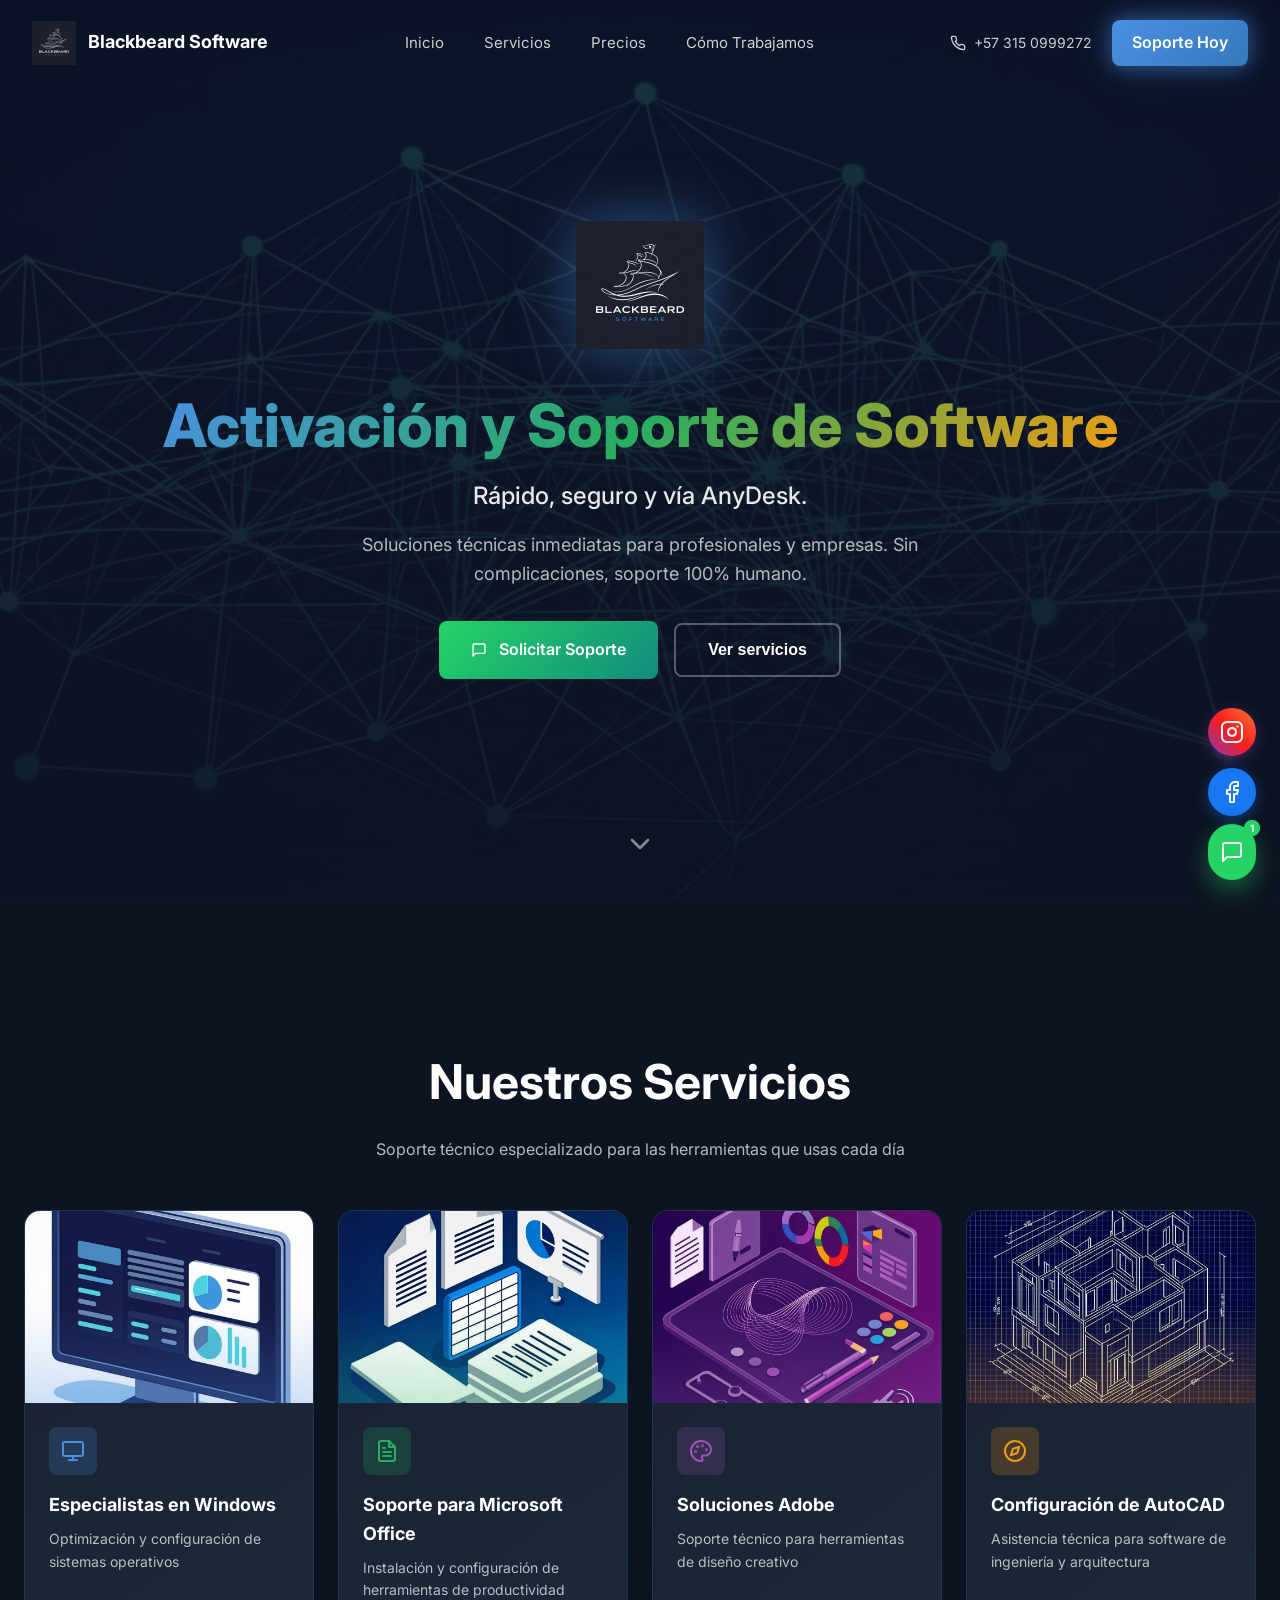
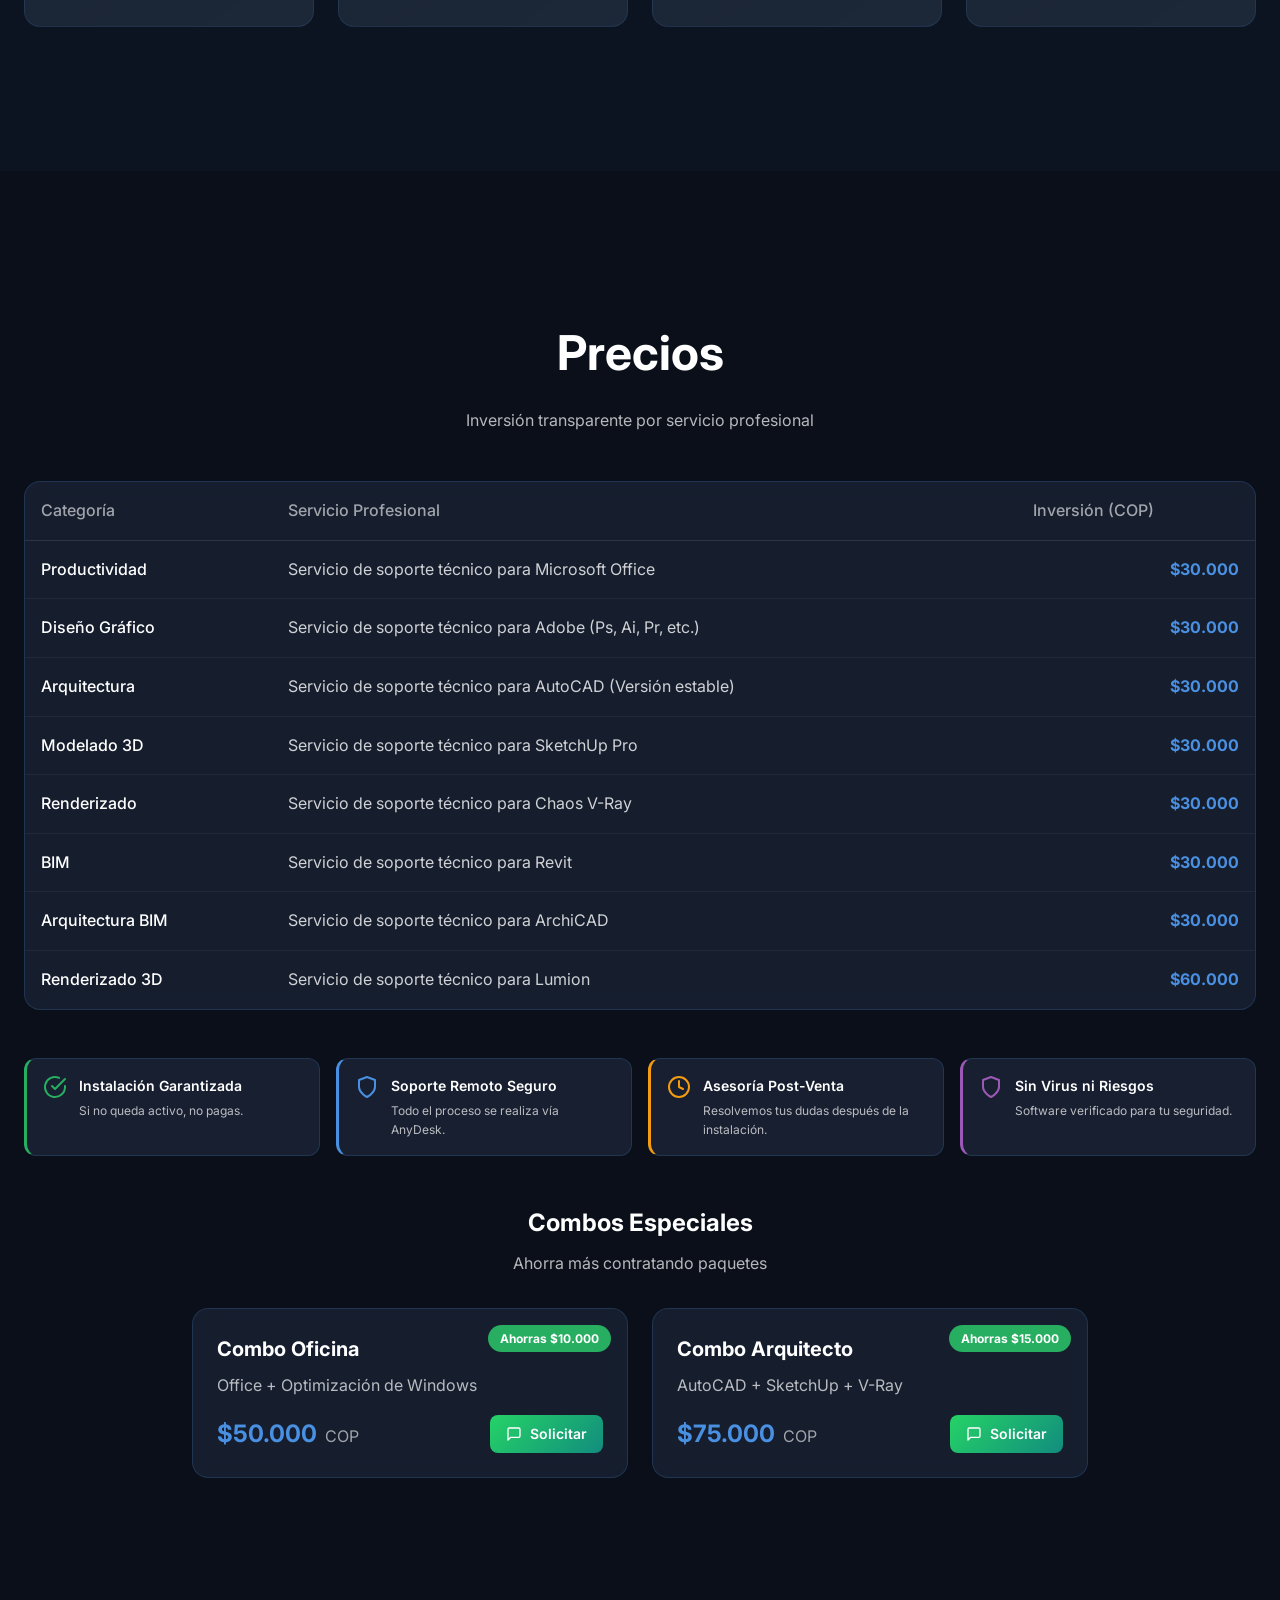
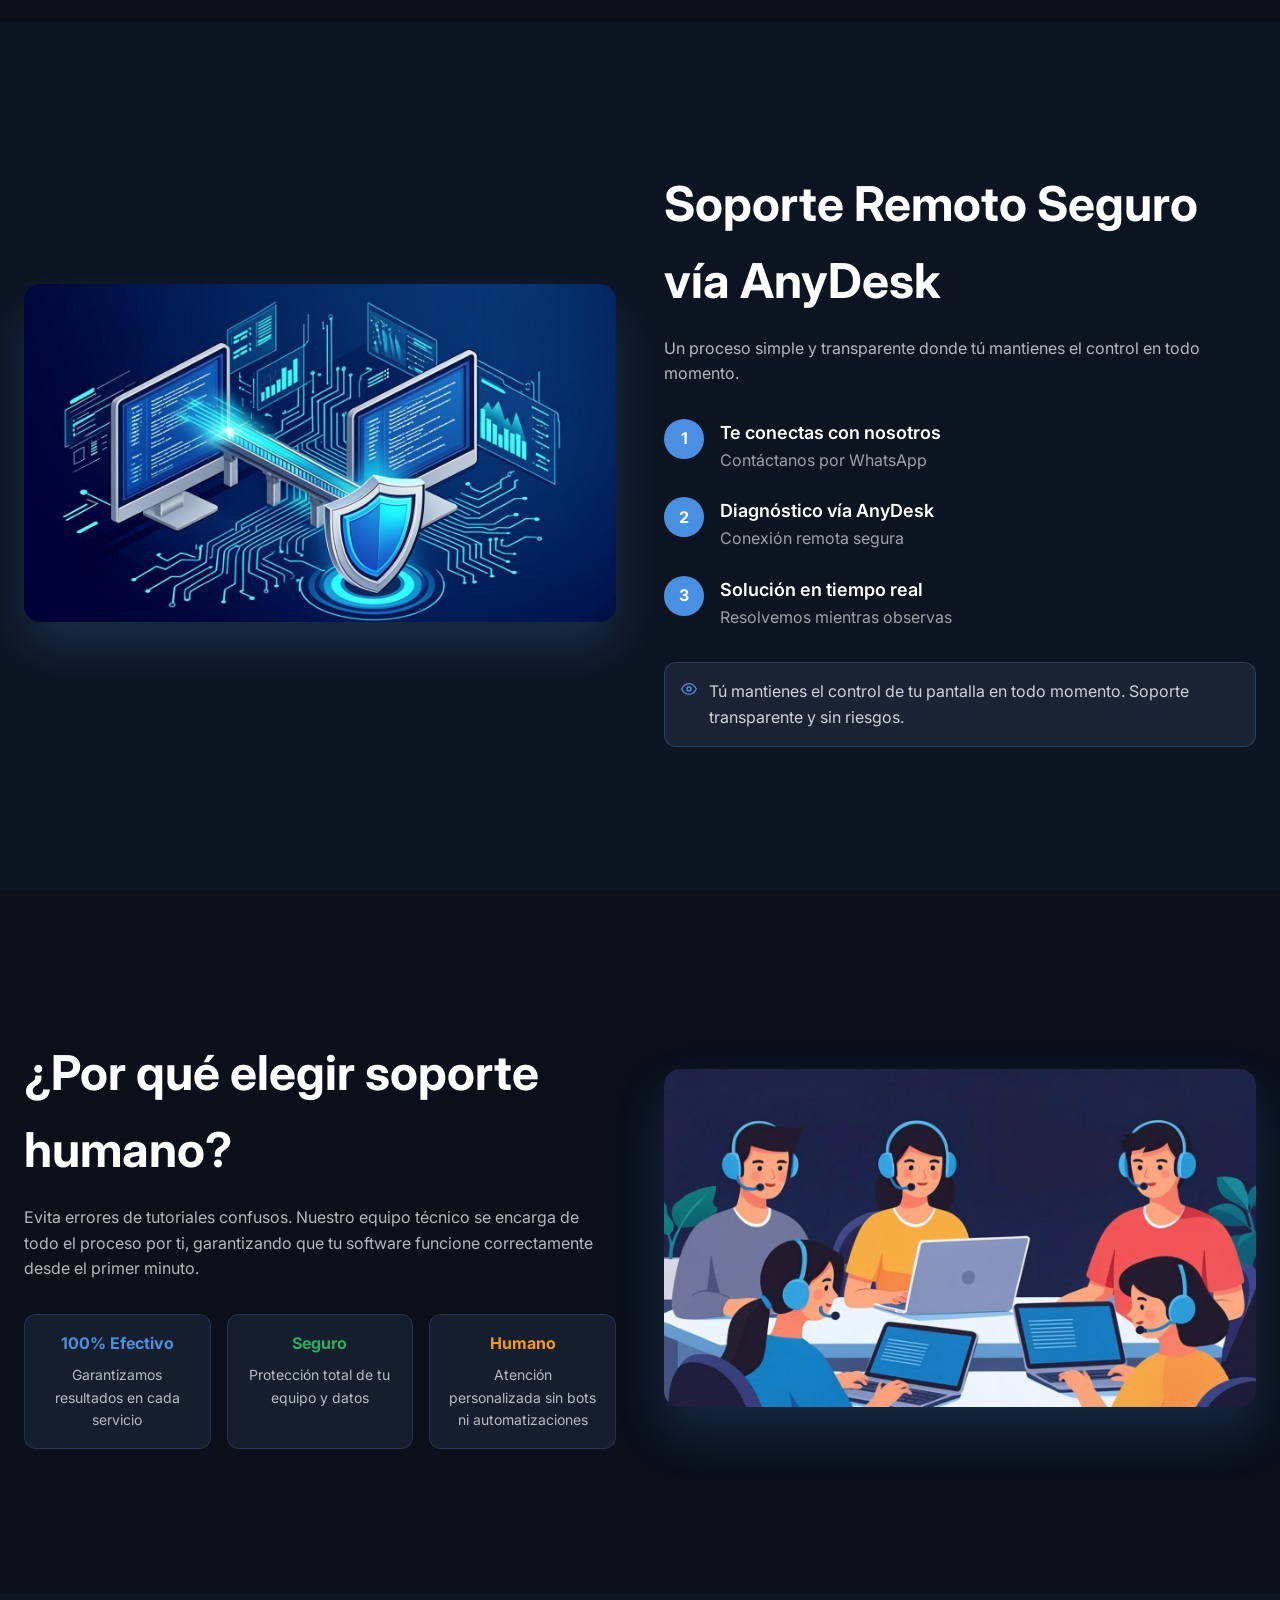
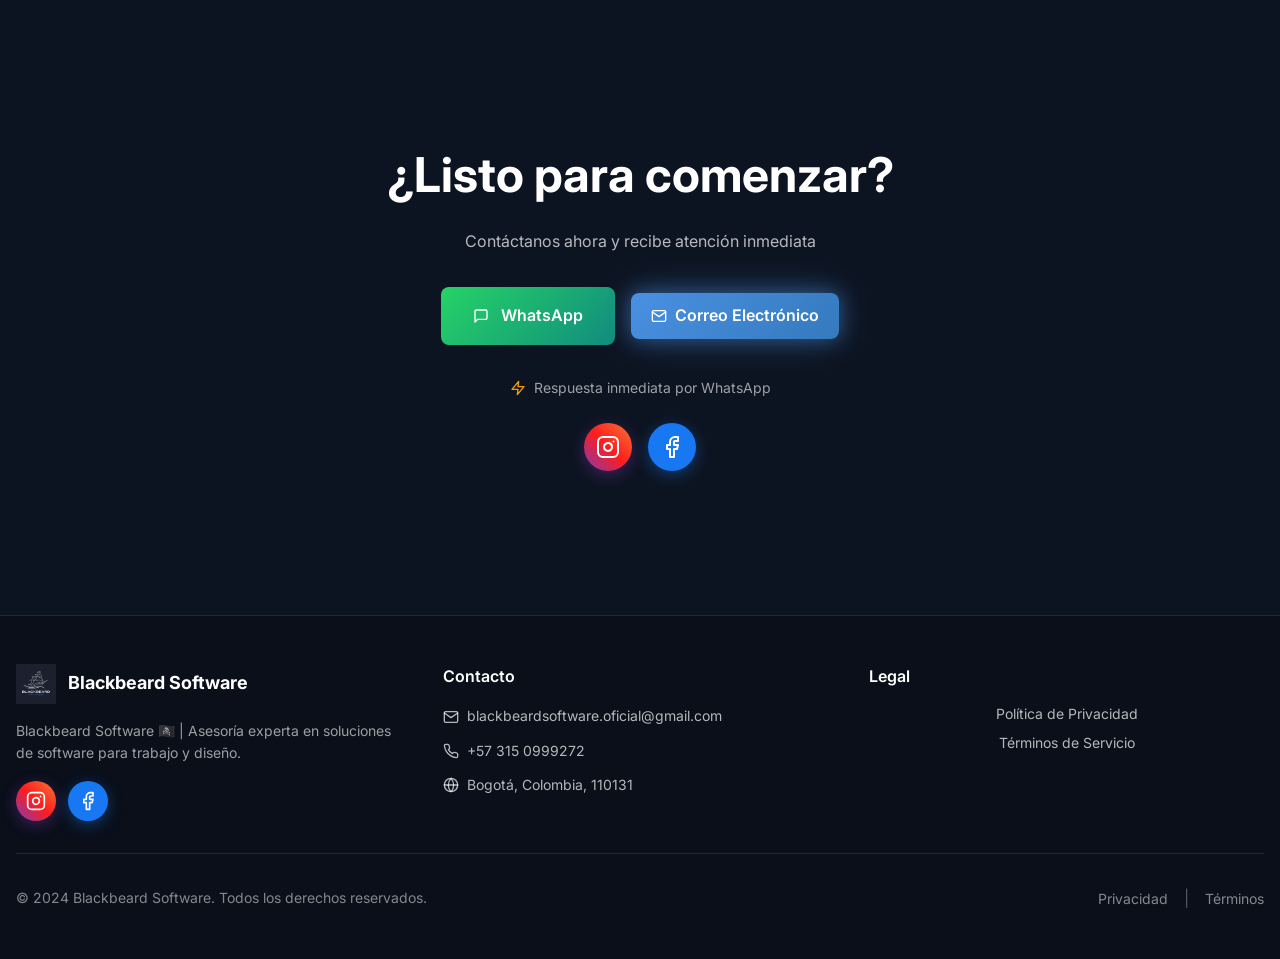
==== index.html @ e88dd01d "Add files via upload" ====
<!DOCTYPE html>
<html lang="es" style="color-scheme: dark">
<head>
<!-- Meta Pixel Code -->
<script>
!function(f,b,e,v,n,t,s)
{if(f.fbq)return;n=f.fbq=function(){n.callMethod?
n.callMethod.apply(n,arguments):n.queue.push(arguments)};
if(!f._fbq)f._fbq=n;n.push=n;n.loaded=!0;n.version='2.0';
n.queue=[];t=b.createElement(e);t.async=!0;
t.src=v;s=b.getElementsByTagName(e)[0];
s.parentNode.insertBefore(t,s)}(window, document,'script',
'https://connect.facebook.net/en_US/fbevents.js');
fbq('init', '1812271093062660');
fbq('track', 'PageView');
</script>
<noscript><img height="1" width="1" style="display:none"
src="https://www.facebook.com/tr?id=1812271093062660&ev=PageView&noscript=1"
/></noscript>
<!-- End Meta Pixel Code -->
  <meta charset="UTF-8">
  <meta name="viewport" content="width=device-width, initial-scale=1.0">
  <meta name="description" content="Soluciones técnicas inmediatas para profesionales y empresas. Activación y soporte de Windows, Microsoft Office, Adobe, AutoCAD. Soporte remoto vía AnyDesk. Sin complicaciones, soporte 100% humano.">
  <meta name="keywords" content="soporte técnico, activación software, Windows, Microsoft Office, Adobe, AutoCAD, AnyDesk, soporte remoto">
  <meta property="og:title" content="Blackbeard Software | Activación y Soporte de Software">
  <meta property="og:description" content="Soluciones técnicas inmediatas para profesionales y empresas. Soporte remoto vía AnyDesk.">
  <meta property="og:type" content="website">
  <meta property="og:image" content="logo-blackbeard.png">
  <meta name="twitter:card" content="summary_large_image">
  <meta name="twitter:title" content="Blackbeard Software | Activación y Soporte de Software">
  <meta name="twitter:description" content="Soluciones técnicas inmediatas para profesionales y empresas.">
  <title>Blackbeard Software | Activación y Soporte de Software</title>
  <link rel="preconnect" href="https://fonts.googleapis.com">
  <link rel="preconnect" href="https://fonts.gstatic.com" crossorigin>
  <link href="https://fonts.googleapis.com/css2?family=Inter:wght@400;500;600;700;800&display=swap" rel="stylesheet">
  <link rel="stylesheet" href="styles/main.css">
  <link rel="icon" href="logo-blackbeard.png">
</head>
<body>
  <!-- Header -->
  <header class="header" id="header">
    <div class="header-container">
      <div class="header-content">
        <!-- Logo -->
        <div class="logo-container">
          <img src="logo-blackbeard.png" alt="Blackbeard Software" class="logo">
          <span class="logo-text">Blackbeard Software</span>
        </div>

        <!-- Desktop Navigation -->
        <nav class="nav-desktop" id="nav-desktop">
          <button onclick="scrollToSection('inicio')" class="nav-link">Inicio</button>
          <button onclick="scrollToSection('servicios')" class="nav-link">Servicios</button>
          <button onclick="scrollToSection('precios')" class="nav-link">Precios</button>
          <button onclick="scrollToSection('como-trabajamos')" class="nav-link">Cómo Trabajamos</button>
        </nav>

        <!-- Desktop CTA & Phone -->
        <div class="header-actions" id="header-actions">
          <a href="tel:+573150999272" class="phone-link">
            <svg class="icon" viewBox="0 0 24 24" fill="none" stroke="currentColor" stroke-width="2" stroke-linecap="round" stroke-linejoin="round">
              <path d="M22 16.92v3a2 2 0 0 1-2.18 2 19.79 19.79 0 0 1-8.63-3.07 19.5 19.5 0 0 1-6-6 19.79 19.79 0 0 1-3.07-8.67A2 2 0 0 1 4.11 2h3a2 2 0 0 1 2 1.72 12.84 12.84 0 0 0 .7 2.81 2 2 0 0 1-.45 2.11L8.09 9.91a16 16 0 0 0 6 6l1.27-1.27a2 2 0 0 1 2.11-.45 12.84 12.84 0 0 0 2.81.7A2 2 0 0 1 22 16.92z"/>
            </svg>
            <span>+57 315 0999272</span>
          </a>
          <a href="https://wa.me/573150999272?text=Hola,%20necesito%20soporte%20técnico%20para%20mi%20software" target="_blank" rel="noopener noreferrer" class="btn-primary glow-blue">
            Soporte Hoy
          </a>
        </div>

        <!-- Mobile Menu Button -->
        <button class="menu-toggle" id="menu-toggle" onclick="toggleMenu()">
          <svg class="icon-menu" id="icon-menu" viewBox="0 0 24 24" fill="none" stroke="currentColor" stroke-width="2" stroke-linecap="round" stroke-linejoin="round">
            <line x1="3" y1="12" x2="21" y2="12"></line>
            <line x1="3" y1="6" x2="21" y2="6"></line>
            <line x1="3" y1="18" x2="21" y2="18"></line>
          </svg>
          <svg class="icon-close hidden" id="icon-close" viewBox="0 0 24 24" fill="none" stroke="currentColor" stroke-width="2" stroke-linecap="round" stroke-linejoin="round">
            <line x1="18" y1="6" x2="6" y2="18"></line>
            <line x1="6" y1="6" x2="18" y2="18"></line>
          </svg>
        </button>
      </div>

      <!-- Mobile Menu -->
      <nav class="nav-mobile hidden" id="nav-mobile">
        <button onclick="scrollToSection('inicio')" class="nav-link-mobile">Inicio</button>
        <button onclick="scrollToSection('servicios')" class="nav-link-mobile">Servicios</button>
        <button onclick="scrollToSection('precios')" class="nav-link-mobile">Precios</button>
        <button onclick="scrollToSection('como-trabajamos')" class="nav-link-mobile">Cómo Trabajamos</button>
        <a href="tel:+573150999272" class="phone-link-mobile">
          <svg class="icon" viewBox="0 0 24 24" fill="none" stroke="currentColor" stroke-width="2" stroke-linecap="round" stroke-linejoin="round">
            <path d="M22 16.92v3a2 2 0 0 1-2.18 2 19.79 19.79 0 0 1-8.63-3.07 19.5 19.5 0 0 1-6-6 19.79 19.79 0 0 1-3.07-8.67A2 2 0 0 1 4.11 2h3a2 2 0 0 1 2 1.72 12.84 12.84 0 0 0 .7 2.81 2 2 0 0 1-.45 2.11L8.09 9.91a16 16 0 0 0 6 6l1.27-1.27a2 2 0 0 1 2.11-.45 12.84 12.84 0 0 0 2.81.7A2 2 0 0 1 22 16.92z"/>
          </svg>
          <span>+57 315 0999272</span>
        </a>
        <a href="https://wa.me/573150999272?text=Hola,%20necesito%20soporte%20técnico%20para%20mi%20software" target="_blank" rel="noopener noreferrer" class="btn-primary-mobile">
          Soporte Hoy
        </a>
      </nav>
    </div>
  </header>

  <!-- Main Content -->
  <main class="main-content">
    <!-- Hero Section -->
    <section id="inicio" class="hero-section">
      <div class="hero-bg"></div>
      <div class="hero-overlay"></div>
      <div class="hero-content">
        <div class="logo-hero animate-float">
          <img src="logo-blackbeard.png" alt="Blackbeard Software" class="logo-hero-img">
        </div>
        <h1 class="hero-title">
          <span class="gradient-text">Activación y Soporte de Software</span>
        </h1>
        <p class="hero-subtitle">Rápido, seguro y vía AnyDesk.</p>
        <p class="hero-description">Soluciones técnicas inmediatas para profesionales y empresas. Sin complicaciones, soporte 100% humano.</p>
        <div class="hero-ctas">
          <a href="https://wa.me/573150999272?text=Hola,%20necesito%20soporte%20técnico%20para%20mi%20software" target="_blank" rel="noopener noreferrer" class="btn-whatsapp">
            <svg class="icon" viewBox="0 0 24 24" fill="none" stroke="currentColor" stroke-width="2" stroke-linecap="round" stroke-linejoin="round">
              <path d="M21 15a2 2 0 0 1-2 2H7l-4 4V5a2 2 0 0 1 2-2h14a2 2 0 0 1 2 2z"/>
            </svg>
            Solicitar Soporte
          </a>
          <button onclick="scrollToSection('servicios')" class="btn-outline">
            Ver servicios
          </button>
        </div>
      </div>
      <div class="scroll-indicator">
        <svg class="icon-chevron" viewBox="0 0 24 24" fill="none" stroke="currentColor" stroke-width="2" stroke-linecap="round" stroke-linejoin="round">
          <polyline points="6 9 12 15 18 9"></polyline>
        </svg>
      </div>
    </section>

    <!-- Services Section -->
    <section id="servicios" class="section">
      <div class="container">
        <div class="section-header">
          <h2 class="section-title">Nuestros Servicios</h2>
          <p class="section-description">Soporte técnico especializado para las herramientas que usas cada día</p>
        </div>
        <div class="services-grid">
          <!-- Windows -->
          <div class="service-card">
            <div class="service-image" style="--service-color: #4A90E2;">
              <img src="images/service-windows.png" alt="Windows">
            </div>
            <div class="service-content">
              <div class="service-icon" style="background: rgba(74, 144, 226, 0.2); color: #4A90E2;">
                <svg viewBox="0 0 24 24" fill="none" stroke="currentColor" stroke-width="2" stroke-linecap="round" stroke-linejoin="round">
                  <rect x="2" y="3" width="20" height="14" rx="2" ry="2"></rect>
                  <line x1="8" y1="21" x2="16" y2="21"></line>
                  <line x1="12" y1="17" x2="12" y2="21"></line>
                </svg>
              </div>
              <h3 class="service-title">Especialistas en Windows</h3>
              <p class="service-description">Optimización y configuración de sistemas operativos</p>
            </div>
          </div>
          <!-- Office -->
          <div class="service-card">
            <div class="service-image" style="--service-color: #27AE60;">
              <img src="images/service-office.png" alt="Office">
            </div>
            <div class="service-content">
              <div class="service-icon" style="background: rgba(39, 174, 96, 0.2); color: #27AE60;">
                <svg viewBox="0 0 24 24" fill="none" stroke="currentColor" stroke-width="2" stroke-linecap="round" stroke-linejoin="round">
                  <path d="M14 2H6a2 2 0 0 0-2 2v16a2 2 0 0 0 2 2h12a2 2 0 0 0 2-2V8z"></path>
                  <polyline points="14 2 14 8 20 8"></polyline>
                  <line x1="16" y1="13" x2="8" y2="13"></line>
                  <line x1="16" y1="17" x2="8" y2="17"></line>
                  <polyline points="10 9 9 9 8 9"></polyline>
                </svg>
              </div>
              <h3 class="service-title">Soporte para Microsoft Office</h3>
              <p class="service-description">Instalación y configuración de herramientas de productividad</p>
            </div>
          </div>
          <!-- Adobe -->
          <div class="service-card">
            <div class="service-image" style="--service-color: #9B59B6;">
              <img src="images/service-adobe.png" alt="Adobe">
            </div>
            <div class="service-content">
              <div class="service-icon" style="background: rgba(155, 89, 182, 0.2); color: #9B59B6;">
                <svg viewBox="0 0 24 24" fill="none" stroke="currentColor" stroke-width="2" stroke-linecap="round" stroke-linejoin="round">
                  <circle cx="13.5" cy="6.5" r="0.5"/>
                  <circle cx="17.5" cy="10.5" r="0.5"/>
                  <circle cx="8.5" cy="7.5" r="0.5"/>
                  <circle cx="6.5" cy="12.5" r="0.5"/>
                  <path d="M12 2C6.5 2 2 6.5 2 12s4.5 10 10 10c.926 0 1.648-.746 1.648-1.688 0-.437-.18-.835-.437-1.125-.29-.289-.438-.652-.438-1.125a1.64 1.64 0 0 1 1.668-1.668h1.996c3.051 0 5.555-2.503 5.555-5.555C21.965 6.012 17.461 2 12 2z"/>
                </svg>
              </div>
              <h3 class="service-title">Soluciones Adobe</h3>
              <p class="service-description">Soporte técnico para herramientas de diseño creativo</p>
            </div>
          </div>
          <!-- AutoCAD -->
          <div class="service-card">
            <div class="service-image" style="--service-color: #F39C12;">
              <img src="images/service-autocad.png" alt="AutoCAD">
            </div>
            <div class="service-content">
              <div class="service-icon" style="background: rgba(243, 156, 18, 0.2); color: #F39C12;">
                <svg viewBox="0 0 24 24" fill="none" stroke="currentColor" stroke-width="2" stroke-linecap="round" stroke-linejoin="round">
                  <circle cx="12" cy="12" r="10"/>
                  <polygon points="16.24 7.76 14.12 14.12 7.76 16.24 9.88 9.88 16.24 7.76"/>
                </svg>
              </div>
              <h3 class="service-title">Configuración de AutoCAD</h3>
              <p class="service-description">Asistencia técnica para software de ingeniería y arquitectura</p>
            </div>
          </div>
        </div>
      </div>
    </section>

    <!-- Pricing Section -->
    <section id="precios" class="section section-dark">
      <div class="container">
        <div class="section-header">
          <h2 class="section-title">Precios</h2>
          <p class="section-description">Inversión transparente por servicio profesional</p>
        </div>

        <!-- Pricing Table -->
        <div class="pricing-table">
          <table class="pricing-table-content">
            <thead>
              <tr>
                <th>Categoría</th>
                <th>Servicio Profesional</th>
                <th>Inversión (COP)</th>
              </tr>
            </thead>
            <tbody>
              <tr>
                <td class="category">Productividad</td>
                <td>Servicio de soporte técnico para Microsoft Office</td>
                <td class="price">$30.000</td>
              </tr>
              <tr>
                <td class="category">Diseño Gráfico</td>
                <td>Servicio de soporte técnico para Adobe (Ps, Ai, Pr, etc.)</td>
                <td class="price">$30.000</td>
              </tr>
              <tr>
                <td class="category">Arquitectura</td>
                <td>Servicio de soporte técnico para AutoCAD (Versión estable)</td>
                <td class="price">$30.000</td>
              </tr>
              <tr>
                <td class="category">Modelado 3D</td>
                <td>Servicio de soporte técnico para SketchUp Pro</td>
                <td class="price">$30.000</td>
              </tr>
              <tr>
                <td class="category">Renderizado</td>
                <td>Servicio de soporte técnico para Chaos V-Ray</td>
                <td class="price">$30.000</td>
              </tr>
              <tr>
                <td class="category">BIM</td>
                <td>Servicio de soporte técnico para Revit</td>
                <td class="price">$30.000</td>
              </tr>
              <tr>
                <td class="category">Arquitectura BIM</td>
                <td>Servicio de soporte técnico para ArchiCAD</td>
                <td class="price">$30.000</td>
              </tr>
              <tr>
                <td class="category">Renderizado 3D</td>
                <td>Servicio de soporte técnico para Lumion</td>
                <td class="price">$60.000</td>
              </tr>
            </tbody>
          </table>
        </div>

        <!-- Guarantees -->
        <div class="guarantees-grid">
          <div class="guarantee-badge" style="border-left-color: #27AE60;">
            <div class="guarantee-icon" style="color: #27AE60;">
              <svg viewBox="0 0 24 24" fill="none" stroke="currentColor" stroke-width="2" stroke-linecap="round" stroke-linejoin="round">
                <path d="M22 11.08V12a10 10 0 1 1-5.93-9.14"/>
                <polyline points="22 4 12 14.01 9 11.01"/>
              </svg>
            </div>
            <div>
              <h4 class="guarantee-title">Instalación Garantizada</h4>
              <p class="guarantee-description">Si no queda activo, no pagas.</p>
            </div>
          </div>
          <div class="guarantee-badge" style="border-left-color: #4A90E2;">
            <div class="guarantee-icon" style="color: #4A90E2;">
              <svg viewBox="0 0 24 24" fill="none" stroke="currentColor" stroke-width="2" stroke-linecap="round" stroke-linejoin="round">
                <path d="M12 22s8-4 8-10V5l-8-3-8 3v7c0 6 8 10 8 10z"/>
              </svg>
            </div>
            <div>
              <h4 class="guarantee-title">Soporte Remoto Seguro</h4>
              <p class="guarantee-description">Todo el proceso se realiza vía AnyDesk.</p>
            </div>
          </div>
          <div class="guarantee-badge" style="border-left-color: #F39C12;">
            <div class="guarantee-icon" style="color: #F39C12;">
              <svg viewBox="0 0 24 24" fill="none" stroke="currentColor" stroke-width="2" stroke-linecap="round" stroke-linejoin="round">
                <circle cx="12" cy="12" r="10"/>
                <polyline points="12 6 12 12 16 14"/>
              </svg>
            </div>
            <div>
              <h4 class="guarantee-title">Asesoría Post-Venta</h4>
              <p class="guarantee-description">Resolvemos tus dudas después de la instalación.</p>
            </div>
          </div>
          <div class="guarantee-badge" style="border-left-color: #9B59B6;">
            <div class="guarantee-icon" style="color: #9B59B6;">
              <svg viewBox="0 0 24 24" fill="none" stroke="currentColor" stroke-width="2" stroke-linecap="round" stroke-linejoin="round">
                <path d="M12 22s8-4 8-10V5l-8-3-8 3v7c0 6 8 10 8 10z"/>
              </svg>
            </div>
            <div>
              <h4 class="guarantee-title">Sin Virus ni Riesgos</h4>
              <p class="guarantee-description">Software verificado para tu seguridad.</p>
            </div>
          </div>
        </div>

        <!-- Combos -->
        <div class="combos-header">
          <h3 class="combos-title">Combos Especiales</h3>
          <p class="combos-description">Ahorra más contratando paquetes</p>
        </div>
        <div class="combos-grid">
          <div class="combo-card">
            <div class="combo-badge">Ahorras $10.000</div>
            <h4 class="combo-name">Combo Oficina</h4>
            <p class="combo-includes">Office + Optimización de Windows</p>
            <div class="combo-footer">
              <div class="combo-price">
                <span class="price-value">$50.000</span>
                <span class="price-currency">COP</span>
              </div>
              <a href="https://wa.me/573150999272?text=Hola,%20me%20interesa%20el%20Combo%20Oficina" target="_blank" rel="noopener noreferrer" class="btn-whatsapp-small">
                <svg class="icon" viewBox="0 0 24 24" fill="none" stroke="currentColor" stroke-width="2" stroke-linecap="round" stroke-linejoin="round">
                  <path d="M21 15a2 2 0 0 1-2 2H7l-4 4V5a2 2 0 0 1 2-2h14a2 2 0 0 1 2 2z"/>
                </svg>
                Solicitar
              </a>
            </div>
          </div>
          <div class="combo-card">
            <div class="combo-badge">Ahorras $15.000</div>
            <h4 class="combo-name">Combo Arquitecto</h4>
            <p class="combo-includes">AutoCAD + SketchUp + V-Ray</p>
            <div class="combo-footer">
              <div class="combo-price">
                <span class="price-value">$75.000</span>
                <span class="price-currency">COP</span>
              </div>
              <a href="https://wa.me/573150999272?text=Hola,%20me%20interesa%20el%20Combo%20Arquitecto" target="_blank" rel="noopener noreferrer" class="btn-whatsapp-small">
                <svg class="icon" viewBox="0 0 24 24" fill="none" stroke="currentColor" stroke-width="2" stroke-linecap="round" stroke-linejoin="round">
                  <path d="M21 15a2 2 0 0 1-2 2H7l-4 4V5a2 2 0 0 1 2-2h14a2 2 0 0 1 2 2z"/>
                </svg>
                Solicitar
              </a>
            </div>
          </div>
        </div>
      </div>
    </section>

    <!-- How We Work Section -->
    <section id="como-trabajamos" class="section">
      <div class="container">
        <div class="work-grid">
          <div class="work-image">
            <img src="images/remote-support.png" alt="Soporte Remoto">
          </div>
          <div class="work-content">
            <h2 class="work-title">Soporte Remoto Seguro vía AnyDesk</h2>
            <p class="work-description">Un proceso simple y transparente donde tú mantienes el control en todo momento.</p>
            <div class="steps">
              <div class="step">
                <div class="step-number">1</div>
                <div class="step-content">
                  <h4 class="step-title">Te conectas con nosotros</h4>
                  <p class="step-description">Contáctanos por WhatsApp</p>
                </div>
              </div>
              <div class="step">
                <div class="step-number">2</div>
                <div class="step-content">
                  <h4 class="step-title">Diagnóstico vía AnyDesk</h4>
                  <p class="step-description">Conexión remota segura</p>
                </div>
              </div>
              <div class="step">
                <div class="step-number">3</div>
                <div class="step-content">
                  <h4 class="step-title">Solución en tiempo real</h4>
                  <p class="step-description">Resolvemos mientras observas</p>
                </div>
              </div>
            </div>
            <div class="work-note">
              <svg class="icon" viewBox="0 0 24 24" fill="none" stroke="currentColor" stroke-width="2" stroke-linecap="round" stroke-linejoin="round">
                <path d="M1 12s4-8 11-8 11 8 11 8-4 8-11 8-11-8-11-8z"/>
                <circle cx="12" cy="12" r="3"/>
              </svg>
              <p>Tú mantienes el control de tu pantalla en todo momento. Soporte transparente y sin riesgos.</p>
            </div>
          </div>
        </div>
      </div>
    </section>

    <!-- Trust Section -->
    <section class="section section-dark">
      <div class="container">
        <div class="trust-grid">
          <div class="trust-content">
            <h2 class="trust-title">¿Por qué elegir soporte humano?</h2>
            <p class="trust-description">Evita errores de tutoriales confusos. Nuestro equipo técnico se encarga de todo el proceso por ti, garantizando que tu software funcione correctamente desde el primer minuto.</p>
            <div class="pillars-grid">
              <div class="pillar-card">
                <h4 class="pillar-title" style="color: #4A90E2;">100% Efectivo</h4>
                <p class="pillar-description">Garantizamos resultados en cada servicio</p>
              </div>
              <div class="pillar-card">
                <h4 class="pillar-title" style="color: #27AE60;">Seguro</h4>
                <p class="pillar-description">Protección total de tu equipo y datos</p>
              </div>
              <div class="pillar-card">
                <h4 class="pillar-title" style="color: #F39C12;">Humano</h4>
                <p class="pillar-description">Atención personalizada sin bots ni automatizaciones</p>
              </div>
            </div>
          </div>
          <div class="trust-image">
            <img src="images/trust-human.png" alt="Equipo de Soporte">
          </div>
        </div>
      </div>
    </section>

    <!-- Contact Section -->
    <section id="contacto" class="section">
      <div class="container container-narrow">
        <h2 class="contact-title">¿Listo para comenzar?</h2>
        <p class="contact-description">Contáctanos ahora y recibe atención inmediata</p>
        <div class="contact-buttons">
          <a href="https://wa.me/573150999272?text=Hola,%20necesito%20soporte%20técnico%20para%20mi%20software" target="_blank" rel="noopener noreferrer" class="btn-whatsapp">
            <svg class="icon" viewBox="0 0 24 24" fill="none" stroke="currentColor" stroke-width="2" stroke-linecap="round" stroke-linejoin="round">
              <path d="M21 15a2 2 0 0 1-2 2H7l-4 4V5a2 2 0 0 1 2-2h14a2 2 0 0 1 2 2z"/>
            </svg>
            WhatsApp
          </a>
          <a href="mailto:blackbeardsoftware.oficial@gmail.com" class="btn-primary glow-blue">
            <svg class="icon" viewBox="0 0 24 24" fill="none" stroke="currentColor" stroke-width="2" stroke-linecap="round" stroke-linejoin="round">
              <path d="M4 4h16c1.1 0 2 .9 2 2v12c0 1.1-.9 2-2 2H4c-1.1 0-2-.9-2-2V6c0-1.1.9-2 2-2z"/>
              <polyline points="22,6 12,13 2,6"/>
            </svg>
            Correo Electrónico
          </a>
        </div>
        <div class="contact-info">
          <svg class="icon" viewBox="0 0 24 24" fill="none" stroke="currentColor" stroke-width="2" stroke-linecap="round" stroke-linejoin="round">
            <polygon points="13 2 3 14 12 14 11 22 21 10 12 10 13 2"/>
          </svg>
          <span>Respuesta inmediata por WhatsApp</span>
        </div>
        <!-- Social Media Buttons -->
        <div class="social-buttons">
          <a href="https://www.instagram.com/blackbeard.oficial.co/" target="_blank" rel="noopener noreferrer" class="social-btn social-btn-instagram">
            <svg viewBox="0 0 24 24" fill="none" stroke="currentColor" stroke-width="2" stroke-linecap="round" stroke-linejoin="round">
              <rect x="2" y="2" width="20" height="20" rx="5" ry="5"/>
              <path d="M16 11.37A4 4 0 1 1 12.63 8 4 4 0 0 1 16 11.37z"/>
              <line x1="17.5" y1="6.5" x2="17.51" y2="6.5"/>
            </svg>
          </a>
          <a href="https://www.facebook.com/share/1Eoynq6n83/?mibextid=wwXIfr" target="_blank" rel="noopener noreferrer" class="social-btn social-btn-facebook">
            <svg viewBox="0 0 24 24" fill="none" stroke="currentColor" stroke-width="2" stroke-linecap="round" stroke-linejoin="round">
              <path d="M18 2h-3a5 5 0 0 0-5 5v3H7v4h3v8h4v-8h3l1-4h-4V7a1 1 0 0 1 1-1h3z"/>
            </svg>
          </a>
        </div>
      </div>
    </section>
  </main>

  <!-- Footer -->
  <footer class="footer">
    <div class="container">
      <div class="footer-grid">
        <div class="footer-brand">
          <div class="footer-logo">
            <img src="logo-blackbeard.png" alt="Blackbeard Software">
            <span>Blackbeard Software</span>
          </div>
          <p class="footer-tagline">Blackbeard Software 🏴‍☠️ | Asesoría experta en soluciones de software para trabajo y diseño.</p>
          <!-- Social Media -->
          <div class="footer-social">
            <a href="https://www.instagram.com/blackbeard.oficial.co/" target="_blank" rel="noopener noreferrer" class="social-btn social-btn-instagram">
              <svg viewBox="0 0 24 24" fill="none" stroke="currentColor" stroke-width="2" stroke-linecap="round" stroke-linejoin="round">
                <rect x="2" y="2" width="20" height="20" rx="5" ry="5"/>
                <path d="M16 11.37A4 4 0 1 1 12.63 8 4 4 0 0 1 16 11.37z"/>
                <line x1="17.5" y1="6.5" x2="17.51" y2="6.5"/>
              </svg>
            </a>
            <a href="https://www.facebook.com/share/1Eoynq6n83/?mibextid=wwXIfr" target="_blank" rel="noopener noreferrer" class="social-btn social-btn-facebook">
              <svg viewBox="0 0 24 24" fill="none" stroke="currentColor" stroke-width="2" stroke-linecap="round" stroke-linejoin="round">
                <path d="M18 2h-3a5 5 0 0 0-5 5v3H7v4h3v8h4v-8h3l1-4h-4V7a1 1 0 0 1 1-1h3z"/>
              </svg>
            </a>
          </div>
        </div>
        <div class="footer-contact">
          <h4 class="footer-heading">Contacto</h4>
          <div class="footer-links">
            <a href="mailto:blackbeardsoftware.oficial@gmail.com" class="footer-link">
              <svg class="icon" viewBox="0 0 24 24" fill="none" stroke="currentColor" stroke-width="2" stroke-linecap="round" stroke-linejoin="round">
                <path d="M4 4h16c1.1 0 2 .9 2 2v12c0 1.1-.9 2-2 2H4c-1.1 0-2-.9-2-2V6c0-1.1.9-2 2-2z"/>
                <polyline points="22,6 12,13 2,6"/>
              </svg>
              blackbeardsoftware.oficial@gmail.com
            </a>
            <a href="tel:+573150999272" class="footer-link">
              <svg class="icon" viewBox="0 0 24 24" fill="none" stroke="currentColor" stroke-width="2" stroke-linecap="round" stroke-linejoin="round">
                <path d="M22 16.92v3a2 2 0 0 1-2.18 2 19.79 19.79 0 0 1-8.63-3.07 19.5 19.5 0 0 1-6-6 19.79 19.79 0 0 1-3.07-8.67A2 2 0 0 1 4.11 2h3a2 2 0 0 1 2 1.72 12.84 12.84 0 0 0 .7 2.81 2 2 0 0 1-.45 2.11L8.09 9.91a16 16 0 0 0 6 6l1.27-1.27a2 2 0 0 1 2.11-.45 12.84 12.84 0 0 0 2.81.7A2 2 0 0 1 22 16.92z"/>
              </svg>
              +57 315 0999272
            </a>
            <p class="footer-link">
              <svg class="icon" viewBox="0 0 24 24" fill="none" stroke="currentColor" stroke-width="2" stroke-linecap="round" stroke-linejoin="round">
                <circle cx="12" cy="12" r="10"/>
                <line x1="2" y1="12" x2="22" y2="12"/>
                <path d="M12 2a15.3 15.3 0 0 1 4 10 15.3 15.3 0 0 1-4 10 15.3 15.3 0 0 1-4-10 15.3 15.3 0 0 1 4-10z"/>
              </svg>
              Bogotá, Colombia, 110131
            </p>
          </div>
        </div>
        <div class="footer-legal">
          <h4 class="footer-heading">Legal</h4>
          <div class="footer-links">
            <button onclick="openModal('privacy')" class="footer-link-btn">Política de Privacidad</button>
            <button onclick="openModal('terms')" class="footer-link-btn">Términos de Servicio</button>
          </div>
        </div>
      </div>
      <div class="footer-bottom">
        <p class="footer-copyright">© 2024 Blackbeard Software. Todos los derechos reservados.</p>
        <div class="footer-legal-links">
          <button onclick="openModal('privacy')" class="footer-legal-link">Privacidad</button>
          <span class="footer-divider">|</span>
          <button onclick="openModal('terms')" class="footer-legal-link">Términos</button>
        </div>
      </div>
    </div>
  </footer>

  <!-- Floating Social Buttons -->
  <div class="floating-buttons">
    <!-- Instagram -->
    <a href="https://www.instagram.com/blackbeard.oficial.co/" target="_blank" rel="noopener noreferrer" class="floating-btn floating-btn-instagram">
      <svg viewBox="0 0 24 24" fill="none" stroke="currentColor" stroke-width="2" stroke-linecap="round" stroke-linejoin="round">
        <rect x="2" y="2" width="20" height="20" rx="5" ry="5"/>
        <path d="M16 11.37A4 4 0 1 1 12.63 8 4 4 0 0 1 16 11.37z"/>
        <line x1="17.5" y1="6.5" x2="17.51" y2="6.5"/>
      </svg>
    </a>
    <!-- Facebook -->
    <a href="https://www.facebook.com/share/1Eoynq6n83/?mibextid=wwXIfr" target="_blank" rel="noopener noreferrer" class="floating-btn floating-btn-facebook">
      <svg viewBox="0 0 24 24" fill="none" stroke="currentColor" stroke-width="2" stroke-linecap="round" stroke-linejoin="round">
        <path d="M18 2h-3a5 5 0 0 0-5 5v3H7v4h3v8h4v-8h3l1-4h-4V7a1 1 0 0 1 1-1h3z"/>
      </svg>
    </a>
    <!-- WhatsApp -->
    <a href="https://wa.me/573150999272?text=Hola,%20necesito%20soporte%20técnico%20para%20mi%20software" target="_blank" rel="noopener noreferrer" class="floating-btn floating-btn-whatsapp" id="whatsapp-float">
      <div class="whatsapp-tooltip" id="whatsapp-tooltip">¿Necesitas ayuda?</div>
      <div class="whatsapp-button">
        <span class="whatsapp-badge">
          <span class="whatsapp-badge-ping"></span>
          <span class="whatsapp-badge-count">1</span>
        </span>
        <svg class="whatsapp-icon" viewBox="0 0 24 24" fill="none" stroke="currentColor" stroke-width="2" stroke-linecap="round" stroke-linejoin="round">
          <path d="M21 15a2 2 0 0 1-2 2H7l-4 4V5a2 2 0 0 1 2-2h14a2 2 0 0 1 2 2z"/>
        </svg>
      </div>
    </a>
  </div>

  <!-- Privacy Modal -->
  <div class="modal-overlay hidden" id="modal-privacy" onclick="closeModal('privacy')">
    <div class="modal-content" onclick="event.stopPropagation()">
      <div class="modal-header">
        <h3 class="modal-title">
          <svg class="icon" viewBox="0 0 24 24" fill="none" stroke="currentColor" stroke-width="2" stroke-linecap="round" stroke-linejoin="round" style="color: #4A90E2;">
            <path d="M12 22s8-4 8-10V5l-8-3-8 3v7c0 6 8 10 8 10z"/>
          </svg>
          Política de Privacidad - Blackbeard Software
        </h3>
        <button class="modal-close" onclick="closeModal('privacy')">
          <svg viewBox="0 0 24 24" fill="none" stroke="currentColor" stroke-width="2" stroke-linecap="round" stroke-linejoin="round">
            <line x1="18" y1="6" x2="6" y2="18"></line>
            <line x1="6" y1="6" x2="18" y2="18"></line>
          </svg>
        </button>
      </div>
      <div class="modal-body">
        <p class="modal-intro">En Blackbeard Software, valoramos tu privacidad. Esta política describe cómo manejamos tu información:</p>
        <div class="modal-section">
          <h4 class="modal-section-title" style="color: #4A90E2;">Recolección de Datos</h4>
          <p class="modal-section-text">Solo recopilamos los datos que nos proporcionas voluntariamente vía WhatsApp o formulario de contacto (Nombre, teléfono y tipo de software requerido).</p>
        </div>
        <div class="modal-section">
          <h4 class="modal-section-title" style="color: #27AE60;">Finalidad</h4>
          <p class="modal-section-text">Los datos se utilizan exclusivamente para brindar el soporte técnico solicitado y coordinar la sesión de asistencia remota.</p>
        </div>
        <div class="modal-section">
          <h4 class="modal-section-title" style="color: #F39C12;">Seguridad en Asistencia Remota</h4>
          <p class="modal-section-text">Las conexiones vía AnyDesk se realizan bajo la supervisión del cliente en tiempo real. No almacenamos credenciales de acceso ni información personal del disco duro del usuario.</p>
        </div>
        <div class="modal-section">
          <h4 class="modal-section-title" style="color: #9B59B6;">Derechos</h4>
          <p class="modal-section-text">Puedes solicitar la eliminación de tus datos de contacto en cualquier momento escribiendo a nuestro correo oficial: blackbeardsoftware.oficial@gmail.com</p>
        </div>
      </div>
    </div>
  </div>

  <!-- Terms Modal -->
  <div class="modal-overlay hidden" id="modal-terms" onclick="closeModal('terms')">
    <div class="modal-content" onclick="event.stopPropagation()">
      <div class="modal-header">
        <h3 class="modal-title">
          <svg class="icon" viewBox="0 0 24 24" fill="none" stroke="currentColor" stroke-width="2" stroke-linecap="round" stroke-linejoin="round" style="color: #4A90E2;">
            <path d="M14 2H6a2 2 0 0 0-2 2v16a2 2 0 0 0 2 2h12a2 2 0 0 0 2-2V8z"></path>
            <polyline points="14 2 14 8 20 8"></polyline>
            <line x1="16" y1="13" x2="8" y2="13"></line>
            <line x1="16" y1="17" x2="8" y2="17"></line>
          </svg>
          Términos del Servicio de Soporte Técnico
        </h3>
        <button class="modal-close" onclick="closeModal('terms')">
          <svg viewBox="0 0 24 24" fill="none" stroke="currentColor" stroke-width="2" stroke-linecap="round" stroke-linejoin="round">
            <line x1="18" y1="6" x2="6" y2="18"></line>
            <line x1="6" y1="6" x2="18" y2="18"></line>
          </svg>
        </button>
      </div>
      <div class="modal-body">
        <p class="modal-intro">Al contratar los servicios de Blackbeard Software, el usuario acepta las siguientes condiciones:</p>
        <div class="modal-section">
          <h4 class="modal-section-title" style="color: #4A90E2;">Naturaleza del Servicio</h4>
          <p class="modal-section-text">Proporcionamos asistencia técnica para la instalación, configuración y optimización de software de terceros.</p>
        </div>
        <div class="modal-section">
          <h4 class="modal-section-title" style="color: #27AE60;">Modalidad de Trabajo</h4>
          <p class="modal-section-text">El servicio se presta estrictamente de forma remota mediante la herramienta AnyDesk. El cliente debe garantizar una conexión a internet estable.</p>
        </div>
        <div class="modal-section">
          <h4 class="modal-section-title" style="color: #F39C12;">Garantía</h4>
          <p class="modal-section-text">Nuestra garantía cubre la correcta funcionalidad del software instalado en el momento de la entrega. No nos hacemos responsables por fallos futuros causados por virus, actualizaciones del sistema operativo o manipulación del usuario tras finalizar la sesión.</p>
        </div>
        <div class="modal-section">
          <h4 class="modal-section-title" style="color: #9B59B6;">Responsabilidad del Cliente</h4>
          <p class="modal-section-text">El usuario es responsable de contar con las licencias correspondientes para su software. Blackbeard Software actúa como un facilitador técnico para la puesta en marcha de las herramientas.</p>
        </div>
        <div class="modal-section">
          <h4 class="modal-section-title" style="color: #E74C3C;">Reembolsos</h4>
          <p class="modal-section-text">Una vez realizada la intervención técnica exitosa, no se realizarán reembolsos debido a la naturaleza intangible del servicio.</p>
        </div>
      </div>
    </div>
  </div>

  <script src="scripts/main.js"></script>
</body>
</html>
---- styles/main.css ----
/* ================================================
   Blackbeard Software - Main Styles
   ================================================ */

/* CSS Variables */
:root {
  --bg-primary: #0D1421;
  --bg-secondary: #1A2234;
  --bg-tertiary: #2C3E50;
  --blue-primary: #4A90E2;
  --green-success: #27AE60;
  --gold-orange: #F39C12;
  --red-alert: #E74C3C;
  --purple: #9B59B6;
  --white: #FFFFFF;
  --whatsapp: #25D366;
  --font-family: 'Inter', -apple-system, BlinkMacSystemFont, 'Segoe UI', Roboto, sans-serif;
}

/* Reset & Base */
*, *::before, *::after {
  box-sizing: border-box;
  margin: 0;
  padding: 0;
}

html {
  color-scheme: dark;
  scroll-behavior: smooth;
}

body {
  font-family: var(--font-family);
  background-color: var(--bg-primary);
  color: var(--white);
  line-height: 1.6;
  -webkit-font-smoothing: antialiased;
  -moz-osx-font-smoothing: grayscale;
}

/* Utility Classes */
.hidden {
  display: none !important;
}

/* ================================================
   Header Styles
   ================================================ */
.header {
  position: fixed;
  top: 0;
  left: 0;
  right: 0;
  z-index: 50;
  transition: all 0.3s ease;
  padding: 1.25rem 0;
}

.header.scrolled {
  background: rgba(26, 34, 52, 0.8);
  backdrop-filter: blur(10px);
  -webkit-backdrop-filter: blur(10px);
  border-bottom: 1px solid rgba(74, 144, 226, 0.2);
  padding: 0.75rem 0;
}

.header-container {
  max-width: 80rem;
  margin: 0 auto;
  padding: 0 1rem;
}

@media (min-width: 640px) {
  .header-container {
    padding: 0 1.5rem;
  }
}

@media (min-width: 1024px) {
  .header-container {
    padding: 0 2rem;
  }
}

.header-content {
  display: flex;
  align-items: center;
  justify-content: space-between;
}

.logo-container {
  display: flex;
  align-items: center;
  gap: 0.75rem;
}

.logo {
  height: 2.5rem;
  width: auto;
}

@media (min-width: 768px) {
  .logo {
    height: 2.75rem;
  }
}

.logo-text {
  font-size: 1.125rem;
  font-weight: 700;
  display: none;
}

@media (min-width: 1280px) {
  .logo-text {
    display: block;
  }
}

/* Navigation Desktop */
.nav-desktop {
  display: none;
  align-items: center;
  gap: 1rem;
}

@media (min-width: 768px) {
  .nav-desktop {
    display: flex;
    gap: 1rem;
  }
}

@media (min-width: 1024px) {
  .nav-desktop {
    gap: 2rem;
  }
}

@media (min-width: 1280px) {
  .nav-desktop {
    gap: 2.5rem;
  }
}

.nav-link {
  background: none;
  border: none;
  color: rgba(255, 255, 255, 0.8);
  font-size: 0.875rem;
  cursor: pointer;
  transition: color 0.2s;
  font-family: inherit;
}

@media (min-width: 1024px) {
  .nav-link {
    font-size: 0.9375rem;
  }
}

.nav-link:hover {
  color: var(--white);
}

/* Header Actions */
.header-actions {
  display: none;
  align-items: center;
  gap: 0.75rem;
}

@media (min-width: 768px) {
  .header-actions {
    display: flex;
    gap: 0.75rem;
  }
}

@media (min-width: 1024px) {
  .header-actions {
    gap: 1.25rem;
  }
}

.phone-link {
  display: flex;
  align-items: center;
  gap: 0.375rem;
  color: rgba(255, 255, 255, 0.8);
  text-decoration: none;
  font-size: 0.75rem;
  white-space: nowrap;
  transition: color 0.2s;
}

@media (min-width: 1024px) {
  .phone-link {
    gap: 0.5rem;
    font-size: 0.875rem;
  }
}

.phone-link:hover {
  color: var(--white);
}

.icon {
  width: 1rem;
  height: 1rem;
  flex-shrink: 0;
}

/* Buttons */
.btn-primary {
  display: inline-flex;
  align-items: center;
  gap: 0.5rem;
  background: linear-gradient(135deg, var(--blue-primary) 0%, #357ABD 100%);
  color: var(--white);
  font-weight: 600;
  padding: 0.5rem 0.75rem;
  border-radius: 0.5rem;
  text-decoration: none;
  border: none;
  cursor: pointer;
  font-size: 0.875rem;
  white-space: nowrap;
  transition: all 0.3s ease;
}

@media (min-width: 1024px) {
  .btn-primary {
    padding: 0.625rem 1.25rem;
    font-size: 1rem;
  }
}

.btn-primary:hover {
  transform: translateY(-2px);
}

.glow-blue {
  box-shadow: 0 0 20px rgba(74, 144, 226, 0.5), 0 0 40px rgba(74, 144, 226, 0.3);
}

.btn-whatsapp {
  display: inline-flex;
  align-items: center;
  gap: 0.75rem;
  background: linear-gradient(135deg, var(--whatsapp) 0%, #128C7E 100%);
  color: var(--white);
  font-weight: 600;
  padding: 1rem 2rem;
  border-radius: 0.5rem;
  text-decoration: none;
  transition: all 0.3s ease;
}

.btn-whatsapp:hover {
  box-shadow: 0 0 25px rgba(37, 211, 102, 0.5);
  transform: translateY(-2px);
}

.btn-whatsapp-small {
  display: inline-flex;
  align-items: center;
  gap: 0.5rem;
  background: linear-gradient(135deg, var(--whatsapp) 0%, #128C7E 100%);
  color: var(--white);
  font-weight: 600;
  padding: 0.5rem 1rem;
  border-radius: 0.5rem;
  text-decoration: none;
  font-size: 0.875rem;
  transition: all 0.3s ease;
}

.btn-whatsapp-small:hover {
  box-shadow: 0 0 25px rgba(37, 211, 102, 0.5);
}

.btn-outline {
  display: inline-flex;
  align-items: center;
  gap: 0.5rem;
  background: transparent;
  color: var(--white);
  font-weight: 600;
  padding: 1rem 2rem;
  border-radius: 0.5rem;
  border: 2px solid rgba(255, 255, 255, 0.3);
  cursor: pointer;
  font-size: 1rem;
  transition: all 0.3s ease;
}

.btn-outline:hover {
  border-color: rgba(255, 255, 255, 0.6);
  background: rgba(255, 255, 255, 0.1);
}

/* Mobile Menu Toggle */
.menu-toggle {
  display: block;
  padding: 0.5rem;
  background: none;
  border: none;
  color: var(--white);
  cursor: pointer;
}

@media (min-width: 768px) {
  .menu-toggle {
    display: none;
  }
}

.icon-menu, .icon-close {
  width: 1.5rem;
  height: 1.5rem;
}

/* Mobile Navigation */
.nav-mobile {
  margin-top: 1rem;
  padding-top: 1rem;
  padding-bottom: 1rem;
  border-top: 1px solid rgba(255, 255, 255, 0.1);
  display: flex;
  flex-direction: column;
  gap: 1rem;
}

.nav-link-mobile {
  background: none;
  border: none;
  color: rgba(255, 255, 255, 0.8);
  font-size: 1rem;
  cursor: pointer;
  text-align: left;
  font-family: inherit;
  padding: 0;
}

.nav-link-mobile:hover {
  color: var(--white);
}

.phone-link-mobile {
  display: flex;
  align-items: center;
  gap: 0.5rem;
  color: rgba(255, 255, 255, 0.8);
  text-decoration: none;
}

.btn-primary-mobile {
  display: inline-flex;
  align-items: center;
  justify-content: center;
  gap: 0.5rem;
  background: linear-gradient(135deg, var(--blue-primary) 0%, #357ABD 100%);
  color: var(--white);
  font-weight: 600;
  padding: 0.625rem 1.25rem;
  border-radius: 0.5rem;
  text-decoration: none;
  box-shadow: 0 0 20px rgba(74, 144, 226, 0.5);
}

/* ================================================
   Main Content
   ================================================ */
.main-content {
  flex: 1;
}

/* ================================================
   Hero Section
   ================================================ */
.hero-section {
  position: relative;
  min-height: 100vh;
  display: flex;
  align-items: center;
  justify-content: center;
  overflow: hidden;
}

.hero-bg {
  position: absolute;
  inset: 0;
  background-image: url('../images/hero-bg.png');
  background-size: cover;
  background-position: center;
  background-repeat: no-repeat;
}

.hero-overlay {
  position: absolute;
  inset: 0;
  background: linear-gradient(180deg, rgba(13, 20, 33, 0.85) 0%, rgba(13, 20, 33, 0.95) 100%);
}

.hero-content {
  position: relative;
  z-index: 10;
  text-align: center;
  padding: 8rem 1rem 6rem;
  max-width: 80rem;
  margin: 0 auto;
}

@media (min-width: 768px) {
  .hero-content {
    padding: 9rem 1.5rem;
  }
}

.logo-hero {
  margin-bottom: 2rem;
}

.logo-hero-img {
  height: 6rem;
  width: auto;
  margin: 0 auto;
  filter: drop-shadow(0 0 30px rgba(74, 144, 226, 0.5));
}

@media (min-width: 640px) {
  .logo-hero-img {
    height: 8rem;
  }
}

/* Animations */
@keyframes float {
  0%, 100% {
    transform: translateY(0px);
  }
  50% {
    transform: translateY(-10px);
  }
}

.animate-float {
  animation: float 3s ease-in-out infinite;
}

@keyframes bounce {
  0%, 100% {
    transform: translateY(0) rotate(90deg);
  }
  50% {
    transform: translateY(-10px) rotate(90deg);
  }
}

.hero-title {
  font-size: 2.25rem;
  font-weight: 800;
  margin-bottom: 1rem;
  line-height: 1.2;
}

@media (min-width: 640px) {
  .hero-title {
    font-size: 3rem;
  }
}

@media (min-width: 768px) {
  .hero-title {
    font-size: 3.75rem;
  }
}

.gradient-text {
  background: linear-gradient(135deg, var(--blue-primary) 0%, var(--green-success) 50%, var(--gold-orange) 100%);
  -webkit-background-clip: text;
  -webkit-text-fill-color: transparent;
  background-clip: text;
}

.hero-subtitle {
  font-size: 1.25rem;
  color: rgba(255, 255, 255, 0.9);
  margin-bottom: 1rem;
  font-weight: 500;
}

@media (min-width: 640px) {
  .hero-subtitle {
    font-size: 1.5rem;
  }
}

.hero-description {
  font-size: 1.125rem;
  color: rgba(255, 255, 255, 0.7);
  max-width: 42rem;
  margin: 0 auto 2rem;
}

.hero-ctas {
  display: flex;
  flex-direction: column;
  align-items: center;
  gap: 1rem;
}

@media (min-width: 640px) {
  .hero-ctas {
    flex-direction: row;
    justify-content: center;
  }
}

.scroll-indicator {
  position: absolute;
  bottom: 2rem;
  left: 50%;
  transform: translateX(-50%);
  animation: bounce 2s ease-in-out infinite;
}

.icon-chevron {
  width: 2rem;
  height: 2rem;
  color: rgba(255, 255, 255, 0.5);
}

/* ================================================
   Sections
   ================================================ */
.section {
  padding: 6rem 1rem;
}

@media (min-width: 768px) {
  .section {
    padding: 9rem 1.5rem;
  }
}

.section-dark {
  background-color: #0A0F1A;
}

.container {
  max-width: 80rem;
  margin: 0 auto;
}

.container-narrow {
  max-width: 56rem;
}

.section-header {
  text-align: center;
  margin-bottom: 3rem;
}

.section-title {
  font-size: 2.25rem;
  font-weight: 700;
  margin-bottom: 1rem;
}

@media (min-width: 640px) {
  .section-title {
    font-size: 2.5rem;
  }
}

@media (min-width: 768px) {
  .section-title {
    font-size: 3rem;
  }
}

.section-description {
  color: rgba(255, 255, 255, 0.7);
  max-width: 42rem;
  margin: 0 auto;
}

/* ================================================
   Services Grid
   ================================================ */
.services-grid {
  display: grid;
  grid-template-columns: 1fr;
  gap: 1.5rem;
}

@media (min-width: 640px) {
  .services-grid {
    grid-template-columns: repeat(2, 1fr);
  }
}

@media (min-width: 1024px) {
  .services-grid {
    grid-template-columns: repeat(4, 1fr);
  }
}

.service-card {
  background: linear-gradient(145deg, rgba(26, 34, 52, 0.9) 0%, rgba(44, 62, 80, 0.5) 100%);
  border: 1px solid rgba(74, 144, 226, 0.15);
  border-radius: 1rem;
  overflow: hidden;
  transition: all 0.3s ease;
}

.service-card:hover {
  transform: translateY(-5px);
  border-color: var(--blue-primary);
  box-shadow: 0 10px 40px rgba(74, 144, 226, 0.2);
}

.service-image {
  position: relative;
  height: 12rem;
  overflow: hidden;
}

.service-image::after {
  content: '';
  position: absolute;
  inset: 0;
  background: linear-gradient(to top, var(--service-color) 0%, transparent 50%);
  opacity: 0.25;
}

.service-image img {
  width: 100%;
  height: 100%;
  object-fit: cover;
  transition: transform 0.5s ease;
}

.service-card:hover .service-image img {
  transform: scale(1.1);
}

.service-content {
  padding: 1.5rem;
}

.service-icon {
  width: 3rem;
  height: 3rem;
  border-radius: 0.5rem;
  display: flex;
  align-items: center;
  justify-content: center;
  margin-bottom: 1rem;
}

.service-icon svg {
  width: 1.5rem;
  height: 1.5rem;
}

.service-title {
  font-size: 1.125rem;
  font-weight: 700;
  margin-bottom: 0.5rem;
}

.service-description {
  font-size: 0.875rem;
  color: rgba(255, 255, 255, 0.7);
}

/* ================================================
   Pricing Table
   ================================================ */
.pricing-table {
  background: rgba(26, 34, 52, 0.8);
  backdrop-filter: blur(10px);
  border: 1px solid rgba(74, 144, 226, 0.2);
  border-radius: 1rem;
  overflow: hidden;
  margin-bottom: 3rem;
}

.pricing-table-content {
  width: 100%;
  border-collapse: collapse;
}

.pricing-table-content th {
  text-align: left;
  padding: 1rem;
  color: rgba(255, 255, 255, 0.6);
  font-weight: 500;
  border-bottom: 1px solid rgba(255, 255, 255, 0.1);
}

.pricing-table-content td {
  padding: 1rem;
  border-bottom: 1px solid rgba(255, 255, 255, 0.05);
}

.pricing-table-content tr:last-child td {
  border-bottom: none;
}

.pricing-table-content tr:hover {
  background: rgba(74, 144, 226, 0.1);
}

.pricing-table-content .category {
  font-weight: 500;
}

.pricing-table-content td:not(.category):not(.price) {
  color: rgba(255, 255, 255, 0.8);
}

.price {
  text-align: right;
  font-weight: 700;
  color: var(--blue-primary);
}

/* ================================================
   Guarantees
   ================================================ */
.guarantees-grid {
  display: grid;
  grid-template-columns: 1fr;
  gap: 1rem;
  margin-bottom: 3rem;
}

@media (min-width: 640px) {
  .guarantees-grid {
    grid-template-columns: repeat(2, 1fr);
  }
}

@media (min-width: 1024px) {
  .guarantees-grid {
    grid-template-columns: repeat(4, 1fr);
  }
}

.guarantee-badge {
  background: rgba(26, 34, 52, 0.9);
  border: 1px solid rgba(74, 144, 226, 0.2);
  border-left-width: 3px;
  border-radius: 0.75rem;
  padding: 1rem;
  display: flex;
  align-items: flex-start;
  gap: 0.75rem;
  transition: all 0.3s ease;
}

.guarantee-badge:hover {
  transform: scale(1.02);
}

.guarantee-icon {
  flex-shrink: 0;
}

.guarantee-icon svg {
  width: 1.5rem;
  height: 1.5rem;
}

.guarantee-title {
  font-weight: 600;
  font-size: 0.875rem;
  margin-bottom: 0.25rem;
}

.guarantee-description {
  font-size: 0.75rem;
  color: rgba(255, 255, 255, 0.7);
}

/* ================================================
   Combos
   ================================================ */
.combos-header {
  text-align: center;
  margin-bottom: 2rem;
}

.combos-title {
  font-size: 1.5rem;
  font-weight: 700;
  margin-bottom: 0.5rem;
}

.combos-description {
  color: rgba(255, 255, 255, 0.7);
}

.combos-grid {
  display: grid;
  grid-template-columns: 1fr;
  gap: 1.5rem;
  max-width: 56rem;
  margin: 0 auto;
}

@media (min-width: 768px) {
  .combos-grid {
    grid-template-columns: repeat(2, 1fr);
  }
}

.combo-card {
  background: rgba(26, 34, 52, 0.8);
  backdrop-filter: blur(10px);
  border: 1px solid rgba(74, 144, 226, 0.2);
  border-radius: 1rem;
  padding: 1.5rem;
  position: relative;
  overflow: hidden;
}

.combo-badge {
  position: absolute;
  top: 1rem;
  right: 1rem;
  background: var(--green-success);
  color: var(--white);
  font-size: 0.75rem;
  font-weight: 700;
  padding: 0.25rem 0.75rem;
  border-radius: 9999px;
}

.combo-name {
  font-size: 1.25rem;
  font-weight: 700;
  margin-bottom: 0.5rem;
}

.combo-includes {
  color: rgba(255, 255, 255, 0.7);
  margin-bottom: 1rem;
}

.combo-footer {
  display: flex;
  align-items: flex-end;
  justify-content: space-between;
}

.combo-price {
  display: flex;
  align-items: baseline;
  gap: 0.5rem;
}

.price-value {
  font-size: 1.5rem;
  font-weight: 700;
  color: var(--blue-primary);
}

.price-currency {
  color: rgba(255, 255, 255, 0.6);
}

/* ================================================
   How We Work Section
   ================================================ */
.work-grid {
  display: grid;
  grid-template-columns: 1fr;
  gap: 3rem;
  align-items: center;
}

@media (min-width: 1024px) {
  .work-grid {
    grid-template-columns: repeat(2, 1fr);
  }
}

.work-image {
  order: 2;
}

@media (min-width: 1024px) {
  .work-image {
    order: 1;
  }
}

.work-image img {
  width: 100%;
  border-radius: 1rem;
  box-shadow: 0 25px 50px rgba(74, 144, 226, 0.2);
}

.work-content {
  order: 1;
}

@media (min-width: 1024px) {
  .work-content {
    order: 2;
  }
}

.work-title {
  font-size: 2.25rem;
  font-weight: 700;
  margin-bottom: 1rem;
}

@media (min-width: 768px) {
  .work-title {
    font-size: 3rem;
  }
}

.work-description {
  color: rgba(255, 255, 255, 0.7);
  margin-bottom: 2rem;
}

.steps {
  display: flex;
  flex-direction: column;
  gap: 1.5rem;
}

.step {
  display: flex;
  align-items: flex-start;
  gap: 1rem;
}

.step-number {
  width: 2.5rem;
  height: 2.5rem;
  border-radius: 9999px;
  background: var(--blue-primary);
  display: flex;
  align-items: center;
  justify-content: center;
  font-weight: 700;
  flex-shrink: 0;
}

.step-title {
  font-weight: 600;
  font-size: 1.125rem;
}

.step-description {
  color: rgba(255, 255, 255, 0.6);
}

.work-note {
  margin-top: 2rem;
  padding: 1rem;
  border-radius: 0.75rem;
  background: var(--bg-secondary);
  border: 1px solid rgba(74, 144, 226, 0.3);
  display: flex;
  align-items: flex-start;
  gap: 0.75rem;
}

.work-note p {
  color: rgba(255, 255, 255, 0.8);
}

.work-note .icon {
  color: var(--blue-primary);
  flex-shrink: 0;
  margin-top: 0.125rem;
}

/* ================================================
   Trust Section
   ================================================ */
.trust-grid {
  display: grid;
  grid-template-columns: 1fr;
  gap: 3rem;
  align-items: center;
}

@media (min-width: 1024px) {
  .trust-grid {
    grid-template-columns: repeat(2, 1fr);
  }
}

.trust-title {
  font-size: 2.25rem;
  font-weight: 700;
  margin-bottom: 1rem;
}

@media (min-width: 768px) {
  .trust-title {
    font-size: 3rem;
  }
}

.trust-description {
  color: rgba(255, 255, 255, 0.7);
  margin-bottom: 2rem;
}

.pillars-grid {
  display: grid;
  grid-template-columns: 1fr;
  gap: 1rem;
}

@media (min-width: 640px) {
  .pillars-grid {
    grid-template-columns: repeat(3, 1fr);
  }
}

.pillar-card {
  background: rgba(26, 34, 52, 0.8);
  backdrop-filter: blur(10px);
  border: 1px solid rgba(74, 144, 226, 0.2);
  border-radius: 0.75rem;
  padding: 1rem;
  text-align: center;
}

.pillar-title {
  font-weight: 700;
  margin-bottom: 0.5rem;
}

.pillar-description {
  font-size: 0.875rem;
  color: rgba(255, 255, 255, 0.7);
}

.trust-image img {
  width: 100%;
  border-radius: 1rem;
  box-shadow: 0 25px 50px rgba(74, 144, 226, 0.2);
}

/* ================================================
   Contact Section
   ================================================ */
.contact-title {
  font-size: 2.25rem;
  font-weight: 700;
  text-align: center;
  margin-bottom: 1rem;
}

@media (min-width: 768px) {
  .contact-title {
    font-size: 3rem;
  }
}

.contact-description {
  text-align: center;
  color: rgba(255, 255, 255, 0.7);
  margin-bottom: 2rem;
}

.contact-buttons {
  display: flex;
  flex-direction: column;
  align-items: center;
  gap: 1rem;
  margin-bottom: 2rem;
}

@media (min-width: 640px) {
  .contact-buttons {
    flex-direction: row;
    justify-content: center;
  }
}

.contact-info {
  display: flex;
  align-items: center;
  justify-content: center;
  gap: 0.5rem;
  color: rgba(255, 255, 255, 0.6);
  font-size: 0.875rem;
}

.contact-info .icon {
  color: var(--gold-orange);
}

/* ================================================
   Social Media Buttons
   ================================================ */
.social-buttons {
  display: flex;
  align-items: center;
  justify-content: center;
  gap: 1rem;
  margin-top: 1.5rem;
}

.social-btn {
  width: 3rem;
  height: 3rem;
  border-radius: 9999px;
  display: flex;
  align-items: center;
  justify-content: center;
  color: var(--white);
  transition: transform 0.3s ease, box-shadow 0.3s ease;
  text-decoration: none;
}

.social-btn:hover {
  transform: scale(1.1);
}

.social-btn svg {
  width: 1.5rem;
  height: 1.5rem;
}

.social-btn-instagram {
  background: linear-gradient(45deg, #833AB4 0%, #FD1D1D 50%, #F77737 100%);
  box-shadow: 0 4px 15px rgba(131, 58, 180, 0.4);
}

.social-btn-instagram:hover {
  box-shadow: 0 6px 20px rgba(131, 58, 180, 0.6);
}

.social-btn-facebook {
  background: #1877F2;
  box-shadow: 0 4px 15px rgba(24, 119, 242, 0.4);
}

.social-btn-facebook:hover {
  box-shadow: 0 6px 20px rgba(24, 119, 242, 0.6);
}

/* Footer Social */
.footer-social {
  display: flex;
  align-items: center;
  gap: 0.75rem;
  margin-top: 1rem;
}

.footer-social .social-btn {
  width: 2.5rem;
  height: 2.5rem;
}

.footer-social .social-btn svg {
  width: 1.25rem;
  height: 1.25rem;
}

/* ================================================
   Floating Social Buttons
   ================================================ */
.floating-buttons {
  position: fixed;
  bottom: 1.5rem;
  right: 1.5rem;
  z-index: 50;
  display: flex;
  flex-direction: column;
  gap: 0.75rem;
}

.floating-btn {
  width: 3rem;
  height: 3rem;
  border-radius: 9999px;
  display: flex;
  align-items: center;
  justify-content: center;
  color: var(--white);
  transition: transform 0.3s ease, box-shadow 0.3s ease;
  text-decoration: none;
}

.floating-btn:hover {
  transform: scale(1.1);
}

.floating-btn svg {
  width: 1.5rem;
  height: 1.5rem;
}

.floating-btn-instagram {
  background: linear-gradient(45deg, #833AB4 0%, #FD1D1D 50%, #F77737 100%);
  box-shadow: 0 4px 15px rgba(131, 58, 180, 0.4);
}

.floating-btn-instagram:hover {
  box-shadow: 0 6px 20px rgba(131, 58, 180, 0.6);
}

.floating-btn-facebook {
  background: #1877F2;
  box-shadow: 0 4px 15px rgba(24, 119, 242, 0.4);
}

.floating-btn-facebook:hover {
  box-shadow: 0 6px 20px rgba(24, 119, 242, 0.6);
}

.floating-btn-whatsapp {
  position: relative;
}

.floating-btn-whatsapp .whatsapp-button {
  width: 3.5rem;
  height: 3.5rem;
}

/* ================================================
   Footer
   ================================================ */
.footer {
  background: #0A0F1A;
  border-top: 1px solid rgba(255, 255, 255, 0.1);
  padding: 3rem 1rem;
  margin-top: auto;
}

.footer-grid {
  display: grid;
  grid-template-columns: 1fr;
  gap: 2rem;
  margin-bottom: 2rem;
}

@media (min-width: 768px) {
  .footer-grid {
    grid-template-columns: repeat(3, 1fr);
  }
}

.footer-logo {
  display: flex;
  align-items: center;
  gap: 0.75rem;
  margin-bottom: 1rem;
}

.footer-logo img {
  height: 2.5rem;
  width: auto;
}

.footer-logo span {
  font-size: 1.125rem;
  font-weight: 700;
}

.footer-tagline {
  color: rgba(255, 255, 255, 0.6);
  font-size: 0.875rem;
}

.footer-heading {
  font-weight: 600;
  margin-bottom: 1rem;
}

.footer-links {
  display: flex;
  flex-direction: column;
  gap: 0.75rem;
}

.footer-link {
  display: flex;
  align-items: center;
  gap: 0.5rem;
  color: rgba(255, 255, 255, 0.7);
  text-decoration: none;
  font-size: 0.875rem;
  transition: color 0.2s;
}

.footer-link:hover {
  color: var(--white);
}

.footer-link-btn {
  background: none;
  border: none;
  color: rgba(255, 255, 255, 0.7);
  font-size: 0.875rem;
  cursor: pointer;
  padding: 0;
  font-family: inherit;
  transition: color 0.2s;
}

.footer-link-btn:hover {
  color: var(--white);
}

.footer-bottom {
  border-top: 1px solid rgba(255, 255, 255, 0.1);
  padding-top: 2rem;
  display: flex;
  flex-direction: column;
  align-items: center;
  gap: 1rem;
}

@media (min-width: 640px) {
  .footer-bottom {
    flex-direction: row;
    justify-content: space-between;
  }
}

.footer-copyright {
  color: rgba(255, 255, 255, 0.5);
  font-size: 0.875rem;
}

.footer-legal-links {
  display: flex;
  align-items: center;
  gap: 1rem;
}

.footer-legal-link {
  background: none;
  border: none;
  color: rgba(255, 255, 255, 0.5);
  font-size: 0.875rem;
  cursor: pointer;
  font-family: inherit;
  transition: color 0.2s;
}

.footer-legal-link:hover {
  color: var(--white);
}

.footer-divider {
  color: rgba(255, 255, 255, 0.3);
}

/* ================================================
   WhatsApp Button Styles (used in floating buttons)
   ================================================ */
.whatsapp-tooltip {
  position: absolute;
  bottom: 100%;
  right: 0;
  margin-bottom: 0.5rem;
  white-space: nowrap;
  background: var(--white);
  color: var(--bg-primary);
  padding: 0.5rem 1rem;
  border-radius: 0.5rem;
  font-size: 0.875rem;
  font-weight: 500;
  box-shadow: 0 10px 25px rgba(0, 0, 0, 0.3);
  opacity: 0;
  visibility: hidden;
  transition: all 0.2s ease;
}

.floating-btn-whatsapp:hover .whatsapp-tooltip {
  opacity: 1;
  visibility: visible;
}

.whatsapp-button {
  position: relative;
  width: 3.5rem;
  height: 3.5rem;
  border-radius: 9999px;
  background: var(--whatsapp);
  display: flex;
  align-items: center;
  justify-content: center;
  box-shadow: 0 10px 25px rgba(37, 211, 102, 0.4);
}

@keyframes pulse-whatsapp {
  0% {
    transform: scale(1);
    box-shadow: 0 0 0 0 rgba(37, 211, 102, 0.7);
  }
  70% {
    transform: scale(1.05);
    box-shadow: 0 0 0 15px rgba(37, 211, 102, 0);
  }
  100% {
    transform: scale(1);
    box-shadow: 0 0 0 0 rgba(37, 211, 102, 0);
  }
}

.whatsapp-button {
  animation: pulse-whatsapp 2s ease-in-out infinite;
}

.whatsapp-icon {
  width: 1.75rem;
  height: 1.75rem;
  color: var(--white);
}

.whatsapp-badge {
  position: absolute;
  top: -0.25rem;
  right: -0.25rem;
  display: flex;
  width: 1rem;
  height: 1rem;
}

.whatsapp-badge-ping {
  position: absolute;
  display: inline-flex;
  width: 100%;
  height: 100%;
  border-radius: 9999px;
  background: var(--whatsapp);
  opacity: 0.75;
}

@keyframes ping {
  75%, 100% {
    transform: scale(2);
    opacity: 0;
  }
}

.whatsapp-badge-ping {
  animation: ping 1.5s cubic-bezier(0, 0, 0.2, 1) infinite;
}

.whatsapp-badge-count {
  position: relative;
  display: inline-flex;
  width: 1rem;
  height: 1rem;
  border-radius: 9999px;
  background: var(--whatsapp);
  color: var(--white);
  font-size: 0.625rem;
  font-weight: 700;
  align-items: center;
  justify-content: center;
}

/* ================================================
   Modals
   ================================================ */
.modal-overlay {
  position: fixed;
  inset: 0;
  z-index: 60;
  display: flex;
  align-items: center;
  justify-content: center;
  padding: 1rem;
  background: rgba(13, 20, 33, 0.9);
  backdrop-filter: blur(5px);
}

.modal-content {
  background: linear-gradient(145deg, var(--bg-secondary) 0%, var(--bg-primary) 100%);
  border: 1px solid rgba(74, 144, 226, 0.3);
  border-radius: 1rem;
  max-width: 42rem;
  width: 100%;
  max-height: 80vh;
  overflow: hidden;
}

.modal-header {
  display: flex;
  align-items: center;
  justify-content: space-between;
  padding: 1.5rem;
  border-bottom: 1px solid rgba(255, 255, 255, 0.1);
}

.modal-title {
  font-size: 1.125rem;
  font-weight: 700;
  display: flex;
  align-items: center;
  gap: 0.5rem;
}

.modal-title .icon {
  width: 1.25rem;
  height: 1.25rem;
}

.modal-close {
  padding: 0.5rem;
  background: none;
  border: none;
  color: var(--white);
  cursor: pointer;
  border-radius: 0.5rem;
  transition: background 0.2s;
}

.modal-close:hover {
  background: rgba(255, 255, 255, 0.1);
}

.modal-close svg {
  width: 1.25rem;
  height: 1.25rem;
}

.modal-body {
  padding: 1.5rem;
  overflow-y: auto;
  max-height: 60vh;
}

.modal-intro {
  color: rgba(255, 255, 255, 0.8);
  margin-bottom: 1.5rem;
}

.modal-section {
  background: rgba(255, 255, 255, 0.05);
  border-radius: 0.5rem;
  padding: 1rem;
  margin-bottom: 1rem;
}

.modal-section:last-child {
  margin-bottom: 0;
}

.modal-section-title {
  font-weight: 600;
  margin-bottom: 0.5rem;
}

.modal-section-text {
  font-size: 0.875rem;
  color: rgba(255, 255, 255, 0.7);
}

/* ================================================
   Scrollbar
   ================================================ */
::-webkit-scrollbar {
  width: 8px;
  height: 8px;
}

::-webkit-scrollbar-track {
  background: var(--bg-secondary);
  border-radius: 4px;
}

::-webkit-scrollbar-thumb {
  background: var(--bg-tertiary);
  border-radius: 4px;
}

::-webkit-scrollbar-thumb:hover {
  background: var(--blue-primary);
}
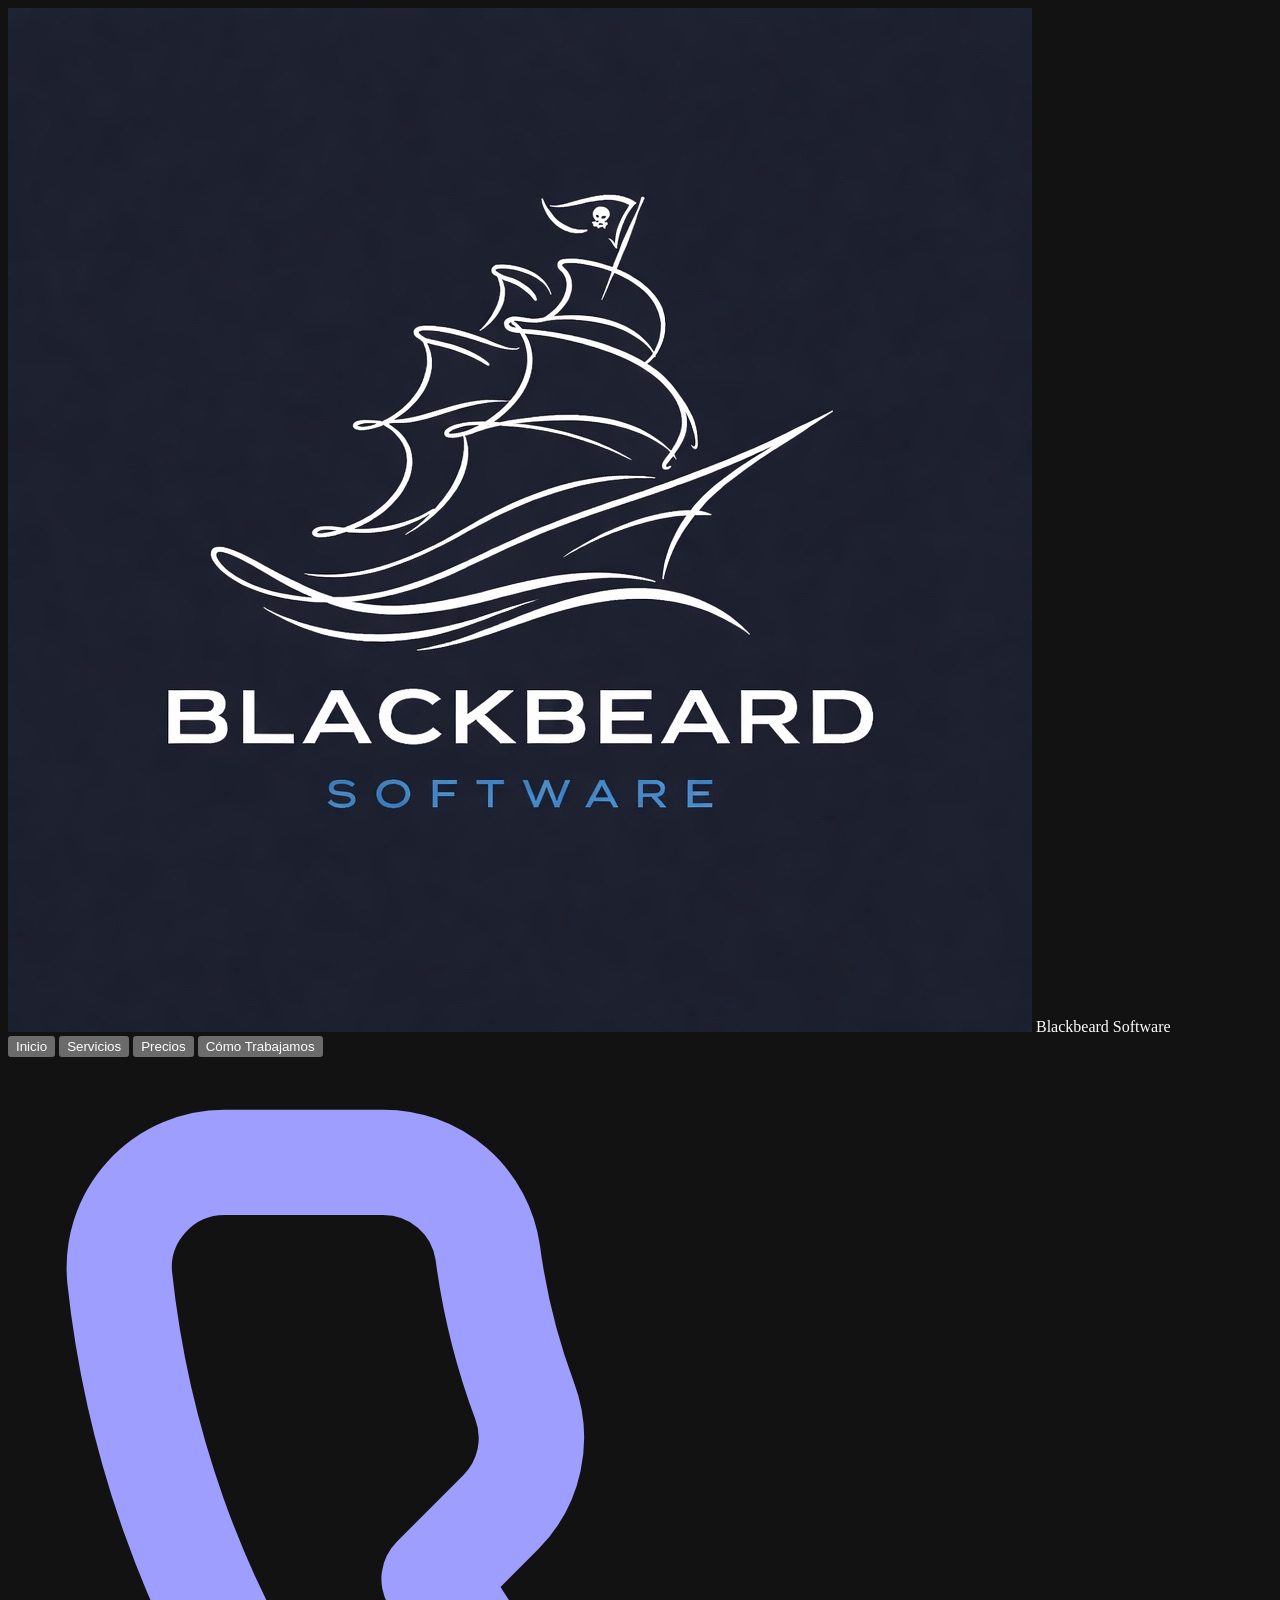
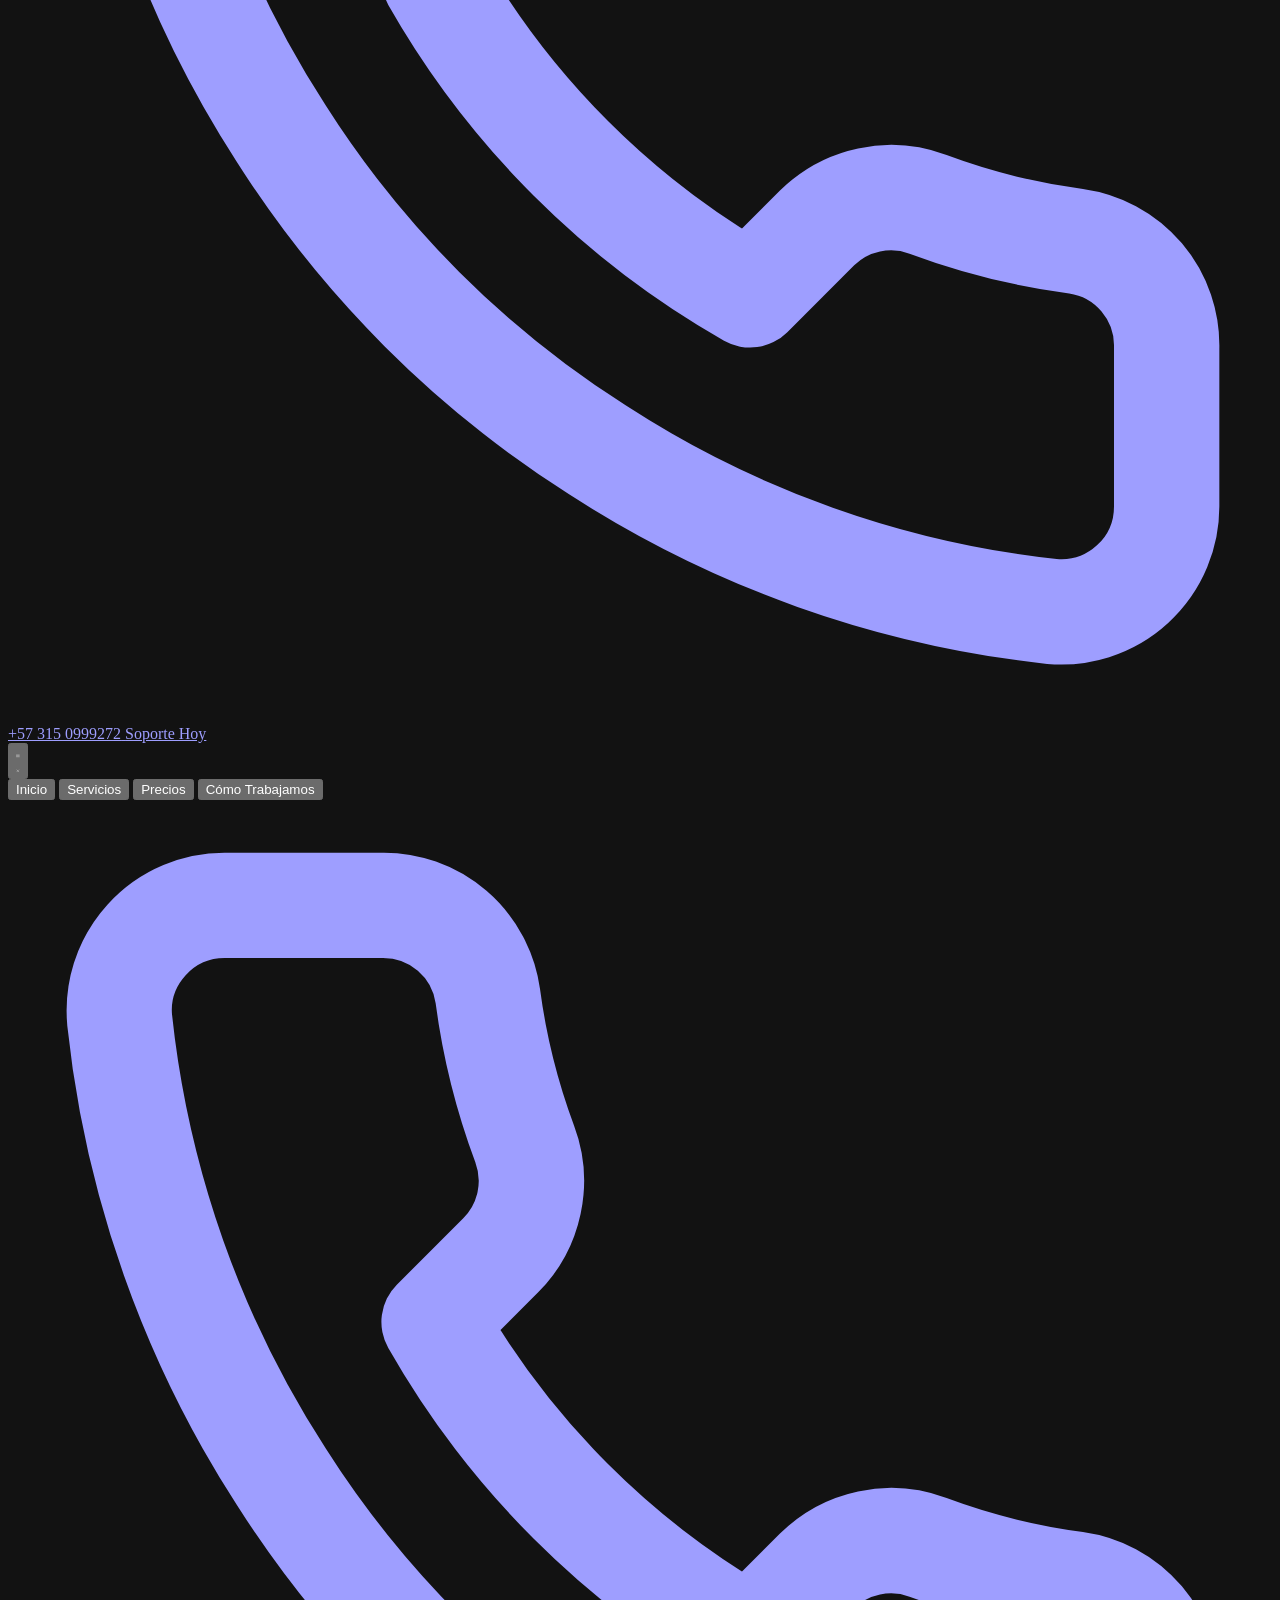
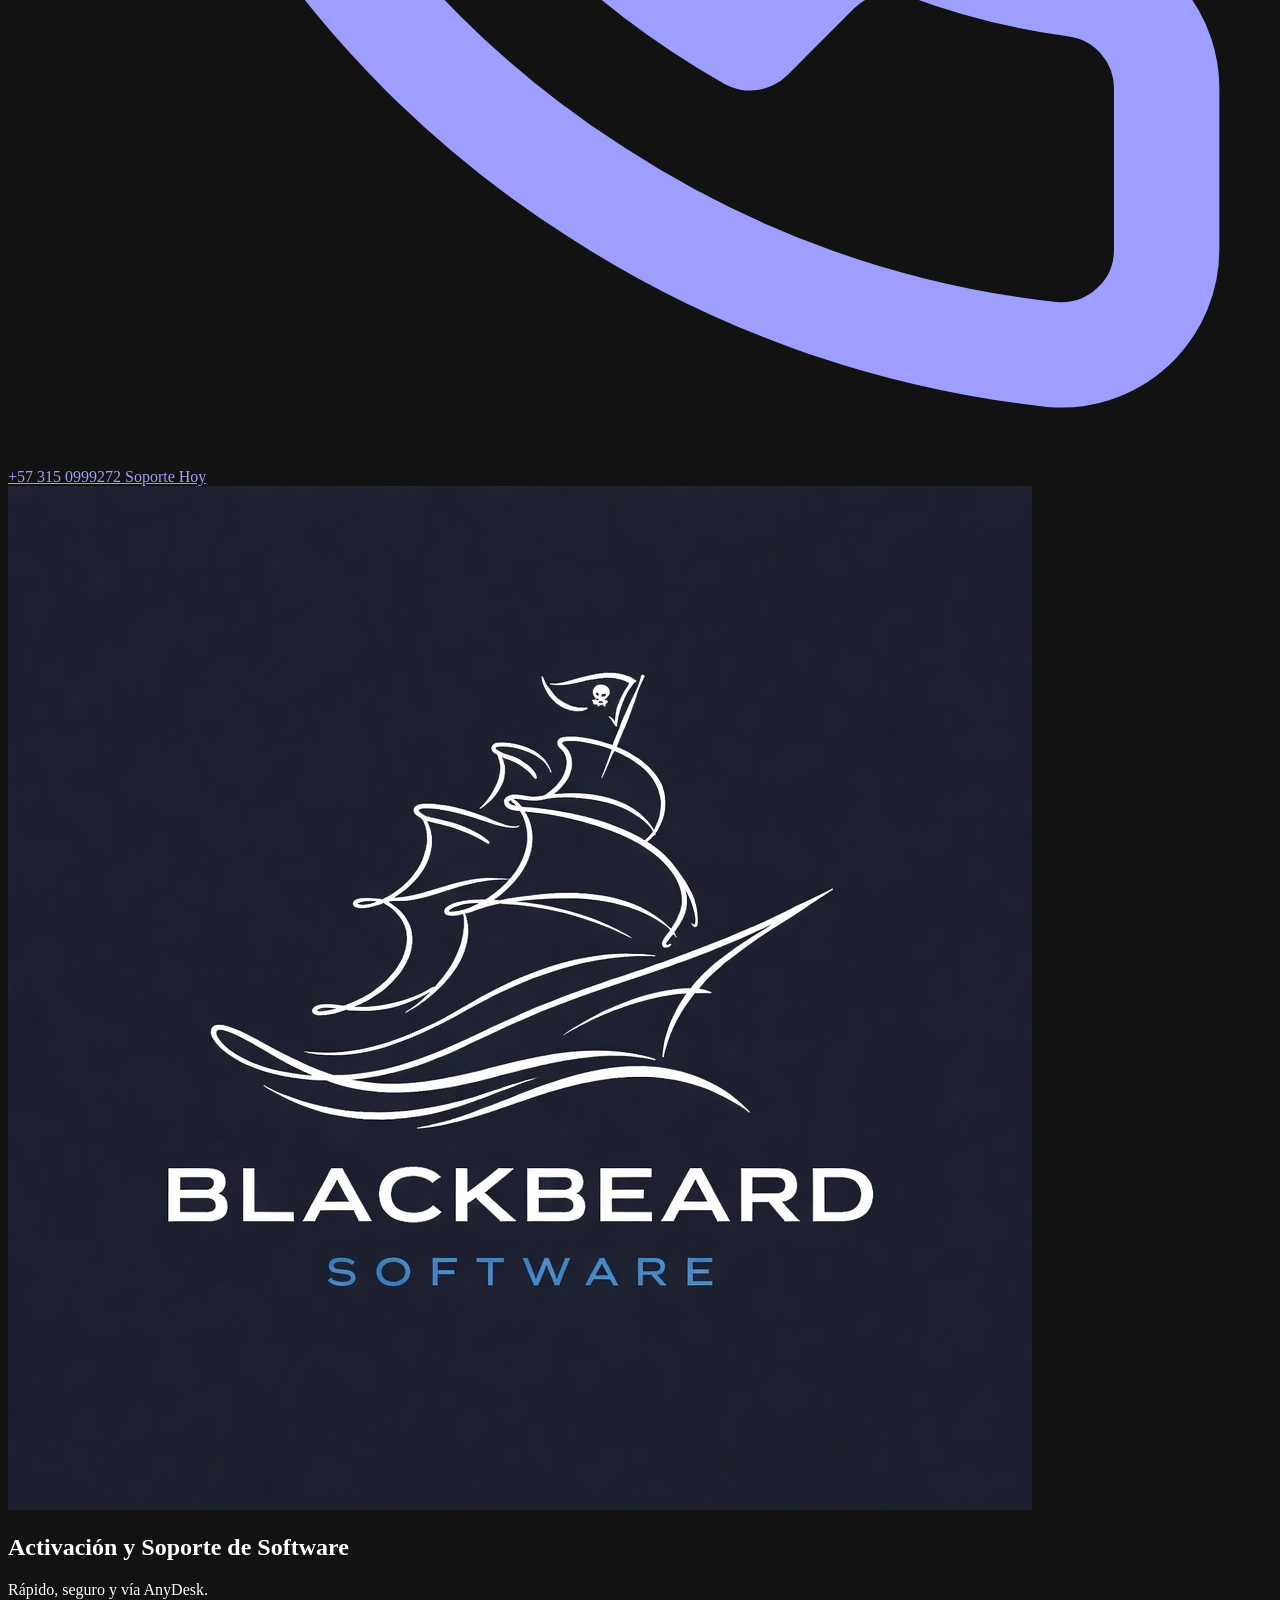
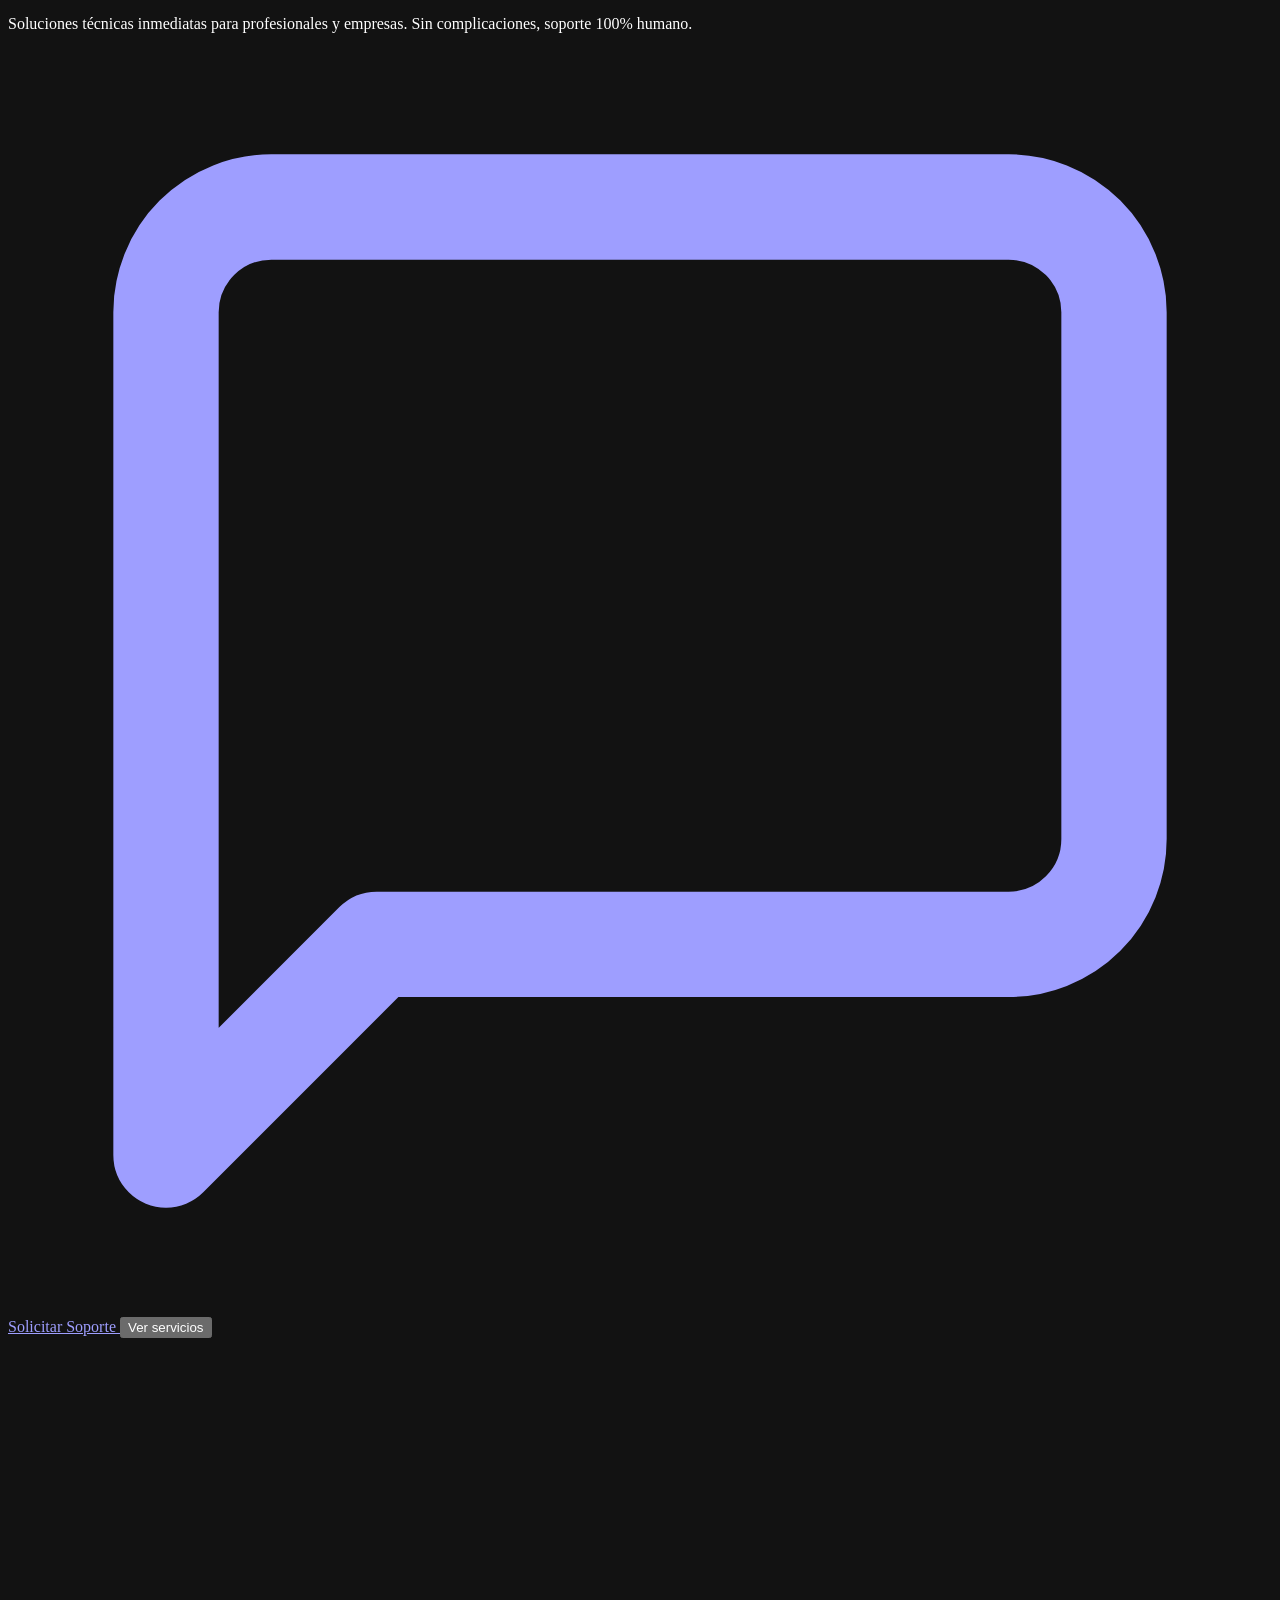
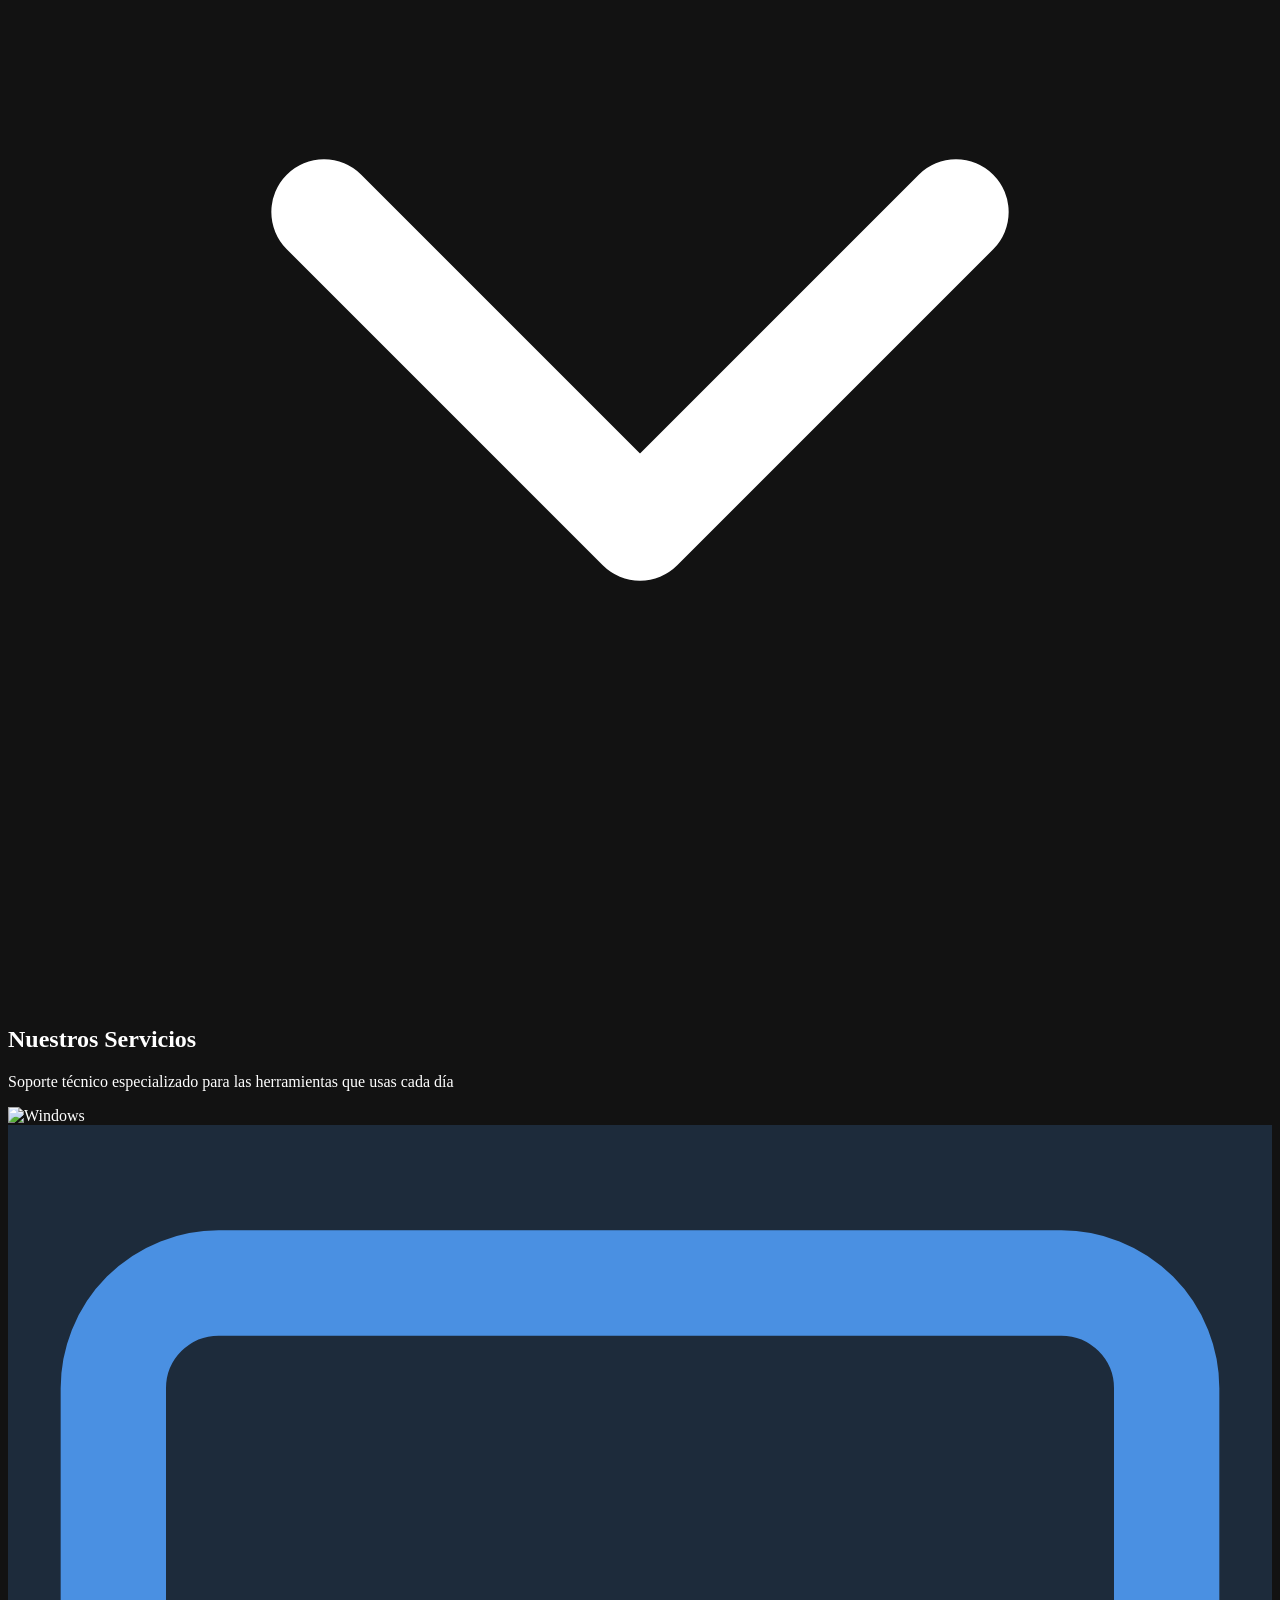
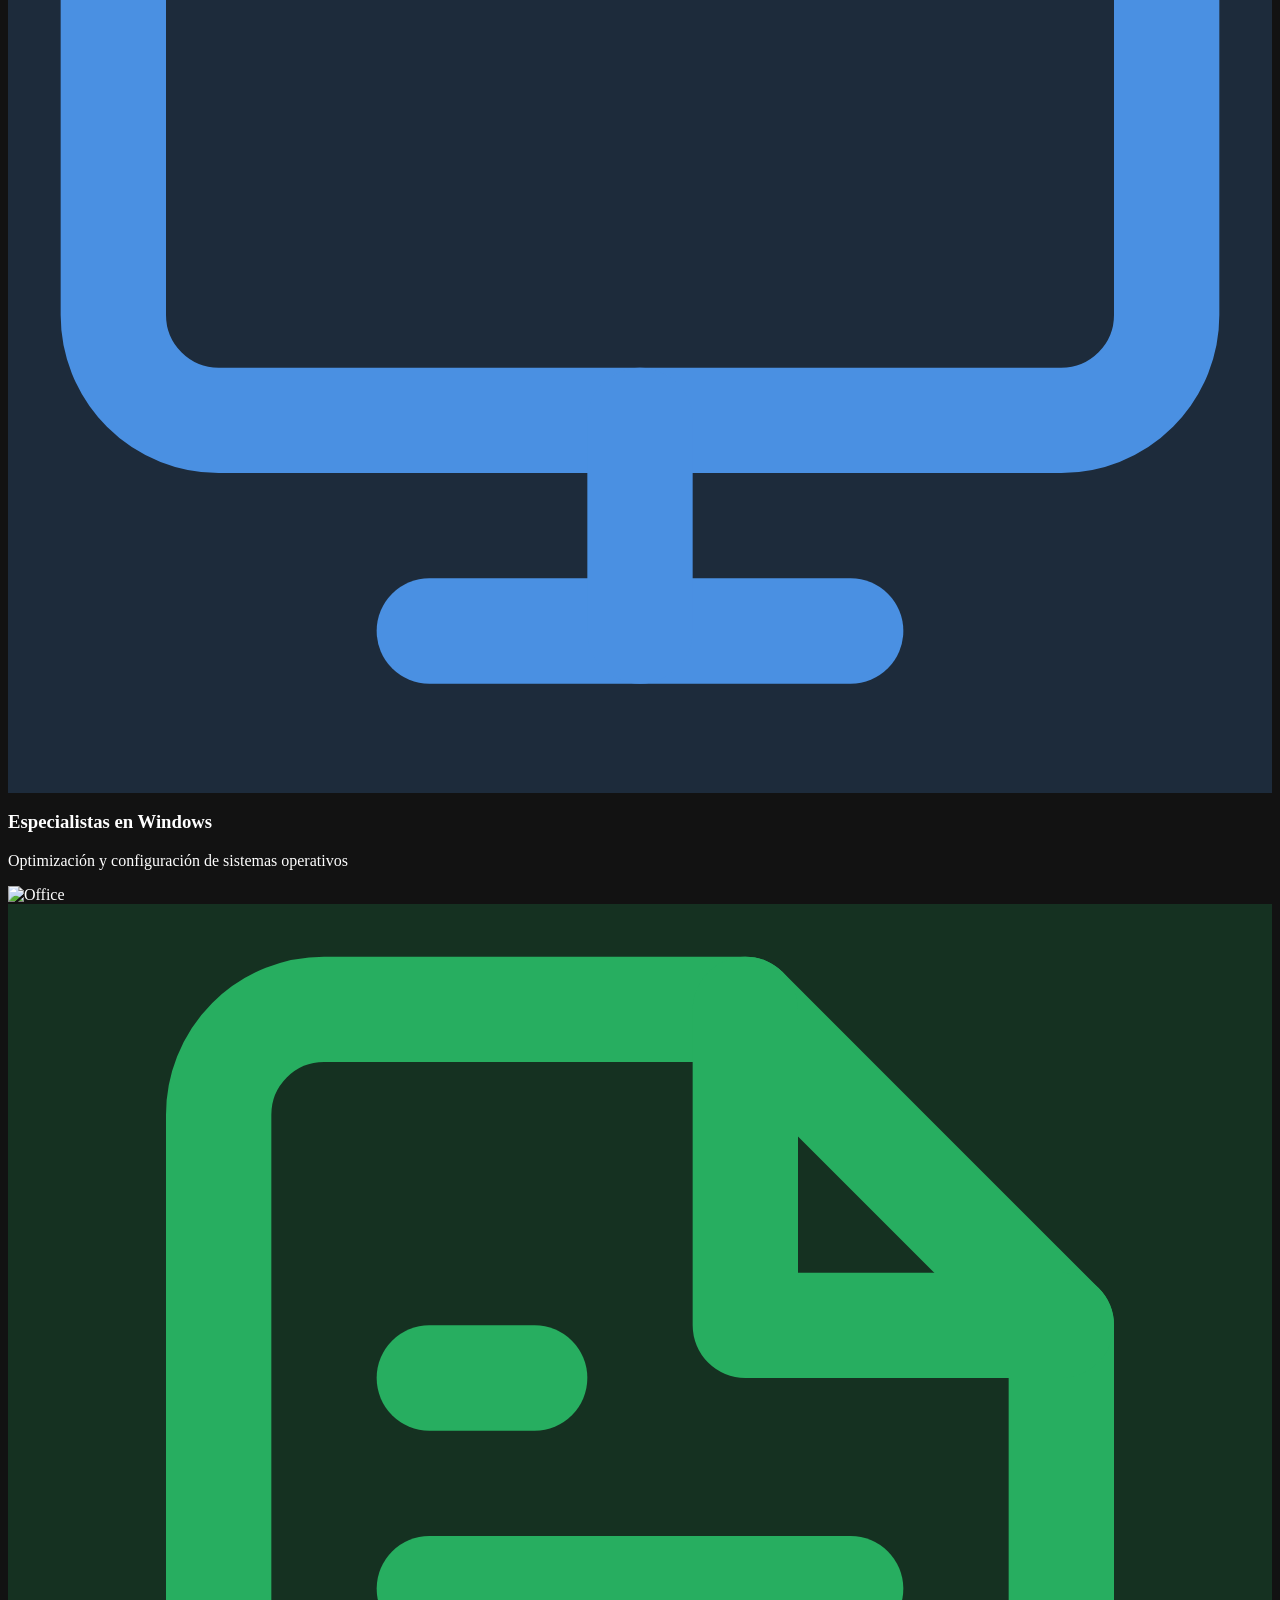
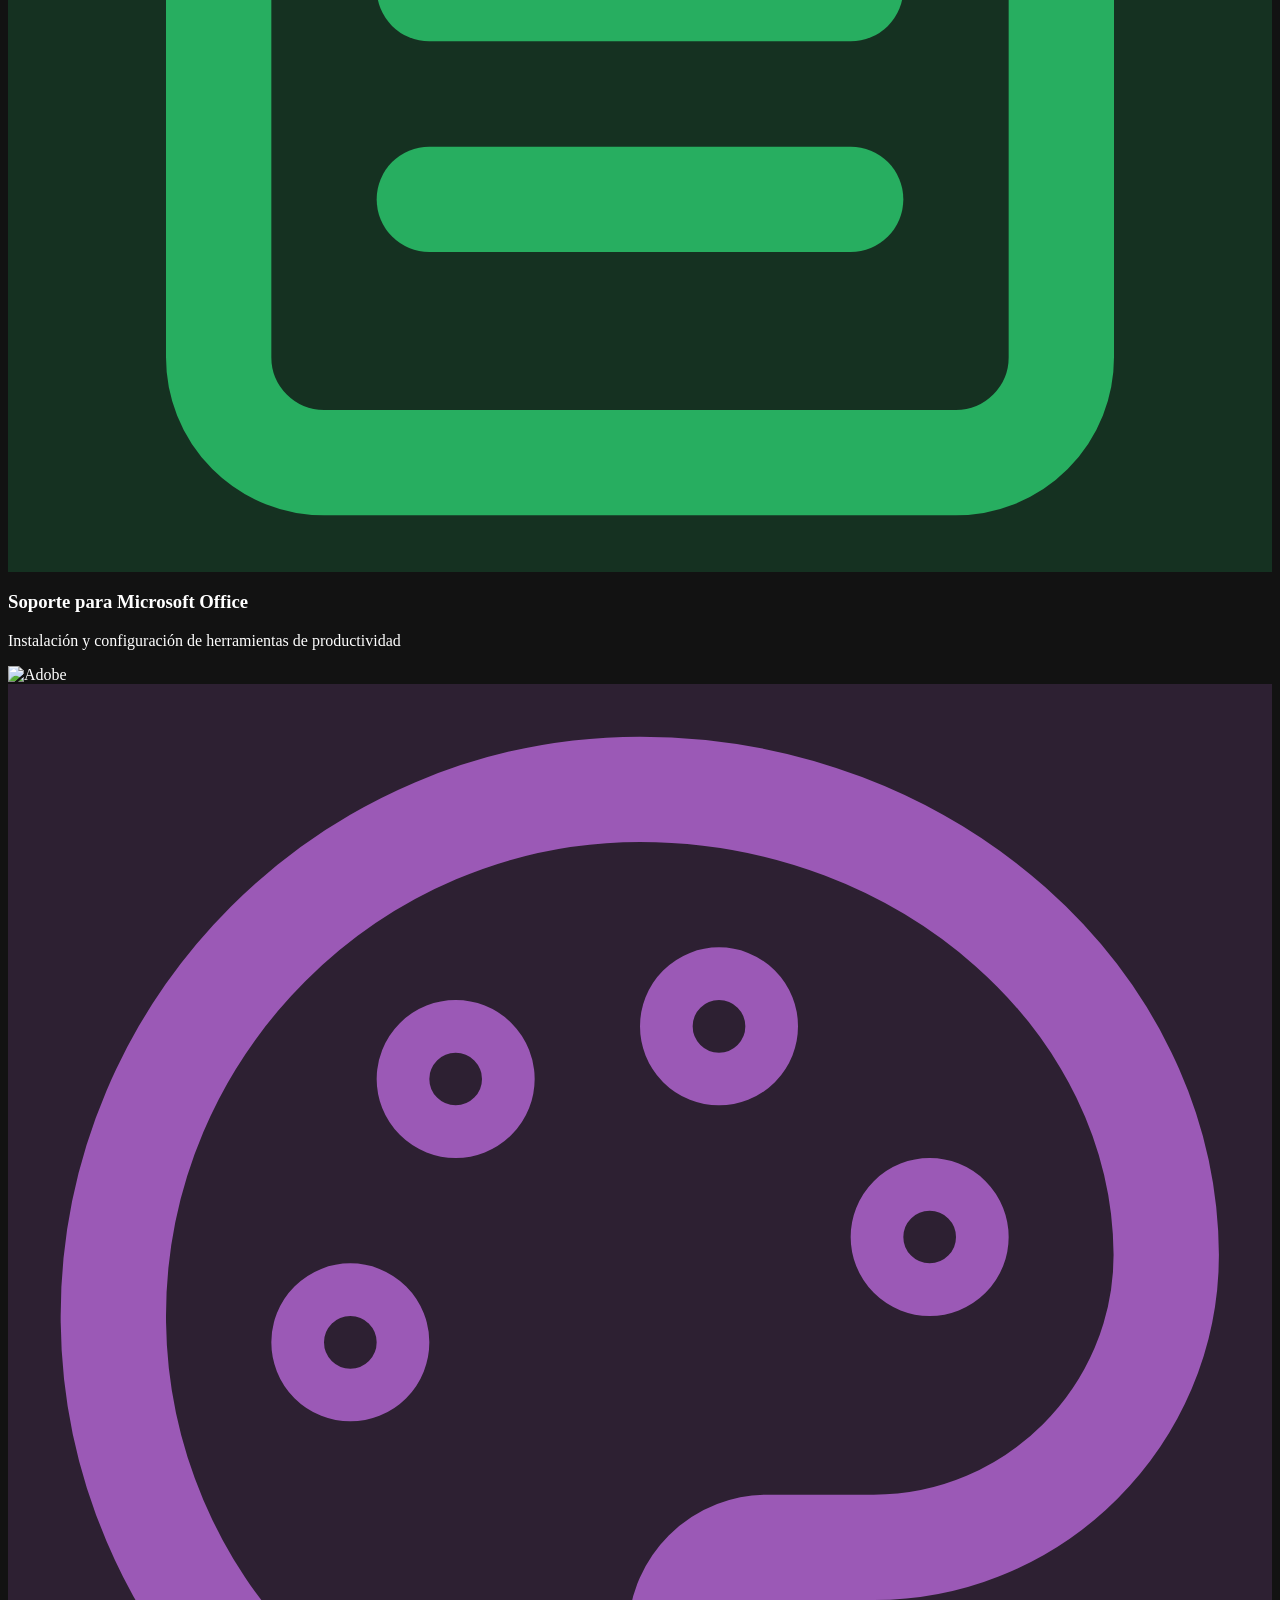
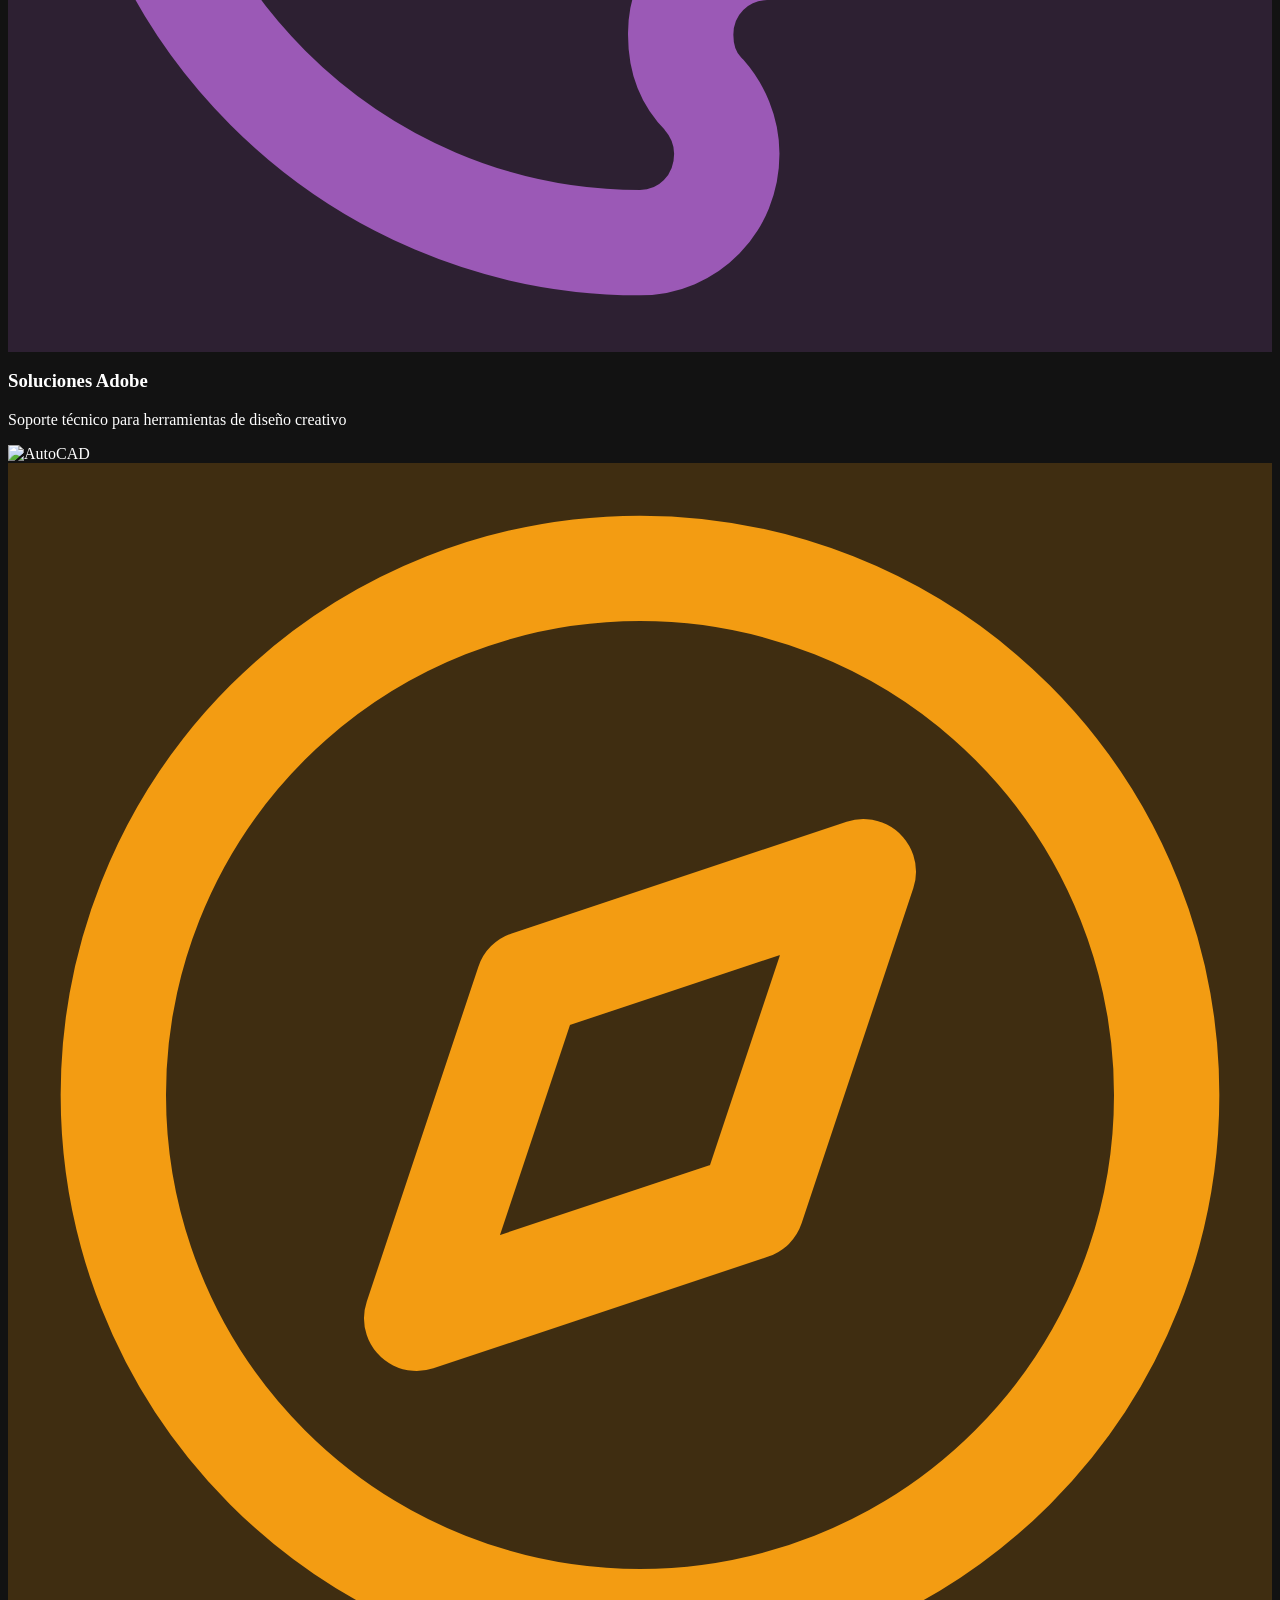
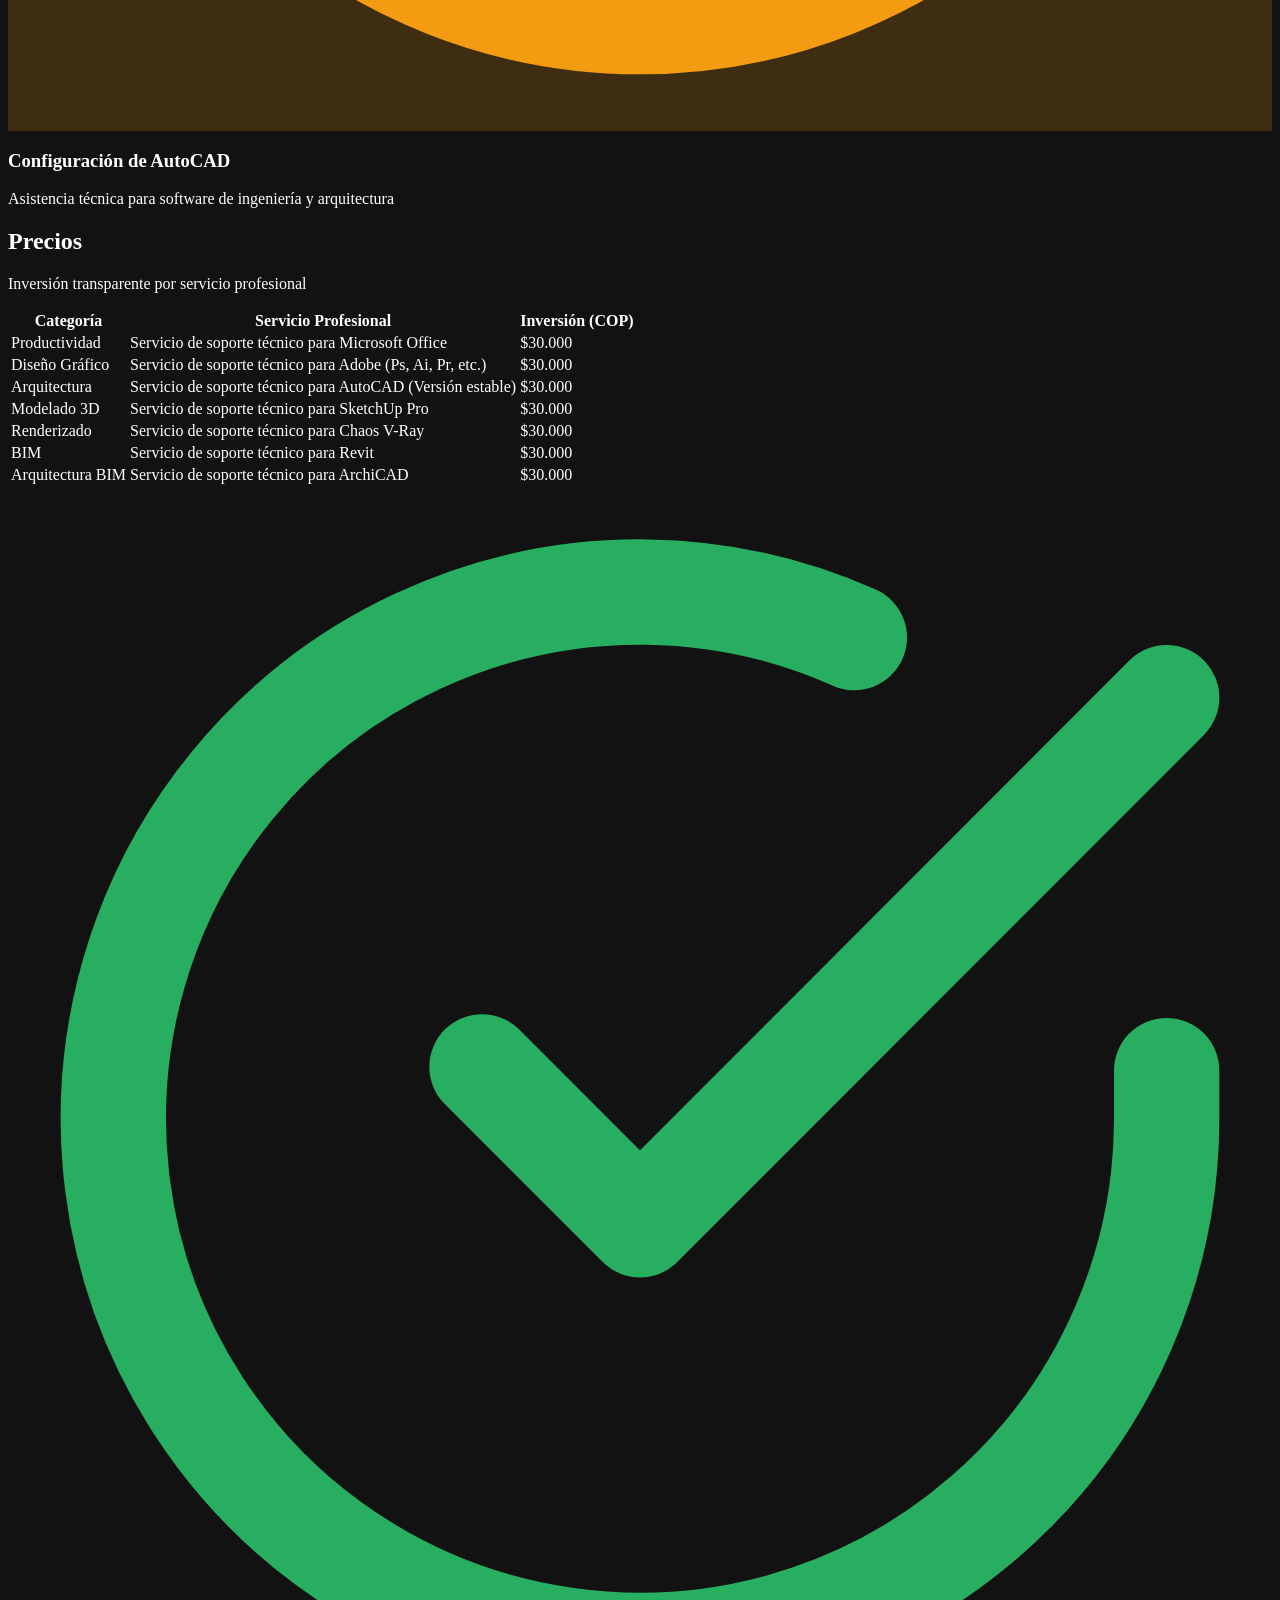
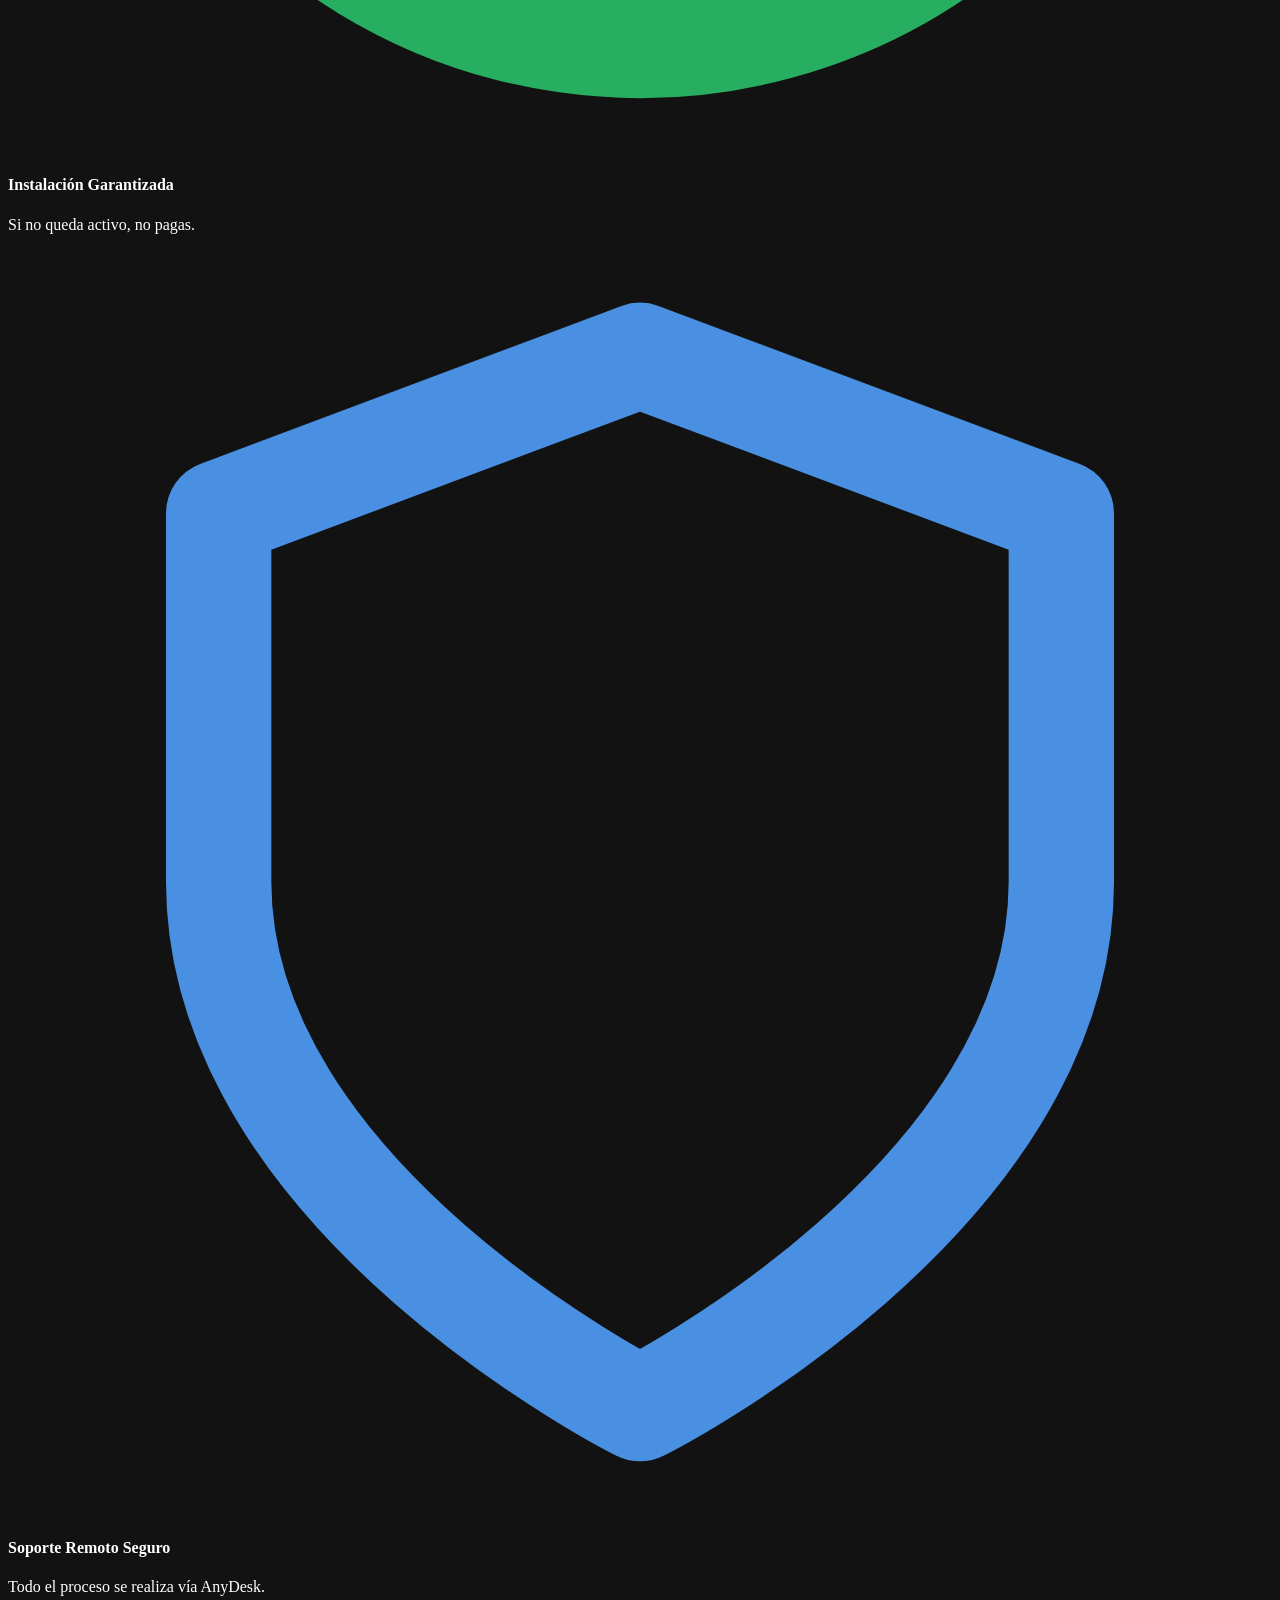
==== commit 2626ac4d: "Add files via upload" ====
--- a/index.html
+++ b/index.html
@@ -1,23 +1,6 @@
 <!DOCTYPE html>
 <html lang="es" style="color-scheme: dark">
 <head>
-<!-- Meta Pixel Code -->
-<script>
-!function(f,b,e,v,n,t,s)
-{if(f.fbq)return;n=f.fbq=function(){n.callMethod?
-n.callMethod.apply(n,arguments):n.queue.push(arguments)};
-if(!f._fbq)f._fbq=n;n.push=n;n.loaded=!0;n.version='2.0';
-n.queue=[];t=b.createElement(e);t.async=!0;
-t.src=v;s=b.getElementsByTagName(e)[0];
-s.parentNode.insertBefore(t,s)}(window, document,'script',
-'https://connect.facebook.net/en_US/fbevents.js');
-fbq('init', '1812271093062660');
-fbq('track', 'PageView');
-</script>
-<noscript><img height="1" width="1" style="display:none"
-src="https://www.facebook.com/tr?id=1812271093062660&ev=PageView&noscript=1"
-/></noscript>
-<!-- End Meta Pixel Code -->
   <meta charset="UTF-8">
   <meta name="viewport" content="width=device-width, initial-scale=1.0">
   <meta name="description" content="Soluciones técnicas inmediatas para profesionales y empresas. Activación y soporte de Windows, Microsoft Office, Adobe, AutoCAD. Soporte remoto vía AnyDesk. Sin complicaciones, soporte 100% humano.">
@@ -272,11 +255,6 @@
                 <td>Servicio de soporte técnico para ArchiCAD</td>
                 <td class="price">$30.000</td>
               </tr>
-              <tr>
-                <td class="category">Renderizado 3D</td>
-                <td>Servicio de soporte técnico para Lumion</td>
-                <td class="price">$60.000</td>
-              </tr>
             </tbody>
           </table>
         </div>
@@ -331,47 +309,7 @@
           </div>
         </div>
 
-        <!-- Combos -->
-        <div class="combos-header">
-          <h3 class="combos-title">Combos Especiales</h3>
-          <p class="combos-description">Ahorra más contratando paquetes</p>
-        </div>
-        <div class="combos-grid">
-          <div class="combo-card">
-            <div class="combo-badge">Ahorras $10.000</div>
-            <h4 class="combo-name">Combo Oficina</h4>
-            <p class="combo-includes">Office + Optimización de Windows</p>
-            <div class="combo-footer">
-              <div class="combo-price">
-                <span class="price-value">$50.000</span>
-                <span class="price-currency">COP</span>
-              </div>
-              <a href="https://wa.me/573150999272?text=Hola,%20me%20interesa%20el%20Combo%20Oficina" target="_blank" rel="noopener noreferrer" class="btn-whatsapp-small">
-                <svg class="icon" viewBox="0 0 24 24" fill="none" stroke="currentColor" stroke-width="2" stroke-linecap="round" stroke-linejoin="round">
-                  <path d="M21 15a2 2 0 0 1-2 2H7l-4 4V5a2 2 0 0 1 2-2h14a2 2 0 0 1 2 2z"/>
-                </svg>
-                Solicitar
-              </a>
-            </div>
-          </div>
-          <div class="combo-card">
-            <div class="combo-badge">Ahorras $15.000</div>
-            <h4 class="combo-name">Combo Arquitecto</h4>
-            <p class="combo-includes">AutoCAD + SketchUp + V-Ray</p>
-            <div class="combo-footer">
-              <div class="combo-price">
-                <span class="price-value">$75.000</span>
-                <span class="price-currency">COP</span>
-              </div>
-              <a href="https://wa.me/573150999272?text=Hola,%20me%20interesa%20el%20Combo%20Arquitecto" target="_blank" rel="noopener noreferrer" class="btn-whatsapp-small">
-                <svg class="icon" viewBox="0 0 24 24" fill="none" stroke="currentColor" stroke-width="2" stroke-linecap="round" stroke-linejoin="round">
-                  <path d="M21 15a2 2 0 0 1-2 2H7l-4 4V5a2 2 0 0 1 2-2h14a2 2 0 0 1 2 2z"/>
-                </svg>
-                Solicitar
-              </a>
-            </div>
-          </div>
-        </div>
+
       </div>
     </section>
 
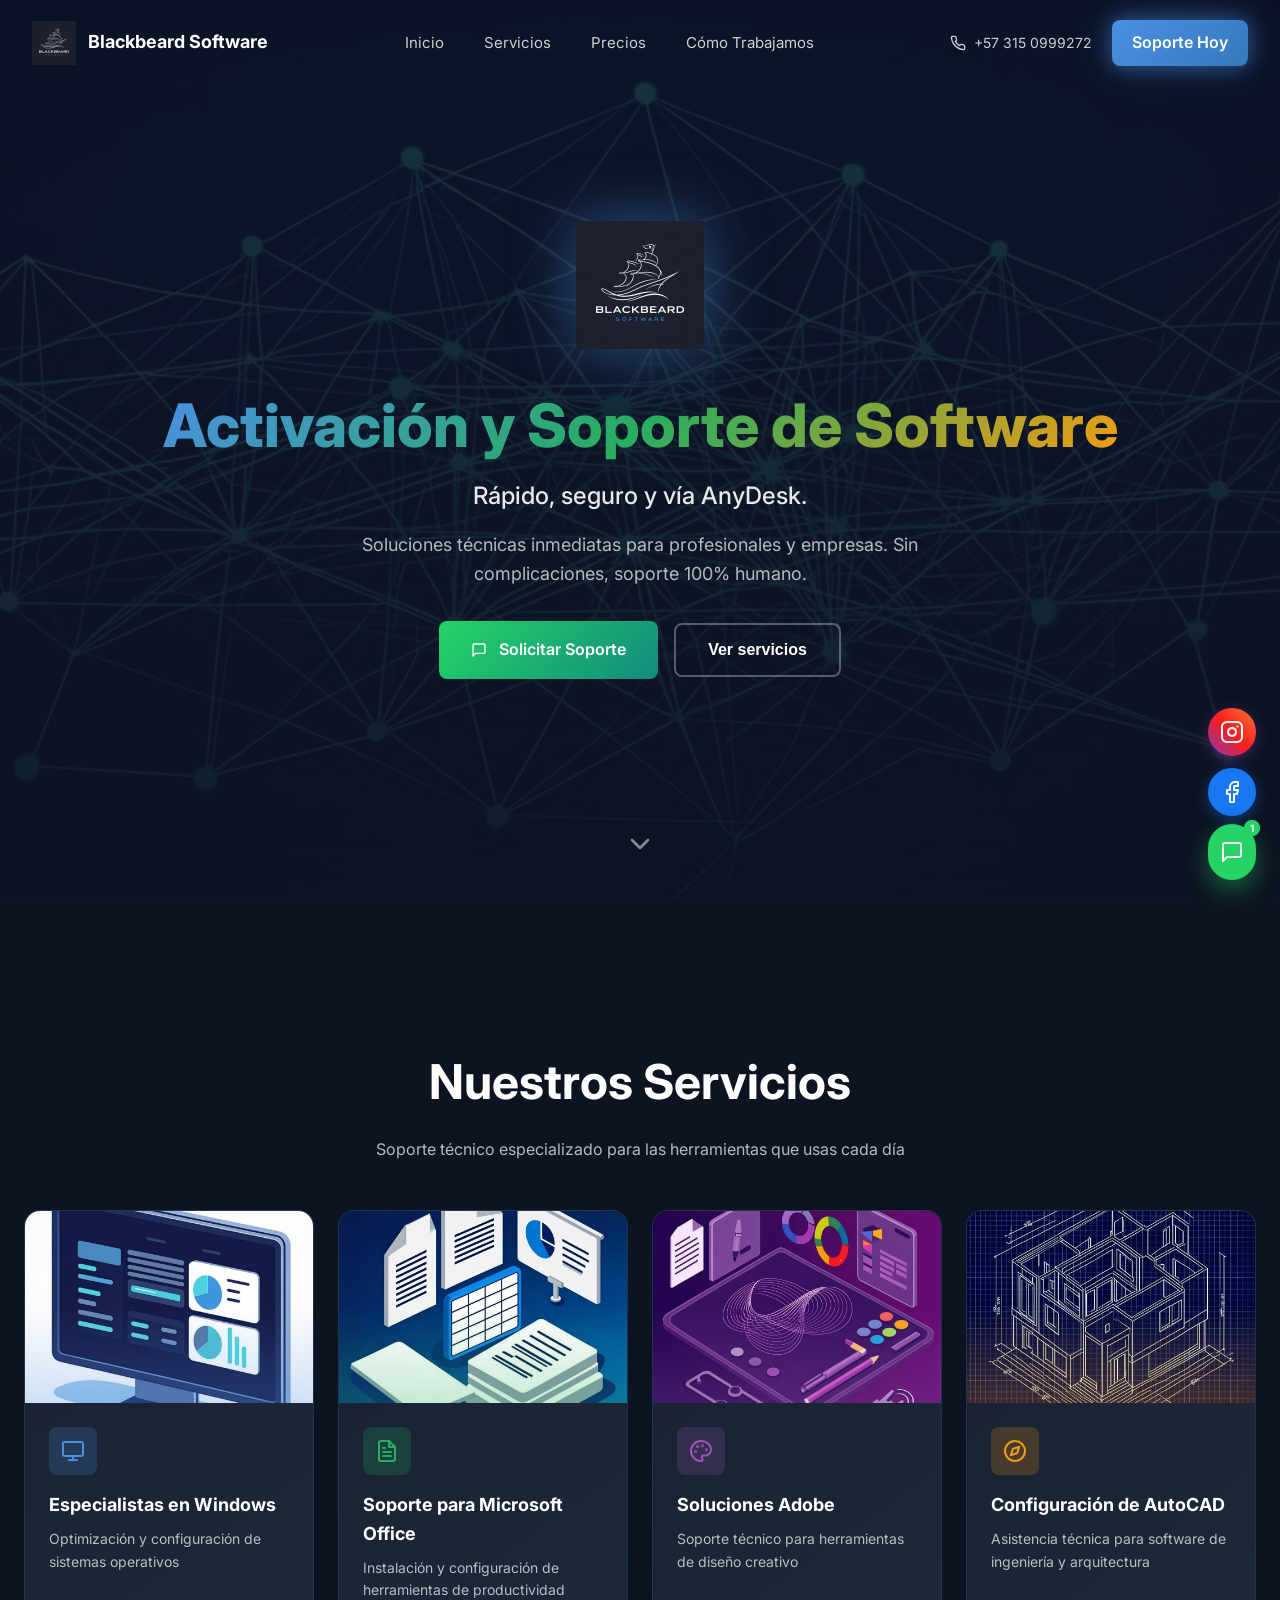
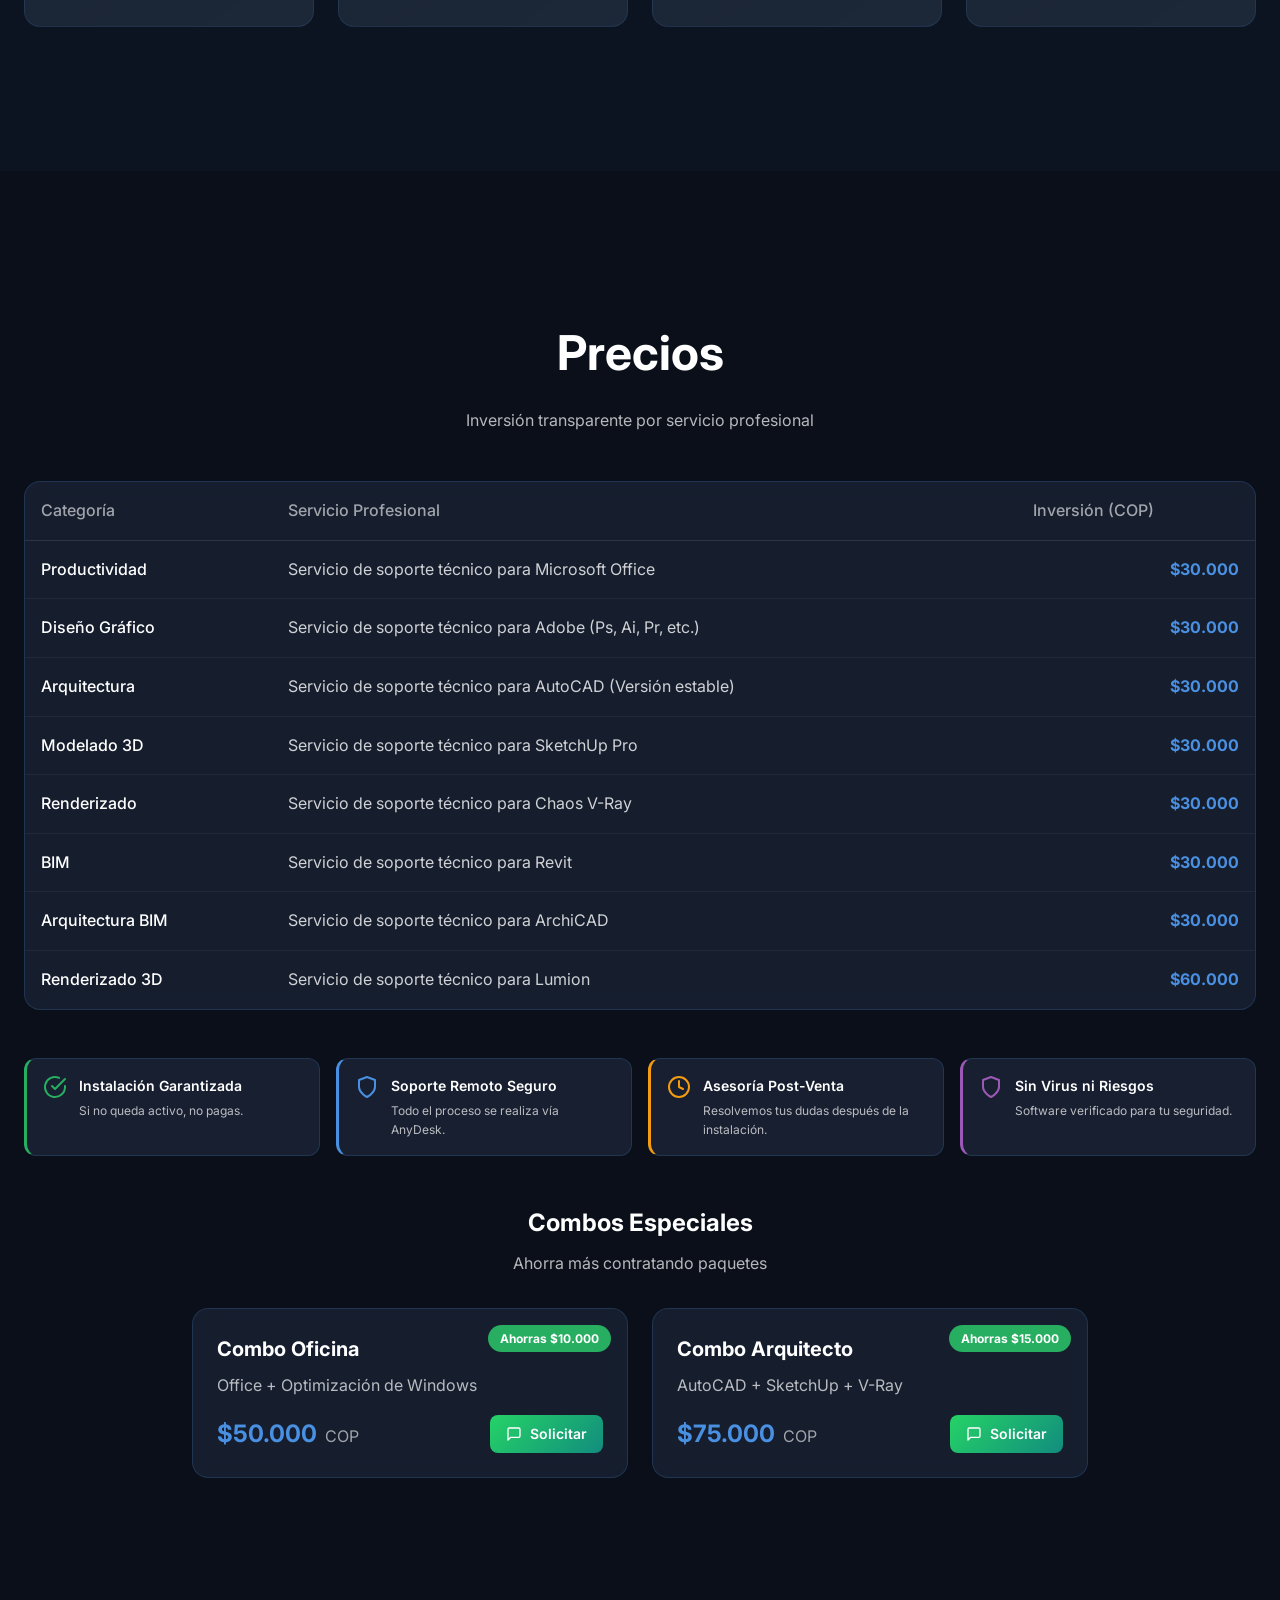
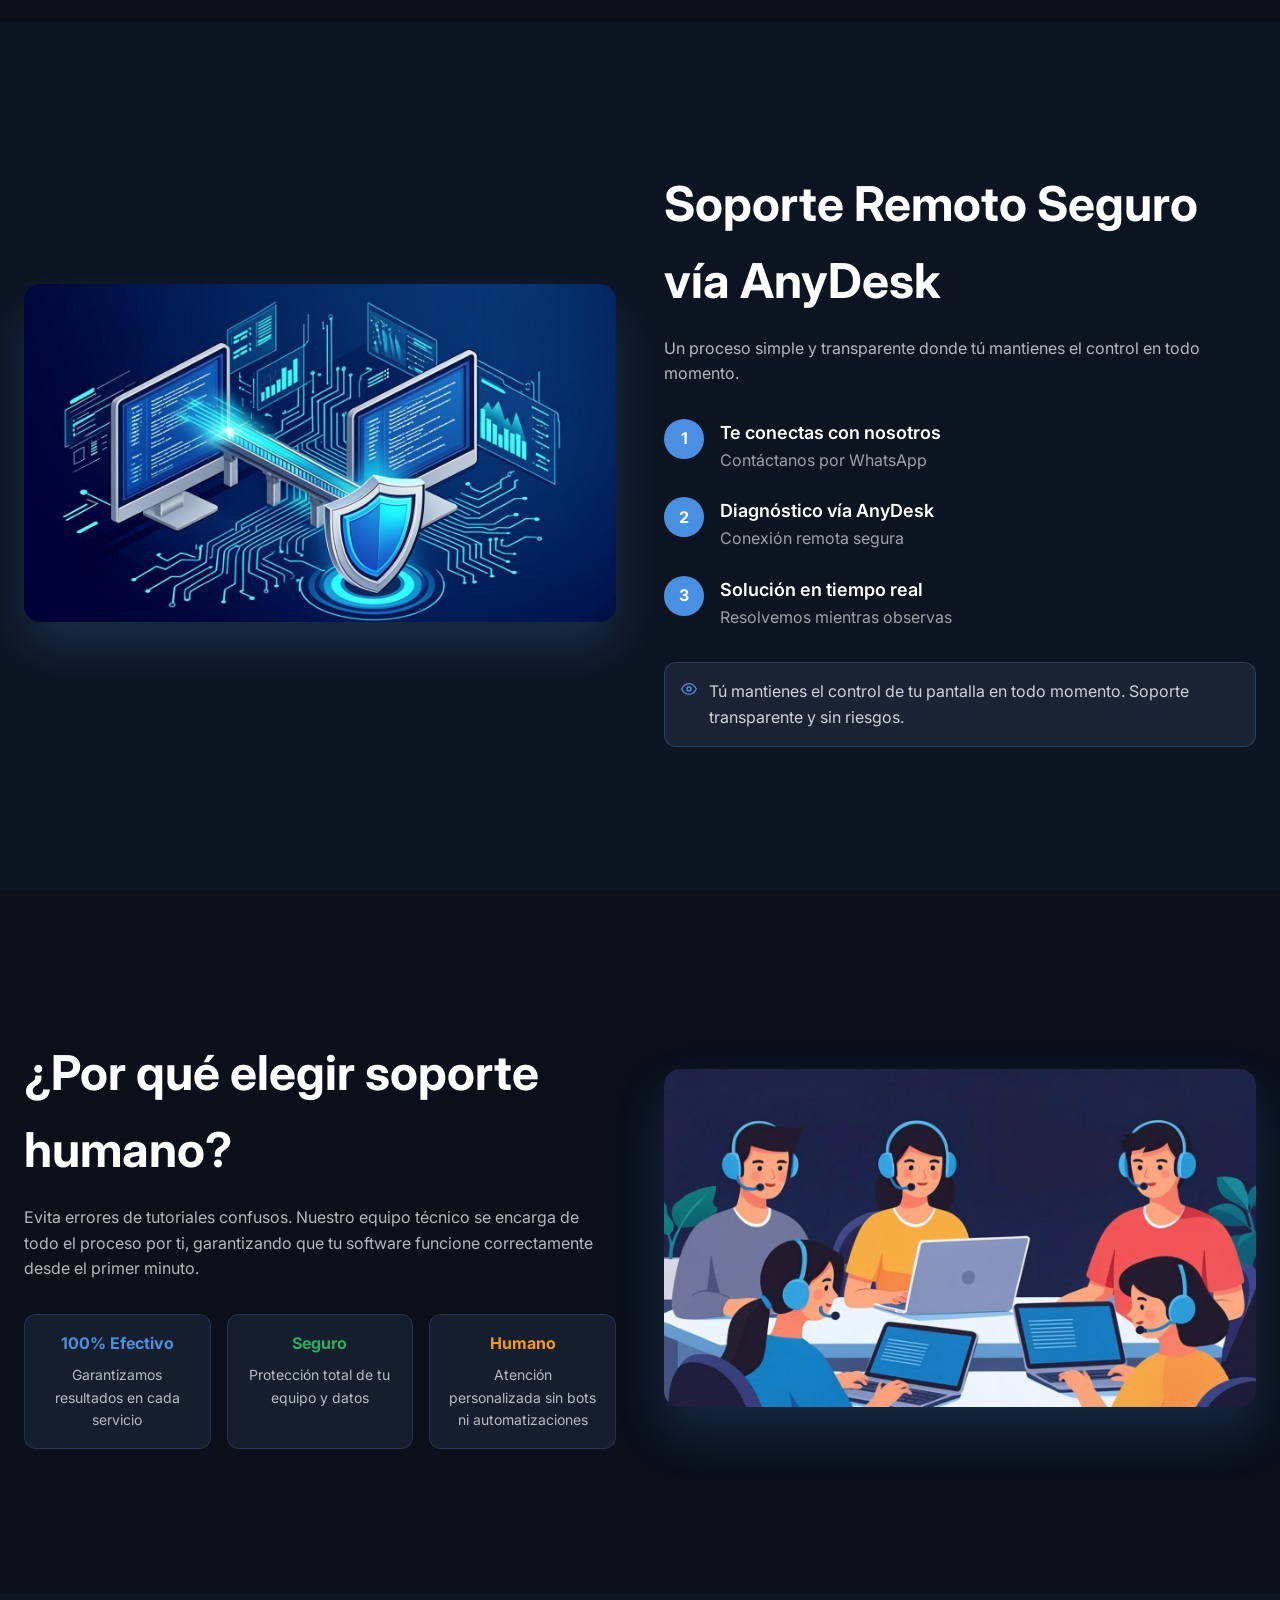
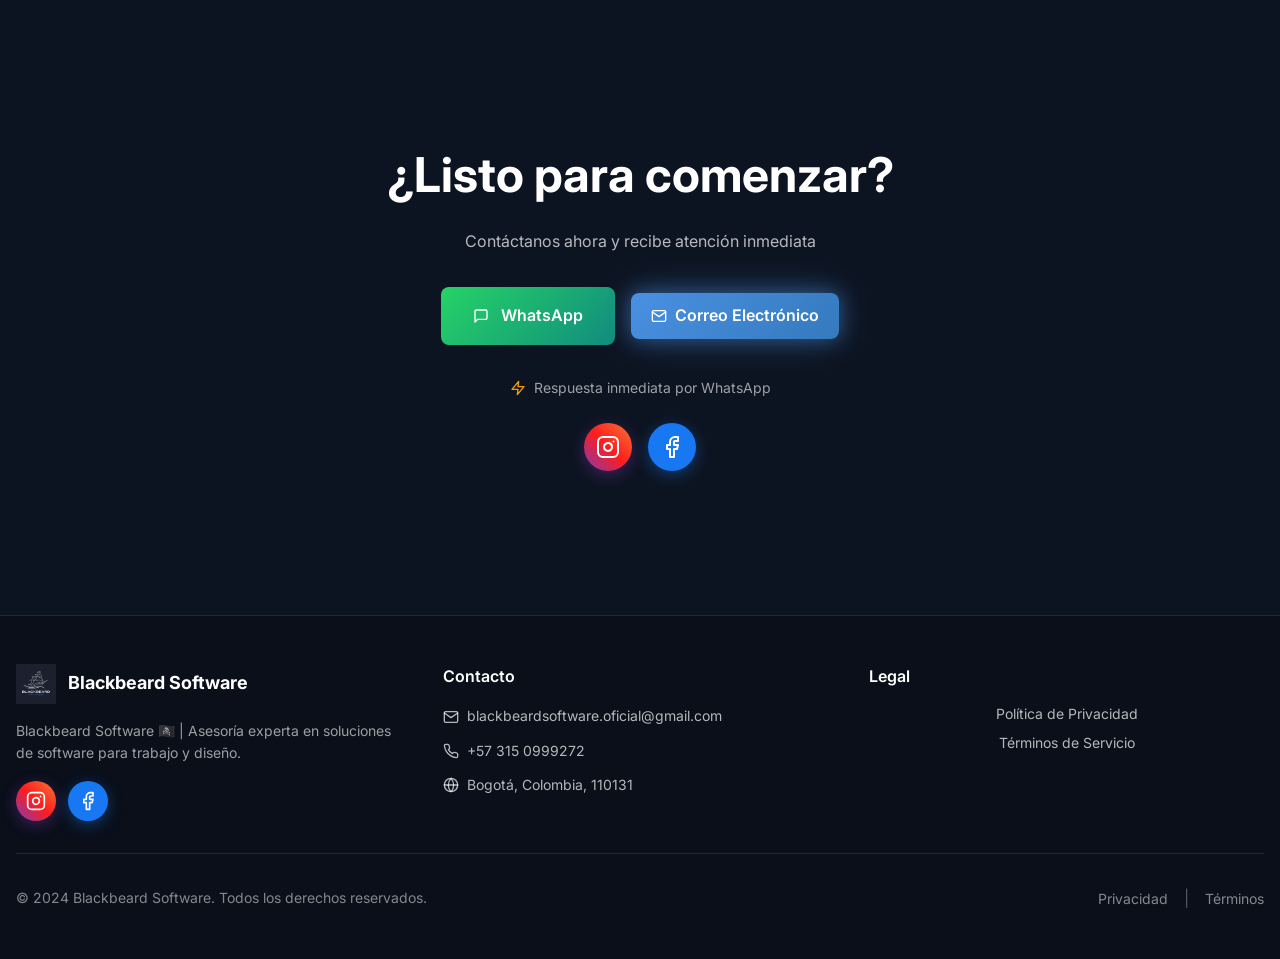
==== commit db6e5f53: "Add files via upload" ====
--- a/index.html
+++ b/index.html
@@ -1,6 +1,23 @@
 <!DOCTYPE html>
 <html lang="es" style="color-scheme: dark">
 <head>
+<!-- Meta Pixel Code -->
+<script>
+!function(f,b,e,v,n,t,s)
+{if(f.fbq)return;n=f.fbq=function(){n.callMethod?
+n.callMethod.apply(n,arguments):n.queue.push(arguments)};
+if(!f._fbq)f._fbq=n;n.push=n;n.loaded=!0;n.version='2.0';
+n.queue=[];t=b.createElement(e);t.async=!0;
+t.src=v;s=b.getElementsByTagName(e)[0];
+s.parentNode.insertBefore(t,s)}(window, document,'script',
+'https://connect.facebook.net/en_US/fbevents.js');
+fbq('init', '1812271093062660');
+fbq('track', 'PageView');
+</script>
+<noscript><img height="1" width="1" style="display:none"
+src="https://www.facebook.com/tr?id=1812271093062660&ev=PageView&noscript=1"
+/></noscript>
+<!-- End Meta Pixel Code -->
   <meta charset="UTF-8">
   <meta name="viewport" content="width=device-width, initial-scale=1.0">
   <meta name="description" content="Soluciones técnicas inmediatas para profesionales y empresas. Activación y soporte de Windows, Microsoft Office, Adobe, AutoCAD. Soporte remoto vía AnyDesk. Sin complicaciones, soporte 100% humano.">
@@ -255,6 +272,11 @@
                 <td>Servicio de soporte técnico para ArchiCAD</td>
                 <td class="price">$30.000</td>
               </tr>
+              <tr>
+                <td class="category">Renderizado 3D</td>
+                <td>Servicio de soporte técnico para Lumion</td>
+                <td class="price">$60.000</td>
+              </tr>
             </tbody>
           </table>
         </div>
@@ -309,7 +331,47 @@
           </div>
         </div>
 
-
+        <!-- Combos -->
+        <div class="combos-header">
+          <h3 class="combos-title">Combos Especiales</h3>
+          <p class="combos-description">Ahorra más contratando paquetes</p>
+        </div>
+        <div class="combos-grid">
+          <div class="combo-card">
+            <div class="combo-badge">Ahorras $10.000</div>
+            <h4 class="combo-name">Combo Oficina</h4>
+            <p class="combo-includes">Office + Optimización de Windows</p>
+            <div class="combo-footer">
+              <div class="combo-price">
+                <span class="price-value">$50.000</span>
+                <span class="price-currency">COP</span>
+              </div>
+              <a href="https://wa.me/573150999272?text=Hola,%20me%20interesa%20el%20Combo%20Oficina" target="_blank" rel="noopener noreferrer" class="btn-whatsapp-small">
+                <svg class="icon" viewBox="0 0 24 24" fill="none" stroke="currentColor" stroke-width="2" stroke-linecap="round" stroke-linejoin="round">
+                  <path d="M21 15a2 2 0 0 1-2 2H7l-4 4V5a2 2 0 0 1 2-2h14a2 2 0 0 1 2 2z"/>
+                </svg>
+                Solicitar
+              </a>
+            </div>
+          </div>
+          <div class="combo-card">
+            <div class="combo-badge">Ahorras $15.000</div>
+            <h4 class="combo-name">Combo Arquitecto</h4>
+            <p class="combo-includes">AutoCAD + SketchUp + V-Ray</p>
+            <div class="combo-footer">
+              <div class="combo-price">
+                <span class="price-value">$75.000</span>
+                <span class="price-currency">COP</span>
+              </div>
+              <a href="https://wa.me/573150999272?text=Hola,%20me%20interesa%20el%20Combo%20Arquitecto" target="_blank" rel="noopener noreferrer" class="btn-whatsapp-small">
+                <svg class="icon" viewBox="0 0 24 24" fill="none" stroke="currentColor" stroke-width="2" stroke-linecap="round" stroke-linejoin="round">
+                  <path d="M21 15a2 2 0 0 1-2 2H7l-4 4V5a2 2 0 0 1 2-2h14a2 2 0 0 1 2 2z"/>
+                </svg>
+                Solicitar
+              </a>
+            </div>
+          </div>
+        </div>
       </div>
     </section>
 
--- a/styles/main.css
+++ b/styles/main.css
@@ -0,0 +1,1593 @@
+/* ================================================
+   Blackbeard Software - Main Styles
+   ================================================ */
+
+/* CSS Variables */
+:root {
+  --bg-primary: #0D1421;
+  --bg-secondary: #1A2234;
+  --bg-tertiary: #2C3E50;
+  --blue-primary: #4A90E2;
+  --green-success: #27AE60;
+  --gold-orange: #F39C12;
+  --red-alert: #E74C3C;
+  --purple: #9B59B6;
+  --white: #FFFFFF;
+  --whatsapp: #25D366;
+  --font-family: 'Inter', -apple-system, BlinkMacSystemFont, 'Segoe UI', Roboto, sans-serif;
+}
+
+/* Reset & Base */
+*, *::before, *::after {
+  box-sizing: border-box;
+  margin: 0;
+  padding: 0;
+}
+
+html {
+  color-scheme: dark;
+  scroll-behavior: smooth;
+}
+
+body {
+  font-family: var(--font-family);
+  background-color: var(--bg-primary);
+  color: var(--white);
+  line-height: 1.6;
+  -webkit-font-smoothing: antialiased;
+  -moz-osx-font-smoothing: grayscale;
+}
+
+/* Utility Classes */
+.hidden {
+  display: none !important;
+}
+
+/* ================================================
+   Header Styles
+   ================================================ */
+.header {
+  position: fixed;
+  top: 0;
+  left: 0;
+  right: 0;
+  z-index: 50;
+  transition: all 0.3s ease;
+  padding: 1.25rem 0;
+}
+
+.header.scrolled {
+  background: rgba(26, 34, 52, 0.8);
+  backdrop-filter: blur(10px);
+  -webkit-backdrop-filter: blur(10px);
+  border-bottom: 1px solid rgba(74, 144, 226, 0.2);
+  padding: 0.75rem 0;
+}
+
+.header-container {
+  max-width: 80rem;
+  margin: 0 auto;
+  padding: 0 1rem;
+}
+
+@media (min-width: 640px) {
+  .header-container {
+    padding: 0 1.5rem;
+  }
+}
+
+@media (min-width: 1024px) {
+  .header-container {
+    padding: 0 2rem;
+  }
+}
+
+.header-content {
+  display: flex;
+  align-items: center;
+  justify-content: space-between;
+}
+
+.logo-container {
+  display: flex;
+  align-items: center;
+  gap: 0.75rem;
+}
+
+.logo {
+  height: 2.5rem;
+  width: auto;
+}
+
+@media (min-width: 768px) {
+  .logo {
+    height: 2.75rem;
+  }
+}
+
+.logo-text {
+  font-size: 1.125rem;
+  font-weight: 700;
+  display: none;
+}
+
+@media (min-width: 1280px) {
+  .logo-text {
+    display: block;
+  }
+}
+
+/* Navigation Desktop */
+.nav-desktop {
+  display: none;
+  align-items: center;
+  gap: 1rem;
+}
+
+@media (min-width: 768px) {
+  .nav-desktop {
+    display: flex;
+    gap: 1rem;
+  }
+}
+
+@media (min-width: 1024px) {
+  .nav-desktop {
+    gap: 2rem;
+  }
+}
+
+@media (min-width: 1280px) {
+  .nav-desktop {
+    gap: 2.5rem;
+  }
+}
+
+.nav-link {
+  background: none;
+  border: none;
+  color: rgba(255, 255, 255, 0.8);
+  font-size: 0.875rem;
+  cursor: pointer;
+  transition: color 0.2s;
+  font-family: inherit;
+}
+
+@media (min-width: 1024px) {
+  .nav-link {
+    font-size: 0.9375rem;
+  }
+}
+
+.nav-link:hover {
+  color: var(--white);
+}
+
+/* Header Actions */
+.header-actions {
+  display: none;
+  align-items: center;
+  gap: 0.75rem;
+}
+
+@media (min-width: 768px) {
+  .header-actions {
+    display: flex;
+    gap: 0.75rem;
+  }
+}
+
+@media (min-width: 1024px) {
+  .header-actions {
+    gap: 1.25rem;
+  }
+}
+
+.phone-link {
+  display: flex;
+  align-items: center;
+  gap: 0.375rem;
+  color: rgba(255, 255, 255, 0.8);
+  text-decoration: none;
+  font-size: 0.75rem;
+  white-space: nowrap;
+  transition: color 0.2s;
+}
+
+@media (min-width: 1024px) {
+  .phone-link {
+    gap: 0.5rem;
+    font-size: 0.875rem;
+  }
+}
+
+.phone-link:hover {
+  color: var(--white);
+}
+
+.icon {
+  width: 1rem;
+  height: 1rem;
+  flex-shrink: 0;
+}
+
+/* Buttons */
+.btn-primary {
+  display: inline-flex;
+  align-items: center;
+  gap: 0.5rem;
+  background: linear-gradient(135deg, var(--blue-primary) 0%, #357ABD 100%);
+  color: var(--white);
+  font-weight: 600;
+  padding: 0.5rem 0.75rem;
+  border-radius: 0.5rem;
+  text-decoration: none;
+  border: none;
+  cursor: pointer;
+  font-size: 0.875rem;
+  white-space: nowrap;
+  transition: all 0.3s ease;
+}
+
+@media (min-width: 1024px) {
+  .btn-primary {
+    padding: 0.625rem 1.25rem;
+    font-size: 1rem;
+  }
+}
+
+.btn-primary:hover {
+  transform: translateY(-2px);
+}
+
+.glow-blue {
+  box-shadow: 0 0 20px rgba(74, 144, 226, 0.5), 0 0 40px rgba(74, 144, 226, 0.3);
+}
+
+.btn-whatsapp {
+  display: inline-flex;
+  align-items: center;
+  gap: 0.75rem;
+  background: linear-gradient(135deg, var(--whatsapp) 0%, #128C7E 100%);
+  color: var(--white);
+  font-weight: 600;
+  padding: 1rem 2rem;
+  border-radius: 0.5rem;
+  text-decoration: none;
+  transition: all 0.3s ease;
+}
+
+.btn-whatsapp:hover {
+  box-shadow: 0 0 25px rgba(37, 211, 102, 0.5);
+  transform: translateY(-2px);
+}
+
+.btn-whatsapp-small {
+  display: inline-flex;
+  align-items: center;
+  gap: 0.5rem;
+  background: linear-gradient(135deg, var(--whatsapp) 0%, #128C7E 100%);
+  color: var(--white);
+  font-weight: 600;
+  padding: 0.5rem 1rem;
+  border-radius: 0.5rem;
+  text-decoration: none;
+  font-size: 0.875rem;
+  transition: all 0.3s ease;
+}
+
+.btn-whatsapp-small:hover {
+  box-shadow: 0 0 25px rgba(37, 211, 102, 0.5);
+}
+
+.btn-outline {
+  display: inline-flex;
+  align-items: center;
+  gap: 0.5rem;
+  background: transparent;
+  color: var(--white);
+  font-weight: 600;
+  padding: 1rem 2rem;
+  border-radius: 0.5rem;
+  border: 2px solid rgba(255, 255, 255, 0.3);
+  cursor: pointer;
+  font-size: 1rem;
+  transition: all 0.3s ease;
+}
+
+.btn-outline:hover {
+  border-color: rgba(255, 255, 255, 0.6);
+  background: rgba(255, 255, 255, 0.1);
+}
+
+/* Mobile Menu Toggle */
+.menu-toggle {
+  display: block;
+  padding: 0.5rem;
+  background: none;
+  border: none;
+  color: var(--white);
+  cursor: pointer;
+}
+
+@media (min-width: 768px) {
+  .menu-toggle {
+    display: none;
+  }
+}
+
+.icon-menu, .icon-close {
+  width: 1.5rem;
+  height: 1.5rem;
+}
+
+/* Mobile Navigation */
+.nav-mobile {
+  margin-top: 1rem;
+  padding-top: 1rem;
+  padding-bottom: 1rem;
+  border-top: 1px solid rgba(255, 255, 255, 0.1);
+  display: flex;
+  flex-direction: column;
+  gap: 1rem;
+}
+
+.nav-link-mobile {
+  background: none;
+  border: none;
+  color: rgba(255, 255, 255, 0.8);
+  font-size: 1rem;
+  cursor: pointer;
+  text-align: left;
+  font-family: inherit;
+  padding: 0;
+}
+
+.nav-link-mobile:hover {
+  color: var(--white);
+}
+
+.phone-link-mobile {
+  display: flex;
+  align-items: center;
+  gap: 0.5rem;
+  color: rgba(255, 255, 255, 0.8);
+  text-decoration: none;
+}
+
+.btn-primary-mobile {
+  display: inline-flex;
+  align-items: center;
+  justify-content: center;
+  gap: 0.5rem;
+  background: linear-gradient(135deg, var(--blue-primary) 0%, #357ABD 100%);
+  color: var(--white);
+  font-weight: 600;
+  padding: 0.625rem 1.25rem;
+  border-radius: 0.5rem;
+  text-decoration: none;
+  box-shadow: 0 0 20px rgba(74, 144, 226, 0.5);
+}
+
+/* ================================================
+   Main Content
+   ================================================ */
+.main-content {
+  flex: 1;
+}
+
+/* ================================================
+   Hero Section
+   ================================================ */
+.hero-section {
+  position: relative;
+  min-height: 100vh;
+  display: flex;
+  align-items: center;
+  justify-content: center;
+  overflow: hidden;
+}
+
+.hero-bg {
+  position: absolute;
+  inset: 0;
+  background-image: url('../images/hero-bg.png');
+  background-size: cover;
+  background-position: center;
+  background-repeat: no-repeat;
+}
+
+.hero-overlay {
+  position: absolute;
+  inset: 0;
+  background: linear-gradient(180deg, rgba(13, 20, 33, 0.85) 0%, rgba(13, 20, 33, 0.95) 100%);
+}
+
+.hero-content {
+  position: relative;
+  z-index: 10;
+  text-align: center;
+  padding: 8rem 1rem 6rem;
+  max-width: 80rem;
+  margin: 0 auto;
+}
+
+@media (min-width: 768px) {
+  .hero-content {
+    padding: 9rem 1.5rem;
+  }
+}
+
+.logo-hero {
+  margin-bottom: 2rem;
+}
+
+.logo-hero-img {
+  height: 6rem;
+  width: auto;
+  margin: 0 auto;
+  filter: drop-shadow(0 0 30px rgba(74, 144, 226, 0.5));
+}
+
+@media (min-width: 640px) {
+  .logo-hero-img {
+    height: 8rem;
+  }
+}
+
+/* Animations */
+@keyframes float {
+  0%, 100% {
+    transform: translateY(0px);
+  }
+  50% {
+    transform: translateY(-10px);
+  }
+}
+
+.animate-float {
+  animation: float 3s ease-in-out infinite;
+}
+
+@keyframes bounce {
+  0%, 100% {
+    transform: translateY(0) rotate(90deg);
+  }
+  50% {
+    transform: translateY(-10px) rotate(90deg);
+  }
+}
+
+.hero-title {
+  font-size: 2.25rem;
+  font-weight: 800;
+  margin-bottom: 1rem;
+  line-height: 1.2;
+}
+
+@media (min-width: 640px) {
+  .hero-title {
+    font-size: 3rem;
+  }
+}
+
+@media (min-width: 768px) {
+  .hero-title {
+    font-size: 3.75rem;
+  }
+}
+
+.gradient-text {
+  background: linear-gradient(135deg, var(--blue-primary) 0%, var(--green-success) 50%, var(--gold-orange) 100%);
+  -webkit-background-clip: text;
+  -webkit-text-fill-color: transparent;
+  background-clip: text;
+}
+
+.hero-subtitle {
+  font-size: 1.25rem;
+  color: rgba(255, 255, 255, 0.9);
+  margin-bottom: 1rem;
+  font-weight: 500;
+}
+
+@media (min-width: 640px) {
+  .hero-subtitle {
+    font-size: 1.5rem;
+  }
+}
+
+.hero-description {
+  font-size: 1.125rem;
+  color: rgba(255, 255, 255, 0.7);
+  max-width: 42rem;
+  margin: 0 auto 2rem;
+}
+
+.hero-ctas {
+  display: flex;
+  flex-direction: column;
+  align-items: center;
+  gap: 1rem;
+}
+
+@media (min-width: 640px) {
+  .hero-ctas {
+    flex-direction: row;
+    justify-content: center;
+  }
+}
+
+.scroll-indicator {
+  position: absolute;
+  bottom: 2rem;
+  left: 50%;
+  transform: translateX(-50%);
+  animation: bounce 2s ease-in-out infinite;
+}
+
+.icon-chevron {
+  width: 2rem;
+  height: 2rem;
+  color: rgba(255, 255, 255, 0.5);
+}
+
+/* ================================================
+   Sections
+   ================================================ */
+.section {
+  padding: 6rem 1rem;
+}
+
+@media (min-width: 768px) {
+  .section {
+    padding: 9rem 1.5rem;
+  }
+}
+
+.section-dark {
+  background-color: #0A0F1A;
+}
+
+.container {
+  max-width: 80rem;
+  margin: 0 auto;
+}
+
+.container-narrow {
+  max-width: 56rem;
+}
+
+.section-header {
+  text-align: center;
+  margin-bottom: 3rem;
+}
+
+.section-title {
+  font-size: 2.25rem;
+  font-weight: 700;
+  margin-bottom: 1rem;
+}
+
+@media (min-width: 640px) {
+  .section-title {
+    font-size: 2.5rem;
+  }
+}
+
+@media (min-width: 768px) {
+  .section-title {
+    font-size: 3rem;
+  }
+}
+
+.section-description {
+  color: rgba(255, 255, 255, 0.7);
+  max-width: 42rem;
+  margin: 0 auto;
+}
+
+/* ================================================
+   Services Grid
+   ================================================ */
+.services-grid {
+  display: grid;
+  grid-template-columns: 1fr;
+  gap: 1.5rem;
+}
+
+@media (min-width: 640px) {
+  .services-grid {
+    grid-template-columns: repeat(2, 1fr);
+  }
+}
+
+@media (min-width: 1024px) {
+  .services-grid {
+    grid-template-columns: repeat(4, 1fr);
+  }
+}
+
+.service-card {
+  background: linear-gradient(145deg, rgba(26, 34, 52, 0.9) 0%, rgba(44, 62, 80, 0.5) 100%);
+  border: 1px solid rgba(74, 144, 226, 0.15);
+  border-radius: 1rem;
+  overflow: hidden;
+  transition: all 0.3s ease;
+}
+
+.service-card:hover {
+  transform: translateY(-5px);
+  border-color: var(--blue-primary);
+  box-shadow: 0 10px 40px rgba(74, 144, 226, 0.2);
+}
+
+.service-image {
+  position: relative;
+  height: 12rem;
+  overflow: hidden;
+}
+
+.service-image::after {
+  content: '';
+  position: absolute;
+  inset: 0;
+  background: linear-gradient(to top, var(--service-color) 0%, transparent 50%);
+  opacity: 0.25;
+}
+
+.service-image img {
+  width: 100%;
+  height: 100%;
+  object-fit: cover;
+  transition: transform 0.5s ease;
+}
+
+.service-card:hover .service-image img {
+  transform: scale(1.1);
+}
+
+.service-content {
+  padding: 1.5rem;
+}
+
+.service-icon {
+  width: 3rem;
+  height: 3rem;
+  border-radius: 0.5rem;
+  display: flex;
+  align-items: center;
+  justify-content: center;
+  margin-bottom: 1rem;
+}
+
+.service-icon svg {
+  width: 1.5rem;
+  height: 1.5rem;
+}
+
+.service-title {
+  font-size: 1.125rem;
+  font-weight: 700;
+  margin-bottom: 0.5rem;
+}
+
+.service-description {
+  font-size: 0.875rem;
+  color: rgba(255, 255, 255, 0.7);
+}
+
+/* ================================================
+   Pricing Table
+   ================================================ */
+.pricing-table {
+  background: rgba(26, 34, 52, 0.8);
+  backdrop-filter: blur(10px);
+  border: 1px solid rgba(74, 144, 226, 0.2);
+  border-radius: 1rem;
+  overflow: hidden;
+  margin-bottom: 3rem;
+}
+
+.pricing-table-content {
+  width: 100%;
+  border-collapse: collapse;
+}
+
+.pricing-table-content th {
+  text-align: left;
+  padding: 1rem;
+  color: rgba(255, 255, 255, 0.6);
+  font-weight: 500;
+  border-bottom: 1px solid rgba(255, 255, 255, 0.1);
+}
+
+.pricing-table-content td {
+  padding: 1rem;
+  border-bottom: 1px solid rgba(255, 255, 255, 0.05);
+}
+
+.pricing-table-content tr:last-child td {
+  border-bottom: none;
+}
+
+.pricing-table-content tr:hover {
+  background: rgba(74, 144, 226, 0.1);
+}
+
+.pricing-table-content .category {
+  font-weight: 500;
+}
+
+.pricing-table-content td:not(.category):not(.price) {
+  color: rgba(255, 255, 255, 0.8);
+}
+
+.price {
+  text-align: right;
+  font-weight: 700;
+  color: var(--blue-primary);
+}
+
+/* ================================================
+   Guarantees
+   ================================================ */
+.guarantees-grid {
+  display: grid;
+  grid-template-columns: 1fr;
+  gap: 1rem;
+  margin-bottom: 3rem;
+}
+
+@media (min-width: 640px) {
+  .guarantees-grid {
+    grid-template-columns: repeat(2, 1fr);
+  }
+}
+
+@media (min-width: 1024px) {
+  .guarantees-grid {
+    grid-template-columns: repeat(4, 1fr);
+  }
+}
+
+.guarantee-badge {
+  background: rgba(26, 34, 52, 0.9);
+  border: 1px solid rgba(74, 144, 226, 0.2);
+  border-left-width: 3px;
+  border-radius: 0.75rem;
+  padding: 1rem;
+  display: flex;
+  align-items: flex-start;
+  gap: 0.75rem;
+  transition: all 0.3s ease;
+}
+
+.guarantee-badge:hover {
+  transform: scale(1.02);
+}
+
+.guarantee-icon {
+  flex-shrink: 0;
+}
+
+.guarantee-icon svg {
+  width: 1.5rem;
+  height: 1.5rem;
+}
+
+.guarantee-title {
+  font-weight: 600;
+  font-size: 0.875rem;
+  margin-bottom: 0.25rem;
+}
+
+.guarantee-description {
+  font-size: 0.75rem;
+  color: rgba(255, 255, 255, 0.7);
+}
+
+/* ================================================
+   Combos
+   ================================================ */
+.combos-header {
+  text-align: center;
+  margin-bottom: 2rem;
+}
+
+.combos-title {
+  font-size: 1.5rem;
+  font-weight: 700;
+  margin-bottom: 0.5rem;
+}
+
+.combos-description {
+  color: rgba(255, 255, 255, 0.7);
+}
+
+.combos-grid {
+  display: grid;
+  grid-template-columns: 1fr;
+  gap: 1.5rem;
+  max-width: 56rem;
+  margin: 0 auto;
+}
+
+@media (min-width: 768px) {
+  .combos-grid {
+    grid-template-columns: repeat(2, 1fr);
+  }
+}
+
+.combo-card {
+  background: rgba(26, 34, 52, 0.8);
+  backdrop-filter: blur(10px);
+  border: 1px solid rgba(74, 144, 226, 0.2);
+  border-radius: 1rem;
+  padding: 1.5rem;
+  position: relative;
+  overflow: hidden;
+}
+
+.combo-badge {
+  position: absolute;
+  top: 1rem;
+  right: 1rem;
+  background: var(--green-success);
+  color: var(--white);
+  font-size: 0.75rem;
+  font-weight: 700;
+  padding: 0.25rem 0.75rem;
+  border-radius: 9999px;
+}
+
+.combo-name {
+  font-size: 1.25rem;
+  font-weight: 700;
+  margin-bottom: 0.5rem;
+}
+
+.combo-includes {
+  color: rgba(255, 255, 255, 0.7);
+  margin-bottom: 1rem;
+}
+
+.combo-footer {
+  display: flex;
+  align-items: flex-end;
+  justify-content: space-between;
+}
+
+.combo-price {
+  display: flex;
+  align-items: baseline;
+  gap: 0.5rem;
+}
+
+.price-value {
+  font-size: 1.5rem;
+  font-weight: 700;
+  color: var(--blue-primary);
+}
+
+.price-currency {
+  color: rgba(255, 255, 255, 0.6);
+}
+
+/* ================================================
+   How We Work Section
+   ================================================ */
+.work-grid {
+  display: grid;
+  grid-template-columns: 1fr;
+  gap: 3rem;
+  align-items: center;
+}
+
+@media (min-width: 1024px) {
+  .work-grid {
+    grid-template-columns: repeat(2, 1fr);
+  }
+}
+
+.work-image {
+  order: 2;
+}
+
+@media (min-width: 1024px) {
+  .work-image {
+    order: 1;
+  }
+}
+
+.work-image img {
+  width: 100%;
+  border-radius: 1rem;
+  box-shadow: 0 25px 50px rgba(74, 144, 226, 0.2);
+}
+
+.work-content {
+  order: 1;
+}
+
+@media (min-width: 1024px) {
+  .work-content {
+    order: 2;
+  }
+}
+
+.work-title {
+  font-size: 2.25rem;
+  font-weight: 700;
+  margin-bottom: 1rem;
+}
+
+@media (min-width: 768px) {
+  .work-title {
+    font-size: 3rem;
+  }
+}
+
+.work-description {
+  color: rgba(255, 255, 255, 0.7);
+  margin-bottom: 2rem;
+}
+
+.steps {
+  display: flex;
+  flex-direction: column;
+  gap: 1.5rem;
+}
+
+.step {
+  display: flex;
+  align-items: flex-start;
+  gap: 1rem;
+}
+
+.step-number {
+  width: 2.5rem;
+  height: 2.5rem;
+  border-radius: 9999px;
+  background: var(--blue-primary);
+  display: flex;
+  align-items: center;
+  justify-content: center;
+  font-weight: 700;
+  flex-shrink: 0;
+}
+
+.step-title {
+  font-weight: 600;
+  font-size: 1.125rem;
+}
+
+.step-description {
+  color: rgba(255, 255, 255, 0.6);
+}
+
+.work-note {
+  margin-top: 2rem;
+  padding: 1rem;
+  border-radius: 0.75rem;
+  background: var(--bg-secondary);
+  border: 1px solid rgba(74, 144, 226, 0.3);
+  display: flex;
+  align-items: flex-start;
+  gap: 0.75rem;
+}
+
+.work-note p {
+  color: rgba(255, 255, 255, 0.8);
+}
+
+.work-note .icon {
+  color: var(--blue-primary);
+  flex-shrink: 0;
+  margin-top: 0.125rem;
+}
+
+/* ================================================
+   Trust Section
+   ================================================ */
+.trust-grid {
+  display: grid;
+  grid-template-columns: 1fr;
+  gap: 3rem;
+  align-items: center;
+}
+
+@media (min-width: 1024px) {
+  .trust-grid {
+    grid-template-columns: repeat(2, 1fr);
+  }
+}
+
+.trust-title {
+  font-size: 2.25rem;
+  font-weight: 700;
+  margin-bottom: 1rem;
+}
+
+@media (min-width: 768px) {
+  .trust-title {
+    font-size: 3rem;
+  }
+}
+
+.trust-description {
+  color: rgba(255, 255, 255, 0.7);
+  margin-bottom: 2rem;
+}
+
+.pillars-grid {
+  display: grid;
+  grid-template-columns: 1fr;
+  gap: 1rem;
+}
+
+@media (min-width: 640px) {
+  .pillars-grid {
+    grid-template-columns: repeat(3, 1fr);
+  }
+}
+
+.pillar-card {
+  background: rgba(26, 34, 52, 0.8);
+  backdrop-filter: blur(10px);
+  border: 1px solid rgba(74, 144, 226, 0.2);
+  border-radius: 0.75rem;
+  padding: 1rem;
+  text-align: center;
+}
+
+.pillar-title {
+  font-weight: 700;
+  margin-bottom: 0.5rem;
+}
+
+.pillar-description {
+  font-size: 0.875rem;
+  color: rgba(255, 255, 255, 0.7);
+}
+
+.trust-image img {
+  width: 100%;
+  border-radius: 1rem;
+  box-shadow: 0 25px 50px rgba(74, 144, 226, 0.2);
+}
+
+/* ================================================
+   Contact Section
+   ================================================ */
+.contact-title {
+  font-size: 2.25rem;
+  font-weight: 700;
+  text-align: center;
+  margin-bottom: 1rem;
+}
+
+@media (min-width: 768px) {
+  .contact-title {
+    font-size: 3rem;
+  }
+}
+
+.contact-description {
+  text-align: center;
+  color: rgba(255, 255, 255, 0.7);
+  margin-bottom: 2rem;
+}
+
+.contact-buttons {
+  display: flex;
+  flex-direction: column;
+  align-items: center;
+  gap: 1rem;
+  margin-bottom: 2rem;
+}
+
+@media (min-width: 640px) {
+  .contact-buttons {
+    flex-direction: row;
+    justify-content: center;
+  }
+}
+
+.contact-info {
+  display: flex;
+  align-items: center;
+  justify-content: center;
+  gap: 0.5rem;
+  color: rgba(255, 255, 255, 0.6);
+  font-size: 0.875rem;
+}
+
+.contact-info .icon {
+  color: var(--gold-orange);
+}
+
+/* ================================================
+   Social Media Buttons
+   ================================================ */
+.social-buttons {
+  display: flex;
+  align-items: center;
+  justify-content: center;
+  gap: 1rem;
+  margin-top: 1.5rem;
+}
+
+.social-btn {
+  width: 3rem;
+  height: 3rem;
+  border-radius: 9999px;
+  display: flex;
+  align-items: center;
+  justify-content: center;
+  color: var(--white);
+  transition: transform 0.3s ease, box-shadow 0.3s ease;
+  text-decoration: none;
+}
+
+.social-btn:hover {
+  transform: scale(1.1);
+}
+
+.social-btn svg {
+  width: 1.5rem;
+  height: 1.5rem;
+}
+
+.social-btn-instagram {
+  background: linear-gradient(45deg, #833AB4 0%, #FD1D1D 50%, #F77737 100%);
+  box-shadow: 0 4px 15px rgba(131, 58, 180, 0.4);
+}
+
+.social-btn-instagram:hover {
+  box-shadow: 0 6px 20px rgba(131, 58, 180, 0.6);
+}
+
+.social-btn-facebook {
+  background: #1877F2;
+  box-shadow: 0 4px 15px rgba(24, 119, 242, 0.4);
+}
+
+.social-btn-facebook:hover {
+  box-shadow: 0 6px 20px rgba(24, 119, 242, 0.6);
+}
+
+/* Footer Social */
+.footer-social {
+  display: flex;
+  align-items: center;
+  gap: 0.75rem;
+  margin-top: 1rem;
+}
+
+.footer-social .social-btn {
+  width: 2.5rem;
+  height: 2.5rem;
+}
+
+.footer-social .social-btn svg {
+  width: 1.25rem;
+  height: 1.25rem;
+}
+
+/* ================================================
+   Floating Social Buttons
+   ================================================ */
+.floating-buttons {
+  position: fixed;
+  bottom: 1.5rem;
+  right: 1.5rem;
+  z-index: 50;
+  display: flex;
+  flex-direction: column;
+  gap: 0.75rem;
+}
+
+.floating-btn {
+  width: 3rem;
+  height: 3rem;
+  border-radius: 9999px;
+  display: flex;
+  align-items: center;
+  justify-content: center;
+  color: var(--white);
+  transition: transform 0.3s ease, box-shadow 0.3s ease;
+  text-decoration: none;
+}
+
+.floating-btn:hover {
+  transform: scale(1.1);
+}
+
+.floating-btn svg {
+  width: 1.5rem;
+  height: 1.5rem;
+}
+
+.floating-btn-instagram {
+  background: linear-gradient(45deg, #833AB4 0%, #FD1D1D 50%, #F77737 100%);
+  box-shadow: 0 4px 15px rgba(131, 58, 180, 0.4);
+}
+
+.floating-btn-instagram:hover {
+  box-shadow: 0 6px 20px rgba(131, 58, 180, 0.6);
+}
+
+.floating-btn-facebook {
+  background: #1877F2;
+  box-shadow: 0 4px 15px rgba(24, 119, 242, 0.4);
+}
+
+.floating-btn-facebook:hover {
+  box-shadow: 0 6px 20px rgba(24, 119, 242, 0.6);
+}
+
+.floating-btn-whatsapp {
+  position: relative;
+}
+
+.floating-btn-whatsapp .whatsapp-button {
+  width: 3.5rem;
+  height: 3.5rem;
+}
+
+/* ================================================
+   Footer
+   ================================================ */
+.footer {
+  background: #0A0F1A;
+  border-top: 1px solid rgba(255, 255, 255, 0.1);
+  padding: 3rem 1rem;
+  margin-top: auto;
+}
+
+.footer-grid {
+  display: grid;
+  grid-template-columns: 1fr;
+  gap: 2rem;
+  margin-bottom: 2rem;
+}
+
+@media (min-width: 768px) {
+  .footer-grid {
+    grid-template-columns: repeat(3, 1fr);
+  }
+}
+
+.footer-logo {
+  display: flex;
+  align-items: center;
+  gap: 0.75rem;
+  margin-bottom: 1rem;
+}
+
+.footer-logo img {
+  height: 2.5rem;
+  width: auto;
+}
+
+.footer-logo span {
+  font-size: 1.125rem;
+  font-weight: 700;
+}
+
+.footer-tagline {
+  color: rgba(255, 255, 255, 0.6);
+  font-size: 0.875rem;
+}
+
+.footer-heading {
+  font-weight: 600;
+  margin-bottom: 1rem;
+}
+
+.footer-links {
+  display: flex;
+  flex-direction: column;
+  gap: 0.75rem;
+}
+
+.footer-link {
+  display: flex;
+  align-items: center;
+  gap: 0.5rem;
+  color: rgba(255, 255, 255, 0.7);
+  text-decoration: none;
+  font-size: 0.875rem;
+  transition: color 0.2s;
+}
+
+.footer-link:hover {
+  color: var(--white);
+}
+
+.footer-link-btn {
+  background: none;
+  border: none;
+  color: rgba(255, 255, 255, 0.7);
+  font-size: 0.875rem;
+  cursor: pointer;
+  padding: 0;
+  font-family: inherit;
+  transition: color 0.2s;
+}
+
+.footer-link-btn:hover {
+  color: var(--white);
+}
+
+.footer-bottom {
+  border-top: 1px solid rgba(255, 255, 255, 0.1);
+  padding-top: 2rem;
+  display: flex;
+  flex-direction: column;
+  align-items: center;
+  gap: 1rem;
+}
+
+@media (min-width: 640px) {
+  .footer-bottom {
+    flex-direction: row;
+    justify-content: space-between;
+  }
+}
+
+.footer-copyright {
+  color: rgba(255, 255, 255, 0.5);
+  font-size: 0.875rem;
+}
+
+.footer-legal-links {
+  display: flex;
+  align-items: center;
+  gap: 1rem;
+}
+
+.footer-legal-link {
+  background: none;
+  border: none;
+  color: rgba(255, 255, 255, 0.5);
+  font-size: 0.875rem;
+  cursor: pointer;
+  font-family: inherit;
+  transition: color 0.2s;
+}
+
+.footer-legal-link:hover {
+  color: var(--white);
+}
+
+.footer-divider {
+  color: rgba(255, 255, 255, 0.3);
+}
+
+/* ================================================
+   WhatsApp Button Styles (used in floating buttons)
+   ================================================ */
+.whatsapp-tooltip {
+  position: absolute;
+  bottom: 100%;
+  right: 0;
+  margin-bottom: 0.5rem;
+  white-space: nowrap;
+  background: var(--white);
+  color: var(--bg-primary);
+  padding: 0.5rem 1rem;
+  border-radius: 0.5rem;
+  font-size: 0.875rem;
+  font-weight: 500;
+  box-shadow: 0 10px 25px rgba(0, 0, 0, 0.3);
+  opacity: 0;
+  visibility: hidden;
+  transition: all 0.2s ease;
+}
+
+.floating-btn-whatsapp:hover .whatsapp-tooltip {
+  opacity: 1;
+  visibility: visible;
+}
+
+.whatsapp-button {
+  position: relative;
+  width: 3.5rem;
+  height: 3.5rem;
+  border-radius: 9999px;
+  background: var(--whatsapp);
+  display: flex;
+  align-items: center;
+  justify-content: center;
+  box-shadow: 0 10px 25px rgba(37, 211, 102, 0.4);
+}
+
+@keyframes pulse-whatsapp {
+  0% {
+    transform: scale(1);
+    box-shadow: 0 0 0 0 rgba(37, 211, 102, 0.7);
+  }
+  70% {
+    transform: scale(1.05);
+    box-shadow: 0 0 0 15px rgba(37, 211, 102, 0);
+  }
+  100% {
+    transform: scale(1);
+    box-shadow: 0 0 0 0 rgba(37, 211, 102, 0);
+  }
+}
+
+.whatsapp-button {
+  animation: pulse-whatsapp 2s ease-in-out infinite;
+}
+
+.whatsapp-icon {
+  width: 1.75rem;
+  height: 1.75rem;
+  color: var(--white);
+}
+
+.whatsapp-badge {
+  position: absolute;
+  top: -0.25rem;
+  right: -0.25rem;
+  display: flex;
+  width: 1rem;
+  height: 1rem;
+}
+
+.whatsapp-badge-ping {
+  position: absolute;
+  display: inline-flex;
+  width: 100%;
+  height: 100%;
+  border-radius: 9999px;
+  background: var(--whatsapp);
+  opacity: 0.75;
+}
+
+@keyframes ping {
+  75%, 100% {
+    transform: scale(2);
+    opacity: 0;
+  }
+}
+
+.whatsapp-badge-ping {
+  animation: ping 1.5s cubic-bezier(0, 0, 0.2, 1) infinite;
+}
+
+.whatsapp-badge-count {
+  position: relative;
+  display: inline-flex;
+  width: 1rem;
+  height: 1rem;
+  border-radius: 9999px;
+  background: var(--whatsapp);
+  color: var(--white);
+  font-size: 0.625rem;
+  font-weight: 700;
+  align-items: center;
+  justify-content: center;
+}
+
+/* ================================================
+   Modals
+   ================================================ */
+.modal-overlay {
+  position: fixed;
+  inset: 0;
+  z-index: 60;
+  display: flex;
+  align-items: center;
+  justify-content: center;
+  padding: 1rem;
+  background: rgba(13, 20, 33, 0.9);
+  backdrop-filter: blur(5px);
+}
+
+.modal-content {
+  background: linear-gradient(145deg, var(--bg-secondary) 0%, var(--bg-primary) 100%);
+  border: 1px solid rgba(74, 144, 226, 0.3);
+  border-radius: 1rem;
+  max-width: 42rem;
+  width: 100%;
+  max-height: 80vh;
+  overflow: hidden;
+}
+
+.modal-header {
+  display: flex;
+  align-items: center;
+  justify-content: space-between;
+  padding: 1.5rem;
+  border-bottom: 1px solid rgba(255, 255, 255, 0.1);
+}
+
+.modal-title {
+  font-size: 1.125rem;
+  font-weight: 700;
+  display: flex;
+  align-items: center;
+  gap: 0.5rem;
+}
+
+.modal-title .icon {
+  width: 1.25rem;
+  height: 1.25rem;
+}
+
+.modal-close {
+  padding: 0.5rem;
+  background: none;
+  border: none;
+  color: var(--white);
+  cursor: pointer;
+  border-radius: 0.5rem;
+  transition: background 0.2s;
+}
+
+.modal-close:hover {
+  background: rgba(255, 255, 255, 0.1);
+}
+
+.modal-close svg {
+  width: 1.25rem;
+  height: 1.25rem;
+}
+
+.modal-body {
+  padding: 1.5rem;
+  overflow-y: auto;
+  max-height: 60vh;
+}
+
+.modal-intro {
+  color: rgba(255, 255, 255, 0.8);
+  margin-bottom: 1.5rem;
+}
+
+.modal-section {
+  background: rgba(255, 255, 255, 0.05);
+  border-radius: 0.5rem;
+  padding: 1rem;
+  margin-bottom: 1rem;
+}
+
+.modal-section:last-child {
+  margin-bottom: 0;
+}
+
+.modal-section-title {
+  font-weight: 600;
+  margin-bottom: 0.5rem;
+}
+
+.modal-section-text {
+  font-size: 0.875rem;
+  color: rgba(255, 255, 255, 0.7);
+}
+
+/* ================================================
+   Scrollbar
+   ================================================ */
+::-webkit-scrollbar {
+  width: 8px;
+  height: 8px;
+}
+
+::-webkit-scrollbar-track {
+  background: var(--bg-secondary);
+  border-radius: 4px;
+}
+
+::-webkit-scrollbar-thumb {
+  background: var(--bg-tertiary);
+  border-radius: 4px;
+}
+
+::-webkit-scrollbar-thumb:hover {
+  background: var(--blue-primary);
+}
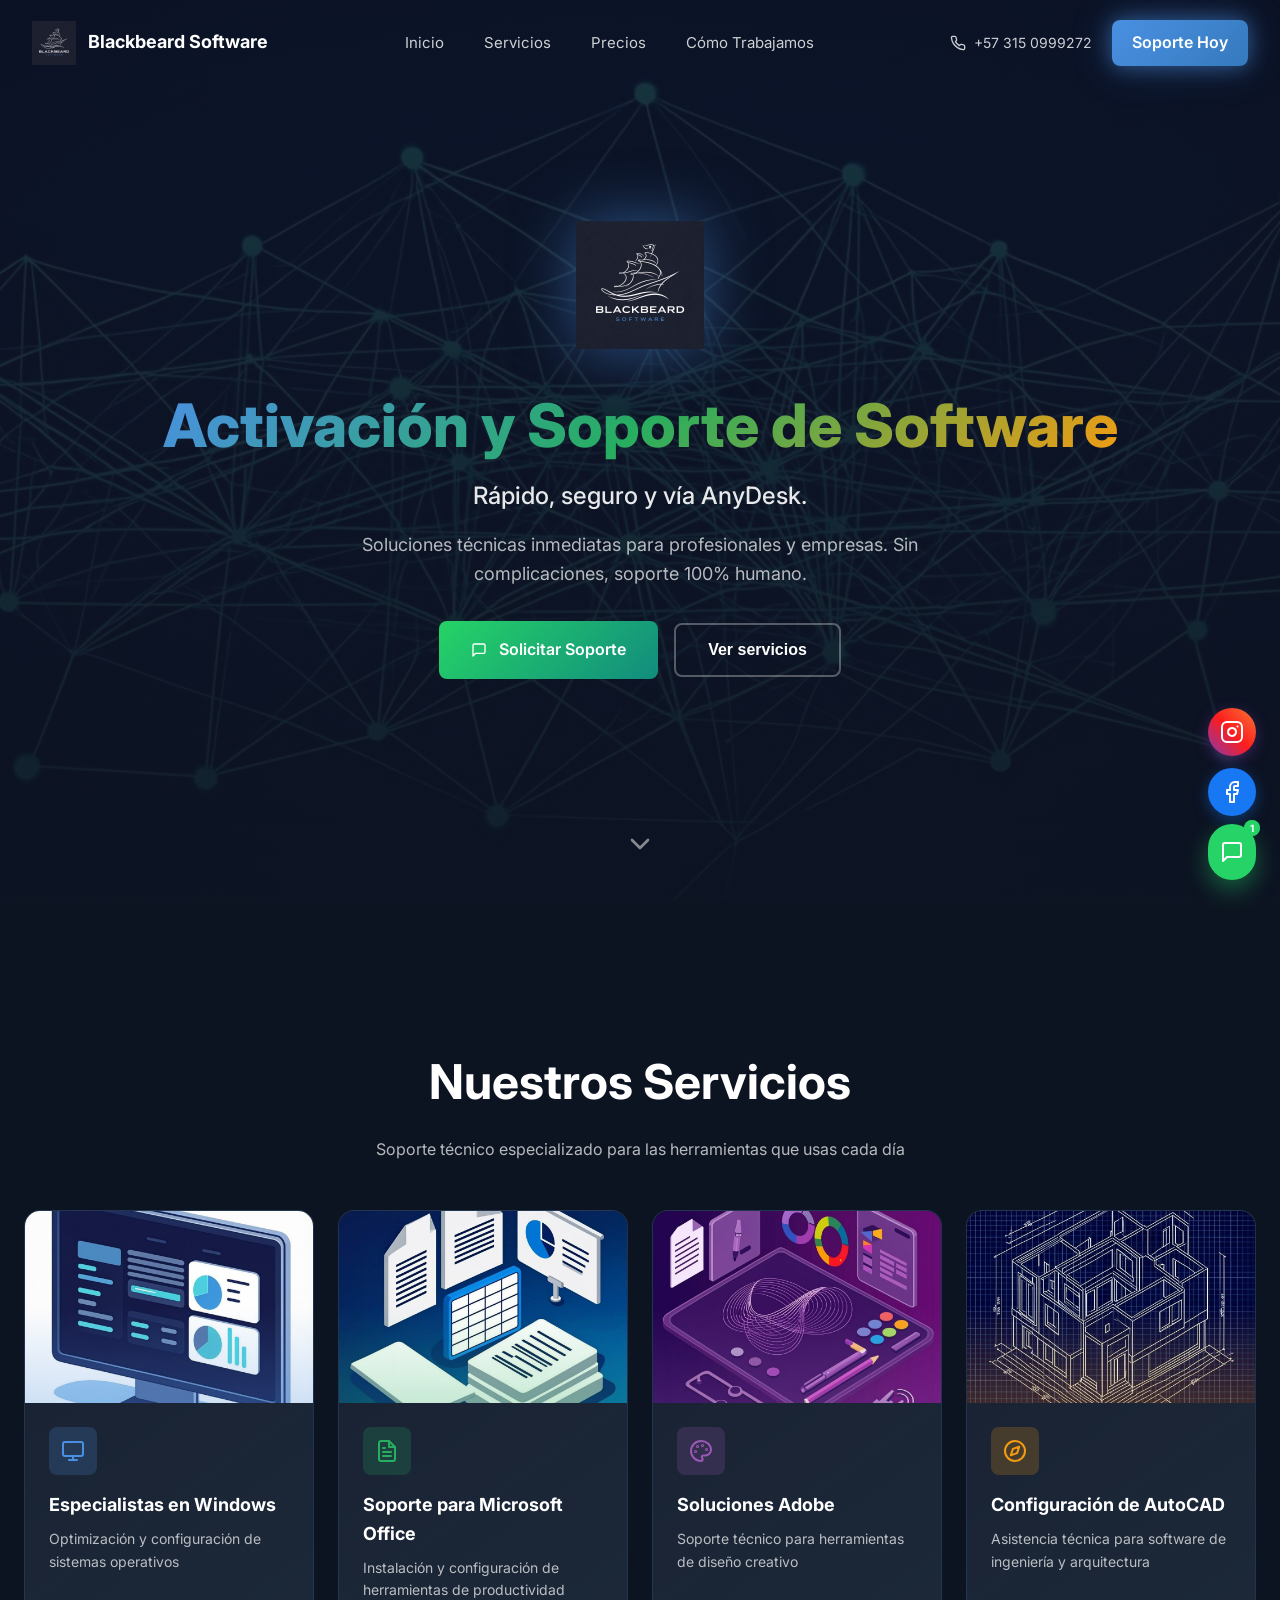
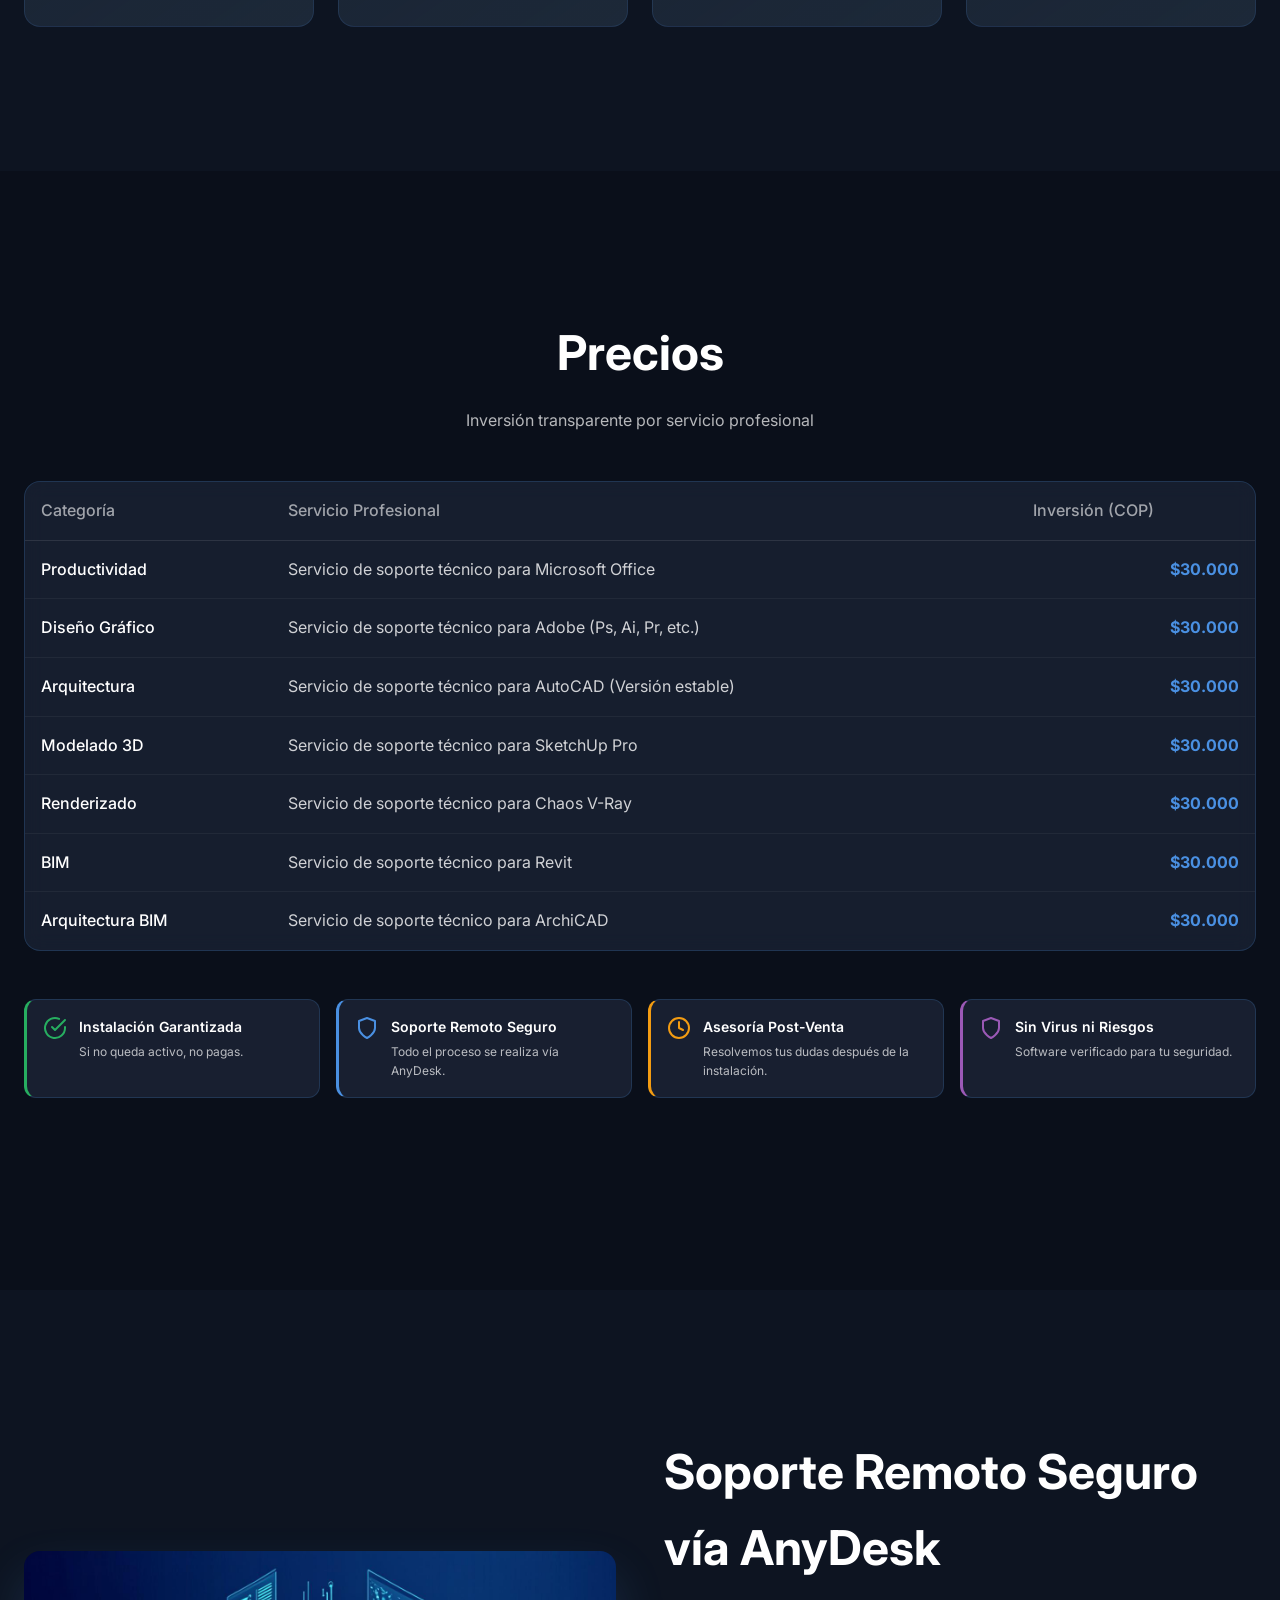
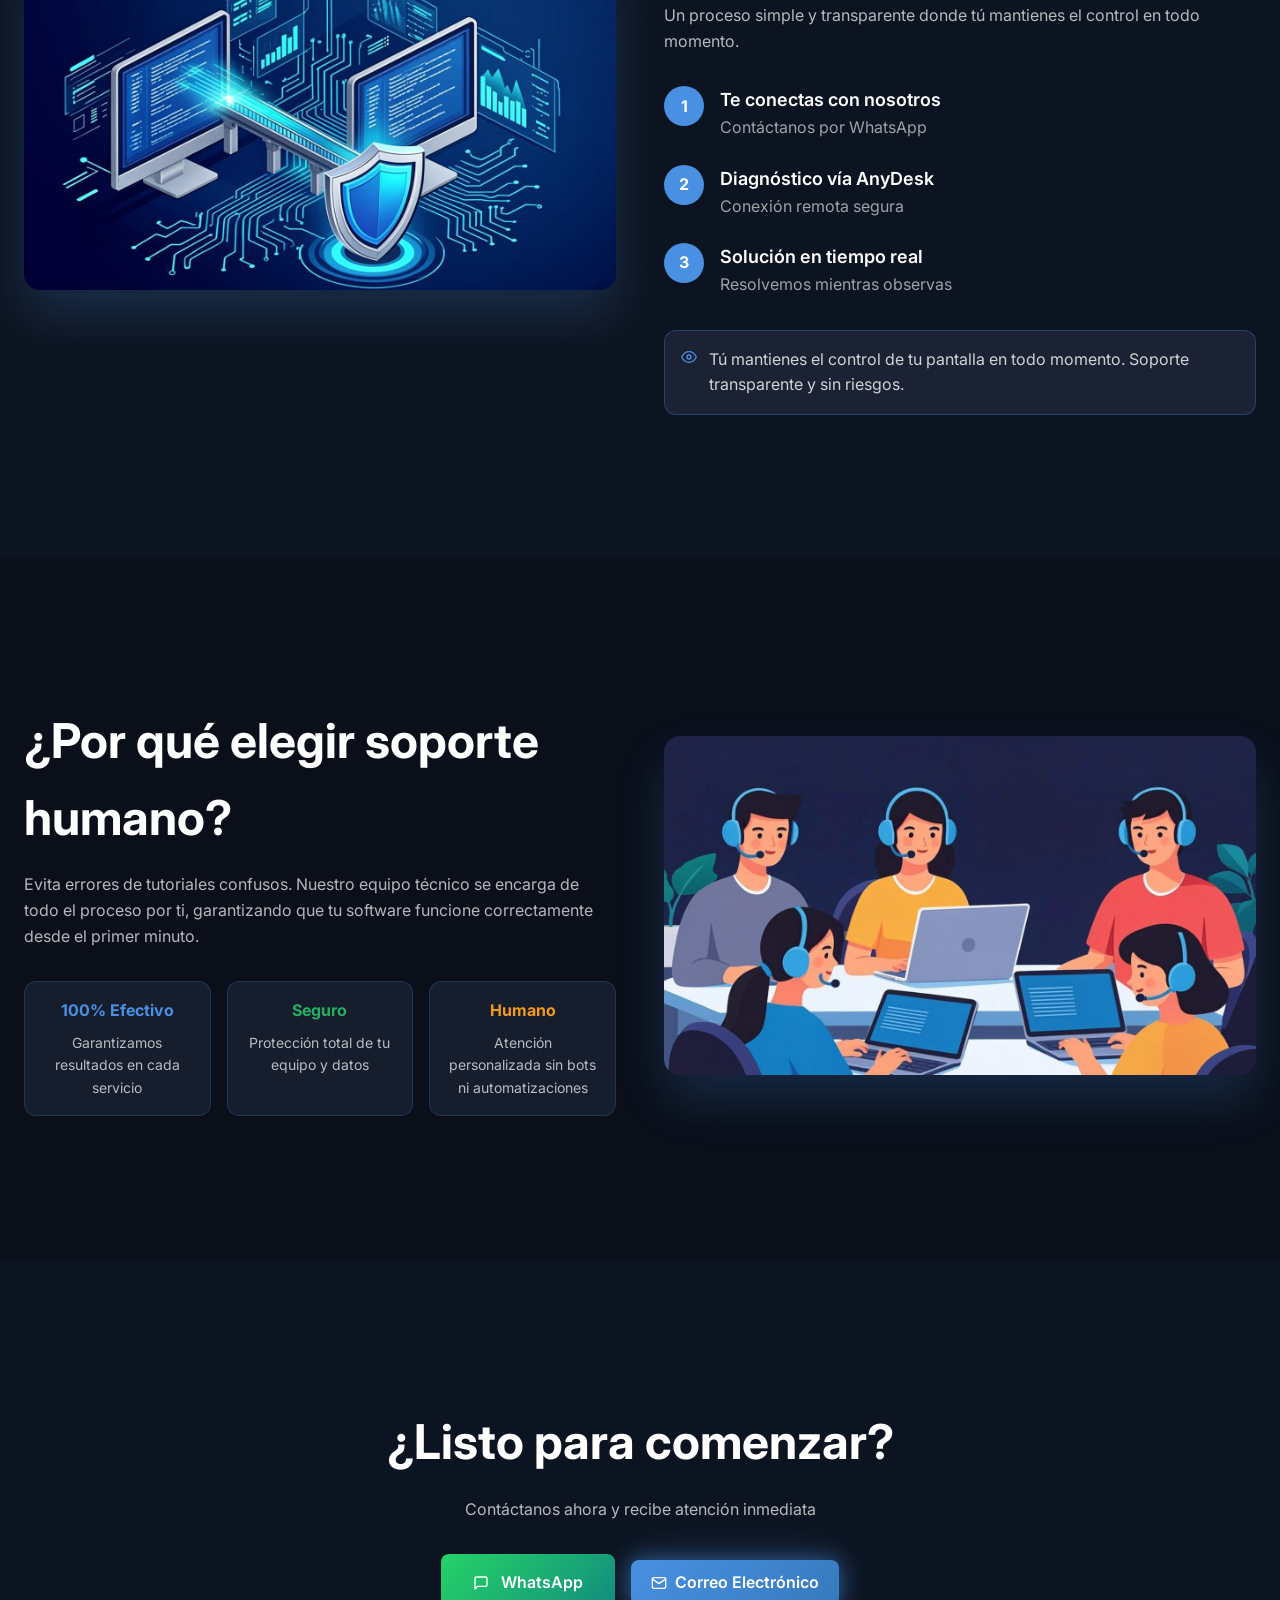
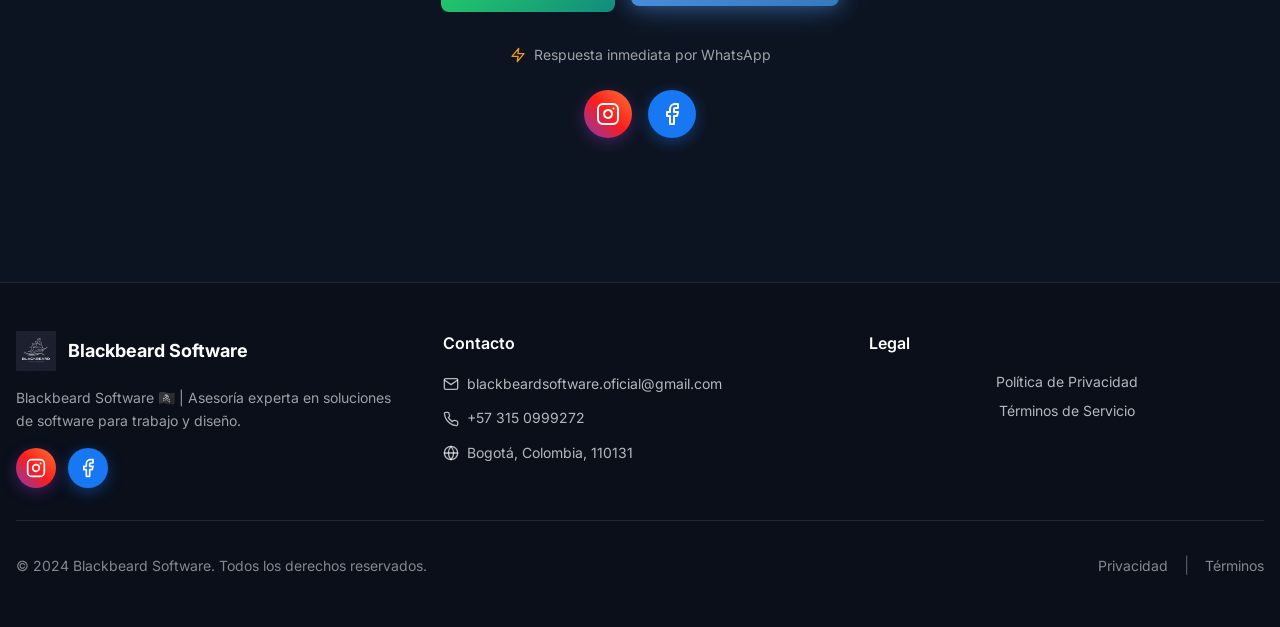
==== commit 64b4b18d: "Add files via upload" ====
--- a/index.html
+++ b/index.html
@@ -1,23 +1,6 @@
 <!DOCTYPE html>
 <html lang="es" style="color-scheme: dark">
 <head>
-<!-- Meta Pixel Code -->
-<script>
-!function(f,b,e,v,n,t,s)
-{if(f.fbq)return;n=f.fbq=function(){n.callMethod?
-n.callMethod.apply(n,arguments):n.queue.push(arguments)};
-if(!f._fbq)f._fbq=n;n.push=n;n.loaded=!0;n.version='2.0';
-n.queue=[];t=b.createElement(e);t.async=!0;
-t.src=v;s=b.getElementsByTagName(e)[0];
-s.parentNode.insertBefore(t,s)}(window, document,'script',
-'https://connect.facebook.net/en_US/fbevents.js');
-fbq('init', '1812271093062660');
-fbq('track', 'PageView');
-</script>
-<noscript><img height="1" width="1" style="display:none"
-src="https://www.facebook.com/tr?id=1812271093062660&ev=PageView&noscript=1"
-/></noscript>
-<!-- End Meta Pixel Code -->
   <meta charset="UTF-8">
   <meta name="viewport" content="width=device-width, initial-scale=1.0">
   <meta name="description" content="Soluciones técnicas inmediatas para profesionales y empresas. Activación y soporte de Windows, Microsoft Office, Adobe, AutoCAD. Soporte remoto vía AnyDesk. Sin complicaciones, soporte 100% humano.">
@@ -272,11 +255,6 @@
                 <td>Servicio de soporte técnico para ArchiCAD</td>
                 <td class="price">$30.000</td>
               </tr>
-              <tr>
-                <td class="category">Renderizado 3D</td>
-                <td>Servicio de soporte técnico para Lumion</td>
-                <td class="price">$60.000</td>
-              </tr>
             </tbody>
           </table>
         </div>
@@ -331,47 +309,7 @@
           </div>
         </div>
 
-        <!-- Combos -->
-        <div class="combos-header">
-          <h3 class="combos-title">Combos Especiales</h3>
-          <p class="combos-description">Ahorra más contratando paquetes</p>
-        </div>
-        <div class="combos-grid">
-          <div class="combo-card">
-            <div class="combo-badge">Ahorras $10.000</div>
-            <h4 class="combo-name">Combo Oficina</h4>
-            <p class="combo-includes">Office + Optimización de Windows</p>
-            <div class="combo-footer">
-              <div class="combo-price">
-                <span class="price-value">$50.000</span>
-                <span class="price-currency">COP</span>
-              </div>
-              <a href="https://wa.me/573150999272?text=Hola,%20me%20interesa%20el%20Combo%20Oficina" target="_blank" rel="noopener noreferrer" class="btn-whatsapp-small">
-                <svg class="icon" viewBox="0 0 24 24" fill="none" stroke="currentColor" stroke-width="2" stroke-linecap="round" stroke-linejoin="round">
-                  <path d="M21 15a2 2 0 0 1-2 2H7l-4 4V5a2 2 0 0 1 2-2h14a2 2 0 0 1 2 2z"/>
-                </svg>
-                Solicitar
-              </a>
-            </div>
-          </div>
-          <div class="combo-card">
-            <div class="combo-badge">Ahorras $15.000</div>
-            <h4 class="combo-name">Combo Arquitecto</h4>
-            <p class="combo-includes">AutoCAD + SketchUp + V-Ray</p>
-            <div class="combo-footer">
-              <div class="combo-price">
-                <span class="price-value">$75.000</span>
-                <span class="price-currency">COP</span>
-              </div>
-              <a href="https://wa.me/573150999272?text=Hola,%20me%20interesa%20el%20Combo%20Arquitecto" target="_blank" rel="noopener noreferrer" class="btn-whatsapp-small">
-                <svg class="icon" viewBox="0 0 24 24" fill="none" stroke="currentColor" stroke-width="2" stroke-linecap="round" stroke-linejoin="round">
-                  <path d="M21 15a2 2 0 0 1-2 2H7l-4 4V5a2 2 0 0 1 2-2h14a2 2 0 0 1 2 2z"/>
-                </svg>
-                Solicitar
-              </a>
-            </div>
-          </div>
-        </div>
+
       </div>
     </section>
 
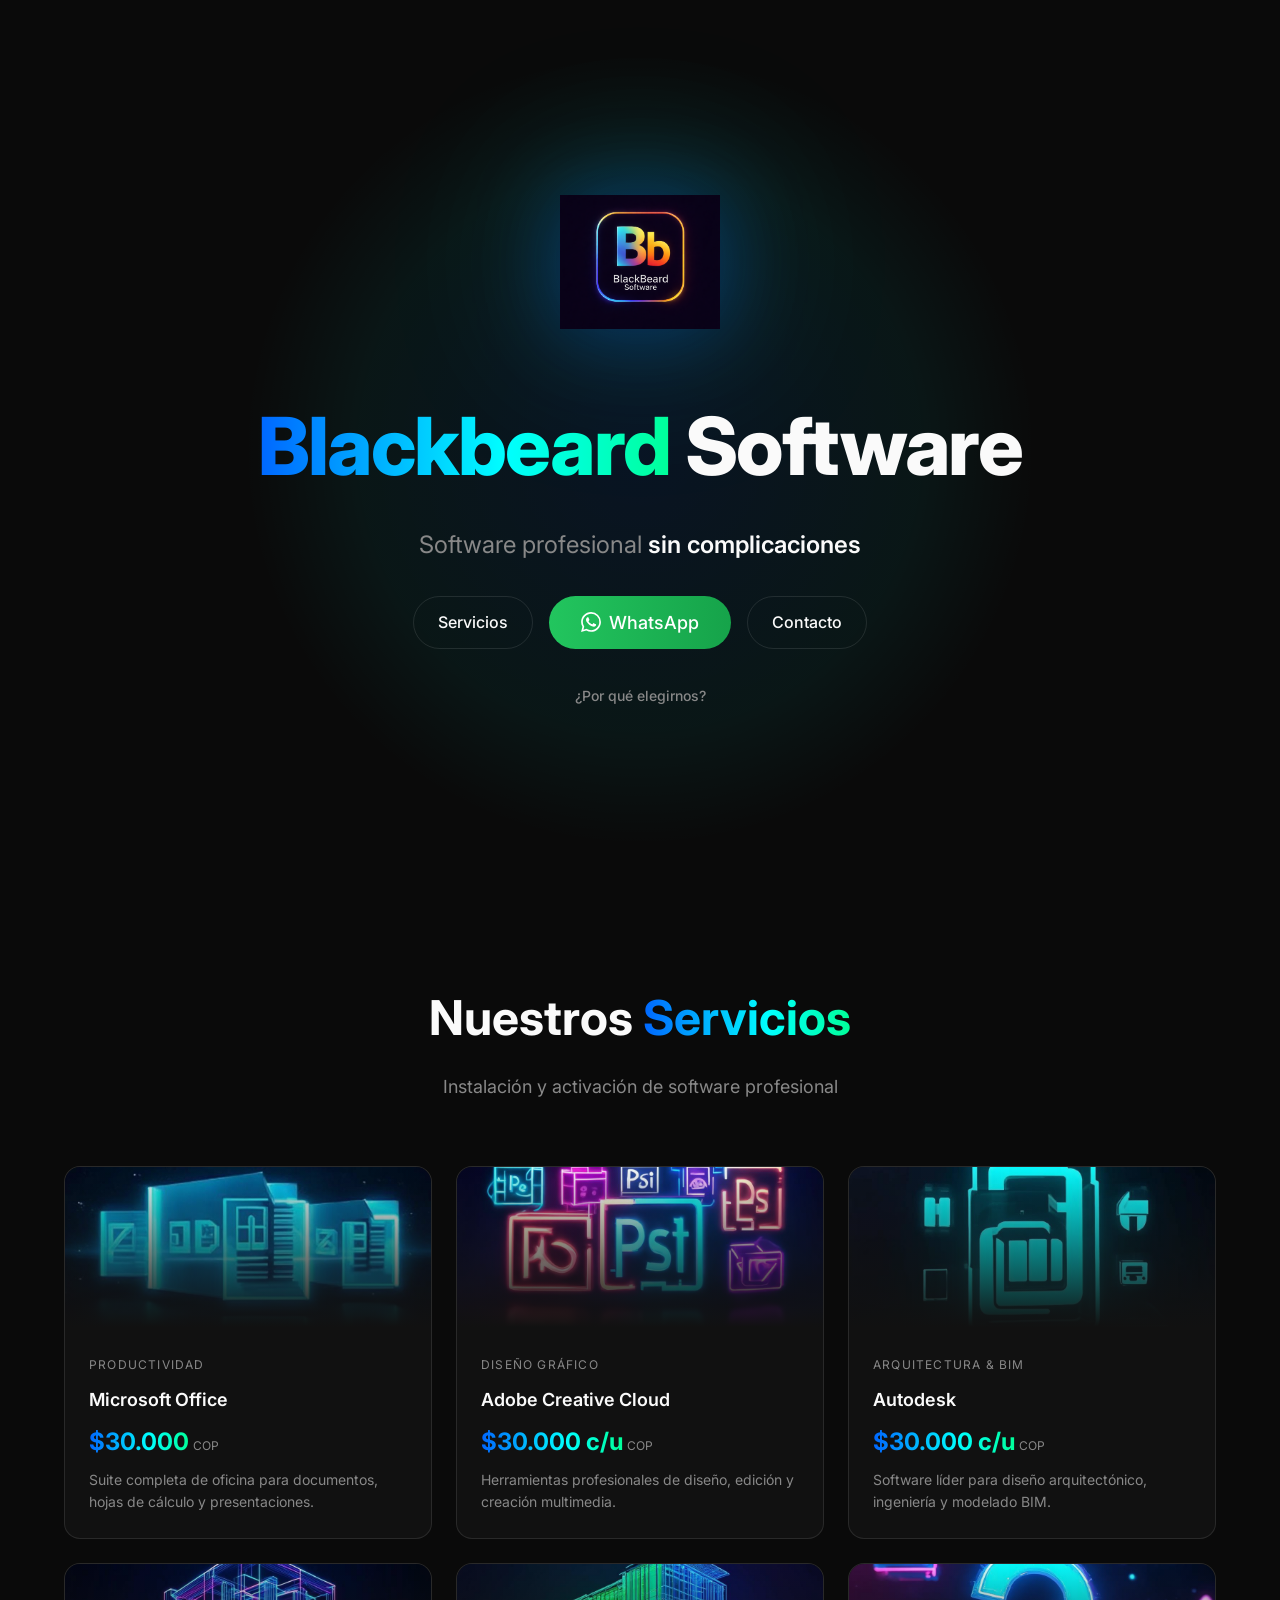
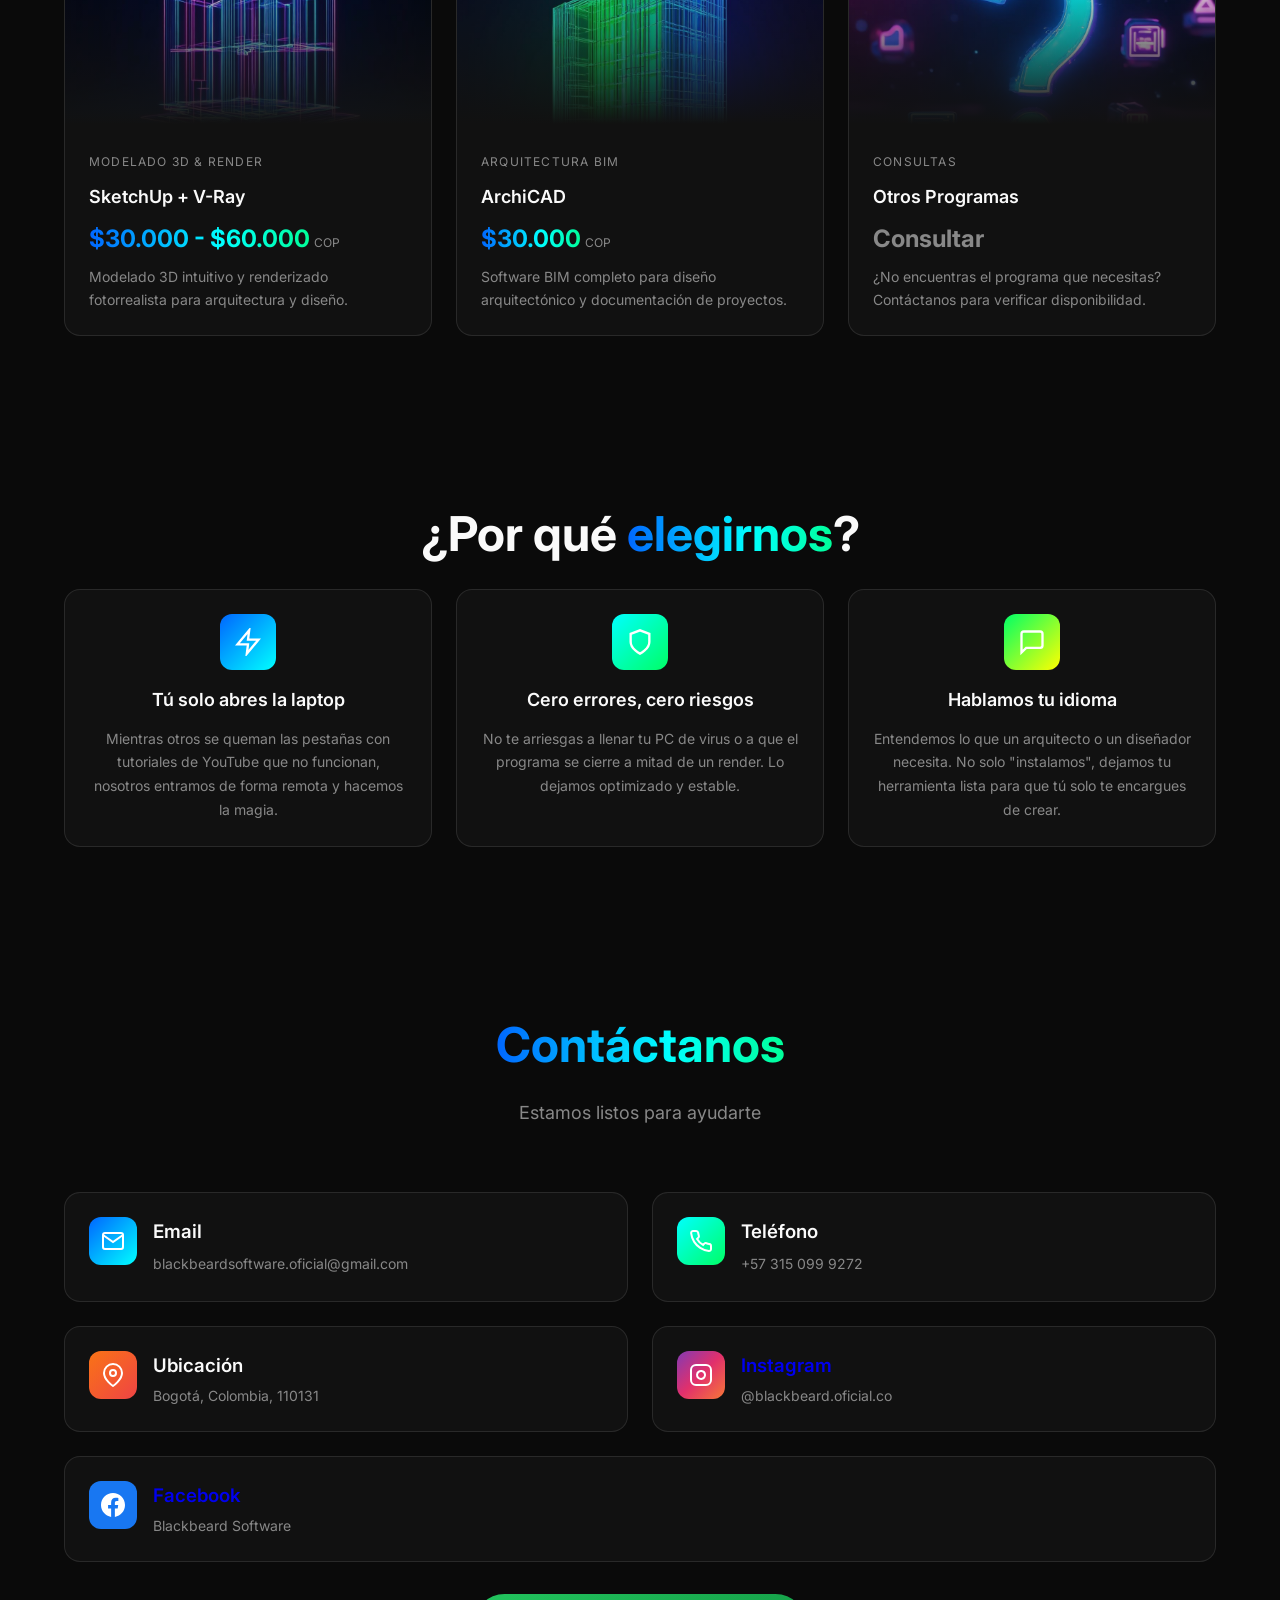
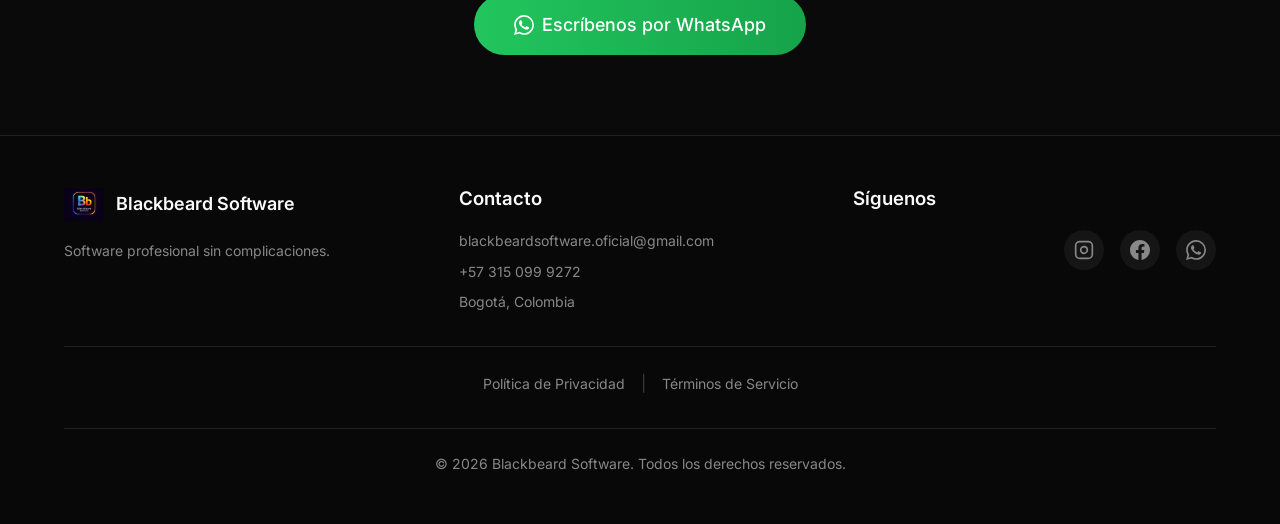
==== commit 65997159: "Add files via upload" ====
--- a/index.html
+++ b/index.html
@@ -1,436 +1,299 @@
 <!DOCTYPE html>
-<html lang="es" style="color-scheme: dark">
+<html lang="es">
 <head>
   <meta charset="UTF-8">
   <meta name="viewport" content="width=device-width, initial-scale=1.0">
-  <meta name="description" content="Soluciones técnicas inmediatas para profesionales y empresas. Activación y soporte de Windows, Microsoft Office, Adobe, AutoCAD. Soporte remoto vía AnyDesk. Sin complicaciones, soporte 100% humano.">
-  <meta name="keywords" content="soporte técnico, activación software, Windows, Microsoft Office, Adobe, AutoCAD, AnyDesk, soporte remoto">
-  <meta property="og:title" content="Blackbeard Software | Activación y Soporte de Software">
-  <meta property="og:description" content="Soluciones técnicas inmediatas para profesionales y empresas. Soporte remoto vía AnyDesk.">
-  <meta property="og:type" content="website">
-  <meta property="og:image" content="logo-blackbeard.png">
-  <meta name="twitter:card" content="summary_large_image">
-  <meta name="twitter:title" content="Blackbeard Software | Activación y Soporte de Software">
-  <meta name="twitter:description" content="Soluciones técnicas inmediatas para profesionales y empresas.">
-  <title>Blackbeard Software | Activación y Soporte de Software</title>
+  <title>Blackbeard Software | Software Profesional Sin Complicaciones</title>
+  <meta name="description" content="Instalación y activación de software profesional en Bogotá, Colombia. Microsoft Office, Adobe, Autodesk, SketchUp y más.">
+  <meta name="keywords" content="Blackbeard Software, instalación software, Adobe, Autodesk, Microsoft Office, Bogotá, Colombia">
+  <meta name="author" content="Blackbeard Software">
+  <link rel="icon" href="logo-blackbeard.png">
+  <link rel="stylesheet" href="styles/main.css">
   <link rel="preconnect" href="https://fonts.googleapis.com">
   <link rel="preconnect" href="https://fonts.gstatic.com" crossorigin>
   <link href="https://fonts.googleapis.com/css2?family=Inter:wght@400;500;600;700;800&display=swap" rel="stylesheet">
-  <link rel="stylesheet" href="styles/main.css">
-  <link rel="icon" href="logo-blackbeard.png">
+  
+  <!-- Open Graph -->
+  <meta property="og:title" content="Blackbeard Software">
+  <meta property="og:description" content="Software profesional sin complicaciones">
+  <meta property="og:image" content="logo-blackbeard.png">
+  <meta property="og:type" content="website">
 </head>
 <body>
-  <!-- Header -->
-  <header class="header" id="header">
-    <div class="header-container">
-      <div class="header-content">
-        <!-- Logo -->
-        <div class="logo-container">
-          <img src="logo-blackbeard.png" alt="Blackbeard Software" class="logo">
-          <span class="logo-text">Blackbeard Software</span>
-        </div>
-
-        <!-- Desktop Navigation -->
-        <nav class="nav-desktop" id="nav-desktop">
-          <button onclick="scrollToSection('inicio')" class="nav-link">Inicio</button>
-          <button onclick="scrollToSection('servicios')" class="nav-link">Servicios</button>
-          <button onclick="scrollToSection('precios')" class="nav-link">Precios</button>
-          <button onclick="scrollToSection('como-trabajamos')" class="nav-link">Cómo Trabajamos</button>
-        </nav>
-
-        <!-- Desktop CTA & Phone -->
-        <div class="header-actions" id="header-actions">
-          <a href="tel:+573150999272" class="phone-link">
-            <svg class="icon" viewBox="0 0 24 24" fill="none" stroke="currentColor" stroke-width="2" stroke-linecap="round" stroke-linejoin="round">
-              <path d="M22 16.92v3a2 2 0 0 1-2.18 2 19.79 19.79 0 0 1-8.63-3.07 19.5 19.5 0 0 1-6-6 19.79 19.79 0 0 1-3.07-8.67A2 2 0 0 1 4.11 2h3a2 2 0 0 1 2 1.72 12.84 12.84 0 0 0 .7 2.81 2 2 0 0 1-.45 2.11L8.09 9.91a16 16 0 0 0 6 6l1.27-1.27a2 2 0 0 1 2.11-.45 12.84 12.84 0 0 0 2.81.7A2 2 0 0 1 22 16.92z"/>
-            </svg>
-            <span>+57 315 0999272</span>
-          </a>
-          <a href="https://wa.me/573150999272?text=Hola,%20necesito%20soporte%20técnico%20para%20mi%20software" target="_blank" rel="noopener noreferrer" class="btn-primary glow-blue">
-            Soporte Hoy
-          </a>
-        </div>
-
-        <!-- Mobile Menu Button -->
-        <button class="menu-toggle" id="menu-toggle" onclick="toggleMenu()">
-          <svg class="icon-menu" id="icon-menu" viewBox="0 0 24 24" fill="none" stroke="currentColor" stroke-width="2" stroke-linecap="round" stroke-linejoin="round">
-            <line x1="3" y1="12" x2="21" y2="12"></line>
-            <line x1="3" y1="6" x2="21" y2="6"></line>
-            <line x1="3" y1="18" x2="21" y2="18"></line>
-          </svg>
-          <svg class="icon-close hidden" id="icon-close" viewBox="0 0 24 24" fill="none" stroke="currentColor" stroke-width="2" stroke-linecap="round" stroke-linejoin="round">
-            <line x1="18" y1="6" x2="6" y2="18"></line>
-            <line x1="6" y1="6" x2="18" y2="18"></line>
-          </svg>
-        </button>
-      </div>
-
-      <!-- Mobile Menu -->
-      <nav class="nav-mobile hidden" id="nav-mobile">
-        <button onclick="scrollToSection('inicio')" class="nav-link-mobile">Inicio</button>
-        <button onclick="scrollToSection('servicios')" class="nav-link-mobile">Servicios</button>
-        <button onclick="scrollToSection('precios')" class="nav-link-mobile">Precios</button>
-        <button onclick="scrollToSection('como-trabajamos')" class="nav-link-mobile">Cómo Trabajamos</button>
-        <a href="tel:+573150999272" class="phone-link-mobile">
-          <svg class="icon" viewBox="0 0 24 24" fill="none" stroke="currentColor" stroke-width="2" stroke-linecap="round" stroke-linejoin="round">
-            <path d="M22 16.92v3a2 2 0 0 1-2.18 2 19.79 19.79 0 0 1-8.63-3.07 19.5 19.5 0 0 1-6-6 19.79 19.79 0 0 1-3.07-8.67A2 2 0 0 1 4.11 2h3a2 2 0 0 1 2 1.72 12.84 12.84 0 0 0 .7 2.81 2 2 0 0 1-.45 2.11L8.09 9.91a16 16 0 0 0 6 6l1.27-1.27a2 2 0 0 1 2.11-.45 12.84 12.84 0 0 0 2.81.7A2 2 0 0 1 22 16.92z"/>
-          </svg>
-          <span>+57 315 0999272</span>
+  <!-- Hero Section -->
+  <section class="hero">
+    <div class="hero-bg"></div>
+    
+    <div class="logo-container float-animation">
+      <img src="logo-blackbeard.png" alt="Blackbeard Software Logo" class="logo">
+    </div>
+    
+    <h1 class="title">
+      <span class="gradient-text">Blackbeard</span>
+      <span class="text-white"> Software</span>
+    </h1>
+    
+    <p class="tagline">
+      Software profesional <span class="text-bold">sin complicaciones</span>
+    </p>
+    
+    <div class="cta-buttons">
+      <div class="main-buttons">
+        <button class="btn btn-outline" onclick="scrollToSection('services')">Servicios</button>
+        <a href="https://wa.me/573150999272" target="_blank" rel="noopener noreferrer">
+          <button class="btn btn-whatsapp">
+            <svg class="whatsapp-icon" viewBox="0 0 24 24" fill="currentColor">
+              <path d="M17.472 14.382c-.297-.149-1.758-.867-2.03-.967-.273-.099-.471-.148-.67.15-.197.297-.767.966-.94 1.164-.173.199-.347.223-.644.075-.297-.15-1.255-.463-2.39-1.475-.883-.788-1.48-1.761-1.653-2.059-.173-.297-.018-.458.13-.606.134-.133.298-.347.446-.52.149-.174.198-.298.298-.497.099-.198.05-.371-.025-.52-.075-.149-.669-1.612-.916-2.207-.242-.579-.487-.5-.669-.51-.173-.008-.371-.01-.57-.01-.198 0-.52.074-.792.372-.272.297-1.04 1.016-1.04 2.479 0 1.462 1.065 2.875 1.213 3.074.149.198 2.096 3.2 5.077 4.487.709.306 1.262.489 1.694.625.712.227 1.36.195 1.871.118.571-.085 1.758-.719 2.006-1.413.248-.694.248-1.289.173-1.413-.074-.124-.272-.198-.57-.347m-5.421 7.403h-.004a9.87 9.87 0 01-5.031-1.378l-.361-.214-3.741.982.998-3.648-.235-.374a9.86 9.86 0 01-1.51-5.26c.001-5.45 4.436-9.884 9.888-9.884 2.64 0 5.122 1.03 6.988 2.898a9.825 9.825 0 012.893 6.994c-.003 5.45-4.437 9.884-9.885 9.884m8.413-18.297A11.815 11.815 0 0012.05 0C5.495 0 .16 5.335.157 11.892c0 2.096.547 4.142 1.588 5.945L.057 24l6.305-1.654a11.882 11.882 0 005.683 1.448h.005c6.554 0 11.89-5.335 11.893-11.893a11.821 11.821 0 00-3.48-8.413z"/>
+            </svg>
+            WhatsApp
+          </button>
         </a>
-        <a href="https://wa.me/573150999272?text=Hola,%20necesito%20soporte%20técnico%20para%20mi%20software" target="_blank" rel="noopener noreferrer" class="btn-primary-mobile">
-          Soporte Hoy
+        <button class="btn btn-outline" onclick="scrollToSection('contact')">Contacto</button>
+      </div>
+      <div class="secondary-buttons">
+        <button class="btn btn-ghost" onclick="scrollToSection('why-us')">¿Por qué elegirnos?</button>
+      </div>
+    </div>
+  </section>
+
+  <!-- Services Section -->
+  <section id="services" class="services">
+    <div class="container">
+      <h2 class="section-title">Nuestros <span class="gradient-text">Servicios</span></h2>
+      <p class="section-subtitle">Instalación y activación de software profesional</p>
+      
+      <div class="services-grid">
+        <!-- Microsoft Office -->
+        <div class="service-card" onclick="openServiceModal('office')">
+          <div class="service-image">
+            <img src="images/services/office.png" alt="Microsoft Office">
+            <div class="service-overlay"></div>
+          </div>
+          <div class="service-content">
+            <span class="service-category">Productividad</span>
+            <h3 class="service-name">Microsoft Office</h3>
+            <div class="service-price">
+              <span class="price gradient-text">$30.000</span>
+              <span class="currency">COP</span>
+            </div>
+            <p class="service-desc">Suite completa de oficina para documentos, hojas de cálculo y presentaciones.</p>
+          </div>
+        </div>
+
+        <!-- Adobe Creative Cloud -->
+        <div class="service-card" onclick="openServiceModal('adobe')">
+          <div class="service-image">
+            <img src="images/services/adobe.png" alt="Adobe Creative Cloud">
+            <div class="service-overlay"></div>
+          </div>
+          <div class="service-content">
+            <span class="service-category">Diseño Gráfico</span>
+            <h3 class="service-name">Adobe Creative Cloud</h3>
+            <div class="service-price">
+              <span class="price gradient-text">$30.000 c/u</span>
+              <span class="currency">COP</span>
+            </div>
+            <p class="service-desc">Herramientas profesionales de diseño, edición y creación multimedia.</p>
+          </div>
+        </div>
+
+        <!-- Autodesk -->
+        <div class="service-card" onclick="openServiceModal('autodesk')">
+          <div class="service-image">
+            <img src="images/services/autodesk.png" alt="Autodesk">
+            <div class="service-overlay"></div>
+          </div>
+          <div class="service-content">
+            <span class="service-category">Arquitectura & BIM</span>
+            <h3 class="service-name">Autodesk</h3>
+            <div class="service-price">
+              <span class="price gradient-text">$30.000 c/u</span>
+              <span class="currency">COP</span>
+            </div>
+            <p class="service-desc">Software líder para diseño arquitectónico, ingeniería y modelado BIM.</p>
+          </div>
+        </div>
+
+        <!-- SketchUp + V-Ray -->
+        <div class="service-card" onclick="openServiceModal('sketchup')">
+          <div class="service-image">
+            <img src="images/services/sketchup.png" alt="SketchUp + V-Ray">
+            <div class="service-overlay"></div>
+          </div>
+          <div class="service-content">
+            <span class="service-category">Modelado 3D & Render</span>
+            <h3 class="service-name">SketchUp + V-Ray</h3>
+            <div class="service-price">
+              <span class="price gradient-text">$30.000 - $60.000</span>
+              <span class="currency">COP</span>
+            </div>
+            <p class="service-desc">Modelado 3D intuitivo y renderizado fotorrealista para arquitectura y diseño.</p>
+          </div>
+        </div>
+
+        <!-- ArchiCAD -->
+        <div class="service-card" onclick="openServiceModal('archicad')">
+          <div class="service-image">
+            <img src="images/services/archicad.png" alt="ArchiCAD">
+            <div class="service-overlay"></div>
+          </div>
+          <div class="service-content">
+            <span class="service-category">Arquitectura BIM</span>
+            <h3 class="service-name">ArchiCAD</h3>
+            <div class="service-price">
+              <span class="price gradient-text">$30.000</span>
+              <span class="currency">COP</span>
+            </div>
+            <p class="service-desc">Software BIM completo para diseño arquitectónico y documentación de proyectos.</p>
+          </div>
+        </div>
+
+        <!-- Otros Programas -->
+        <div class="service-card" onclick="openServiceModal('otros')">
+          <div class="service-image">
+            <img src="images/services/otros.png" alt="Otros Programas">
+            <div class="service-overlay"></div>
+          </div>
+          <div class="service-content">
+            <span class="service-category">Consultas</span>
+            <h3 class="service-name">Otros Programas</h3>
+            <div class="service-price">
+              <span class="price text-muted">Consultar</span>
+            </div>
+            <p class="service-desc">¿No encuentras el programa que necesitas? Contáctanos para verificar disponibilidad.</p>
+          </div>
+        </div>
+      </div>
+    </div>
+  </section>
+
+  <!-- Why Choose Us Section -->
+  <section id="why-us" class="why-us">
+    <div class="container">
+      <h2 class="section-title">¿Por qué <span class="gradient-text">elegirnos</span>?</h2>
+      
+      <div class="why-grid">
+        <div class="why-card">
+          <div class="why-icon gradient-blue">
+            <svg viewBox="0 0 24 24" fill="none" stroke="currentColor" stroke-width="2">
+              <polygon points="13 2 3 14 12 14 11 22 21 10 12 10 13 2"></polygon>
+            </svg>
+          </div>
+          <h3 class="why-title">Tú solo abres la laptop</h3>
+          <p class="why-desc">Mientras otros se queman las pestañas con tutoriales de YouTube que no funcionan, nosotros entramos de forma remota y hacemos la magia.</p>
+        </div>
+
+        <div class="why-card">
+          <div class="why-icon gradient-cyan">
+            <svg viewBox="0 0 24 24" fill="none" stroke="currentColor" stroke-width="2">
+              <path d="M12 22s8-4 8-10V5l-8-3-8 3v7c0 6 8 10 8 10z"></path>
+            </svg>
+          </div>
+          <h3 class="why-title">Cero errores, cero riesgos</h3>
+          <p class="why-desc">No te arriesgas a llenar tu PC de virus o a que el programa se cierre a mitad de un render. Lo dejamos optimizado y estable.</p>
+        </div>
+
+        <div class="why-card">
+          <div class="why-icon gradient-green">
+            <svg viewBox="0 0 24 24" fill="none" stroke="currentColor" stroke-width="2">
+              <path d="M21 15a2 2 0 0 1-2 2H7l-4 4V5a2 2 0 0 1 2-2h14a2 2 0 0 1 2 2z"></path>
+            </svg>
+          </div>
+          <h3 class="why-title">Hablamos tu idioma</h3>
+          <p class="why-desc">Entendemos lo que un arquitecto o un diseñador necesita. No solo "instalamos", dejamos tu herramienta lista para que tú solo te encargues de crear.</p>
+        </div>
+      </div>
+    </div>
+  </section>
+
+  <!-- Contact Section -->
+  <section id="contact" class="contact">
+    <div class="container">
+      <h2 class="section-title"><span class="gradient-text">Contáctanos</span></h2>
+      <p class="section-subtitle">Estamos listos para ayudarte</p>
+      
+      <div class="contact-grid">
+        <div class="contact-card">
+          <div class="contact-icon gradient-blue">
+            <svg viewBox="0 0 24 24" fill="none" stroke="currentColor" stroke-width="2">
+              <path d="M4 4h16c1.1 0 2 .9 2 2v12c0 1.1-.9 2-2 2H4c-1.1 0-2-.9-2-2V6c0-1.1.9-2 2-2z"></path>
+              <polyline points="22,6 12,13 2,6"></polyline>
+            </svg>
+          </div>
+          <div class="contact-info">
+            <h3 class="contact-title">Email</h3>
+            <a href="mailto:blackbeardsoftware.oficial@gmail.com" class="contact-link">blackbeardsoftware.oficial@gmail.com</a>
+          </div>
+        </div>
+
+        <div class="contact-card">
+          <div class="contact-icon gradient-cyan">
+            <svg viewBox="0 0 24 24" fill="none" stroke="currentColor" stroke-width="2">
+              <path d="M22 16.92v3a2 2 0 0 1-2.18 2 19.79 19.79 0 0 1-8.63-3.07 19.5 19.5 0 0 1-6-6 19.79 19.79 0 0 1-3.07-8.67A2 2 0 0 1 4.11 2h3a2 2 0 0 1 2 1.72 12.84 12.84 0 0 0 .7 2.81 2 2 0 0 1-.45 2.11L8.09 9.91a16 16 0 0 0 6 6l1.27-1.27a2 2 0 0 1 2.11-.45 12.84 12.84 0 0 0 2.81.7A2 2 0 0 1 22 16.92z"></path>
+            </svg>
+          </div>
+          <div class="contact-info">
+            <h3 class="contact-title">Teléfono</h3>
+            <a href="tel:+573150999272" class="contact-link">+57 315 099 9272</a>
+          </div>
+        </div>
+
+        <div class="contact-card">
+          <div class="contact-icon gradient-orange">
+            <svg viewBox="0 0 24 24" fill="none" stroke="currentColor" stroke-width="2">
+              <path d="M21 10c0 7-9 13-9 13s-9-6-9-13a9 9 0 0 1 18 0z"></path>
+              <circle cx="12" cy="10" r="3"></circle>
+            </svg>
+          </div>
+          <div class="contact-info">
+            <h3 class="contact-title">Ubicación</h3>
+            <p class="contact-text">Bogotá, Colombia, 110131</p>
+          </div>
+        </div>
+
+        <a href="https://www.instagram.com/blackbeard.oficial.co/" target="_blank" rel="noopener noreferrer" class="contact-card-link">
+          <div class="contact-card">
+            <div class="contact-icon gradient-instagram">
+              <svg viewBox="0 0 24 24" fill="none" stroke="currentColor" stroke-width="2">
+                <rect x="2" y="2" width="20" height="20" rx="5" ry="5"></rect>
+                <path d="M16 11.37A4 4 0 1 1 12.63 8 4 4 0 0 1 16 11.37z"></path>
+                <line x1="17.5" y1="6.5" x2="17.51" y2="6.5"></line>
+              </svg>
+            </div>
+            <div class="contact-info">
+              <h3 class="contact-title">Instagram</h3>
+              <p class="contact-text">@blackbeard.oficial.co</p>
+            </div>
+          </div>
         </a>
-      </nav>
-    </div>
-  </header>
-
-  <!-- Main Content -->
-  <main class="main-content">
-    <!-- Hero Section -->
-    <section id="inicio" class="hero-section">
-      <div class="hero-bg"></div>
-      <div class="hero-overlay"></div>
-      <div class="hero-content">
-        <div class="logo-hero animate-float">
-          <img src="logo-blackbeard.png" alt="Blackbeard Software" class="logo-hero-img">
-        </div>
-        <h1 class="hero-title">
-          <span class="gradient-text">Activación y Soporte de Software</span>
-        </h1>
-        <p class="hero-subtitle">Rápido, seguro y vía AnyDesk.</p>
-        <p class="hero-description">Soluciones técnicas inmediatas para profesionales y empresas. Sin complicaciones, soporte 100% humano.</p>
-        <div class="hero-ctas">
-          <a href="https://wa.me/573150999272?text=Hola,%20necesito%20soporte%20técnico%20para%20mi%20software" target="_blank" rel="noopener noreferrer" class="btn-whatsapp">
-            <svg class="icon" viewBox="0 0 24 24" fill="none" stroke="currentColor" stroke-width="2" stroke-linecap="round" stroke-linejoin="round">
-              <path d="M21 15a2 2 0 0 1-2 2H7l-4 4V5a2 2 0 0 1 2-2h14a2 2 0 0 1 2 2z"/>
-            </svg>
-            Solicitar Soporte
-          </a>
-          <button onclick="scrollToSection('servicios')" class="btn-outline">
-            Ver servicios
+
+        <a href="https://www.facebook.com/share/1Eoynq6n83/?mibextid=wwXIfr" target="_blank" rel="noopener noreferrer" class="contact-card-link contact-card-wide">
+          <div class="contact-card">
+            <div class="contact-icon gradient-facebook">
+              <svg viewBox="0 0 24 24" fill="currentColor">
+                <path d="M24 12.073c0-6.627-5.373-12-12-12s-12 5.373-12 12c0 5.99 4.388 10.954 10.125 11.854v-8.385H7.078v-3.47h3.047V9.43c0-3.007 1.792-4.669 4.533-4.669 1.312 0 2.686.235 2.686.235v2.953H15.83c-1.491 0-1.956.925-1.956 1.874v2.25h3.328l-.532 3.47h-2.796v8.385C19.612 23.027 24 18.062 24 12.073z"/>
+              </svg>
+            </div>
+            <div class="contact-info">
+              <h3 class="contact-title">Facebook</h3>
+              <p class="contact-text">Blackbeard Software</p>
+            </div>
+          </div>
+        </a>
+      </div>
+
+      <div class="contact-cta">
+        <a href="https://wa.me/573150999272" target="_blank" rel="noopener noreferrer">
+          <button class="btn btn-whatsapp btn-large">
+            <svg class="whatsapp-icon" viewBox="0 0 24 24" fill="currentColor">
+              <path d="M17.472 14.382c-.297-.149-1.758-.867-2.03-.967-.273-.099-.471-.148-.67.15-.197.297-.767.966-.94 1.164-.173.199-.347.223-.644.075-.297-.15-1.255-.463-2.39-1.475-.883-.788-1.48-1.761-1.653-2.059-.173-.297-.018-.458.13-.606.134-.133.298-.347.446-.52.149-.174.198-.298.298-.497.099-.198.05-.371-.025-.52-.075-.149-.669-1.612-.916-2.207-.242-.579-.487-.5-.669-.51-.173-.008-.371-.01-.57-.01-.198 0-.52.074-.792.372-.272.297-1.04 1.016-1.04 2.479 0 1.462 1.065 2.875 1.213 3.074.149.198 2.096 3.2 5.077 4.487.709.306 1.262.489 1.694.625.712.227 1.36.195 1.871.118.571-.085 1.758-.719 2.006-1.413.248-.694.248-1.289.173-1.413-.074-.124-.272-.198-.57-.347m-5.421 7.403h-.004a9.87 9.87 0 01-5.031-1.378l-.361-.214-3.741.982.998-3.648-.235-.374a9.86 9.86 0 01-1.51-5.26c.001-5.45 4.436-9.884 9.888-9.884 2.64 0 5.122 1.03 6.988 2.898a9.825 9.825 0 012.893 6.994c-.003 5.45-4.437 9.884-9.885 9.884m8.413-18.297A11.815 11.815 0 0012.05 0C5.495 0 .16 5.335.157 11.892c0 2.096.547 4.142 1.588 5.945L.057 24l6.305-1.654a11.882 11.882 0 005.683 1.448h.005c6.554 0 11.89-5.335 11.893-11.893a11.821 11.821 0 00-3.48-8.413z"/>
+            </svg>
+            Escríbenos por WhatsApp
           </button>
-        </div>
-      </div>
-      <div class="scroll-indicator">
-        <svg class="icon-chevron" viewBox="0 0 24 24" fill="none" stroke="currentColor" stroke-width="2" stroke-linecap="round" stroke-linejoin="round">
-          <polyline points="6 9 12 15 18 9"></polyline>
-        </svg>
-      </div>
-    </section>
-
-    <!-- Services Section -->
-    <section id="servicios" class="section">
-      <div class="container">
-        <div class="section-header">
-          <h2 class="section-title">Nuestros Servicios</h2>
-          <p class="section-description">Soporte técnico especializado para las herramientas que usas cada día</p>
-        </div>
-        <div class="services-grid">
-          <!-- Windows -->
-          <div class="service-card">
-            <div class="service-image" style="--service-color: #4A90E2;">
-              <img src="images/service-windows.png" alt="Windows">
-            </div>
-            <div class="service-content">
-              <div class="service-icon" style="background: rgba(74, 144, 226, 0.2); color: #4A90E2;">
-                <svg viewBox="0 0 24 24" fill="none" stroke="currentColor" stroke-width="2" stroke-linecap="round" stroke-linejoin="round">
-                  <rect x="2" y="3" width="20" height="14" rx="2" ry="2"></rect>
-                  <line x1="8" y1="21" x2="16" y2="21"></line>
-                  <line x1="12" y1="17" x2="12" y2="21"></line>
-                </svg>
-              </div>
-              <h3 class="service-title">Especialistas en Windows</h3>
-              <p class="service-description">Optimización y configuración de sistemas operativos</p>
-            </div>
-          </div>
-          <!-- Office -->
-          <div class="service-card">
-            <div class="service-image" style="--service-color: #27AE60;">
-              <img src="images/service-office.png" alt="Office">
-            </div>
-            <div class="service-content">
-              <div class="service-icon" style="background: rgba(39, 174, 96, 0.2); color: #27AE60;">
-                <svg viewBox="0 0 24 24" fill="none" stroke="currentColor" stroke-width="2" stroke-linecap="round" stroke-linejoin="round">
-                  <path d="M14 2H6a2 2 0 0 0-2 2v16a2 2 0 0 0 2 2h12a2 2 0 0 0 2-2V8z"></path>
-                  <polyline points="14 2 14 8 20 8"></polyline>
-                  <line x1="16" y1="13" x2="8" y2="13"></line>
-                  <line x1="16" y1="17" x2="8" y2="17"></line>
-                  <polyline points="10 9 9 9 8 9"></polyline>
-                </svg>
-              </div>
-              <h3 class="service-title">Soporte para Microsoft Office</h3>
-              <p class="service-description">Instalación y configuración de herramientas de productividad</p>
-            </div>
-          </div>
-          <!-- Adobe -->
-          <div class="service-card">
-            <div class="service-image" style="--service-color: #9B59B6;">
-              <img src="images/service-adobe.png" alt="Adobe">
-            </div>
-            <div class="service-content">
-              <div class="service-icon" style="background: rgba(155, 89, 182, 0.2); color: #9B59B6;">
-                <svg viewBox="0 0 24 24" fill="none" stroke="currentColor" stroke-width="2" stroke-linecap="round" stroke-linejoin="round">
-                  <circle cx="13.5" cy="6.5" r="0.5"/>
-                  <circle cx="17.5" cy="10.5" r="0.5"/>
-                  <circle cx="8.5" cy="7.5" r="0.5"/>
-                  <circle cx="6.5" cy="12.5" r="0.5"/>
-                  <path d="M12 2C6.5 2 2 6.5 2 12s4.5 10 10 10c.926 0 1.648-.746 1.648-1.688 0-.437-.18-.835-.437-1.125-.29-.289-.438-.652-.438-1.125a1.64 1.64 0 0 1 1.668-1.668h1.996c3.051 0 5.555-2.503 5.555-5.555C21.965 6.012 17.461 2 12 2z"/>
-                </svg>
-              </div>
-              <h3 class="service-title">Soluciones Adobe</h3>
-              <p class="service-description">Soporte técnico para herramientas de diseño creativo</p>
-            </div>
-          </div>
-          <!-- AutoCAD -->
-          <div class="service-card">
-            <div class="service-image" style="--service-color: #F39C12;">
-              <img src="images/service-autocad.png" alt="AutoCAD">
-            </div>
-            <div class="service-content">
-              <div class="service-icon" style="background: rgba(243, 156, 18, 0.2); color: #F39C12;">
-                <svg viewBox="0 0 24 24" fill="none" stroke="currentColor" stroke-width="2" stroke-linecap="round" stroke-linejoin="round">
-                  <circle cx="12" cy="12" r="10"/>
-                  <polygon points="16.24 7.76 14.12 14.12 7.76 16.24 9.88 9.88 16.24 7.76"/>
-                </svg>
-              </div>
-              <h3 class="service-title">Configuración de AutoCAD</h3>
-              <p class="service-description">Asistencia técnica para software de ingeniería y arquitectura</p>
-            </div>
-          </div>
-        </div>
-      </div>
-    </section>
-
-    <!-- Pricing Section -->
-    <section id="precios" class="section section-dark">
-      <div class="container">
-        <div class="section-header">
-          <h2 class="section-title">Precios</h2>
-          <p class="section-description">Inversión transparente por servicio profesional</p>
-        </div>
-
-        <!-- Pricing Table -->
-        <div class="pricing-table">
-          <table class="pricing-table-content">
-            <thead>
-              <tr>
-                <th>Categoría</th>
-                <th>Servicio Profesional</th>
-                <th>Inversión (COP)</th>
-              </tr>
-            </thead>
-            <tbody>
-              <tr>
-                <td class="category">Productividad</td>
-                <td>Servicio de soporte técnico para Microsoft Office</td>
-                <td class="price">$30.000</td>
-              </tr>
-              <tr>
-                <td class="category">Diseño Gráfico</td>
-                <td>Servicio de soporte técnico para Adobe (Ps, Ai, Pr, etc.)</td>
-                <td class="price">$30.000</td>
-              </tr>
-              <tr>
-                <td class="category">Arquitectura</td>
-                <td>Servicio de soporte técnico para AutoCAD (Versión estable)</td>
-                <td class="price">$30.000</td>
-              </tr>
-              <tr>
-                <td class="category">Modelado 3D</td>
-                <td>Servicio de soporte técnico para SketchUp Pro</td>
-                <td class="price">$30.000</td>
-              </tr>
-              <tr>
-                <td class="category">Renderizado</td>
-                <td>Servicio de soporte técnico para Chaos V-Ray</td>
-                <td class="price">$30.000</td>
-              </tr>
-              <tr>
-                <td class="category">BIM</td>
-                <td>Servicio de soporte técnico para Revit</td>
-                <td class="price">$30.000</td>
-              </tr>
-              <tr>
-                <td class="category">Arquitectura BIM</td>
-                <td>Servicio de soporte técnico para ArchiCAD</td>
-                <td class="price">$30.000</td>
-              </tr>
-            </tbody>
-          </table>
-        </div>
-
-        <!-- Guarantees -->
-        <div class="guarantees-grid">
-          <div class="guarantee-badge" style="border-left-color: #27AE60;">
-            <div class="guarantee-icon" style="color: #27AE60;">
-              <svg viewBox="0 0 24 24" fill="none" stroke="currentColor" stroke-width="2" stroke-linecap="round" stroke-linejoin="round">
-                <path d="M22 11.08V12a10 10 0 1 1-5.93-9.14"/>
-                <polyline points="22 4 12 14.01 9 11.01"/>
-              </svg>
-            </div>
-            <div>
-              <h4 class="guarantee-title">Instalación Garantizada</h4>
-              <p class="guarantee-description">Si no queda activo, no pagas.</p>
-            </div>
-          </div>
-          <div class="guarantee-badge" style="border-left-color: #4A90E2;">
-            <div class="guarantee-icon" style="color: #4A90E2;">
-              <svg viewBox="0 0 24 24" fill="none" stroke="currentColor" stroke-width="2" stroke-linecap="round" stroke-linejoin="round">
-                <path d="M12 22s8-4 8-10V5l-8-3-8 3v7c0 6 8 10 8 10z"/>
-              </svg>
-            </div>
-            <div>
-              <h4 class="guarantee-title">Soporte Remoto Seguro</h4>
-              <p class="guarantee-description">Todo el proceso se realiza vía AnyDesk.</p>
-            </div>
-          </div>
-          <div class="guarantee-badge" style="border-left-color: #F39C12;">
-            <div class="guarantee-icon" style="color: #F39C12;">
-              <svg viewBox="0 0 24 24" fill="none" stroke="currentColor" stroke-width="2" stroke-linecap="round" stroke-linejoin="round">
-                <circle cx="12" cy="12" r="10"/>
-                <polyline points="12 6 12 12 16 14"/>
-              </svg>
-            </div>
-            <div>
-              <h4 class="guarantee-title">Asesoría Post-Venta</h4>
-              <p class="guarantee-description">Resolvemos tus dudas después de la instalación.</p>
-            </div>
-          </div>
-          <div class="guarantee-badge" style="border-left-color: #9B59B6;">
-            <div class="guarantee-icon" style="color: #9B59B6;">
-              <svg viewBox="0 0 24 24" fill="none" stroke="currentColor" stroke-width="2" stroke-linecap="round" stroke-linejoin="round">
-                <path d="M12 22s8-4 8-10V5l-8-3-8 3v7c0 6 8 10 8 10z"/>
-              </svg>
-            </div>
-            <div>
-              <h4 class="guarantee-title">Sin Virus ni Riesgos</h4>
-              <p class="guarantee-description">Software verificado para tu seguridad.</p>
-            </div>
-          </div>
-        </div>
-
-
-      </div>
-    </section>
-
-    <!-- How We Work Section -->
-    <section id="como-trabajamos" class="section">
-      <div class="container">
-        <div class="work-grid">
-          <div class="work-image">
-            <img src="images/remote-support.png" alt="Soporte Remoto">
-          </div>
-          <div class="work-content">
-            <h2 class="work-title">Soporte Remoto Seguro vía AnyDesk</h2>
-            <p class="work-description">Un proceso simple y transparente donde tú mantienes el control en todo momento.</p>
-            <div class="steps">
-              <div class="step">
-                <div class="step-number">1</div>
-                <div class="step-content">
-                  <h4 class="step-title">Te conectas con nosotros</h4>
-                  <p class="step-description">Contáctanos por WhatsApp</p>
-                </div>
-              </div>
-              <div class="step">
-                <div class="step-number">2</div>
-                <div class="step-content">
-                  <h4 class="step-title">Diagnóstico vía AnyDesk</h4>
-                  <p class="step-description">Conexión remota segura</p>
-                </div>
-              </div>
-              <div class="step">
-                <div class="step-number">3</div>
-                <div class="step-content">
-                  <h4 class="step-title">Solución en tiempo real</h4>
-                  <p class="step-description">Resolvemos mientras observas</p>
-                </div>
-              </div>
-            </div>
-            <div class="work-note">
-              <svg class="icon" viewBox="0 0 24 24" fill="none" stroke="currentColor" stroke-width="2" stroke-linecap="round" stroke-linejoin="round">
-                <path d="M1 12s4-8 11-8 11 8 11 8-4 8-11 8-11-8-11-8z"/>
-                <circle cx="12" cy="12" r="3"/>
-              </svg>
-              <p>Tú mantienes el control de tu pantalla en todo momento. Soporte transparente y sin riesgos.</p>
-            </div>
-          </div>
-        </div>
-      </div>
-    </section>
-
-    <!-- Trust Section -->
-    <section class="section section-dark">
-      <div class="container">
-        <div class="trust-grid">
-          <div class="trust-content">
-            <h2 class="trust-title">¿Por qué elegir soporte humano?</h2>
-            <p class="trust-description">Evita errores de tutoriales confusos. Nuestro equipo técnico se encarga de todo el proceso por ti, garantizando que tu software funcione correctamente desde el primer minuto.</p>
-            <div class="pillars-grid">
-              <div class="pillar-card">
-                <h4 class="pillar-title" style="color: #4A90E2;">100% Efectivo</h4>
-                <p class="pillar-description">Garantizamos resultados en cada servicio</p>
-              </div>
-              <div class="pillar-card">
-                <h4 class="pillar-title" style="color: #27AE60;">Seguro</h4>
-                <p class="pillar-description">Protección total de tu equipo y datos</p>
-              </div>
-              <div class="pillar-card">
-                <h4 class="pillar-title" style="color: #F39C12;">Humano</h4>
-                <p class="pillar-description">Atención personalizada sin bots ni automatizaciones</p>
-              </div>
-            </div>
-          </div>
-          <div class="trust-image">
-            <img src="images/trust-human.png" alt="Equipo de Soporte">
-          </div>
-        </div>
-      </div>
-    </section>
-
-    <!-- Contact Section -->
-    <section id="contacto" class="section">
-      <div class="container container-narrow">
-        <h2 class="contact-title">¿Listo para comenzar?</h2>
-        <p class="contact-description">Contáctanos ahora y recibe atención inmediata</p>
-        <div class="contact-buttons">
-          <a href="https://wa.me/573150999272?text=Hola,%20necesito%20soporte%20técnico%20para%20mi%20software" target="_blank" rel="noopener noreferrer" class="btn-whatsapp">
-            <svg class="icon" viewBox="0 0 24 24" fill="none" stroke="currentColor" stroke-width="2" stroke-linecap="round" stroke-linejoin="round">
-              <path d="M21 15a2 2 0 0 1-2 2H7l-4 4V5a2 2 0 0 1 2-2h14a2 2 0 0 1 2 2z"/>
-            </svg>
-            WhatsApp
-          </a>
-          <a href="mailto:blackbeardsoftware.oficial@gmail.com" class="btn-primary glow-blue">
-            <svg class="icon" viewBox="0 0 24 24" fill="none" stroke="currentColor" stroke-width="2" stroke-linecap="round" stroke-linejoin="round">
-              <path d="M4 4h16c1.1 0 2 .9 2 2v12c0 1.1-.9 2-2 2H4c-1.1 0-2-.9-2-2V6c0-1.1.9-2 2-2z"/>
-              <polyline points="22,6 12,13 2,6"/>
-            </svg>
-            Correo Electrónico
-          </a>
-        </div>
-        <div class="contact-info">
-          <svg class="icon" viewBox="0 0 24 24" fill="none" stroke="currentColor" stroke-width="2" stroke-linecap="round" stroke-linejoin="round">
-            <polygon points="13 2 3 14 12 14 11 22 21 10 12 10 13 2"/>
-          </svg>
-          <span>Respuesta inmediata por WhatsApp</span>
-        </div>
-        <!-- Social Media Buttons -->
-        <div class="social-buttons">
-          <a href="https://www.instagram.com/blackbeard.oficial.co/" target="_blank" rel="noopener noreferrer" class="social-btn social-btn-instagram">
-            <svg viewBox="0 0 24 24" fill="none" stroke="currentColor" stroke-width="2" stroke-linecap="round" stroke-linejoin="round">
-              <rect x="2" y="2" width="20" height="20" rx="5" ry="5"/>
-              <path d="M16 11.37A4 4 0 1 1 12.63 8 4 4 0 0 1 16 11.37z"/>
-              <line x1="17.5" y1="6.5" x2="17.51" y2="6.5"/>
-            </svg>
-          </a>
-          <a href="https://www.facebook.com/share/1Eoynq6n83/?mibextid=wwXIfr" target="_blank" rel="noopener noreferrer" class="social-btn social-btn-facebook">
-            <svg viewBox="0 0 24 24" fill="none" stroke="currentColor" stroke-width="2" stroke-linecap="round" stroke-linejoin="round">
-              <path d="M18 2h-3a5 5 0 0 0-5 5v3H7v4h3v8h4v-8h3l1-4h-4V7a1 1 0 0 1 1-1h3z"/>
-            </svg>
-          </a>
-        </div>
-      </div>
-    </section>
-  </main>
+        </a>
+      </div>
+    </div>
+  </section>
 
   <!-- Footer -->
   <footer class="footer">
@@ -438,183 +301,217 @@
       <div class="footer-grid">
         <div class="footer-brand">
           <div class="footer-logo">
-            <img src="logo-blackbeard.png" alt="Blackbeard Software">
+            <img src="logo-blackbeard.png" alt="Blackbeard Software Logo">
             <span>Blackbeard Software</span>
           </div>
-          <p class="footer-tagline">Blackbeard Software 🏴‍☠️ | Asesoría experta en soluciones de software para trabajo y diseño.</p>
-          <!-- Social Media -->
-          <div class="footer-social">
-            <a href="https://www.instagram.com/blackbeard.oficial.co/" target="_blank" rel="noopener noreferrer" class="social-btn social-btn-instagram">
-              <svg viewBox="0 0 24 24" fill="none" stroke="currentColor" stroke-width="2" stroke-linecap="round" stroke-linejoin="round">
-                <rect x="2" y="2" width="20" height="20" rx="5" ry="5"/>
-                <path d="M16 11.37A4 4 0 1 1 12.63 8 4 4 0 0 1 16 11.37z"/>
-                <line x1="17.5" y1="6.5" x2="17.51" y2="6.5"/>
+          <p class="footer-desc">Software profesional sin complicaciones.</p>
+        </div>
+
+        <div class="footer-contact">
+          <h3 class="footer-title">Contacto</h3>
+          <div class="footer-links">
+            <a href="mailto:blackbeardsoftware.oficial@gmail.com">blackbeardsoftware.oficial@gmail.com</a>
+            <a href="tel:+573150999272">+57 315 099 9272</a>
+            <span>Bogotá, Colombia</span>
+          </div>
+        </div>
+
+        <div class="footer-social">
+          <h3 class="footer-title">Síguenos</h3>
+          <div class="social-links">
+            <a href="https://www.instagram.com/blackbeard.oficial.co/" target="_blank" rel="noopener noreferrer" class="social-link">
+              <svg viewBox="0 0 24 24" fill="none" stroke="currentColor" stroke-width="2">
+                <rect x="2" y="2" width="20" height="20" rx="5" ry="5"></rect>
+                <path d="M16 11.37A4 4 0 1 1 12.63 8 4 4 0 0 1 16 11.37z"></path>
+                <line x1="17.5" y1="6.5" x2="17.51" y2="6.5"></line>
               </svg>
             </a>
-            <a href="https://www.facebook.com/share/1Eoynq6n83/?mibextid=wwXIfr" target="_blank" rel="noopener noreferrer" class="social-btn social-btn-facebook">
-              <svg viewBox="0 0 24 24" fill="none" stroke="currentColor" stroke-width="2" stroke-linecap="round" stroke-linejoin="round">
-                <path d="M18 2h-3a5 5 0 0 0-5 5v3H7v4h3v8h4v-8h3l1-4h-4V7a1 1 0 0 1 1-1h3z"/>
+            <a href="https://www.facebook.com/share/1Eoynq6n83/?mibextid=wwXIfr" target="_blank" rel="noopener noreferrer" class="social-link">
+              <svg viewBox="0 0 24 24" fill="currentColor">
+                <path d="M24 12.073c0-6.627-5.373-12-12-12s-12 5.373-12 12c0 5.99 4.388 10.954 10.125 11.854v-8.385H7.078v-3.47h3.047V9.43c0-3.007 1.792-4.669 4.533-4.669 1.312 0 2.686.235 2.686.235v2.953H15.83c-1.491 0-1.956.925-1.956 1.874v2.25h3.328l-.532 3.47h-2.796v8.385C19.612 23.027 24 18.062 24 12.073z"/>
               </svg>
             </a>
-          </div>
-        </div>
-        <div class="footer-contact">
-          <h4 class="footer-heading">Contacto</h4>
-          <div class="footer-links">
-            <a href="mailto:blackbeardsoftware.oficial@gmail.com" class="footer-link">
-              <svg class="icon" viewBox="0 0 24 24" fill="none" stroke="currentColor" stroke-width="2" stroke-linecap="round" stroke-linejoin="round">
-                <path d="M4 4h16c1.1 0 2 .9 2 2v12c0 1.1-.9 2-2 2H4c-1.1 0-2-.9-2-2V6c0-1.1.9-2 2-2z"/>
-                <polyline points="22,6 12,13 2,6"/>
+            <a href="https://wa.me/573150999272" target="_blank" rel="noopener noreferrer" class="social-link">
+              <svg viewBox="0 0 24 24" fill="currentColor">
+                <path d="M17.472 14.382c-.297-.149-1.758-.867-2.03-.967-.273-.099-.471-.148-.67.15-.197.297-.767.966-.94 1.164-.173.199-.347.223-.644.075-.297-.15-1.255-.463-2.39-1.475-.883-.788-1.48-1.761-1.653-2.059-.173-.297-.018-.458.13-.606.134-.133.298-.347.446-.52.149-.174.198-.298.298-.497.099-.198.05-.371-.025-.52-.075-.149-.669-1.612-.916-2.207-.242-.579-.487-.5-.669-.51-.173-.008-.371-.01-.57-.01-.198 0-.52.074-.792.372-.272.297-1.04 1.016-1.04 2.479 0 1.462 1.065 2.875 1.213 3.074.149.198 2.096 3.2 5.077 4.487.709.306 1.262.489 1.694.625.712.227 1.36.195 1.871.118.571-.085 1.758-.719 2.006-1.413.248-.694.248-1.289.173-1.413-.074-.124-.272-.198-.57-.347m-5.421 7.403h-.004a9.87 9.87 0 01-5.031-1.378l-.361-.214-3.741.982.998-3.648-.235-.374a9.86 9.86 0 01-1.51-5.26c.001-5.45 4.436-9.884 9.888-9.884 2.64 0 5.122 1.03 6.988 2.898a9.825 9.825 0 012.893 6.994c-.003 5.45-4.437 9.884-9.885 9.884m8.413-18.297A11.815 11.815 0 0012.05 0C5.495 0 .16 5.335.157 11.892c0 2.096.547 4.142 1.588 5.945L.057 24l6.305-1.654a11.882 11.882 0 005.683 1.448h.005c6.554 0 11.89-5.335 11.893-11.893a11.821 11.821 0 00-3.48-8.413z"/>
               </svg>
-              blackbeardsoftware.oficial@gmail.com
             </a>
-            <a href="tel:+573150999272" class="footer-link">
-              <svg class="icon" viewBox="0 0 24 24" fill="none" stroke="currentColor" stroke-width="2" stroke-linecap="round" stroke-linejoin="round">
-                <path d="M22 16.92v3a2 2 0 0 1-2.18 2 19.79 19.79 0 0 1-8.63-3.07 19.5 19.5 0 0 1-6-6 19.79 19.79 0 0 1-3.07-8.67A2 2 0 0 1 4.11 2h3a2 2 0 0 1 2 1.72 12.84 12.84 0 0 0 .7 2.81 2 2 0 0 1-.45 2.11L8.09 9.91a16 16 0 0 0 6 6l1.27-1.27a2 2 0 0 1 2.11-.45 12.84 12.84 0 0 0 2.81.7A2 2 0 0 1 22 16.92z"/>
-              </svg>
-              +57 315 0999272
-            </a>
-            <p class="footer-link">
-              <svg class="icon" viewBox="0 0 24 24" fill="none" stroke="currentColor" stroke-width="2" stroke-linecap="round" stroke-linejoin="round">
-                <circle cx="12" cy="12" r="10"/>
-                <line x1="2" y1="12" x2="22" y2="12"/>
-                <path d="M12 2a15.3 15.3 0 0 1 4 10 15.3 15.3 0 0 1-4 10 15.3 15.3 0 0 1-4-10 15.3 15.3 0 0 1 4-10z"/>
-              </svg>
-              Bogotá, Colombia, 110131
-            </p>
-          </div>
-        </div>
-        <div class="footer-legal">
-          <h4 class="footer-heading">Legal</h4>
-          <div class="footer-links">
-            <button onclick="openModal('privacy')" class="footer-link-btn">Política de Privacidad</button>
-            <button onclick="openModal('terms')" class="footer-link-btn">Términos de Servicio</button>
-          </div>
-        </div>
-      </div>
-      <div class="footer-bottom">
-        <p class="footer-copyright">© 2024 Blackbeard Software. Todos los derechos reservados.</p>
-        <div class="footer-legal-links">
-          <button onclick="openModal('privacy')" class="footer-legal-link">Privacidad</button>
-          <span class="footer-divider">|</span>
-          <button onclick="openModal('terms')" class="footer-legal-link">Términos</button>
-        </div>
+          </div>
+        </div>
+      </div>
+
+      <div class="footer-legal">
+        <button class="legal-link" onclick="openModal('privacy')">Política de Privacidad</button>
+        <span class="legal-divider">|</span>
+        <button class="legal-link" onclick="openModal('terms')">Términos de Servicio</button>
+      </div>
+
+      <div class="footer-copyright">
+        <p>&copy; <span id="year"></span> Blackbeard Software. Todos los derechos reservados.</p>
       </div>
     </div>
   </footer>
 
-  <!-- Floating Social Buttons -->
-  <div class="floating-buttons">
-    <!-- Instagram -->
-    <a href="https://www.instagram.com/blackbeard.oficial.co/" target="_blank" rel="noopener noreferrer" class="floating-btn floating-btn-instagram">
-      <svg viewBox="0 0 24 24" fill="none" stroke="currentColor" stroke-width="2" stroke-linecap="round" stroke-linejoin="round">
-        <rect x="2" y="2" width="20" height="20" rx="5" ry="5"/>
-        <path d="M16 11.37A4 4 0 1 1 12.63 8 4 4 0 0 1 16 11.37z"/>
-        <line x1="17.5" y1="6.5" x2="17.51" y2="6.5"/>
-      </svg>
-    </a>
-    <!-- Facebook -->
-    <a href="https://www.facebook.com/share/1Eoynq6n83/?mibextid=wwXIfr" target="_blank" rel="noopener noreferrer" class="floating-btn floating-btn-facebook">
-      <svg viewBox="0 0 24 24" fill="none" stroke="currentColor" stroke-width="2" stroke-linecap="round" stroke-linejoin="round">
-        <path d="M18 2h-3a5 5 0 0 0-5 5v3H7v4h3v8h4v-8h3l1-4h-4V7a1 1 0 0 1 1-1h3z"/>
-      </svg>
-    </a>
-    <!-- WhatsApp -->
-    <a href="https://wa.me/573150999272?text=Hola,%20necesito%20soporte%20técnico%20para%20mi%20software" target="_blank" rel="noopener noreferrer" class="floating-btn floating-btn-whatsapp" id="whatsapp-float">
-      <div class="whatsapp-tooltip" id="whatsapp-tooltip">¿Necesitas ayuda?</div>
-      <div class="whatsapp-button">
-        <span class="whatsapp-badge">
-          <span class="whatsapp-badge-ping"></span>
-          <span class="whatsapp-badge-count">1</span>
-        </span>
-        <svg class="whatsapp-icon" viewBox="0 0 24 24" fill="none" stroke="currentColor" stroke-width="2" stroke-linecap="round" stroke-linejoin="round">
-          <path d="M21 15a2 2 0 0 1-2 2H7l-4 4V5a2 2 0 0 1 2-2h14a2 2 0 0 1 2 2z"/>
+  <!-- Service Modal -->
+  <div id="serviceModal" class="modal">
+    <div class="modal-content">
+      <button class="modal-close" onclick="closeModal('service')">&times;</button>
+      <div class="modal-image">
+        <img id="modalImage" src="" alt="">
+      </div>
+      <h2 id="modalTitle" class="modal-title gradient-text"></h2>
+      <span id="modalCategory" class="modal-category"></span>
+      <p id="modalDescription" class="modal-description"></p>
+      <div id="modalPrograms" class="modal-programs"></div>
+      <div class="modal-price-box">
+        <div class="modal-price-row">
+          <span>Precio:</span>
+          <span id="modalPrice" class="modal-price gradient-text"></span>
+        </div>
+        <p id="modalNote" class="modal-note"></p>
+      </div>
+      <a id="modalWhatsapp" href="" target="_blank" rel="noopener noreferrer">
+        <button class="btn btn-whatsapp btn-full">
+          <svg class="whatsapp-icon" viewBox="0 0 24 24" fill="currentColor">
+            <path d="M17.472 14.382c-.297-.149-1.758-.867-2.03-.967-.273-.099-.471-.148-.67.15-.197.297-.767.966-.94 1.164-.173.199-.347.223-.644.075-.297-.15-1.255-.463-2.39-1.475-.883-.788-1.48-1.761-1.653-2.059-.173-.297-.018-.458.13-.606.134-.133.298-.347.446-.52.149-.174.198-.298.298-.497.099-.198.05-.371-.025-.52-.075-.149-.669-1.612-.916-2.207-.242-.579-.487-.5-.669-.51-.173-.008-.371-.01-.57-.01-.198 0-.52.074-.792.372-.272.297-1.04 1.016-1.04 2.479 0 1.462 1.065 2.875 1.213 3.074.149.198 2.096 3.2 5.077 4.487.709.306 1.262.489 1.694.625.712.227 1.36.195 1.871.118.571-.085 1.758-.719 2.006-1.413.248-.694.248-1.289.173-1.413-.074-.124-.272-.198-.57-.347m-5.421 7.403h-.004a9.87 9.87 0 01-5.031-1.378l-.361-.214-3.741.982.998-3.648-.235-.374a9.86 9.86 0 01-1.51-5.26c.001-5.45 4.436-9.884 9.888-9.884 2.64 0 5.122 1.03 6.988 2.898a9.825 9.825 0 012.893 6.994c-.003 5.45-4.437 9.884-9.885 9.884m8.413-18.297A11.815 11.815 0 0012.05 0C5.495 0 .16 5.335.157 11.892c0 2.096.547 4.142 1.588 5.945L.057 24l6.305-1.654a11.882 11.882 0 005.683 1.448h.005c6.554 0 11.89-5.335 11.893-11.893a11.821 11.821 0 00-3.48-8.413z"/>
+          </svg>
+          <span id="modalBtnText"></span>
+        </button>
+      </a>
+    </div>
+  </div>
+
+  <!-- Privacy Policy Modal -->
+  <div id="privacyModal" class="modal">
+    <div class="modal-content modal-content-large">
+      <button class="modal-close" onclick="closeModal('privacy')">&times;</button>
+      <h2 class="modal-title gradient-text">
+        <svg class="modal-icon" viewBox="0 0 24 24" fill="none" stroke="currentColor" stroke-width="2">
+          <rect x="3" y="11" width="18" height="11" rx="2" ry="2"></rect>
+          <path d="M7 11V7a5 5 0 0 1 10 0v4"></path>
         </svg>
-      </div>
-    </a>
-  </div>
-
-  <!-- Privacy Modal -->
-  <div class="modal-overlay hidden" id="modal-privacy" onclick="closeModal('privacy')">
-    <div class="modal-content" onclick="event.stopPropagation()">
-      <div class="modal-header">
-        <h3 class="modal-title">
-          <svg class="icon" viewBox="0 0 24 24" fill="none" stroke="currentColor" stroke-width="2" stroke-linecap="round" stroke-linejoin="round" style="color: #4A90E2;">
-            <path d="M12 22s8-4 8-10V5l-8-3-8 3v7c0 6 8 10 8 10z"/>
-          </svg>
-          Política de Privacidad - Blackbeard Software
-        </h3>
-        <button class="modal-close" onclick="closeModal('privacy')">
-          <svg viewBox="0 0 24 24" fill="none" stroke="currentColor" stroke-width="2" stroke-linecap="round" stroke-linejoin="round">
-            <line x1="18" y1="6" x2="6" y2="18"></line>
-            <line x1="6" y1="6" x2="18" y2="18"></line>
-          </svg>
-        </button>
-      </div>
-      <div class="modal-body">
-        <p class="modal-intro">En Blackbeard Software, valoramos tu privacidad. Esta política describe cómo manejamos tu información:</p>
-        <div class="modal-section">
-          <h4 class="modal-section-title" style="color: #4A90E2;">Recolección de Datos</h4>
-          <p class="modal-section-text">Solo recopilamos los datos que nos proporcionas voluntariamente vía WhatsApp o formulario de contacto (Nombre, teléfono y tipo de software requerido).</p>
-        </div>
-        <div class="modal-section">
-          <h4 class="modal-section-title" style="color: #27AE60;">Finalidad</h4>
-          <p class="modal-section-text">Los datos se utilizan exclusivamente para brindar el soporte técnico solicitado y coordinar la sesión de asistencia remota.</p>
-        </div>
-        <div class="modal-section">
-          <h4 class="modal-section-title" style="color: #F39C12;">Seguridad en Asistencia Remota</h4>
-          <p class="modal-section-text">Las conexiones vía AnyDesk se realizan bajo la supervisión del cliente en tiempo real. No almacenamos credenciales de acceso ni información personal del disco duro del usuario.</p>
-        </div>
-        <div class="modal-section">
-          <h4 class="modal-section-title" style="color: #9B59B6;">Derechos</h4>
-          <p class="modal-section-text">Puedes solicitar la eliminación de tus datos de contacto en cualquier momento escribiendo a nuestro correo oficial: blackbeardsoftware.oficial@gmail.com</p>
-        </div>
-      </div>
-    </div>
-  </div>
-
-  <!-- Terms Modal -->
-  <div class="modal-overlay hidden" id="modal-terms" onclick="closeModal('terms')">
-    <div class="modal-content" onclick="event.stopPropagation()">
-      <div class="modal-header">
-        <h3 class="modal-title">
-          <svg class="icon" viewBox="0 0 24 24" fill="none" stroke="currentColor" stroke-width="2" stroke-linecap="round" stroke-linejoin="round" style="color: #4A90E2;">
+        Política de Privacidad
+      </h2>
+      
+      <div class="policy-section">
+        <h3 class="policy-title">
+          <svg class="policy-icon" viewBox="0 0 24 24" fill="none" stroke="currentColor" stroke-width="2">
+            <ellipse cx="12" cy="5" rx="9" ry="3"></ellipse>
+            <path d="M21 12c0 1.66-4 3-9 3s-9-1.34-9-3"></path>
+            <path d="M3 5v14c0 1.66 4 3 9 3s9-1.34 9-3V5"></path>
+          </svg>
+          Recolección de Datos
+        </h3>
+        <p>Recopilamos nombres, números de WhatsApp y, ocasionalmente, correos electrónicos. <strong>Importante:</strong> No almacenamos contraseñas de AnyDesk ni grabamos sesiones remotas sin aviso previo.</p>
+      </div>
+
+      <div class="policy-section">
+        <h3 class="policy-title">
+          <svg class="policy-icon" viewBox="0 0 24 24" fill="none" stroke="currentColor" stroke-width="2">
             <path d="M14 2H6a2 2 0 0 0-2 2v16a2 2 0 0 0 2 2h12a2 2 0 0 0 2-2V8z"></path>
             <polyline points="14 2 14 8 20 8"></polyline>
             <line x1="16" y1="13" x2="8" y2="13"></line>
             <line x1="16" y1="17" x2="8" y2="17"></line>
-          </svg>
-          Términos del Servicio de Soporte Técnico
-        </h3>
-        <button class="modal-close" onclick="closeModal('terms')">
-          <svg viewBox="0 0 24 24" fill="none" stroke="currentColor" stroke-width="2" stroke-linecap="round" stroke-linejoin="round">
-            <line x1="18" y1="6" x2="6" y2="18"></line>
-            <line x1="6" y1="6" x2="18" y2="18"></line>
-          </svg>
-        </button>
-      </div>
-      <div class="modal-body">
-        <p class="modal-intro">Al contratar los servicios de Blackbeard Software, el usuario acepta las siguientes condiciones:</p>
-        <div class="modal-section">
-          <h4 class="modal-section-title" style="color: #4A90E2;">Naturaleza del Servicio</h4>
-          <p class="modal-section-text">Proporcionamos asistencia técnica para la instalación, configuración y optimización de software de terceros.</p>
-        </div>
-        <div class="modal-section">
-          <h4 class="modal-section-title" style="color: #27AE60;">Modalidad de Trabajo</h4>
-          <p class="modal-section-text">El servicio se presta estrictamente de forma remota mediante la herramienta AnyDesk. El cliente debe garantizar una conexión a internet estable.</p>
-        </div>
-        <div class="modal-section">
-          <h4 class="modal-section-title" style="color: #F39C12;">Garantía</h4>
-          <p class="modal-section-text">Nuestra garantía cubre la correcta funcionalidad del software instalado en el momento de la entrega. No nos hacemos responsables por fallos futuros causados por virus, actualizaciones del sistema operativo o manipulación del usuario tras finalizar la sesión.</p>
-        </div>
-        <div class="modal-section">
-          <h4 class="modal-section-title" style="color: #9B59B6;">Responsabilidad del Cliente</h4>
-          <p class="modal-section-text">El usuario es responsable de contar con las licencias correspondientes para su software. Blackbeard Software actúa como un facilitador técnico para la puesta en marcha de las herramientas.</p>
-        </div>
-        <div class="modal-section">
-          <h4 class="modal-section-title" style="color: #E74C3C;">Reembolsos</h4>
-          <p class="modal-section-text">Una vez realizada la intervención técnica exitosa, no se realizarán reembolsos debido a la naturaleza intangible del servicio.</p>
-        </div>
+            <polyline points="10 9 9 9 8 9"></polyline>
+          </svg>
+          Finalidad
+        </h3>
+        <p>Los datos se usan exclusivamente para la prestación del soporte técnico solicitado y el envío de comprobantes de pago.</p>
+      </div>
+
+      <div class="policy-section">
+        <h3 class="policy-title">
+          <svg class="policy-icon" viewBox="0 0 24 24" fill="none" stroke="currentColor" stroke-width="2">
+            <path d="M12 22s8-4 8-10V5l-8-3-8 3v7c0 6 8 10 8 10z"></path>
+          </svg>
+          Seguridad
+        </h3>
+        <p>Utilizamos conexiones encriptadas de AnyDesk. Una vez terminada la sesión, el acceso se cierra y no podemos volver a ingresar sin un nuevo ID generado por el cliente.</p>
+      </div>
+
+      <div class="policy-section">
+        <h3 class="policy-title">
+          <svg class="policy-icon" viewBox="0 0 24 24" fill="none" stroke="currentColor" stroke-width="2">
+            <path d="M10.29 3.86L1.82 18a2 2 0 0 0 1.71 3h16.94a2 2 0 0 0 1.71-3L13.71 3.86a2 2 0 0 0-3.42 0z"></path>
+            <line x1="12" y1="9" x2="12" y2="13"></line>
+            <line x1="12" y1="17" x2="12.01" y2="17"></line>
+          </svg>
+          Derechos
+        </h3>
+        <p>El cliente puede solicitar en cualquier momento la eliminación de sus datos de contacto de nuestra base de datos (<strong>Ley 1581 de 2012 - Habeas Data</strong>).</p>
+      </div>
+    </div>
+  </div>
+
+  <!-- Terms Modal -->
+  <div id="termsModal" class="modal">
+    <div class="modal-content modal-content-large">
+      <button class="modal-close" onclick="closeModal('terms')">&times;</button>
+      <h2 class="modal-title gradient-text">
+        <svg class="modal-icon" viewBox="0 0 24 24" fill="none" stroke="currentColor" stroke-width="2">
+          <path d="M14 2H6a2 2 0 0 0-2 2v16a2 2 0 0 0 2 2h12a2 2 0 0 0 2-2V8z"></path>
+          <polyline points="14 2 14 8 20 8"></polyline>
+          <line x1="16" y1="13" x2="8" y2="13"></line>
+          <line x1="16" y1="17" x2="8" y2="17"></line>
+          <polyline points="10 9 9 9 8 9"></polyline>
+        </svg>
+        Términos de Servicio
+      </h2>
+      
+      <div class="policy-section">
+        <h3 class="policy-title">
+          <svg class="policy-icon" viewBox="0 0 24 24" fill="none" stroke="currentColor" stroke-width="2">
+            <rect x="2" y="2" width="20" height="8" rx="2" ry="2"></rect>
+            <rect x="2" y="14" width="20" height="8" rx="2" ry="2"></rect>
+            <line x1="6" y1="6" x2="6.01" y2="6"></line>
+            <line x1="6" y1="18" x2="6.01" y2="18"></line>
+          </svg>
+          Naturaleza del Servicio
+        </h3>
+        <p>Blackbeard Software presta servicios de soporte técnico, instalación y configuración de software comercial.</p>
+      </div>
+
+      <div class="policy-section">
+        <h3 class="policy-title">
+          <svg class="policy-icon" viewBox="0 0 24 24" fill="none" stroke="currentColor" stroke-width="2">
+            <polygon points="13 2 3 14 12 14 11 22 21 10 12 10 13 2"></polygon>
+          </svg>
+          Modalidad
+        </h3>
+        <p>El servicio es 100% remoto mediante herramientas de control compartido. El cliente debe estar presente frente a su equipo durante la intervención.</p>
+      </div>
+
+      <div class="policy-section">
+        <h3 class="policy-title">
+          <svg class="policy-icon" viewBox="0 0 24 24" fill="none" stroke="currentColor" stroke-width="2">
+            <path d="M12 22s8-4 8-10V5l-8-3-8 3v7c0 6 8 10 8 10z"></path>
+          </svg>
+          Garantía
+        </h3>
+        <p>Ofrecemos una garantía de <strong>30 días</strong> sobre la instalación realizada. Si el software presenta errores técnicos derivados de la instalación, lo corregimos sin costo adicional.</p>
+      </div>
+
+      <div class="policy-section">
+        <h3 class="policy-title">
+          <svg class="policy-icon" viewBox="0 0 24 24" fill="none" stroke="currentColor" stroke-width="2">
+            <path d="M10.29 3.86L1.82 18a2 2 0 0 0 1.71 3h16.94a2 2 0 0 0 1.71-3L13.71 3.86a2 2 0 0 0-3.42 0z"></path>
+            <line x1="12" y1="9" x2="12" y2="13"></line>
+            <line x1="12" y1="17" x2="12.01" y2="17"></line>
+          </svg>
+          Responsabilidad
+        </h3>
+        <p>No nos hacemos responsables por la pérdida de datos previa a la intervención. Se recomienda al cliente realizar una copia de seguridad antes del soporte.</p>
+      </div>
+
+      <div class="policy-section">
+        <h3 class="policy-title">
+          <svg class="policy-icon" viewBox="0 0 24 24" fill="none" stroke="currentColor" stroke-width="2">
+            <polyline points="23 4 23 10 17 10"></polyline>
+            <path d="M20.49 15a9 9 0 1 1-2.12-9.36L23 10"></path>
+          </svg>
+          Reembolsos
+        </h3>
+        <p>Una vez iniciada la intervención técnica y lograda la ejecución del software, no se realizan reembolsos de dinero. Si por razones técnicas del equipo el software no se puede instalar, se devuelve el <strong>100% del pago</strong>.</p>
       </div>
     </div>
   </div>
--- a/styles/main.css
+++ b/styles/main.css
@@ -1,595 +1,247 @@
-/* ================================================
-   Blackbeard Software - Main Styles
-   ================================================ */
-
-/* CSS Variables */
-:root {
-  --bg-primary: #0D1421;
-  --bg-secondary: #1A2234;
-  --bg-tertiary: #2C3E50;
-  --blue-primary: #4A90E2;
-  --green-success: #27AE60;
-  --gold-orange: #F39C12;
-  --red-alert: #E74C3C;
-  --purple: #9B59B6;
-  --white: #FFFFFF;
-  --whatsapp: #25D366;
-  --font-family: 'Inter', -apple-system, BlinkMacSystemFont, 'Segoe UI', Roboto, sans-serif;
-}
-
-/* Reset & Base */
-*, *::before, *::after {
-  box-sizing: border-box;
+/* ===== RESET & BASE ===== */
+* {
   margin: 0;
   padding: 0;
+  box-sizing: border-box;
+}
+
+:root {
+  --bg-primary: #0A0A0A;
+  --bg-secondary: #111111;
+  --bg-tertiary: #080808;
+  --text-primary: #FAFAFA;
+  --text-secondary: #888888;
+  --border-color: rgba(255, 255, 255, 0.1);
+  --gradient-start: #0066FF;
+  --gradient-mid: #00FFFF;
+  --gradient-end: #00FF66;
+  --green-whatsapp: #22C55E;
+  --green-whatsapp-hover: #16A34A;
 }
 
 html {
-  color-scheme: dark;
   scroll-behavior: smooth;
 }
 
 body {
-  font-family: var(--font-family);
+  font-family: 'Inter', -apple-system, BlinkMacSystemFont, 'Segoe UI', Roboto, sans-serif;
   background-color: var(--bg-primary);
-  color: var(--white);
+  color: var(--text-primary);
   line-height: 1.6;
-  -webkit-font-smoothing: antialiased;
-  -moz-osx-font-smoothing: grayscale;
-}
-
-/* Utility Classes */
-.hidden {
-  display: none !important;
-}
-
-/* ================================================
-   Header Styles
-   ================================================ */
-.header {
-  position: fixed;
-  top: 0;
-  left: 0;
-  right: 0;
-  z-index: 50;
-  transition: all 0.3s ease;
-  padding: 1.25rem 0;
-}
-
-.header.scrolled {
-  background: rgba(26, 34, 52, 0.8);
-  backdrop-filter: blur(10px);
-  -webkit-backdrop-filter: blur(10px);
-  border-bottom: 1px solid rgba(74, 144, 226, 0.2);
-  padding: 0.75rem 0;
-}
-
-.header-container {
-  max-width: 80rem;
+  min-height: 100vh;
+  display: flex;
+  flex-direction: column;
+}
+
+/* ===== GRADIENT TEXT ===== */
+.gradient-text {
+  background: linear-gradient(90deg, #0066FF, #00FFFF, #00FF66, #FFFF00, #FF9900, #FF0000);
+  background-size: 300% 100%;
+  -webkit-background-clip: text;
+  background-clip: text;
+  -webkit-text-fill-color: transparent;
+  animation: gradient-shift 6s ease infinite;
+}
+
+@keyframes gradient-shift {
+  0%, 100% { background-position: 0% 50%; }
+  50% { background-position: 100% 50%; }
+}
+
+/* ===== CONTAINER ===== */
+.container {
+  max-width: 1200px;
   margin: 0 auto;
-  padding: 0 1rem;
-}
-
-@media (min-width: 640px) {
-  .header-container {
-    padding: 0 1.5rem;
-  }
-}
-
-@media (min-width: 1024px) {
-  .header-container {
-    padding: 0 2rem;
-  }
-}
-
-.header-content {
-  display: flex;
-  align-items: center;
-  justify-content: space-between;
-}
-
-.logo-container {
-  display: flex;
-  align-items: center;
-  gap: 0.75rem;
-}
-
-.logo {
-  height: 2.5rem;
-  width: auto;
-}
-
-@media (min-width: 768px) {
-  .logo {
-    height: 2.75rem;
-  }
-}
-
-.logo-text {
-  font-size: 1.125rem;
-  font-weight: 700;
-  display: none;
-}
-
-@media (min-width: 1280px) {
-  .logo-text {
-    display: block;
-  }
-}
-
-/* Navigation Desktop */
-.nav-desktop {
-  display: none;
-  align-items: center;
-  gap: 1rem;
-}
-
-@media (min-width: 768px) {
-  .nav-desktop {
-    display: flex;
-    gap: 1rem;
-  }
-}
-
-@media (min-width: 1024px) {
-  .nav-desktop {
-    gap: 2rem;
-  }
-}
-
-@media (min-width: 1280px) {
-  .nav-desktop {
-    gap: 2.5rem;
-  }
-}
-
-.nav-link {
-  background: none;
-  border: none;
-  color: rgba(255, 255, 255, 0.8);
-  font-size: 0.875rem;
-  cursor: pointer;
-  transition: color 0.2s;
-  font-family: inherit;
-}
-
-@media (min-width: 1024px) {
-  .nav-link {
-    font-size: 0.9375rem;
-  }
-}
-
-.nav-link:hover {
-  color: var(--white);
-}
-
-/* Header Actions */
-.header-actions {
-  display: none;
-  align-items: center;
-  gap: 0.75rem;
-}
-
-@media (min-width: 768px) {
-  .header-actions {
-    display: flex;
-    gap: 0.75rem;
-  }
-}
-
-@media (min-width: 1024px) {
-  .header-actions {
-    gap: 1.25rem;
-  }
-}
-
-.phone-link {
-  display: flex;
-  align-items: center;
-  gap: 0.375rem;
-  color: rgba(255, 255, 255, 0.8);
-  text-decoration: none;
-  font-size: 0.75rem;
-  white-space: nowrap;
-  transition: color 0.2s;
-}
-
-@media (min-width: 1024px) {
-  .phone-link {
-    gap: 0.5rem;
-    font-size: 0.875rem;
-  }
-}
-
-.phone-link:hover {
-  color: var(--white);
-}
-
-.icon {
-  width: 1rem;
-  height: 1rem;
-  flex-shrink: 0;
-}
-
-/* Buttons */
-.btn-primary {
+  padding: 0 1.5rem;
+}
+
+/* ===== BUTTONS ===== */
+.btn {
   display: inline-flex;
   align-items: center;
+  justify-content: center;
   gap: 0.5rem;
-  background: linear-gradient(135deg, var(--blue-primary) 0%, #357ABD 100%);
-  color: var(--white);
-  font-weight: 600;
-  padding: 0.5rem 0.75rem;
-  border-radius: 0.5rem;
-  text-decoration: none;
+  padding: 0.875rem 1.5rem;
+  font-size: 1rem;
+  font-weight: 500;
+  border-radius: 9999px;
   border: none;
   cursor: pointer;
-  font-size: 0.875rem;
-  white-space: nowrap;
   transition: all 0.3s ease;
-}
-
-@media (min-width: 1024px) {
-  .btn-primary {
-    padding: 0.625rem 1.25rem;
-    font-size: 1rem;
-  }
-}
-
-.btn-primary:hover {
-  transform: translateY(-2px);
-}
-
-.glow-blue {
-  box-shadow: 0 0 20px rgba(74, 144, 226, 0.5), 0 0 40px rgba(74, 144, 226, 0.3);
+  text-decoration: none;
+  font-family: inherit;
+}
+
+.btn:hover {
+  transform: scale(1.05);
+}
+
+.btn-outline {
+  background: transparent;
+  border: 1px solid var(--border-color);
+  color: var(--text-primary);
+}
+
+.btn-outline:hover {
+  background: rgba(255, 255, 255, 0.05);
 }
 
 .btn-whatsapp {
-  display: inline-flex;
-  align-items: center;
-  gap: 0.75rem;
-  background: linear-gradient(135deg, var(--whatsapp) 0%, #128C7E 100%);
-  color: var(--white);
+  background: linear-gradient(to right, var(--green-whatsapp), var(--green-whatsapp-hover));
+  color: white;
+  font-size: 1.125rem;
+  padding: 1rem 2rem;
+}
+
+.btn-whatsapp:hover {
+  background: linear-gradient(to right, var(--green-whatsapp-hover), #15803D);
+}
+
+.btn-ghost {
+  background: transparent;
+  color: var(--text-secondary);
+  font-size: 0.875rem;
+}
+
+.btn-ghost:hover {
+  color: var(--text-primary);
+  background: rgba(255, 255, 255, 0.05);
+}
+
+.btn-large {
+  padding: 1.25rem 2.5rem;
+  font-size: 1.125rem;
+}
+
+.btn-full {
+  width: 100%;
+  padding: 1rem;
+}
+
+.whatsapp-icon {
+  width: 1.25rem;
+  height: 1.25rem;
+}
+
+/* ===== HERO SECTION ===== */
+.hero {
+  position: relative;
+  min-height: 100vh;
+  display: flex;
+  flex-direction: column;
+  align-items: center;
+  justify-content: center;
+  padding: 5rem 1.5rem;
+  overflow: hidden;
+}
+
+.hero-bg {
+  position: absolute;
+  top: 50%;
+  left: 50%;
+  transform: translate(-50%, -50%);
+  width: 800px;
+  height: 800px;
+  background: radial-gradient(circle, rgba(0, 102, 255, 0.1) 0%, rgba(0, 255, 255, 0.05) 50%, transparent 70%);
+  pointer-events: none;
+}
+
+.logo-container {
+  position: relative;
+  z-index: 10;
+  margin-bottom: 2rem;
+}
+
+.logo {
+  width: 160px;
+  height: 160px;
+  object-fit: contain;
+  filter: drop-shadow(0 0 40px rgba(0, 102, 255, 0.3)) drop-shadow(0 0 80px rgba(0, 255, 255, 0.2));
+}
+
+.float-animation {
+  animation: float 4s ease-in-out infinite;
+}
+
+@keyframes float {
+  0%, 100% { transform: translateY(0) scale(1); }
+  25% { transform: translateY(-15px) scale(1.02); }
+  50% { transform: translateY(-25px) scale(1.03); }
+  75% { transform: translateY(-12px) scale(1.01); }
+}
+
+.title {
+  position: relative;
+  z-index: 10;
+  font-size: clamp(2.5rem, 8vw, 5rem);
+  font-weight: 800;
+  text-align: center;
+  margin-bottom: 1rem;
+  letter-spacing: -0.02em;
+}
+
+.text-white {
+  color: var(--text-primary);
+}
+
+.tagline {
+  position: relative;
+  z-index: 10;
+  font-size: clamp(1.125rem, 3vw, 1.5rem);
+  color: var(--text-secondary);
+  text-align: center;
+  margin-bottom: 2rem;
+}
+
+.text-bold {
   font-weight: 600;
-  padding: 1rem 2rem;
-  border-radius: 0.5rem;
-  text-decoration: none;
-  transition: all 0.3s ease;
-}
-
-.btn-whatsapp:hover {
-  box-shadow: 0 0 25px rgba(37, 211, 102, 0.5);
-  transform: translateY(-2px);
-}
-
-.btn-whatsapp-small {
-  display: inline-flex;
-  align-items: center;
-  gap: 0.5rem;
-  background: linear-gradient(135deg, var(--whatsapp) 0%, #128C7E 100%);
-  color: var(--white);
-  font-weight: 600;
-  padding: 0.5rem 1rem;
-  border-radius: 0.5rem;
-  text-decoration: none;
-  font-size: 0.875rem;
-  transition: all 0.3s ease;
-}
-
-.btn-whatsapp-small:hover {
-  box-shadow: 0 0 25px rgba(37, 211, 102, 0.5);
-}
-
-.btn-outline {
-  display: inline-flex;
-  align-items: center;
-  gap: 0.5rem;
-  background: transparent;
-  color: var(--white);
-  font-weight: 600;
-  padding: 1rem 2rem;
-  border-radius: 0.5rem;
-  border: 2px solid rgba(255, 255, 255, 0.3);
-  cursor: pointer;
-  font-size: 1rem;
-  transition: all 0.3s ease;
-}
-
-.btn-outline:hover {
-  border-color: rgba(255, 255, 255, 0.6);
-  background: rgba(255, 255, 255, 0.1);
-}
-
-/* Mobile Menu Toggle */
-.menu-toggle {
-  display: block;
-  padding: 0.5rem;
-  background: none;
-  border: none;
-  color: var(--white);
-  cursor: pointer;
-}
-
-@media (min-width: 768px) {
-  .menu-toggle {
-    display: none;
-  }
-}
-
-.icon-menu, .icon-close {
-  width: 1.5rem;
-  height: 1.5rem;
-}
-
-/* Mobile Navigation */
-.nav-mobile {
-  margin-top: 1rem;
-  padding-top: 1rem;
-  padding-bottom: 1rem;
-  border-top: 1px solid rgba(255, 255, 255, 0.1);
+  color: var(--text-primary);
+}
+
+.cta-buttons {
+  position: relative;
+  z-index: 10;
+  display: flex;
+  flex-direction: column;
+  align-items: center;
+  gap: 1rem;
+}
+
+.main-buttons {
   display: flex;
   flex-direction: column;
   gap: 1rem;
 }
 
-.nav-link-mobile {
-  background: none;
-  border: none;
-  color: rgba(255, 255, 255, 0.8);
-  font-size: 1rem;
-  cursor: pointer;
-  text-align: left;
-  font-family: inherit;
-  padding: 0;
-}
-
-.nav-link-mobile:hover {
-  color: var(--white);
-}
-
-.phone-link-mobile {
-  display: flex;
-  align-items: center;
-  gap: 0.5rem;
-  color: rgba(255, 255, 255, 0.8);
-  text-decoration: none;
-}
-
-.btn-primary-mobile {
-  display: inline-flex;
-  align-items: center;
-  justify-content: center;
-  gap: 0.5rem;
-  background: linear-gradient(135deg, var(--blue-primary) 0%, #357ABD 100%);
-  color: var(--white);
-  font-weight: 600;
-  padding: 0.625rem 1.25rem;
-  border-radius: 0.5rem;
-  text-decoration: none;
-  box-shadow: 0 0 20px rgba(74, 144, 226, 0.5);
-}
-
-/* ================================================
-   Main Content
-   ================================================ */
-.main-content {
-  flex: 1;
-}
-
-/* ================================================
-   Hero Section
-   ================================================ */
-.hero-section {
-  position: relative;
-  min-height: 100vh;
-  display: flex;
-  align-items: center;
-  justify-content: center;
-  overflow: hidden;
-}
-
-.hero-bg {
-  position: absolute;
-  inset: 0;
-  background-image: url('../images/hero-bg.png');
-  background-size: cover;
-  background-position: center;
-  background-repeat: no-repeat;
-}
-
-.hero-overlay {
-  position: absolute;
-  inset: 0;
-  background: linear-gradient(180deg, rgba(13, 20, 33, 0.85) 0%, rgba(13, 20, 33, 0.95) 100%);
-}
-
-.hero-content {
-  position: relative;
-  z-index: 10;
+@media (min-width: 640px) {
+  .main-buttons {
+    flex-direction: row;
+  }
+}
+
+.secondary-buttons {
+  margin-top: 0.5rem;
+}
+
+/* ===== SERVICES SECTION ===== */
+.services {
+  padding: 5rem 0;
+}
+
+.section-title {
+  font-size: clamp(2rem, 5vw, 3rem);
+  font-weight: 700;
   text-align: center;
-  padding: 8rem 1rem 6rem;
-  max-width: 80rem;
-  margin: 0 auto;
-}
-
-@media (min-width: 768px) {
-  .hero-content {
-    padding: 9rem 1.5rem;
-  }
-}
-
-.logo-hero {
-  margin-bottom: 2rem;
-}
-
-.logo-hero-img {
-  height: 6rem;
-  width: auto;
-  margin: 0 auto;
-  filter: drop-shadow(0 0 30px rgba(74, 144, 226, 0.5));
-}
-
-@media (min-width: 640px) {
-  .logo-hero-img {
-    height: 8rem;
-  }
-}
-
-/* Animations */
-@keyframes float {
-  0%, 100% {
-    transform: translateY(0px);
-  }
-  50% {
-    transform: translateY(-10px);
-  }
-}
-
-.animate-float {
-  animation: float 3s ease-in-out infinite;
-}
-
-@keyframes bounce {
-  0%, 100% {
-    transform: translateY(0) rotate(90deg);
-  }
-  50% {
-    transform: translateY(-10px) rotate(90deg);
-  }
-}
-
-.hero-title {
-  font-size: 2.25rem;
-  font-weight: 800;
   margin-bottom: 1rem;
-  line-height: 1.2;
-}
-
-@media (min-width: 640px) {
-  .hero-title {
-    font-size: 3rem;
-  }
-}
-
-@media (min-width: 768px) {
-  .hero-title {
-    font-size: 3.75rem;
-  }
-}
-
-.gradient-text {
-  background: linear-gradient(135deg, var(--blue-primary) 0%, var(--green-success) 50%, var(--gold-orange) 100%);
-  -webkit-background-clip: text;
-  -webkit-text-fill-color: transparent;
-  background-clip: text;
-}
-
-.hero-subtitle {
-  font-size: 1.25rem;
-  color: rgba(255, 255, 255, 0.9);
-  margin-bottom: 1rem;
-  font-weight: 500;
-}
-
-@media (min-width: 640px) {
-  .hero-subtitle {
-    font-size: 1.5rem;
-  }
-}
-
-.hero-description {
+}
+
+.section-subtitle {
   font-size: 1.125rem;
-  color: rgba(255, 255, 255, 0.7);
-  max-width: 42rem;
-  margin: 0 auto 2rem;
-}
-
-.hero-ctas {
-  display: flex;
-  flex-direction: column;
-  align-items: center;
-  gap: 1rem;
-}
-
-@media (min-width: 640px) {
-  .hero-ctas {
-    flex-direction: row;
-    justify-content: center;
-  }
-}
-
-.scroll-indicator {
-  position: absolute;
-  bottom: 2rem;
-  left: 50%;
-  transform: translateX(-50%);
-  animation: bounce 2s ease-in-out infinite;
-}
-
-.icon-chevron {
-  width: 2rem;
-  height: 2rem;
-  color: rgba(255, 255, 255, 0.5);
-}
-
-/* ================================================
-   Sections
-   ================================================ */
-.section {
-  padding: 6rem 1rem;
-}
-
-@media (min-width: 768px) {
-  .section {
-    padding: 9rem 1.5rem;
-  }
-}
-
-.section-dark {
-  background-color: #0A0F1A;
-}
-
-.container {
-  max-width: 80rem;
-  margin: 0 auto;
-}
-
-.container-narrow {
-  max-width: 56rem;
-}
-
-.section-header {
+  color: var(--text-secondary);
   text-align: center;
-  margin-bottom: 3rem;
-}
-
-.section-title {
-  font-size: 2.25rem;
-  font-weight: 700;
-  margin-bottom: 1rem;
-}
-
-@media (min-width: 640px) {
-  .section-title {
-    font-size: 2.5rem;
-  }
-}
-
-@media (min-width: 768px) {
-  .section-title {
-    font-size: 3rem;
-  }
-}
-
-.section-description {
-  color: rgba(255, 255, 255, 0.7);
-  max-width: 42rem;
-  margin: 0 auto;
-}
-
-/* ================================================
-   Services Grid
-   ================================================ */
+  margin-bottom: 4rem;
+}
+
 .services-grid {
   display: grid;
   grid-template-columns: 1fr;
@@ -604,36 +256,28 @@
 
 @media (min-width: 1024px) {
   .services-grid {
-    grid-template-columns: repeat(4, 1fr);
+    grid-template-columns: repeat(3, 1fr);
   }
 }
 
 .service-card {
-  background: linear-gradient(145deg, rgba(26, 34, 52, 0.9) 0%, rgba(44, 62, 80, 0.5) 100%);
-  border: 1px solid rgba(74, 144, 226, 0.15);
+  background: var(--bg-secondary);
+  border: 1px solid var(--border-color);
   border-radius: 1rem;
   overflow: hidden;
+  cursor: pointer;
   transition: all 0.3s ease;
 }
 
 .service-card:hover {
-  transform: translateY(-5px);
-  border-color: var(--blue-primary);
-  box-shadow: 0 10px 40px rgba(74, 144, 226, 0.2);
+  transform: translateY(-4px);
+  box-shadow: 0 20px 40px rgba(0, 0, 0, 0.4);
 }
 
 .service-image {
   position: relative;
-  height: 12rem;
+  height: 160px;
   overflow: hidden;
-}
-
-.service-image::after {
-  content: '';
-  position: absolute;
-  inset: 0;
-  background: linear-gradient(to top, var(--service-color) 0%, transparent 50%);
-  opacity: 0.25;
 }
 
 .service-image img {
@@ -647,602 +291,231 @@
   transform: scale(1.1);
 }
 
+.service-overlay {
+  position: absolute;
+  inset: 0;
+  background: linear-gradient(to top, var(--bg-secondary) 0%, transparent 100%);
+}
+
 .service-content {
   padding: 1.5rem;
 }
 
-.service-icon {
-  width: 3rem;
-  height: 3rem;
-  border-radius: 0.5rem;
-  display: flex;
-  align-items: center;
-  justify-content: center;
-  margin-bottom: 1rem;
-}
-
-.service-icon svg {
-  width: 1.5rem;
-  height: 1.5rem;
-}
-
-.service-title {
+.service-category {
+  display: inline-block;
+  font-size: 0.75rem;
+  color: var(--text-secondary);
+  text-transform: uppercase;
+  letter-spacing: 0.1em;
+  margin-bottom: 0.75rem;
+}
+
+.service-name {
   font-size: 1.125rem;
-  font-weight: 700;
+  font-weight: 600;
   margin-bottom: 0.5rem;
 }
 
-.service-description {
-  font-size: 0.875rem;
-  color: rgba(255, 255, 255, 0.7);
-}
-
-/* ================================================
-   Pricing Table
-   ================================================ */
-.pricing-table {
-  background: rgba(26, 34, 52, 0.8);
-  backdrop-filter: blur(10px);
-  border: 1px solid rgba(74, 144, 226, 0.2);
-  border-radius: 1rem;
-  overflow: hidden;
-  margin-bottom: 3rem;
-}
-
-.pricing-table-content {
-  width: 100%;
-  border-collapse: collapse;
-}
-
-.pricing-table-content th {
-  text-align: left;
-  padding: 1rem;
-  color: rgba(255, 255, 255, 0.6);
-  font-weight: 500;
-  border-bottom: 1px solid rgba(255, 255, 255, 0.1);
-}
-
-.pricing-table-content td {
-  padding: 1rem;
-  border-bottom: 1px solid rgba(255, 255, 255, 0.05);
-}
-
-.pricing-table-content tr:last-child td {
-  border-bottom: none;
-}
-
-.pricing-table-content tr:hover {
-  background: rgba(74, 144, 226, 0.1);
-}
-
-.pricing-table-content .category {
-  font-weight: 500;
-}
-
-.pricing-table-content td:not(.category):not(.price) {
-  color: rgba(255, 255, 255, 0.8);
+.service-price {
+  display: flex;
+  align-items: baseline;
+  gap: 0.25rem;
+  margin-bottom: 0.5rem;
 }
 
 .price {
-  text-align: right;
-  font-weight: 700;
-  color: var(--blue-primary);
-}
-
-/* ================================================
-   Guarantees
-   ================================================ */
-.guarantees-grid {
-  display: grid;
-  grid-template-columns: 1fr;
-  gap: 1rem;
-  margin-bottom: 3rem;
-}
-
-@media (min-width: 640px) {
-  .guarantees-grid {
-    grid-template-columns: repeat(2, 1fr);
-  }
-}
-
-@media (min-width: 1024px) {
-  .guarantees-grid {
-    grid-template-columns: repeat(4, 1fr);
-  }
-}
-
-.guarantee-badge {
-  background: rgba(26, 34, 52, 0.9);
-  border: 1px solid rgba(74, 144, 226, 0.2);
-  border-left-width: 3px;
-  border-radius: 0.75rem;
-  padding: 1rem;
-  display: flex;
-  align-items: flex-start;
-  gap: 0.75rem;
-  transition: all 0.3s ease;
-}
-
-.guarantee-badge:hover {
-  transform: scale(1.02);
-}
-
-.guarantee-icon {
-  flex-shrink: 0;
-}
-
-.guarantee-icon svg {
-  width: 1.5rem;
-  height: 1.5rem;
-}
-
-.guarantee-title {
-  font-weight: 600;
-  font-size: 0.875rem;
-  margin-bottom: 0.25rem;
-}
-
-.guarantee-description {
-  font-size: 0.75rem;
-  color: rgba(255, 255, 255, 0.7);
-}
-
-/* ================================================
-   Combos
-   ================================================ */
-.combos-header {
-  text-align: center;
-  margin-bottom: 2rem;
-}
-
-.combos-title {
   font-size: 1.5rem;
   font-weight: 700;
-  margin-bottom: 0.5rem;
-}
-
-.combos-description {
-  color: rgba(255, 255, 255, 0.7);
-}
-
-.combos-grid {
+}
+
+.text-muted {
+  color: var(--text-secondary);
+}
+
+.currency {
+  font-size: 0.75rem;
+  color: var(--text-secondary);
+}
+
+.service-desc {
+  font-size: 0.875rem;
+  color: var(--text-secondary);
+  display: -webkit-box;
+  -webkit-line-clamp: 2;
+  -webkit-box-orient: vertical;
+  overflow: hidden;
+}
+
+/* ===== WHY US SECTION ===== */
+.why-us {
+  padding: 5rem 0;
+}
+
+.why-grid {
   display: grid;
   grid-template-columns: 1fr;
   gap: 1.5rem;
-  max-width: 56rem;
-  margin: 0 auto;
 }
 
 @media (min-width: 768px) {
-  .combos-grid {
-    grid-template-columns: repeat(2, 1fr);
-  }
-}
-
-.combo-card {
-  background: rgba(26, 34, 52, 0.8);
-  backdrop-filter: blur(10px);
-  border: 1px solid rgba(74, 144, 226, 0.2);
+  .why-grid {
+    grid-template-columns: repeat(3, 1fr);
+  }
+}
+
+.why-card {
+  background: var(--bg-secondary);
+  border: 1px solid var(--border-color);
   border-radius: 1rem;
   padding: 1.5rem;
+  text-align: center;
+}
+
+.why-icon {
+  width: 56px;
+  height: 56px;
+  border-radius: 12px;
+  display: flex;
+  align-items: center;
+  justify-content: center;
+  margin: 0 auto 1rem;
   position: relative;
-  overflow: hidden;
-}
-
-.combo-badge {
-  position: absolute;
-  top: 1rem;
-  right: 1rem;
-  background: var(--green-success);
-  color: var(--white);
-  font-size: 0.75rem;
-  font-weight: 700;
-  padding: 0.25rem 0.75rem;
-  border-radius: 9999px;
-}
-
-.combo-name {
-  font-size: 1.25rem;
-  font-weight: 700;
-  margin-bottom: 0.5rem;
-}
-
-.combo-includes {
-  color: rgba(255, 255, 255, 0.7);
-  margin-bottom: 1rem;
-}
-
-.combo-footer {
-  display: flex;
-  align-items: flex-end;
-  justify-content: space-between;
-}
-
-.combo-price {
-  display: flex;
-  align-items: baseline;
-  gap: 0.5rem;
-}
-
-.price-value {
-  font-size: 1.5rem;
-  font-weight: 700;
-  color: var(--blue-primary);
-}
-
-.price-currency {
-  color: rgba(255, 255, 255, 0.6);
-}
-
-/* ================================================
-   How We Work Section
-   ================================================ */
-.work-grid {
+}
+
+.why-icon svg {
+  width: 28px;
+  height: 28px;
+  color: white;
+}
+
+.gradient-blue {
+  background: linear-gradient(135deg, #0066FF, #00FFFF);
+}
+
+.gradient-cyan {
+  background: linear-gradient(135deg, #00FFFF, #00FF66);
+}
+
+.gradient-green {
+  background: linear-gradient(135deg, #00FF66, #FFFF00);
+}
+
+.why-title {
+  font-size: 1.125rem;
+  font-weight: 600;
+  margin-bottom: 0.75rem;
+}
+
+.why-desc {
+  font-size: 0.875rem;
+  color: var(--text-secondary);
+  line-height: 1.7;
+}
+
+/* ===== CONTACT SECTION ===== */
+.contact {
+  padding: 5rem 0;
+}
+
+.contact-grid {
   display: grid;
   grid-template-columns: 1fr;
-  gap: 3rem;
-  align-items: center;
-}
-
-@media (min-width: 1024px) {
-  .work-grid {
+  gap: 1.5rem;
+}
+
+@media (min-width: 768px) {
+  .contact-grid {
     grid-template-columns: repeat(2, 1fr);
   }
 }
 
-.work-image {
-  order: 2;
-}
-
-@media (min-width: 1024px) {
-  .work-image {
-    order: 1;
-  }
-}
-
-.work-image img {
-  width: 100%;
+.contact-card {
+  background: var(--bg-secondary);
+  border: 1px solid var(--border-color);
   border-radius: 1rem;
-  box-shadow: 0 25px 50px rgba(74, 144, 226, 0.2);
-}
-
-.work-content {
-  order: 1;
-}
-
-@media (min-width: 1024px) {
-  .work-content {
-    order: 2;
-  }
-}
-
-.work-title {
-  font-size: 2.25rem;
-  font-weight: 700;
-  margin-bottom: 1rem;
-}
-
-@media (min-width: 768px) {
-  .work-title {
-    font-size: 3rem;
-  }
-}
-
-.work-description {
-  color: rgba(255, 255, 255, 0.7);
-  margin-bottom: 2rem;
-}
-
-.steps {
-  display: flex;
-  flex-direction: column;
-  gap: 1.5rem;
-}
-
-.step {
+  padding: 1.5rem;
   display: flex;
   align-items: flex-start;
   gap: 1rem;
-}
-
-.step-number {
-  width: 2.5rem;
-  height: 2.5rem;
-  border-radius: 9999px;
-  background: var(--blue-primary);
+  transition: all 0.3s ease;
+}
+
+.contact-card:hover {
+  transform: translateY(-2px);
+  box-shadow: 0 10px 30px rgba(0, 0, 0, 0.3);
+}
+
+.contact-card-link {
+  text-decoration: none;
+}
+
+.contact-card-wide {
+  grid-column: 1 / -1;
+}
+
+.contact-icon {
+  width: 48px;
+  height: 48px;
+  border-radius: 12px;
   display: flex;
   align-items: center;
   justify-content: center;
-  font-weight: 700;
   flex-shrink: 0;
 }
 
-.step-title {
+.contact-icon svg {
+  width: 24px;
+  height: 24px;
+  color: white;
+}
+
+.gradient-instagram {
+  background: linear-gradient(135deg, #833AB4, #E1306C, #F77737);
+}
+
+.gradient-facebook {
+  background: linear-gradient(135deg, #1877F2, #1877F2);
+}
+
+.gradient-orange {
+  background: linear-gradient(135deg, #F97316, #EF4444);
+}
+
+.contact-info {
+  flex: 1;
+}
+
+.contact-title {
   font-weight: 600;
-  font-size: 1.125rem;
-}
-
-.step-description {
-  color: rgba(255, 255, 255, 0.6);
-}
-
-.work-note {
+  margin-bottom: 0.25rem;
+}
+
+.contact-link {
+  font-size: 0.875rem;
+  color: var(--text-secondary);
+  text-decoration: none;
+  transition: color 0.3s ease;
+}
+
+.contact-link:hover {
+  color: var(--text-primary);
+}
+
+.contact-text {
+  font-size: 0.875rem;
+  color: var(--text-secondary);
+}
+
+.contact-cta {
+  text-align: center;
   margin-top: 2rem;
-  padding: 1rem;
-  border-radius: 0.75rem;
-  background: var(--bg-secondary);
-  border: 1px solid rgba(74, 144, 226, 0.3);
-  display: flex;
-  align-items: flex-start;
-  gap: 0.75rem;
-}
-
-.work-note p {
-  color: rgba(255, 255, 255, 0.8);
-}
-
-.work-note .icon {
-  color: var(--blue-primary);
-  flex-shrink: 0;
-  margin-top: 0.125rem;
-}
-
-/* ================================================
-   Trust Section
-   ================================================ */
-.trust-grid {
-  display: grid;
-  grid-template-columns: 1fr;
-  gap: 3rem;
-  align-items: center;
-}
-
-@media (min-width: 1024px) {
-  .trust-grid {
-    grid-template-columns: repeat(2, 1fr);
-  }
-}
-
-.trust-title {
-  font-size: 2.25rem;
-  font-weight: 700;
-  margin-bottom: 1rem;
-}
-
-@media (min-width: 768px) {
-  .trust-title {
-    font-size: 3rem;
-  }
-}
-
-.trust-description {
-  color: rgba(255, 255, 255, 0.7);
-  margin-bottom: 2rem;
-}
-
-.pillars-grid {
-  display: grid;
-  grid-template-columns: 1fr;
-  gap: 1rem;
-}
-
-@media (min-width: 640px) {
-  .pillars-grid {
-    grid-template-columns: repeat(3, 1fr);
-  }
-}
-
-.pillar-card {
-  background: rgba(26, 34, 52, 0.8);
-  backdrop-filter: blur(10px);
-  border: 1px solid rgba(74, 144, 226, 0.2);
-  border-radius: 0.75rem;
-  padding: 1rem;
-  text-align: center;
-}
-
-.pillar-title {
-  font-weight: 700;
-  margin-bottom: 0.5rem;
-}
-
-.pillar-description {
-  font-size: 0.875rem;
-  color: rgba(255, 255, 255, 0.7);
-}
-
-.trust-image img {
-  width: 100%;
-  border-radius: 1rem;
-  box-shadow: 0 25px 50px rgba(74, 144, 226, 0.2);
-}
-
-/* ================================================
-   Contact Section
-   ================================================ */
-.contact-title {
-  font-size: 2.25rem;
-  font-weight: 700;
-  text-align: center;
-  margin-bottom: 1rem;
-}
-
-@media (min-width: 768px) {
-  .contact-title {
-    font-size: 3rem;
-  }
-}
-
-.contact-description {
-  text-align: center;
-  color: rgba(255, 255, 255, 0.7);
-  margin-bottom: 2rem;
-}
-
-.contact-buttons {
-  display: flex;
-  flex-direction: column;
-  align-items: center;
-  gap: 1rem;
-  margin-bottom: 2rem;
-}
-
-@media (min-width: 640px) {
-  .contact-buttons {
-    flex-direction: row;
-    justify-content: center;
-  }
-}
-
-.contact-info {
-  display: flex;
-  align-items: center;
-  justify-content: center;
-  gap: 0.5rem;
-  color: rgba(255, 255, 255, 0.6);
-  font-size: 0.875rem;
-}
-
-.contact-info .icon {
-  color: var(--gold-orange);
-}
-
-/* ================================================
-   Social Media Buttons
-   ================================================ */
-.social-buttons {
-  display: flex;
-  align-items: center;
-  justify-content: center;
-  gap: 1rem;
-  margin-top: 1.5rem;
-}
-
-.social-btn {
-  width: 3rem;
-  height: 3rem;
-  border-radius: 9999px;
-  display: flex;
-  align-items: center;
-  justify-content: center;
-  color: var(--white);
-  transition: transform 0.3s ease, box-shadow 0.3s ease;
-  text-decoration: none;
-}
-
-.social-btn:hover {
-  transform: scale(1.1);
-}
-
-.social-btn svg {
-  width: 1.5rem;
-  height: 1.5rem;
-}
-
-.social-btn-instagram {
-  background: linear-gradient(45deg, #833AB4 0%, #FD1D1D 50%, #F77737 100%);
-  box-shadow: 0 4px 15px rgba(131, 58, 180, 0.4);
-}
-
-.social-btn-instagram:hover {
-  box-shadow: 0 6px 20px rgba(131, 58, 180, 0.6);
-}
-
-.social-btn-facebook {
-  background: #1877F2;
-  box-shadow: 0 4px 15px rgba(24, 119, 242, 0.4);
-}
-
-.social-btn-facebook:hover {
-  box-shadow: 0 6px 20px rgba(24, 119, 242, 0.6);
-}
-
-/* Footer Social */
-.footer-social {
-  display: flex;
-  align-items: center;
-  gap: 0.75rem;
-  margin-top: 1rem;
-}
-
-.footer-social .social-btn {
-  width: 2.5rem;
-  height: 2.5rem;
-}
-
-.footer-social .social-btn svg {
-  width: 1.25rem;
-  height: 1.25rem;
-}
-
-/* ================================================
-   Floating Social Buttons
-   ================================================ */
-.floating-buttons {
-  position: fixed;
-  bottom: 1.5rem;
-  right: 1.5rem;
-  z-index: 50;
-  display: flex;
-  flex-direction: column;
-  gap: 0.75rem;
-}
-
-.floating-btn {
-  width: 3rem;
-  height: 3rem;
-  border-radius: 9999px;
-  display: flex;
-  align-items: center;
-  justify-content: center;
-  color: var(--white);
-  transition: transform 0.3s ease, box-shadow 0.3s ease;
-  text-decoration: none;
-}
-
-.floating-btn:hover {
-  transform: scale(1.1);
-}
-
-.floating-btn svg {
-  width: 1.5rem;
-  height: 1.5rem;
-}
-
-.floating-btn-instagram {
-  background: linear-gradient(45deg, #833AB4 0%, #FD1D1D 50%, #F77737 100%);
-  box-shadow: 0 4px 15px rgba(131, 58, 180, 0.4);
-}
-
-.floating-btn-instagram:hover {
-  box-shadow: 0 6px 20px rgba(131, 58, 180, 0.6);
-}
-
-.floating-btn-facebook {
-  background: #1877F2;
-  box-shadow: 0 4px 15px rgba(24, 119, 242, 0.4);
-}
-
-.floating-btn-facebook:hover {
-  box-shadow: 0 6px 20px rgba(24, 119, 242, 0.6);
-}
-
-.floating-btn-whatsapp {
-  position: relative;
-}
-
-.floating-btn-whatsapp .whatsapp-button {
-  width: 3.5rem;
-  height: 3.5rem;
-}
-
-/* ================================================
-   Footer
-   ================================================ */
+}
+
+/* ===== FOOTER ===== */
 .footer {
-  background: #0A0F1A;
-  border-top: 1px solid rgba(255, 255, 255, 0.1);
-  padding: 3rem 1rem;
+  background: var(--bg-tertiary);
+  border-top: 1px solid var(--border-color);
+  padding: 3rem 0;
   margin-top: auto;
 }
 
@@ -1250,12 +523,13 @@
   display: grid;
   grid-template-columns: 1fr;
   gap: 2rem;
-  margin-bottom: 2rem;
+  text-align: center;
 }
 
 @media (min-width: 768px) {
   .footer-grid {
     grid-template-columns: repeat(3, 1fr);
+    text-align: left;
   }
 }
 
@@ -1263,25 +537,33 @@
   display: flex;
   align-items: center;
   gap: 0.75rem;
+  justify-content: center;
   margin-bottom: 1rem;
 }
 
+@media (min-width: 768px) {
+  .footer-logo {
+    justify-content: flex-start;
+  }
+}
+
 .footer-logo img {
-  height: 2.5rem;
-  width: auto;
+  width: 40px;
+  height: 40px;
+  object-fit: contain;
 }
 
 .footer-logo span {
   font-size: 1.125rem;
-  font-weight: 700;
-}
-
-.footer-tagline {
-  color: rgba(255, 255, 255, 0.6);
-  font-size: 0.875rem;
-}
-
-.footer-heading {
+  font-weight: 600;
+}
+
+.footer-desc {
+  font-size: 0.875rem;
+  color: var(--text-secondary);
+}
+
+.footer-title {
   font-weight: 600;
   margin-bottom: 1rem;
 }
@@ -1289,305 +571,319 @@
 .footer-links {
   display: flex;
   flex-direction: column;
-  gap: 0.75rem;
-}
-
-.footer-link {
-  display: flex;
-  align-items: center;
   gap: 0.5rem;
-  color: rgba(255, 255, 255, 0.7);
+}
+
+.footer-links a,
+.footer-links span {
+  font-size: 0.875rem;
+  color: var(--text-secondary);
   text-decoration: none;
-  font-size: 0.875rem;
-  transition: color 0.2s;
-}
-
-.footer-link:hover {
-  color: var(--white);
-}
-
-.footer-link-btn {
+  transition: color 0.3s ease;
+}
+
+.footer-links a:hover {
+  color: var(--text-primary);
+}
+
+.social-links {
+  display: flex;
+  gap: 1rem;
+  justify-content: center;
+}
+
+@media (min-width: 768px) {
+  .social-links {
+    justify-content: flex-end;
+  }
+}
+
+.social-link {
+  width: 40px;
+  height: 40px;
+  border-radius: 50%;
+  background: rgba(255, 255, 255, 0.05);
+  display: flex;
+  align-items: center;
+  justify-content: center;
+  transition: background 0.3s ease;
+}
+
+.social-link:hover {
+  background: rgba(255, 255, 255, 0.1);
+}
+
+.social-link svg {
+  width: 20px;
+  height: 20px;
+  color: var(--text-secondary);
+  transition: color 0.3s ease;
+}
+
+.social-link:hover svg {
+  color: var(--text-primary);
+}
+
+.footer-legal {
+  margin-top: 2rem;
+  padding-top: 1.5rem;
+  border-top: 1px solid var(--border-color);
+  display: flex;
+  flex-direction: column;
+  align-items: center;
+  gap: 1rem;
+}
+
+@media (min-width: 640px) {
+  .footer-legal {
+    flex-direction: row;
+    justify-content: center;
+  }
+}
+
+.legal-link {
+  font-size: 0.875rem;
+  color: var(--text-secondary);
   background: none;
   border: none;
-  color: rgba(255, 255, 255, 0.7);
-  font-size: 0.875rem;
   cursor: pointer;
-  padding: 0;
+  transition: color 0.3s ease;
   font-family: inherit;
-  transition: color 0.2s;
-}
-
-.footer-link-btn:hover {
-  color: var(--white);
-}
-
-.footer-bottom {
-  border-top: 1px solid rgba(255, 255, 255, 0.1);
-  padding-top: 2rem;
-  display: flex;
-  flex-direction: column;
-  align-items: center;
-  gap: 1rem;
+}
+
+.legal-link:hover {
+  color: var(--text-primary);
+}
+
+.legal-divider {
+  color: rgba(255, 255, 255, 0.2);
+  display: none;
 }
 
 @media (min-width: 640px) {
-  .footer-bottom {
-    flex-direction: row;
-    justify-content: space-between;
+  .legal-divider {
+    display: inline;
   }
 }
 
 .footer-copyright {
-  color: rgba(255, 255, 255, 0.5);
-  font-size: 0.875rem;
-}
-
-.footer-legal-links {
-  display: flex;
-  align-items: center;
-  gap: 1rem;
-}
-
-.footer-legal-link {
-  background: none;
+  margin-top: 2rem;
+  padding-top: 1.5rem;
+  border-top: 1px solid var(--border-color);
+  text-align: center;
+}
+
+.footer-copyright p {
+  font-size: 0.875rem;
+  color: var(--text-secondary);
+}
+
+/* ===== MODAL ===== */
+.modal {
+  display: none;
+  position: fixed;
+  inset: 0;
+  z-index: 100;
+  align-items: center;
+  justify-content: center;
+  padding: 1rem;
+  background: rgba(0, 0, 0, 0.8);
+  backdrop-filter: blur(4px);
+}
+
+.modal.active {
+  display: flex;
+}
+
+.modal-content {
+  background: var(--bg-secondary);
+  border: 1px solid var(--border-color);
+  border-radius: 1rem;
+  max-width: 500px;
+  width: 100%;
+  max-height: 90vh;
+  overflow-y: auto;
+  position: relative;
+  padding: 1.5rem;
+}
+
+.modal-content-large {
+  max-width: 700px;
+}
+
+.modal-close {
+  position: absolute;
+  top: 1rem;
+  right: 1rem;
+  width: 32px;
+  height: 32px;
+  border-radius: 50%;
+  background: rgba(255, 255, 255, 0.1);
   border: none;
-  color: rgba(255, 255, 255, 0.5);
-  font-size: 0.875rem;
+  color: var(--text-primary);
+  font-size: 1.5rem;
   cursor: pointer;
-  font-family: inherit;
-  transition: color 0.2s;
-}
-
-.footer-legal-link:hover {
-  color: var(--white);
-}
-
-.footer-divider {
-  color: rgba(255, 255, 255, 0.3);
-}
-
-/* ================================================
-   WhatsApp Button Styles (used in floating buttons)
-   ================================================ */
-.whatsapp-tooltip {
-  position: absolute;
-  bottom: 100%;
-  right: 0;
-  margin-bottom: 0.5rem;
-  white-space: nowrap;
-  background: var(--white);
-  color: var(--bg-primary);
-  padding: 0.5rem 1rem;
-  border-radius: 0.5rem;
-  font-size: 0.875rem;
-  font-weight: 500;
-  box-shadow: 0 10px 25px rgba(0, 0, 0, 0.3);
-  opacity: 0;
-  visibility: hidden;
-  transition: all 0.2s ease;
-}
-
-.floating-btn-whatsapp:hover .whatsapp-tooltip {
-  opacity: 1;
-  visibility: visible;
-}
-
-.whatsapp-button {
-  position: relative;
-  width: 3.5rem;
-  height: 3.5rem;
-  border-radius: 9999px;
-  background: var(--whatsapp);
   display: flex;
   align-items: center;
   justify-content: center;
-  box-shadow: 0 10px 25px rgba(37, 211, 102, 0.4);
-}
-
-@keyframes pulse-whatsapp {
-  0% {
-    transform: scale(1);
-    box-shadow: 0 0 0 0 rgba(37, 211, 102, 0.7);
-  }
-  70% {
-    transform: scale(1.05);
-    box-shadow: 0 0 0 15px rgba(37, 211, 102, 0);
-  }
-  100% {
-    transform: scale(1);
-    box-shadow: 0 0 0 0 rgba(37, 211, 102, 0);
-  }
-}
-
-.whatsapp-button {
-  animation: pulse-whatsapp 2s ease-in-out infinite;
-}
-
-.whatsapp-icon {
-  width: 1.75rem;
-  height: 1.75rem;
-  color: var(--white);
-}
-
-.whatsapp-badge {
-  position: absolute;
-  top: -0.25rem;
-  right: -0.25rem;
-  display: flex;
-  width: 1rem;
-  height: 1rem;
-}
-
-.whatsapp-badge-ping {
-  position: absolute;
-  display: inline-flex;
+  z-index: 10;
+}
+
+.modal-close:hover {
+  background: rgba(255, 255, 255, 0.2);
+}
+
+.modal-image {
+  margin: -1.5rem -1.5rem 1.5rem;
+  height: 200px;
+  overflow: hidden;
+  border-radius: 1rem 1rem 0 0;
+}
+
+.modal-image img {
   width: 100%;
   height: 100%;
+  object-fit: cover;
+}
+
+.modal-title {
+  font-size: 1.5rem;
+  font-weight: 700;
+  margin-bottom: 0.75rem;
+  display: flex;
+  align-items: center;
+  gap: 0.5rem;
+}
+
+.modal-icon {
+  width: 24px;
+  height: 24px;
+}
+
+.modal-category {
+  display: inline-block;
+  font-size: 0.75rem;
+  color: var(--text-secondary);
+  text-transform: uppercase;
+  letter-spacing: 0.1em;
+  background: rgba(255, 255, 255, 0.05);
+  padding: 0.25rem 0.75rem;
   border-radius: 9999px;
-  background: var(--whatsapp);
-  opacity: 0.75;
-}
-
-@keyframes ping {
-  75%, 100% {
-    transform: scale(2);
-    opacity: 0;
-  }
-}
-
-.whatsapp-badge-ping {
-  animation: ping 1.5s cubic-bezier(0, 0, 0.2, 1) infinite;
-}
-
-.whatsapp-badge-count {
-  position: relative;
-  display: inline-flex;
-  width: 1rem;
-  height: 1rem;
+  margin-bottom: 1rem;
+}
+
+.modal-description {
+  font-size: 0.9375rem;
+  color: var(--text-secondary);
+  line-height: 1.7;
+  margin-bottom: 1rem;
+}
+
+.modal-programs {
+  margin-bottom: 1rem;
+}
+
+.modal-programs-title {
+  font-size: 0.875rem;
+  font-weight: 600;
+  margin-bottom: 0.5rem;
+}
+
+.modal-programs-list {
+  display: flex;
+  flex-wrap: wrap;
+  gap: 0.5rem;
+}
+
+.modal-program-tag {
+  font-size: 0.75rem;
+  background: rgba(255, 255, 255, 0.05);
+  border: 1px solid var(--border-color);
+  padding: 0.375rem 0.75rem;
   border-radius: 9999px;
-  background: var(--whatsapp);
-  color: var(--white);
-  font-size: 0.625rem;
-  font-weight: 700;
-  align-items: center;
-  justify-content: center;
-}
-
-/* ================================================
-   Modals
-   ================================================ */
-.modal-overlay {
-  position: fixed;
-  inset: 0;
-  z-index: 60;
-  display: flex;
-  align-items: center;
-  justify-content: center;
-  padding: 1rem;
-  background: rgba(13, 20, 33, 0.9);
-  backdrop-filter: blur(5px);
-}
-
-.modal-content {
-  background: linear-gradient(145deg, var(--bg-secondary) 0%, var(--bg-primary) 100%);
-  border: 1px solid rgba(74, 144, 226, 0.3);
-  border-radius: 1rem;
-  max-width: 42rem;
-  width: 100%;
-  max-height: 80vh;
-  overflow: hidden;
-}
-
-.modal-header {
-  display: flex;
-  align-items: center;
-  justify-content: space-between;
-  padding: 1.5rem;
-  border-bottom: 1px solid rgba(255, 255, 255, 0.1);
-}
-
-.modal-title {
-  font-size: 1.125rem;
-  font-weight: 700;
-  display: flex;
-  align-items: center;
-  gap: 0.5rem;
-}
-
-.modal-title .icon {
-  width: 1.25rem;
-  height: 1.25rem;
-}
-
-.modal-close {
-  padding: 0.5rem;
-  background: none;
-  border: none;
-  color: var(--white);
-  cursor: pointer;
-  border-radius: 0.5rem;
-  transition: background 0.2s;
-}
-
-.modal-close:hover {
-  background: rgba(255, 255, 255, 0.1);
-}
-
-.modal-close svg {
-  width: 1.25rem;
-  height: 1.25rem;
-}
-
-.modal-body {
-  padding: 1.5rem;
-  overflow-y: auto;
-  max-height: 60vh;
-}
-
-.modal-intro {
-  color: rgba(255, 255, 255, 0.8);
-  margin-bottom: 1.5rem;
-}
-
-.modal-section {
+  color: var(--text-secondary);
+}
+
+.modal-price-box {
   background: rgba(255, 255, 255, 0.05);
-  border-radius: 0.5rem;
+  border-radius: 12px;
   padding: 1rem;
   margin-bottom: 1rem;
 }
 
-.modal-section:last-child {
-  margin-bottom: 0;
-}
-
-.modal-section-title {
+.modal-price-row {
+  display: flex;
+  align-items: baseline;
+  gap: 0.5rem;
+  margin-bottom: 0.5rem;
+}
+
+.modal-price-row span:first-child {
+  font-size: 0.875rem;
+  color: var(--text-secondary);
+}
+
+.modal-price {
+  font-size: 1.5rem;
+  font-weight: 700;
+}
+
+.modal-note {
+  font-size: 0.875rem;
+  color: var(--text-secondary);
+}
+
+/* ===== POLICY SECTIONS ===== */
+.policy-section {
+  margin-bottom: 1.5rem;
+}
+
+.policy-title {
+  font-size: 1.125rem;
   font-weight: 600;
   margin-bottom: 0.5rem;
-}
-
-.modal-section-text {
-  font-size: 0.875rem;
-  color: rgba(255, 255, 255, 0.7);
-}
-
-/* ================================================
-   Scrollbar
-   ================================================ */
+  display: flex;
+  align-items: center;
+  gap: 0.5rem;
+}
+
+.policy-icon {
+  width: 18px;
+  height: 18px;
+  flex-shrink: 0;
+}
+
+.policy-section p {
+  font-size: 0.9375rem;
+  color: var(--text-secondary);
+  line-height: 1.7;
+}
+
+.policy-section strong {
+  color: var(--text-primary);
+}
+
+/* ===== SCROLLBAR ===== */
 ::-webkit-scrollbar {
   width: 8px;
   height: 8px;
 }
 
 ::-webkit-scrollbar-track {
-  background: var(--bg-secondary);
+  background: var(--bg-primary);
+}
+
+::-webkit-scrollbar-thumb {
+  background: #333;
   border-radius: 4px;
 }
 
-::-webkit-scrollbar-thumb {
-  background: var(--bg-tertiary);
-  border-radius: 4px;
-}
-
 ::-webkit-scrollbar-thumb:hover {
-  background: var(--blue-primary);
-}
+  background: #444;
+}
+
+/* ===== SELECTION ===== */
+::selection {
+  background: rgba(0, 102, 255, 0.4);
+  color: var(--text-primary);
+}
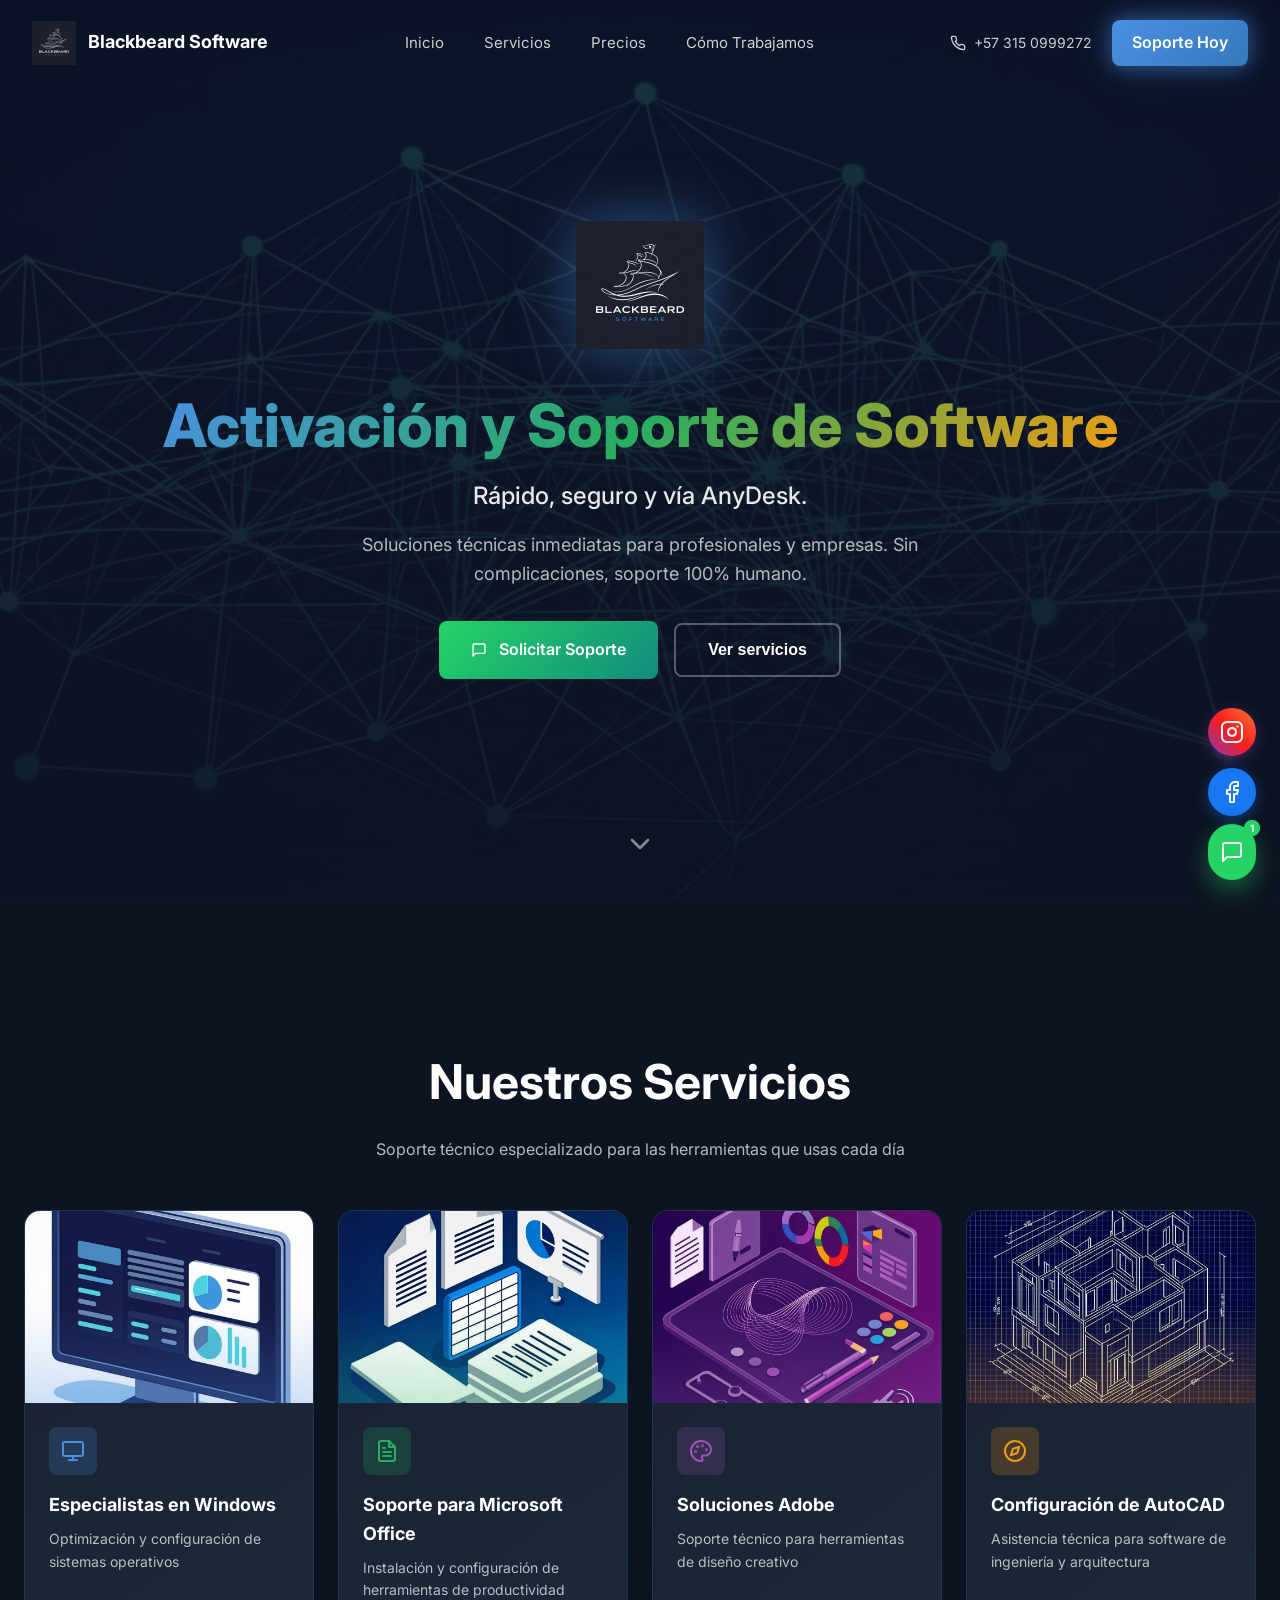
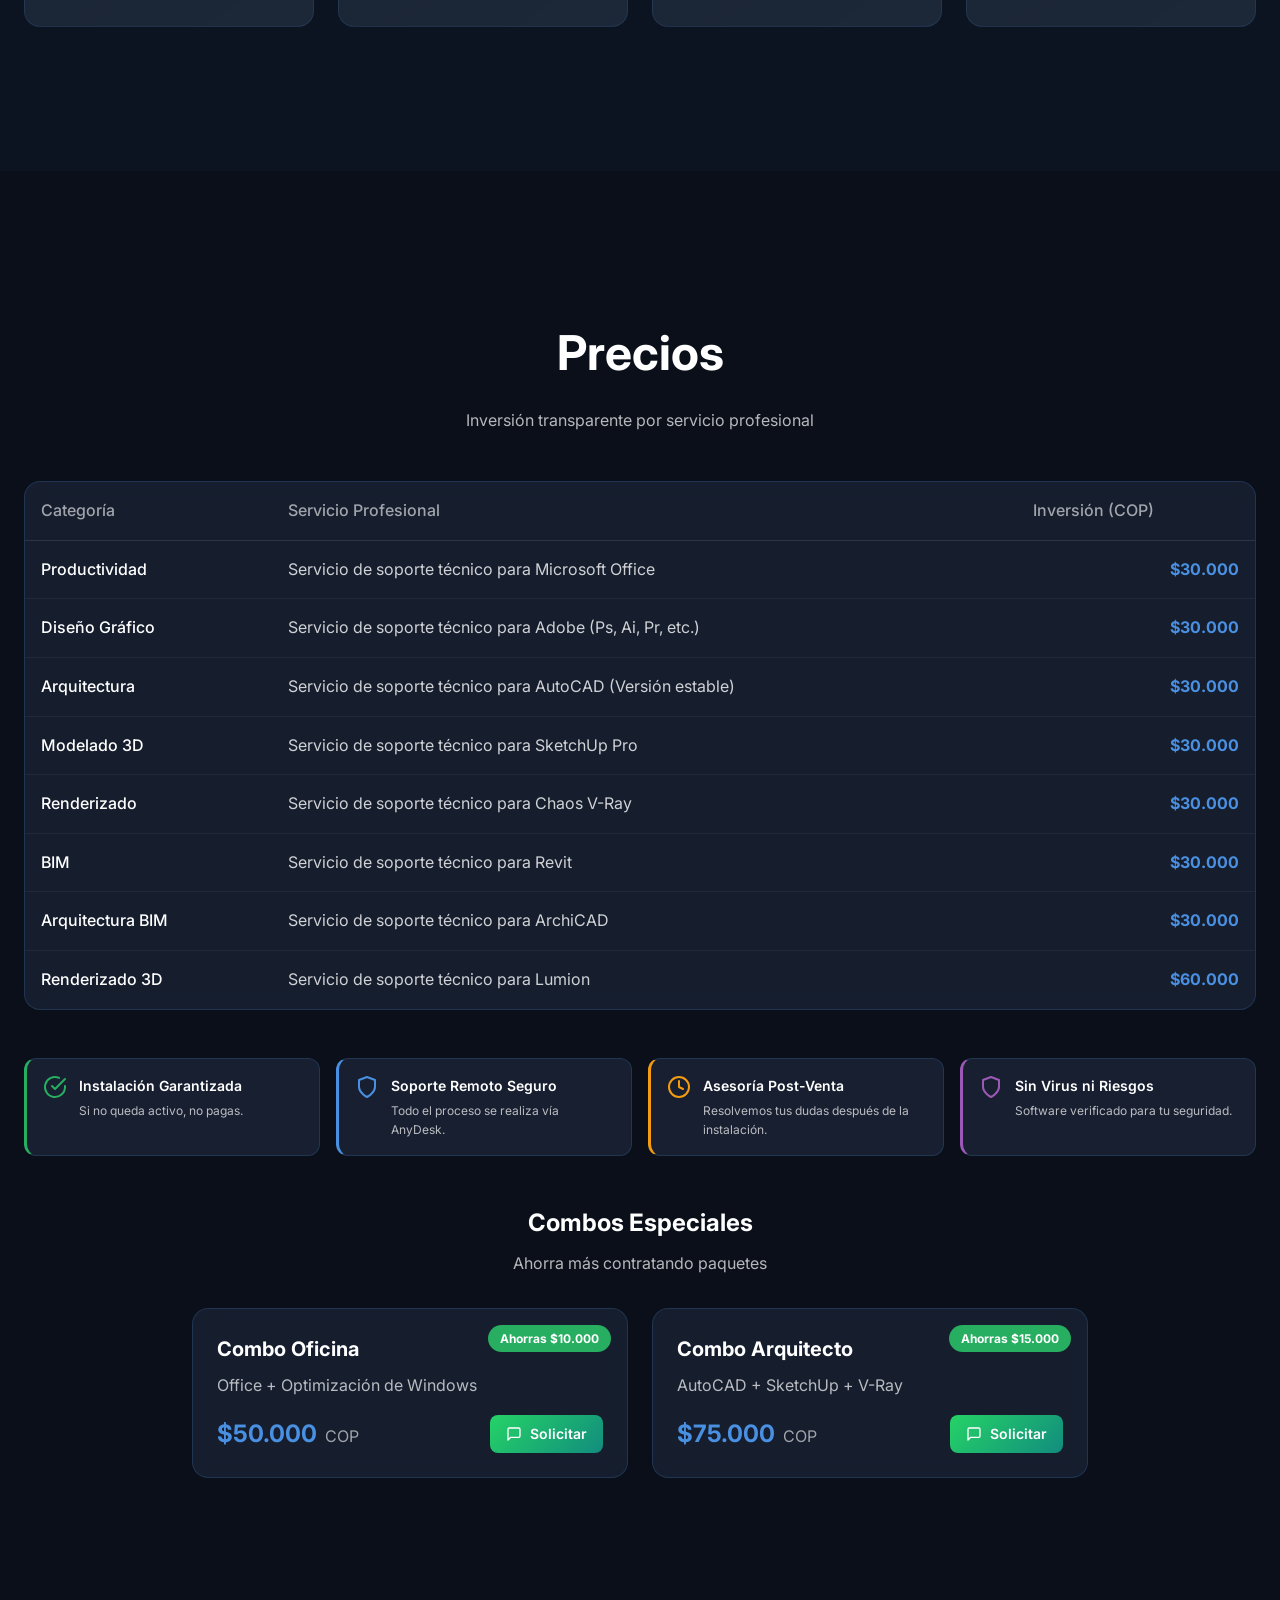
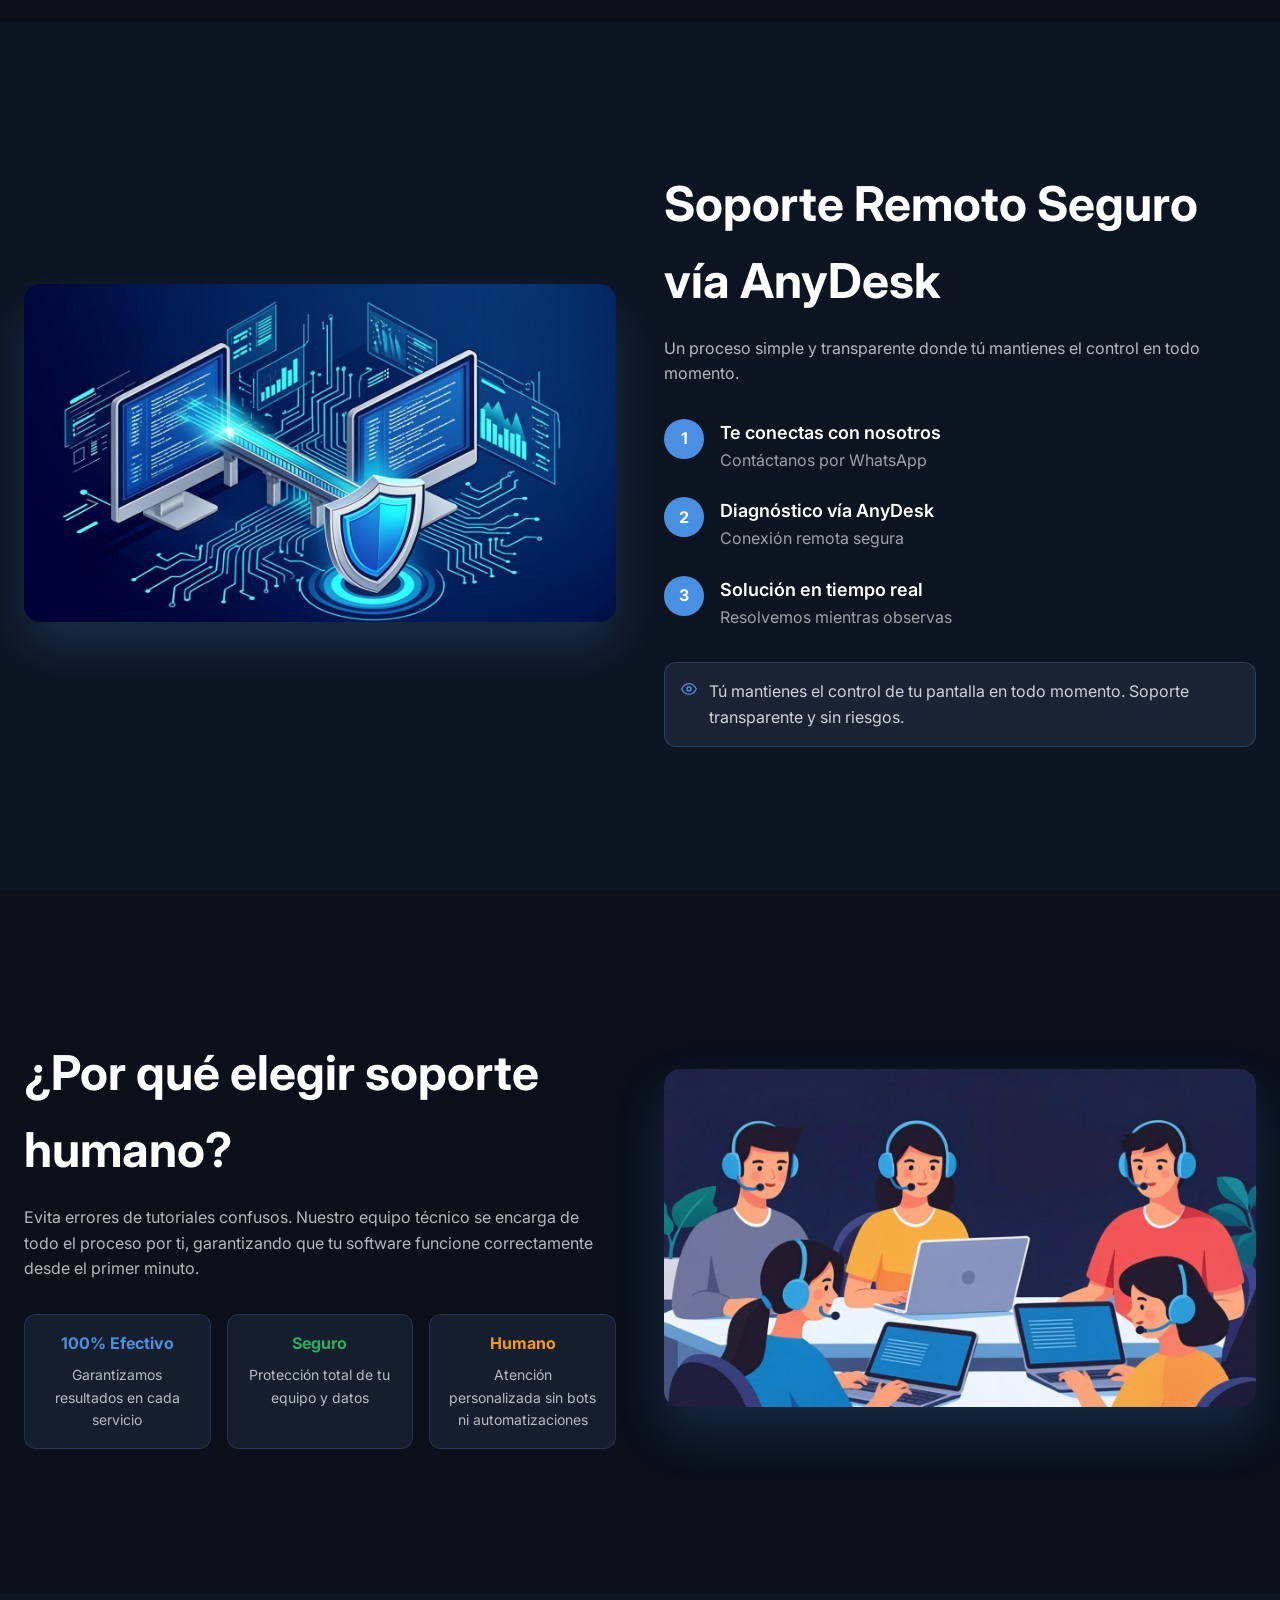
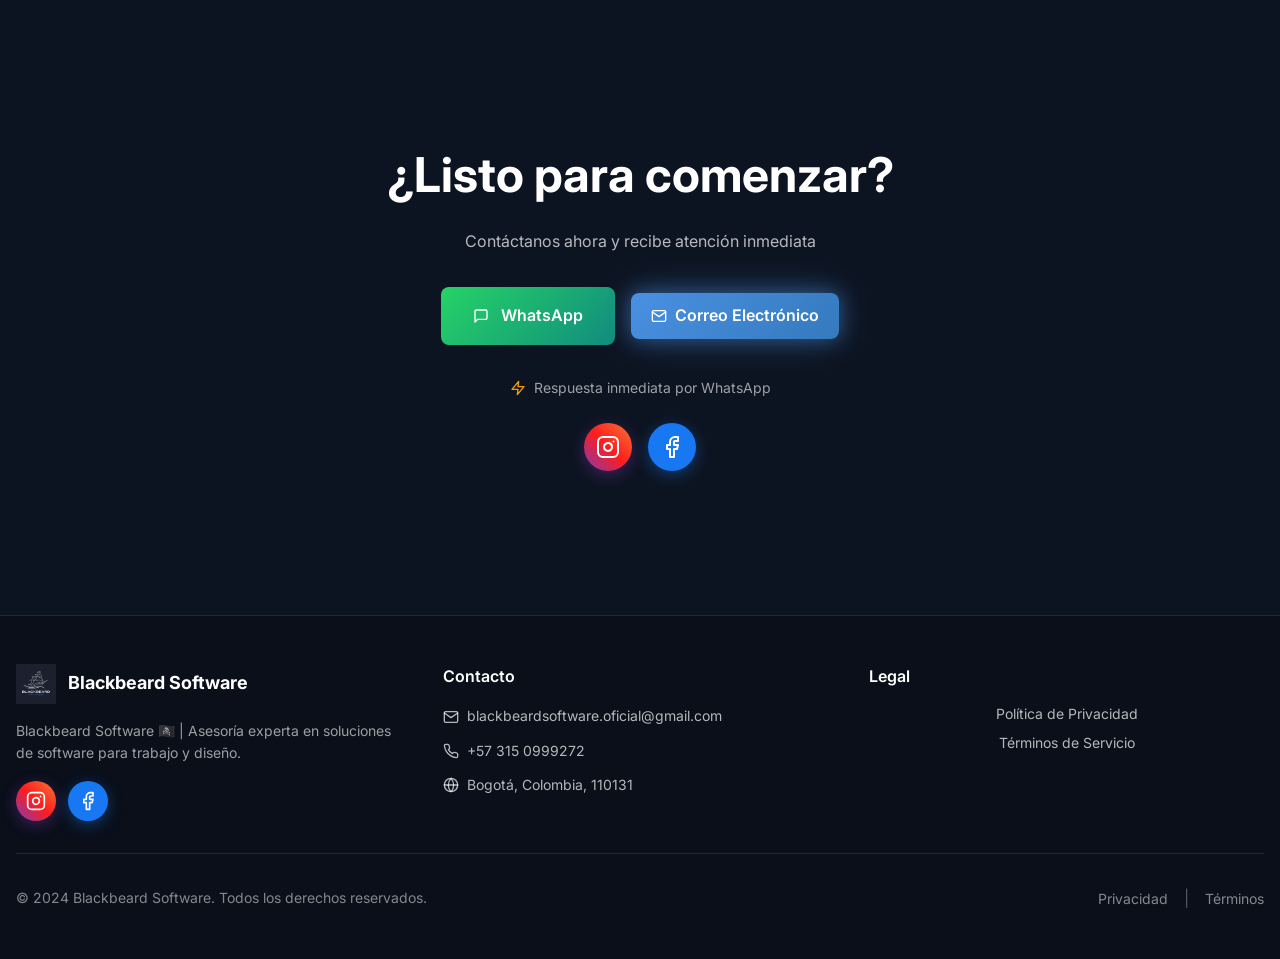
==== commit 40a5b1a8: "Add files via upload" ====
--- a/index.html
+++ b/index.html
@@ -1,299 +1,481 @@
 <!DOCTYPE html>
-<html lang="es">
+<html lang="es" style="color-scheme: dark">
 <head>
   <meta charset="UTF-8">
   <meta name="viewport" content="width=device-width, initial-scale=1.0">
-  <title>Blackbeard Software | Software Profesional Sin Complicaciones</title>
-  <meta name="description" content="Instalación y activación de software profesional en Bogotá, Colombia. Microsoft Office, Adobe, Autodesk, SketchUp y más.">
-  <meta name="keywords" content="Blackbeard Software, instalación software, Adobe, Autodesk, Microsoft Office, Bogotá, Colombia">
-  <meta name="author" content="Blackbeard Software">
-  <link rel="icon" href="logo-blackbeard.png">
-  <link rel="stylesheet" href="styles/main.css">
+  <meta name="description" content="Soluciones técnicas inmediatas para profesionales y empresas. Activación y soporte de Windows, Microsoft Office, Adobe, AutoCAD. Soporte remoto vía AnyDesk. Sin complicaciones, soporte 100% humano.">
+  <meta name="keywords" content="soporte técnico, activación software, Windows, Microsoft Office, Adobe, AutoCAD, AnyDesk, soporte remoto">
+  <meta property="og:title" content="Blackbeard Software | Activación y Soporte de Software">
+  <meta property="og:description" content="Soluciones técnicas inmediatas para profesionales y empresas. Soporte remoto vía AnyDesk.">
+  <meta property="og:type" content="website">
+  <meta property="og:image" content="logo-blackbeard.png">
+  <meta name="twitter:card" content="summary_large_image">
+  <meta name="twitter:title" content="Blackbeard Software | Activación y Soporte de Software">
+  <meta name="twitter:description" content="Soluciones técnicas inmediatas para profesionales y empresas.">
+  <title>Blackbeard Software | Activación y Soporte de Software</title>
   <link rel="preconnect" href="https://fonts.googleapis.com">
   <link rel="preconnect" href="https://fonts.gstatic.com" crossorigin>
   <link href="https://fonts.googleapis.com/css2?family=Inter:wght@400;500;600;700;800&display=swap" rel="stylesheet">
-  
-  <!-- Open Graph -->
-  <meta property="og:title" content="Blackbeard Software">
-  <meta property="og:description" content="Software profesional sin complicaciones">
-  <meta property="og:image" content="logo-blackbeard.png">
-  <meta property="og:type" content="website">
+  <link rel="stylesheet" href="styles/main.css">
+  <link rel="icon" href="logo-blackbeard.png">
 </head>
 <body>
-  <!-- Hero Section -->
-  <section class="hero">
-    <div class="hero-bg"></div>
-    
-    <div class="logo-container float-animation">
-      <img src="logo-blackbeard.png" alt="Blackbeard Software Logo" class="logo">
+  <!-- Header -->
+  <header class="header" id="header">
+    <div class="header-container">
+      <div class="header-content">
+        <!-- Logo -->
+        <div class="logo-container">
+          <img src="logo-blackbeard.png" alt="Blackbeard Software" class="logo">
+          <span class="logo-text">Blackbeard Software</span>
+        </div>
+
+        <!-- Desktop Navigation -->
+        <nav class="nav-desktop" id="nav-desktop">
+          <button onclick="scrollToSection('inicio')" class="nav-link">Inicio</button>
+          <button onclick="scrollToSection('servicios')" class="nav-link">Servicios</button>
+          <button onclick="scrollToSection('precios')" class="nav-link">Precios</button>
+          <button onclick="scrollToSection('como-trabajamos')" class="nav-link">Cómo Trabajamos</button>
+        </nav>
+
+        <!-- Desktop CTA & Phone -->
+        <div class="header-actions" id="header-actions">
+          <a href="tel:+573150999272" class="phone-link">
+            <svg class="icon" viewBox="0 0 24 24" fill="none" stroke="currentColor" stroke-width="2" stroke-linecap="round" stroke-linejoin="round">
+              <path d="M22 16.92v3a2 2 0 0 1-2.18 2 19.79 19.79 0 0 1-8.63-3.07 19.5 19.5 0 0 1-6-6 19.79 19.79 0 0 1-3.07-8.67A2 2 0 0 1 4.11 2h3a2 2 0 0 1 2 1.72 12.84 12.84 0 0 0 .7 2.81 2 2 0 0 1-.45 2.11L8.09 9.91a16 16 0 0 0 6 6l1.27-1.27a2 2 0 0 1 2.11-.45 12.84 12.84 0 0 0 2.81.7A2 2 0 0 1 22 16.92z"/>
+            </svg>
+            <span>+57 315 0999272</span>
+          </a>
+          <a href="https://wa.me/573150999272?text=Hola,%20necesito%20soporte%20técnico%20para%20mi%20software" target="_blank" rel="noopener noreferrer" class="btn-primary glow-blue">
+            Soporte Hoy
+          </a>
+        </div>
+
+        <!-- Mobile Menu Button -->
+        <button class="menu-toggle" id="menu-toggle" onclick="toggleMenu()">
+          <svg class="icon-menu" id="icon-menu" viewBox="0 0 24 24" fill="none" stroke="currentColor" stroke-width="2" stroke-linecap="round" stroke-linejoin="round">
+            <line x1="3" y1="12" x2="21" y2="12"></line>
+            <line x1="3" y1="6" x2="21" y2="6"></line>
+            <line x1="3" y1="18" x2="21" y2="18"></line>
+          </svg>
+          <svg class="icon-close hidden" id="icon-close" viewBox="0 0 24 24" fill="none" stroke="currentColor" stroke-width="2" stroke-linecap="round" stroke-linejoin="round">
+            <line x1="18" y1="6" x2="6" y2="18"></line>
+            <line x1="6" y1="6" x2="18" y2="18"></line>
+          </svg>
+        </button>
+      </div>
+
+      <!-- Mobile Menu -->
+      <nav class="nav-mobile hidden" id="nav-mobile">
+        <button onclick="scrollToSection('inicio')" class="nav-link-mobile">Inicio</button>
+        <button onclick="scrollToSection('servicios')" class="nav-link-mobile">Servicios</button>
+        <button onclick="scrollToSection('precios')" class="nav-link-mobile">Precios</button>
+        <button onclick="scrollToSection('como-trabajamos')" class="nav-link-mobile">Cómo Trabajamos</button>
+        <a href="tel:+573150999272" class="phone-link-mobile">
+          <svg class="icon" viewBox="0 0 24 24" fill="none" stroke="currentColor" stroke-width="2" stroke-linecap="round" stroke-linejoin="round">
+            <path d="M22 16.92v3a2 2 0 0 1-2.18 2 19.79 19.79 0 0 1-8.63-3.07 19.5 19.5 0 0 1-6-6 19.79 19.79 0 0 1-3.07-8.67A2 2 0 0 1 4.11 2h3a2 2 0 0 1 2 1.72 12.84 12.84 0 0 0 .7 2.81 2 2 0 0 1-.45 2.11L8.09 9.91a16 16 0 0 0 6 6l1.27-1.27a2 2 0 0 1 2.11-.45 12.84 12.84 0 0 0 2.81.7A2 2 0 0 1 22 16.92z"/>
+          </svg>
+          <span>+57 315 0999272</span>
+        </a>
+        <a href="https://wa.me/573150999272?text=Hola,%20necesito%20soporte%20técnico%20para%20mi%20software" target="_blank" rel="noopener noreferrer" class="btn-primary-mobile">
+          Soporte Hoy
+        </a>
+      </nav>
     </div>
-    
-    <h1 class="title">
-      <span class="gradient-text">Blackbeard</span>
-      <span class="text-white"> Software</span>
-    </h1>
-    
-    <p class="tagline">
-      Software profesional <span class="text-bold">sin complicaciones</span>
-    </p>
-    
-    <div class="cta-buttons">
-      <div class="main-buttons">
-        <button class="btn btn-outline" onclick="scrollToSection('services')">Servicios</button>
-        <a href="https://wa.me/573150999272" target="_blank" rel="noopener noreferrer">
-          <button class="btn btn-whatsapp">
-            <svg class="whatsapp-icon" viewBox="0 0 24 24" fill="currentColor">
-              <path d="M17.472 14.382c-.297-.149-1.758-.867-2.03-.967-.273-.099-.471-.148-.67.15-.197.297-.767.966-.94 1.164-.173.199-.347.223-.644.075-.297-.15-1.255-.463-2.39-1.475-.883-.788-1.48-1.761-1.653-2.059-.173-.297-.018-.458.13-.606.134-.133.298-.347.446-.52.149-.174.198-.298.298-.497.099-.198.05-.371-.025-.52-.075-.149-.669-1.612-.916-2.207-.242-.579-.487-.5-.669-.51-.173-.008-.371-.01-.57-.01-.198 0-.52.074-.792.372-.272.297-1.04 1.016-1.04 2.479 0 1.462 1.065 2.875 1.213 3.074.149.198 2.096 3.2 5.077 4.487.709.306 1.262.489 1.694.625.712.227 1.36.195 1.871.118.571-.085 1.758-.719 2.006-1.413.248-.694.248-1.289.173-1.413-.074-.124-.272-.198-.57-.347m-5.421 7.403h-.004a9.87 9.87 0 01-5.031-1.378l-.361-.214-3.741.982.998-3.648-.235-.374a9.86 9.86 0 01-1.51-5.26c.001-5.45 4.436-9.884 9.888-9.884 2.64 0 5.122 1.03 6.988 2.898a9.825 9.825 0 012.893 6.994c-.003 5.45-4.437 9.884-9.885 9.884m8.413-18.297A11.815 11.815 0 0012.05 0C5.495 0 .16 5.335.157 11.892c0 2.096.547 4.142 1.588 5.945L.057 24l6.305-1.654a11.882 11.882 0 005.683 1.448h.005c6.554 0 11.89-5.335 11.893-11.893a11.821 11.821 0 00-3.48-8.413z"/>
+  </header>
+
+  <!-- Main Content -->
+  <main class="main-content">
+    <!-- Hero Section -->
+    <section id="inicio" class="hero-section">
+      <div class="hero-bg"></div>
+      <div class="hero-overlay"></div>
+      <div class="hero-content">
+        <div class="logo-hero animate-float">
+          <img src="logo-blackbeard.png" alt="Blackbeard Software" class="logo-hero-img">
+        </div>
+        <h1 class="hero-title">
+          <span class="gradient-text">Activación y Soporte de Software</span>
+        </h1>
+        <p class="hero-subtitle">Rápido, seguro y vía AnyDesk.</p>
+        <p class="hero-description">Soluciones técnicas inmediatas para profesionales y empresas. Sin complicaciones, soporte 100% humano.</p>
+        <div class="hero-ctas">
+          <a href="https://wa.me/573150999272?text=Hola,%20necesito%20soporte%20técnico%20para%20mi%20software" target="_blank" rel="noopener noreferrer" class="btn-whatsapp">
+            <svg class="icon" viewBox="0 0 24 24" fill="none" stroke="currentColor" stroke-width="2" stroke-linecap="round" stroke-linejoin="round">
+              <path d="M21 15a2 2 0 0 1-2 2H7l-4 4V5a2 2 0 0 1 2-2h14a2 2 0 0 1 2 2z"/>
+            </svg>
+            Solicitar Soporte
+          </a>
+          <button onclick="scrollToSection('servicios')" class="btn-outline">
+            Ver servicios
+          </button>
+        </div>
+      </div>
+      <div class="scroll-indicator">
+        <svg class="icon-chevron" viewBox="0 0 24 24" fill="none" stroke="currentColor" stroke-width="2" stroke-linecap="round" stroke-linejoin="round">
+          <polyline points="6 9 12 15 18 9"></polyline>
+        </svg>
+      </div>
+    </section>
+
+    <!-- Services Section -->
+    <section id="servicios" class="section">
+      <div class="container">
+        <div class="section-header">
+          <h2 class="section-title">Nuestros Servicios</h2>
+          <p class="section-description">Soporte técnico especializado para las herramientas que usas cada día</p>
+        </div>
+        <div class="services-grid">
+          <!-- Windows -->
+          <div class="service-card">
+            <div class="service-image" style="--service-color: #4A90E2;">
+              <img src="images/service-windows.png" alt="Windows">
+            </div>
+            <div class="service-content">
+              <div class="service-icon" style="background: rgba(74, 144, 226, 0.2); color: #4A90E2;">
+                <svg viewBox="0 0 24 24" fill="none" stroke="currentColor" stroke-width="2" stroke-linecap="round" stroke-linejoin="round">
+                  <rect x="2" y="3" width="20" height="14" rx="2" ry="2"></rect>
+                  <line x1="8" y1="21" x2="16" y2="21"></line>
+                  <line x1="12" y1="17" x2="12" y2="21"></line>
+                </svg>
+              </div>
+              <h3 class="service-title">Especialistas en Windows</h3>
+              <p class="service-description">Optimización y configuración de sistemas operativos</p>
+            </div>
+          </div>
+          <!-- Office -->
+          <div class="service-card">
+            <div class="service-image" style="--service-color: #27AE60;">
+              <img src="images/service-office.png" alt="Office">
+            </div>
+            <div class="service-content">
+              <div class="service-icon" style="background: rgba(39, 174, 96, 0.2); color: #27AE60;">
+                <svg viewBox="0 0 24 24" fill="none" stroke="currentColor" stroke-width="2" stroke-linecap="round" stroke-linejoin="round">
+                  <path d="M14 2H6a2 2 0 0 0-2 2v16a2 2 0 0 0 2 2h12a2 2 0 0 0 2-2V8z"></path>
+                  <polyline points="14 2 14 8 20 8"></polyline>
+                  <line x1="16" y1="13" x2="8" y2="13"></line>
+                  <line x1="16" y1="17" x2="8" y2="17"></line>
+                  <polyline points="10 9 9 9 8 9"></polyline>
+                </svg>
+              </div>
+              <h3 class="service-title">Soporte para Microsoft Office</h3>
+              <p class="service-description">Instalación y configuración de herramientas de productividad</p>
+            </div>
+          </div>
+          <!-- Adobe -->
+          <div class="service-card">
+            <div class="service-image" style="--service-color: #9B59B6;">
+              <img src="images/service-adobe.png" alt="Adobe">
+            </div>
+            <div class="service-content">
+              <div class="service-icon" style="background: rgba(155, 89, 182, 0.2); color: #9B59B6;">
+                <svg viewBox="0 0 24 24" fill="none" stroke="currentColor" stroke-width="2" stroke-linecap="round" stroke-linejoin="round">
+                  <circle cx="13.5" cy="6.5" r="0.5"/>
+                  <circle cx="17.5" cy="10.5" r="0.5"/>
+                  <circle cx="8.5" cy="7.5" r="0.5"/>
+                  <circle cx="6.5" cy="12.5" r="0.5"/>
+                  <path d="M12 2C6.5 2 2 6.5 2 12s4.5 10 10 10c.926 0 1.648-.746 1.648-1.688 0-.437-.18-.835-.437-1.125-.29-.289-.438-.652-.438-1.125a1.64 1.64 0 0 1 1.668-1.668h1.996c3.051 0 5.555-2.503 5.555-5.555C21.965 6.012 17.461 2 12 2z"/>
+                </svg>
+              </div>
+              <h3 class="service-title">Soluciones Adobe</h3>
+              <p class="service-description">Soporte técnico para herramientas de diseño creativo</p>
+            </div>
+          </div>
+          <!-- AutoCAD -->
+          <div class="service-card">
+            <div class="service-image" style="--service-color: #F39C12;">
+              <img src="images/service-autocad.png" alt="AutoCAD">
+            </div>
+            <div class="service-content">
+              <div class="service-icon" style="background: rgba(243, 156, 18, 0.2); color: #F39C12;">
+                <svg viewBox="0 0 24 24" fill="none" stroke="currentColor" stroke-width="2" stroke-linecap="round" stroke-linejoin="round">
+                  <circle cx="12" cy="12" r="10"/>
+                  <polygon points="16.24 7.76 14.12 14.12 7.76 16.24 9.88 9.88 16.24 7.76"/>
+                </svg>
+              </div>
+              <h3 class="service-title">Configuración de AutoCAD</h3>
+              <p class="service-description">Asistencia técnica para software de ingeniería y arquitectura</p>
+            </div>
+          </div>
+        </div>
+      </div>
+    </section>
+
+    <!-- Pricing Section -->
+    <section id="precios" class="section section-dark">
+      <div class="container">
+        <div class="section-header">
+          <h2 class="section-title">Precios</h2>
+          <p class="section-description">Inversión transparente por servicio profesional</p>
+        </div>
+
+        <!-- Pricing Table -->
+        <div class="pricing-table">
+          <table class="pricing-table-content">
+            <thead>
+              <tr>
+                <th>Categoría</th>
+                <th>Servicio Profesional</th>
+                <th>Inversión (COP)</th>
+              </tr>
+            </thead>
+            <tbody>
+              <tr>
+                <td class="category">Productividad</td>
+                <td>Servicio de soporte técnico para Microsoft Office</td>
+                <td class="price">$30.000</td>
+              </tr>
+              <tr>
+                <td class="category">Diseño Gráfico</td>
+                <td>Servicio de soporte técnico para Adobe (Ps, Ai, Pr, etc.)</td>
+                <td class="price">$30.000</td>
+              </tr>
+              <tr>
+                <td class="category">Arquitectura</td>
+                <td>Servicio de soporte técnico para AutoCAD (Versión estable)</td>
+                <td class="price">$30.000</td>
+              </tr>
+              <tr>
+                <td class="category">Modelado 3D</td>
+                <td>Servicio de soporte técnico para SketchUp Pro</td>
+                <td class="price">$30.000</td>
+              </tr>
+              <tr>
+                <td class="category">Renderizado</td>
+                <td>Servicio de soporte técnico para Chaos V-Ray</td>
+                <td class="price">$30.000</td>
+              </tr>
+              <tr>
+                <td class="category">BIM</td>
+                <td>Servicio de soporte técnico para Revit</td>
+                <td class="price">$30.000</td>
+              </tr>
+              <tr>
+                <td class="category">Arquitectura BIM</td>
+                <td>Servicio de soporte técnico para ArchiCAD</td>
+                <td class="price">$30.000</td>
+              </tr>
+              <tr>
+                <td class="category">Renderizado 3D</td>
+                <td>Servicio de soporte técnico para Lumion</td>
+                <td class="price">$60.000</td>
+              </tr>
+            </tbody>
+          </table>
+        </div>
+
+        <!-- Guarantees -->
+        <div class="guarantees-grid">
+          <div class="guarantee-badge" style="border-left-color: #27AE60;">
+            <div class="guarantee-icon" style="color: #27AE60;">
+              <svg viewBox="0 0 24 24" fill="none" stroke="currentColor" stroke-width="2" stroke-linecap="round" stroke-linejoin="round">
+                <path d="M22 11.08V12a10 10 0 1 1-5.93-9.14"/>
+                <polyline points="22 4 12 14.01 9 11.01"/>
+              </svg>
+            </div>
+            <div>
+              <h4 class="guarantee-title">Instalación Garantizada</h4>
+              <p class="guarantee-description">Si no queda activo, no pagas.</p>
+            </div>
+          </div>
+          <div class="guarantee-badge" style="border-left-color: #4A90E2;">
+            <div class="guarantee-icon" style="color: #4A90E2;">
+              <svg viewBox="0 0 24 24" fill="none" stroke="currentColor" stroke-width="2" stroke-linecap="round" stroke-linejoin="round">
+                <path d="M12 22s8-4 8-10V5l-8-3-8 3v7c0 6 8 10 8 10z"/>
+              </svg>
+            </div>
+            <div>
+              <h4 class="guarantee-title">Soporte Remoto Seguro</h4>
+              <p class="guarantee-description">Todo el proceso se realiza vía AnyDesk.</p>
+            </div>
+          </div>
+          <div class="guarantee-badge" style="border-left-color: #F39C12;">
+            <div class="guarantee-icon" style="color: #F39C12;">
+              <svg viewBox="0 0 24 24" fill="none" stroke="currentColor" stroke-width="2" stroke-linecap="round" stroke-linejoin="round">
+                <circle cx="12" cy="12" r="10"/>
+                <polyline points="12 6 12 12 16 14"/>
+              </svg>
+            </div>
+            <div>
+              <h4 class="guarantee-title">Asesoría Post-Venta</h4>
+              <p class="guarantee-description">Resolvemos tus dudas después de la instalación.</p>
+            </div>
+          </div>
+          <div class="guarantee-badge" style="border-left-color: #9B59B6;">
+            <div class="guarantee-icon" style="color: #9B59B6;">
+              <svg viewBox="0 0 24 24" fill="none" stroke="currentColor" stroke-width="2" stroke-linecap="round" stroke-linejoin="round">
+                <path d="M12 22s8-4 8-10V5l-8-3-8 3v7c0 6 8 10 8 10z"/>
+              </svg>
+            </div>
+            <div>
+              <h4 class="guarantee-title">Sin Virus ni Riesgos</h4>
+              <p class="guarantee-description">Software verificado para tu seguridad.</p>
+            </div>
+          </div>
+        </div>
+
+        <!-- Combos -->
+        <div class="combos-header">
+          <h3 class="combos-title">Combos Especiales</h3>
+          <p class="combos-description">Ahorra más contratando paquetes</p>
+        </div>
+        <div class="combos-grid">
+          <div class="combo-card">
+            <div class="combo-badge">Ahorras $10.000</div>
+            <h4 class="combo-name">Combo Oficina</h4>
+            <p class="combo-includes">Office + Optimización de Windows</p>
+            <div class="combo-footer">
+              <div class="combo-price">
+                <span class="price-value">$50.000</span>
+                <span class="price-currency">COP</span>
+              </div>
+              <a href="https://wa.me/573150999272?text=Hola,%20me%20interesa%20el%20Combo%20Oficina" target="_blank" rel="noopener noreferrer" class="btn-whatsapp-small">
+                <svg class="icon" viewBox="0 0 24 24" fill="none" stroke="currentColor" stroke-width="2" stroke-linecap="round" stroke-linejoin="round">
+                  <path d="M21 15a2 2 0 0 1-2 2H7l-4 4V5a2 2 0 0 1 2-2h14a2 2 0 0 1 2 2z"/>
+                </svg>
+                Solicitar
+              </a>
+            </div>
+          </div>
+          <div class="combo-card">
+            <div class="combo-badge">Ahorras $15.000</div>
+            <h4 class="combo-name">Combo Arquitecto</h4>
+            <p class="combo-includes">AutoCAD + SketchUp + V-Ray</p>
+            <div class="combo-footer">
+              <div class="combo-price">
+                <span class="price-value">$75.000</span>
+                <span class="price-currency">COP</span>
+              </div>
+              <a href="https://wa.me/573150999272?text=Hola,%20me%20interesa%20el%20Combo%20Arquitecto" target="_blank" rel="noopener noreferrer" class="btn-whatsapp-small">
+                <svg class="icon" viewBox="0 0 24 24" fill="none" stroke="currentColor" stroke-width="2" stroke-linecap="round" stroke-linejoin="round">
+                  <path d="M21 15a2 2 0 0 1-2 2H7l-4 4V5a2 2 0 0 1 2-2h14a2 2 0 0 1 2 2z"/>
+                </svg>
+                Solicitar
+              </a>
+            </div>
+          </div>
+        </div>
+      </div>
+    </section>
+
+    <!-- How We Work Section -->
+    <section id="como-trabajamos" class="section">
+      <div class="container">
+        <div class="work-grid">
+          <div class="work-image">
+            <img src="images/remote-support.png" alt="Soporte Remoto">
+          </div>
+          <div class="work-content">
+            <h2 class="work-title">Soporte Remoto Seguro vía AnyDesk</h2>
+            <p class="work-description">Un proceso simple y transparente donde tú mantienes el control en todo momento.</p>
+            <div class="steps">
+              <div class="step">
+                <div class="step-number">1</div>
+                <div class="step-content">
+                  <h4 class="step-title">Te conectas con nosotros</h4>
+                  <p class="step-description">Contáctanos por WhatsApp</p>
+                </div>
+              </div>
+              <div class="step">
+                <div class="step-number">2</div>
+                <div class="step-content">
+                  <h4 class="step-title">Diagnóstico vía AnyDesk</h4>
+                  <p class="step-description">Conexión remota segura</p>
+                </div>
+              </div>
+              <div class="step">
+                <div class="step-number">3</div>
+                <div class="step-content">
+                  <h4 class="step-title">Solución en tiempo real</h4>
+                  <p class="step-description">Resolvemos mientras observas</p>
+                </div>
+              </div>
+            </div>
+            <div class="work-note">
+              <svg class="icon" viewBox="0 0 24 24" fill="none" stroke="currentColor" stroke-width="2" stroke-linecap="round" stroke-linejoin="round">
+                <path d="M1 12s4-8 11-8 11 8 11 8-4 8-11 8-11-8-11-8z"/>
+                <circle cx="12" cy="12" r="3"/>
+              </svg>
+              <p>Tú mantienes el control de tu pantalla en todo momento. Soporte transparente y sin riesgos.</p>
+            </div>
+          </div>
+        </div>
+      </div>
+    </section>
+
+    <!-- Trust Section -->
+    <section class="section section-dark">
+      <div class="container">
+        <div class="trust-grid">
+          <div class="trust-content">
+            <h2 class="trust-title">¿Por qué elegir soporte humano?</h2>
+            <p class="trust-description">Evita errores de tutoriales confusos. Nuestro equipo técnico se encarga de todo el proceso por ti, garantizando que tu software funcione correctamente desde el primer minuto.</p>
+            <div class="pillars-grid">
+              <div class="pillar-card">
+                <h4 class="pillar-title" style="color: #4A90E2;">100% Efectivo</h4>
+                <p class="pillar-description">Garantizamos resultados en cada servicio</p>
+              </div>
+              <div class="pillar-card">
+                <h4 class="pillar-title" style="color: #27AE60;">Seguro</h4>
+                <p class="pillar-description">Protección total de tu equipo y datos</p>
+              </div>
+              <div class="pillar-card">
+                <h4 class="pillar-title" style="color: #F39C12;">Humano</h4>
+                <p class="pillar-description">Atención personalizada sin bots ni automatizaciones</p>
+              </div>
+            </div>
+          </div>
+          <div class="trust-image">
+            <img src="images/trust-human.png" alt="Equipo de Soporte">
+          </div>
+        </div>
+      </div>
+    </section>
+
+    <!-- Contact Section -->
+    <section id="contacto" class="section">
+      <div class="container container-narrow">
+        <h2 class="contact-title">¿Listo para comenzar?</h2>
+        <p class="contact-description">Contáctanos ahora y recibe atención inmediata</p>
+        <div class="contact-buttons">
+          <a href="https://wa.me/573150999272?text=Hola,%20necesito%20soporte%20técnico%20para%20mi%20software" target="_blank" rel="noopener noreferrer" class="btn-whatsapp">
+            <svg class="icon" viewBox="0 0 24 24" fill="none" stroke="currentColor" stroke-width="2" stroke-linecap="round" stroke-linejoin="round">
+              <path d="M21 15a2 2 0 0 1-2 2H7l-4 4V5a2 2 0 0 1 2-2h14a2 2 0 0 1 2 2z"/>
             </svg>
             WhatsApp
-          </button>
-        </a>
-        <button class="btn btn-outline" onclick="scrollToSection('contact')">Contacto</button>
-      </div>
-      <div class="secondary-buttons">
-        <button class="btn btn-ghost" onclick="scrollToSection('why-us')">¿Por qué elegirnos?</button>
-      </div>
-    </div>
-  </section>
-
-  <!-- Services Section -->
-  <section id="services" class="services">
-    <div class="container">
-      <h2 class="section-title">Nuestros <span class="gradient-text">Servicios</span></h2>
-      <p class="section-subtitle">Instalación y activación de software profesional</p>
-      
-      <div class="services-grid">
-        <!-- Microsoft Office -->
-        <div class="service-card" onclick="openServiceModal('office')">
-          <div class="service-image">
-            <img src="images/services/office.png" alt="Microsoft Office">
-            <div class="service-overlay"></div>
-          </div>
-          <div class="service-content">
-            <span class="service-category">Productividad</span>
-            <h3 class="service-name">Microsoft Office</h3>
-            <div class="service-price">
-              <span class="price gradient-text">$30.000</span>
-              <span class="currency">COP</span>
-            </div>
-            <p class="service-desc">Suite completa de oficina para documentos, hojas de cálculo y presentaciones.</p>
-          </div>
-        </div>
-
-        <!-- Adobe Creative Cloud -->
-        <div class="service-card" onclick="openServiceModal('adobe')">
-          <div class="service-image">
-            <img src="images/services/adobe.png" alt="Adobe Creative Cloud">
-            <div class="service-overlay"></div>
-          </div>
-          <div class="service-content">
-            <span class="service-category">Diseño Gráfico</span>
-            <h3 class="service-name">Adobe Creative Cloud</h3>
-            <div class="service-price">
-              <span class="price gradient-text">$30.000 c/u</span>
-              <span class="currency">COP</span>
-            </div>
-            <p class="service-desc">Herramientas profesionales de diseño, edición y creación multimedia.</p>
-          </div>
-        </div>
-
-        <!-- Autodesk -->
-        <div class="service-card" onclick="openServiceModal('autodesk')">
-          <div class="service-image">
-            <img src="images/services/autodesk.png" alt="Autodesk">
-            <div class="service-overlay"></div>
-          </div>
-          <div class="service-content">
-            <span class="service-category">Arquitectura & BIM</span>
-            <h3 class="service-name">Autodesk</h3>
-            <div class="service-price">
-              <span class="price gradient-text">$30.000 c/u</span>
-              <span class="currency">COP</span>
-            </div>
-            <p class="service-desc">Software líder para diseño arquitectónico, ingeniería y modelado BIM.</p>
-          </div>
-        </div>
-
-        <!-- SketchUp + V-Ray -->
-        <div class="service-card" onclick="openServiceModal('sketchup')">
-          <div class="service-image">
-            <img src="images/services/sketchup.png" alt="SketchUp + V-Ray">
-            <div class="service-overlay"></div>
-          </div>
-          <div class="service-content">
-            <span class="service-category">Modelado 3D & Render</span>
-            <h3 class="service-name">SketchUp + V-Ray</h3>
-            <div class="service-price">
-              <span class="price gradient-text">$30.000 - $60.000</span>
-              <span class="currency">COP</span>
-            </div>
-            <p class="service-desc">Modelado 3D intuitivo y renderizado fotorrealista para arquitectura y diseño.</p>
-          </div>
-        </div>
-
-        <!-- ArchiCAD -->
-        <div class="service-card" onclick="openServiceModal('archicad')">
-          <div class="service-image">
-            <img src="images/services/archicad.png" alt="ArchiCAD">
-            <div class="service-overlay"></div>
-          </div>
-          <div class="service-content">
-            <span class="service-category">Arquitectura BIM</span>
-            <h3 class="service-name">ArchiCAD</h3>
-            <div class="service-price">
-              <span class="price gradient-text">$30.000</span>
-              <span class="currency">COP</span>
-            </div>
-            <p class="service-desc">Software BIM completo para diseño arquitectónico y documentación de proyectos.</p>
-          </div>
-        </div>
-
-        <!-- Otros Programas -->
-        <div class="service-card" onclick="openServiceModal('otros')">
-          <div class="service-image">
-            <img src="images/services/otros.png" alt="Otros Programas">
-            <div class="service-overlay"></div>
-          </div>
-          <div class="service-content">
-            <span class="service-category">Consultas</span>
-            <h3 class="service-name">Otros Programas</h3>
-            <div class="service-price">
-              <span class="price text-muted">Consultar</span>
-            </div>
-            <p class="service-desc">¿No encuentras el programa que necesitas? Contáctanos para verificar disponibilidad.</p>
-          </div>
-        </div>
-      </div>
-    </div>
-  </section>
-
-  <!-- Why Choose Us Section -->
-  <section id="why-us" class="why-us">
-    <div class="container">
-      <h2 class="section-title">¿Por qué <span class="gradient-text">elegirnos</span>?</h2>
-      
-      <div class="why-grid">
-        <div class="why-card">
-          <div class="why-icon gradient-blue">
-            <svg viewBox="0 0 24 24" fill="none" stroke="currentColor" stroke-width="2">
-              <polygon points="13 2 3 14 12 14 11 22 21 10 12 10 13 2"></polygon>
+          </a>
+          <a href="mailto:blackbeardsoftware.oficial@gmail.com" class="btn-primary glow-blue">
+            <svg class="icon" viewBox="0 0 24 24" fill="none" stroke="currentColor" stroke-width="2" stroke-linecap="round" stroke-linejoin="round">
+              <path d="M4 4h16c1.1 0 2 .9 2 2v12c0 1.1-.9 2-2 2H4c-1.1 0-2-.9-2-2V6c0-1.1.9-2 2-2z"/>
+              <polyline points="22,6 12,13 2,6"/>
             </svg>
-          </div>
-          <h3 class="why-title">Tú solo abres la laptop</h3>
-          <p class="why-desc">Mientras otros se queman las pestañas con tutoriales de YouTube que no funcionan, nosotros entramos de forma remota y hacemos la magia.</p>
-        </div>
-
-        <div class="why-card">
-          <div class="why-icon gradient-cyan">
-            <svg viewBox="0 0 24 24" fill="none" stroke="currentColor" stroke-width="2">
-              <path d="M12 22s8-4 8-10V5l-8-3-8 3v7c0 6 8 10 8 10z"></path>
+            Correo Electrónico
+          </a>
+        </div>
+        <div class="contact-info">
+          <svg class="icon" viewBox="0 0 24 24" fill="none" stroke="currentColor" stroke-width="2" stroke-linecap="round" stroke-linejoin="round">
+            <polygon points="13 2 3 14 12 14 11 22 21 10 12 10 13 2"/>
+          </svg>
+          <span>Respuesta inmediata por WhatsApp</span>
+        </div>
+        <!-- Social Media Buttons -->
+        <div class="social-buttons">
+          <a href="https://www.instagram.com/blackbeard.oficial.co/" target="_blank" rel="noopener noreferrer" class="social-btn social-btn-instagram">
+            <svg viewBox="0 0 24 24" fill="none" stroke="currentColor" stroke-width="2" stroke-linecap="round" stroke-linejoin="round">
+              <rect x="2" y="2" width="20" height="20" rx="5" ry="5"/>
+              <path d="M16 11.37A4 4 0 1 1 12.63 8 4 4 0 0 1 16 11.37z"/>
+              <line x1="17.5" y1="6.5" x2="17.51" y2="6.5"/>
             </svg>
-          </div>
-          <h3 class="why-title">Cero errores, cero riesgos</h3>
-          <p class="why-desc">No te arriesgas a llenar tu PC de virus o a que el programa se cierre a mitad de un render. Lo dejamos optimizado y estable.</p>
-        </div>
-
-        <div class="why-card">
-          <div class="why-icon gradient-green">
-            <svg viewBox="0 0 24 24" fill="none" stroke="currentColor" stroke-width="2">
-              <path d="M21 15a2 2 0 0 1-2 2H7l-4 4V5a2 2 0 0 1 2-2h14a2 2 0 0 1 2 2z"></path>
+          </a>
+          <a href="https://www.facebook.com/share/1Eoynq6n83/?mibextid=wwXIfr" target="_blank" rel="noopener noreferrer" class="social-btn social-btn-facebook">
+            <svg viewBox="0 0 24 24" fill="none" stroke="currentColor" stroke-width="2" stroke-linecap="round" stroke-linejoin="round">
+              <path d="M18 2h-3a5 5 0 0 0-5 5v3H7v4h3v8h4v-8h3l1-4h-4V7a1 1 0 0 1 1-1h3z"/>
             </svg>
-          </div>
-          <h3 class="why-title">Hablamos tu idioma</h3>
-          <p class="why-desc">Entendemos lo que un arquitecto o un diseñador necesita. No solo "instalamos", dejamos tu herramienta lista para que tú solo te encargues de crear.</p>
-        </div>
-      </div>
-    </div>
-  </section>
-
-  <!-- Contact Section -->
-  <section id="contact" class="contact">
-    <div class="container">
-      <h2 class="section-title"><span class="gradient-text">Contáctanos</span></h2>
-      <p class="section-subtitle">Estamos listos para ayudarte</p>
-      
-      <div class="contact-grid">
-        <div class="contact-card">
-          <div class="contact-icon gradient-blue">
-            <svg viewBox="0 0 24 24" fill="none" stroke="currentColor" stroke-width="2">
-              <path d="M4 4h16c1.1 0 2 .9 2 2v12c0 1.1-.9 2-2 2H4c-1.1 0-2-.9-2-2V6c0-1.1.9-2 2-2z"></path>
-              <polyline points="22,6 12,13 2,6"></polyline>
-            </svg>
-          </div>
-          <div class="contact-info">
-            <h3 class="contact-title">Email</h3>
-            <a href="mailto:blackbeardsoftware.oficial@gmail.com" class="contact-link">blackbeardsoftware.oficial@gmail.com</a>
-          </div>
-        </div>
-
-        <div class="contact-card">
-          <div class="contact-icon gradient-cyan">
-            <svg viewBox="0 0 24 24" fill="none" stroke="currentColor" stroke-width="2">
-              <path d="M22 16.92v3a2 2 0 0 1-2.18 2 19.79 19.79 0 0 1-8.63-3.07 19.5 19.5 0 0 1-6-6 19.79 19.79 0 0 1-3.07-8.67A2 2 0 0 1 4.11 2h3a2 2 0 0 1 2 1.72 12.84 12.84 0 0 0 .7 2.81 2 2 0 0 1-.45 2.11L8.09 9.91a16 16 0 0 0 6 6l1.27-1.27a2 2 0 0 1 2.11-.45 12.84 12.84 0 0 0 2.81.7A2 2 0 0 1 22 16.92z"></path>
-            </svg>
-          </div>
-          <div class="contact-info">
-            <h3 class="contact-title">Teléfono</h3>
-            <a href="tel:+573150999272" class="contact-link">+57 315 099 9272</a>
-          </div>
-        </div>
-
-        <div class="contact-card">
-          <div class="contact-icon gradient-orange">
-            <svg viewBox="0 0 24 24" fill="none" stroke="currentColor" stroke-width="2">
-              <path d="M21 10c0 7-9 13-9 13s-9-6-9-13a9 9 0 0 1 18 0z"></path>
-              <circle cx="12" cy="10" r="3"></circle>
-            </svg>
-          </div>
-          <div class="contact-info">
-            <h3 class="contact-title">Ubicación</h3>
-            <p class="contact-text">Bogotá, Colombia, 110131</p>
-          </div>
-        </div>
-
-        <a href="https://www.instagram.com/blackbeard.oficial.co/" target="_blank" rel="noopener noreferrer" class="contact-card-link">
-          <div class="contact-card">
-            <div class="contact-icon gradient-instagram">
-              <svg viewBox="0 0 24 24" fill="none" stroke="currentColor" stroke-width="2">
-                <rect x="2" y="2" width="20" height="20" rx="5" ry="5"></rect>
-                <path d="M16 11.37A4 4 0 1 1 12.63 8 4 4 0 0 1 16 11.37z"></path>
-                <line x1="17.5" y1="6.5" x2="17.51" y2="6.5"></line>
-              </svg>
-            </div>
-            <div class="contact-info">
-              <h3 class="contact-title">Instagram</h3>
-              <p class="contact-text">@blackbeard.oficial.co</p>
-            </div>
-          </div>
-        </a>
-
-        <a href="https://www.facebook.com/share/1Eoynq6n83/?mibextid=wwXIfr" target="_blank" rel="noopener noreferrer" class="contact-card-link contact-card-wide">
-          <div class="contact-card">
-            <div class="contact-icon gradient-facebook">
-              <svg viewBox="0 0 24 24" fill="currentColor">
-                <path d="M24 12.073c0-6.627-5.373-12-12-12s-12 5.373-12 12c0 5.99 4.388 10.954 10.125 11.854v-8.385H7.078v-3.47h3.047V9.43c0-3.007 1.792-4.669 4.533-4.669 1.312 0 2.686.235 2.686.235v2.953H15.83c-1.491 0-1.956.925-1.956 1.874v2.25h3.328l-.532 3.47h-2.796v8.385C19.612 23.027 24 18.062 24 12.073z"/>
-              </svg>
-            </div>
-            <div class="contact-info">
-              <h3 class="contact-title">Facebook</h3>
-              <p class="contact-text">Blackbeard Software</p>
-            </div>
-          </div>
-        </a>
-      </div>
-
-      <div class="contact-cta">
-        <a href="https://wa.me/573150999272" target="_blank" rel="noopener noreferrer">
-          <button class="btn btn-whatsapp btn-large">
-            <svg class="whatsapp-icon" viewBox="0 0 24 24" fill="currentColor">
-              <path d="M17.472 14.382c-.297-.149-1.758-.867-2.03-.967-.273-.099-.471-.148-.67.15-.197.297-.767.966-.94 1.164-.173.199-.347.223-.644.075-.297-.15-1.255-.463-2.39-1.475-.883-.788-1.48-1.761-1.653-2.059-.173-.297-.018-.458.13-.606.134-.133.298-.347.446-.52.149-.174.198-.298.298-.497.099-.198.05-.371-.025-.52-.075-.149-.669-1.612-.916-2.207-.242-.579-.487-.5-.669-.51-.173-.008-.371-.01-.57-.01-.198 0-.52.074-.792.372-.272.297-1.04 1.016-1.04 2.479 0 1.462 1.065 2.875 1.213 3.074.149.198 2.096 3.2 5.077 4.487.709.306 1.262.489 1.694.625.712.227 1.36.195 1.871.118.571-.085 1.758-.719 2.006-1.413.248-.694.248-1.289.173-1.413-.074-.124-.272-.198-.57-.347m-5.421 7.403h-.004a9.87 9.87 0 01-5.031-1.378l-.361-.214-3.741.982.998-3.648-.235-.374a9.86 9.86 0 01-1.51-5.26c.001-5.45 4.436-9.884 9.888-9.884 2.64 0 5.122 1.03 6.988 2.898a9.825 9.825 0 012.893 6.994c-.003 5.45-4.437 9.884-9.885 9.884m8.413-18.297A11.815 11.815 0 0012.05 0C5.495 0 .16 5.335.157 11.892c0 2.096.547 4.142 1.588 5.945L.057 24l6.305-1.654a11.882 11.882 0 005.683 1.448h.005c6.554 0 11.89-5.335 11.893-11.893a11.821 11.821 0 00-3.48-8.413z"/>
-            </svg>
-            Escríbenos por WhatsApp
-          </button>
-        </a>
-      </div>
-    </div>
-  </section>
+          </a>
+        </div>
+      </div>
+    </section>
+  </main>
 
   <!-- Footer -->
   <footer class="footer">
@@ -301,217 +483,183 @@
       <div class="footer-grid">
         <div class="footer-brand">
           <div class="footer-logo">
-            <img src="logo-blackbeard.png" alt="Blackbeard Software Logo">
+            <img src="logo-blackbeard.png" alt="Blackbeard Software">
             <span>Blackbeard Software</span>
           </div>
-          <p class="footer-desc">Software profesional sin complicaciones.</p>
-        </div>
-
+          <p class="footer-tagline">Blackbeard Software 🏴‍☠️ | Asesoría experta en soluciones de software para trabajo y diseño.</p>
+          <!-- Social Media -->
+          <div class="footer-social">
+            <a href="https://www.instagram.com/blackbeard.oficial.co/" target="_blank" rel="noopener noreferrer" class="social-btn social-btn-instagram">
+              <svg viewBox="0 0 24 24" fill="none" stroke="currentColor" stroke-width="2" stroke-linecap="round" stroke-linejoin="round">
+                <rect x="2" y="2" width="20" height="20" rx="5" ry="5"/>
+                <path d="M16 11.37A4 4 0 1 1 12.63 8 4 4 0 0 1 16 11.37z"/>
+                <line x1="17.5" y1="6.5" x2="17.51" y2="6.5"/>
+              </svg>
+            </a>
+            <a href="https://www.facebook.com/share/1Eoynq6n83/?mibextid=wwXIfr" target="_blank" rel="noopener noreferrer" class="social-btn social-btn-facebook">
+              <svg viewBox="0 0 24 24" fill="none" stroke="currentColor" stroke-width="2" stroke-linecap="round" stroke-linejoin="round">
+                <path d="M18 2h-3a5 5 0 0 0-5 5v3H7v4h3v8h4v-8h3l1-4h-4V7a1 1 0 0 1 1-1h3z"/>
+              </svg>
+            </a>
+          </div>
+        </div>
         <div class="footer-contact">
-          <h3 class="footer-title">Contacto</h3>
+          <h4 class="footer-heading">Contacto</h4>
           <div class="footer-links">
-            <a href="mailto:blackbeardsoftware.oficial@gmail.com">blackbeardsoftware.oficial@gmail.com</a>
-            <a href="tel:+573150999272">+57 315 099 9272</a>
-            <span>Bogotá, Colombia</span>
-          </div>
-        </div>
-
-        <div class="footer-social">
-          <h3 class="footer-title">Síguenos</h3>
-          <div class="social-links">
-            <a href="https://www.instagram.com/blackbeard.oficial.co/" target="_blank" rel="noopener noreferrer" class="social-link">
-              <svg viewBox="0 0 24 24" fill="none" stroke="currentColor" stroke-width="2">
-                <rect x="2" y="2" width="20" height="20" rx="5" ry="5"></rect>
-                <path d="M16 11.37A4 4 0 1 1 12.63 8 4 4 0 0 1 16 11.37z"></path>
-                <line x1="17.5" y1="6.5" x2="17.51" y2="6.5"></line>
-              </svg>
+            <a href="mailto:blackbeardsoftware.oficial@gmail.com" class="footer-link">
+              <svg class="icon" viewBox="0 0 24 24" fill="none" stroke="currentColor" stroke-width="2" stroke-linecap="round" stroke-linejoin="round">
+                <path d="M4 4h16c1.1 0 2 .9 2 2v12c0 1.1-.9 2-2 2H4c-1.1 0-2-.9-2-2V6c0-1.1.9-2 2-2z"/>
+                <polyline points="22,6 12,13 2,6"/>
+              </svg>
+              blackbeardsoftware.oficial@gmail.com
             </a>
-            <a href="https://www.facebook.com/share/1Eoynq6n83/?mibextid=wwXIfr" target="_blank" rel="noopener noreferrer" class="social-link">
-              <svg viewBox="0 0 24 24" fill="currentColor">
-                <path d="M24 12.073c0-6.627-5.373-12-12-12s-12 5.373-12 12c0 5.99 4.388 10.954 10.125 11.854v-8.385H7.078v-3.47h3.047V9.43c0-3.007 1.792-4.669 4.533-4.669 1.312 0 2.686.235 2.686.235v2.953H15.83c-1.491 0-1.956.925-1.956 1.874v2.25h3.328l-.532 3.47h-2.796v8.385C19.612 23.027 24 18.062 24 12.073z"/>
-              </svg>
+            <a href="tel:+573150999272" class="footer-link">
+              <svg class="icon" viewBox="0 0 24 24" fill="none" stroke="currentColor" stroke-width="2" stroke-linecap="round" stroke-linejoin="round">
+                <path d="M22 16.92v3a2 2 0 0 1-2.18 2 19.79 19.79 0 0 1-8.63-3.07 19.5 19.5 0 0 1-6-6 19.79 19.79 0 0 1-3.07-8.67A2 2 0 0 1 4.11 2h3a2 2 0 0 1 2 1.72 12.84 12.84 0 0 0 .7 2.81 2 2 0 0 1-.45 2.11L8.09 9.91a16 16 0 0 0 6 6l1.27-1.27a2 2 0 0 1 2.11-.45 12.84 12.84 0 0 0 2.81.7A2 2 0 0 1 22 16.92z"/>
+              </svg>
+              +57 315 0999272
             </a>
-            <a href="https://wa.me/573150999272" target="_blank" rel="noopener noreferrer" class="social-link">
-              <svg viewBox="0 0 24 24" fill="currentColor">
-                <path d="M17.472 14.382c-.297-.149-1.758-.867-2.03-.967-.273-.099-.471-.148-.67.15-.197.297-.767.966-.94 1.164-.173.199-.347.223-.644.075-.297-.15-1.255-.463-2.39-1.475-.883-.788-1.48-1.761-1.653-2.059-.173-.297-.018-.458.13-.606.134-.133.298-.347.446-.52.149-.174.198-.298.298-.497.099-.198.05-.371-.025-.52-.075-.149-.669-1.612-.916-2.207-.242-.579-.487-.5-.669-.51-.173-.008-.371-.01-.57-.01-.198 0-.52.074-.792.372-.272.297-1.04 1.016-1.04 2.479 0 1.462 1.065 2.875 1.213 3.074.149.198 2.096 3.2 5.077 4.487.709.306 1.262.489 1.694.625.712.227 1.36.195 1.871.118.571-.085 1.758-.719 2.006-1.413.248-.694.248-1.289.173-1.413-.074-.124-.272-.198-.57-.347m-5.421 7.403h-.004a9.87 9.87 0 01-5.031-1.378l-.361-.214-3.741.982.998-3.648-.235-.374a9.86 9.86 0 01-1.51-5.26c.001-5.45 4.436-9.884 9.888-9.884 2.64 0 5.122 1.03 6.988 2.898a9.825 9.825 0 012.893 6.994c-.003 5.45-4.437 9.884-9.885 9.884m8.413-18.297A11.815 11.815 0 0012.05 0C5.495 0 .16 5.335.157 11.892c0 2.096.547 4.142 1.588 5.945L.057 24l6.305-1.654a11.882 11.882 0 005.683 1.448h.005c6.554 0 11.89-5.335 11.893-11.893a11.821 11.821 0 00-3.48-8.413z"/>
-              </svg>
-            </a>
-          </div>
-        </div>
-      </div>
-
-      <div class="footer-legal">
-        <button class="legal-link" onclick="openModal('privacy')">Política de Privacidad</button>
-        <span class="legal-divider">|</span>
-        <button class="legal-link" onclick="openModal('terms')">Términos de Servicio</button>
-      </div>
-
-      <div class="footer-copyright">
-        <p>&copy; <span id="year"></span> Blackbeard Software. Todos los derechos reservados.</p>
+            <p class="footer-link">
+              <svg class="icon" viewBox="0 0 24 24" fill="none" stroke="currentColor" stroke-width="2" stroke-linecap="round" stroke-linejoin="round">
+                <circle cx="12" cy="12" r="10"/>
+                <line x1="2" y1="12" x2="22" y2="12"/>
+                <path d="M12 2a15.3 15.3 0 0 1 4 10 15.3 15.3 0 0 1-4 10 15.3 15.3 0 0 1-4-10 15.3 15.3 0 0 1 4-10z"/>
+              </svg>
+              Bogotá, Colombia, 110131
+            </p>
+          </div>
+        </div>
+        <div class="footer-legal">
+          <h4 class="footer-heading">Legal</h4>
+          <div class="footer-links">
+            <button onclick="openModal('privacy')" class="footer-link-btn">Política de Privacidad</button>
+            <button onclick="openModal('terms')" class="footer-link-btn">Términos de Servicio</button>
+          </div>
+        </div>
+      </div>
+      <div class="footer-bottom">
+        <p class="footer-copyright">© 2024 Blackbeard Software. Todos los derechos reservados.</p>
+        <div class="footer-legal-links">
+          <button onclick="openModal('privacy')" class="footer-legal-link">Privacidad</button>
+          <span class="footer-divider">|</span>
+          <button onclick="openModal('terms')" class="footer-legal-link">Términos</button>
+        </div>
       </div>
     </div>
   </footer>
 
-  <!-- Service Modal -->
-  <div id="serviceModal" class="modal">
-    <div class="modal-content">
-      <button class="modal-close" onclick="closeModal('service')">&times;</button>
-      <div class="modal-image">
-        <img id="modalImage" src="" alt="">
-      </div>
-      <h2 id="modalTitle" class="modal-title gradient-text"></h2>
-      <span id="modalCategory" class="modal-category"></span>
-      <p id="modalDescription" class="modal-description"></p>
-      <div id="modalPrograms" class="modal-programs"></div>
-      <div class="modal-price-box">
-        <div class="modal-price-row">
-          <span>Precio:</span>
-          <span id="modalPrice" class="modal-price gradient-text"></span>
-        </div>
-        <p id="modalNote" class="modal-note"></p>
-      </div>
-      <a id="modalWhatsapp" href="" target="_blank" rel="noopener noreferrer">
-        <button class="btn btn-whatsapp btn-full">
-          <svg class="whatsapp-icon" viewBox="0 0 24 24" fill="currentColor">
-            <path d="M17.472 14.382c-.297-.149-1.758-.867-2.03-.967-.273-.099-.471-.148-.67.15-.197.297-.767.966-.94 1.164-.173.199-.347.223-.644.075-.297-.15-1.255-.463-2.39-1.475-.883-.788-1.48-1.761-1.653-2.059-.173-.297-.018-.458.13-.606.134-.133.298-.347.446-.52.149-.174.198-.298.298-.497.099-.198.05-.371-.025-.52-.075-.149-.669-1.612-.916-2.207-.242-.579-.487-.5-.669-.51-.173-.008-.371-.01-.57-.01-.198 0-.52.074-.792.372-.272.297-1.04 1.016-1.04 2.479 0 1.462 1.065 2.875 1.213 3.074.149.198 2.096 3.2 5.077 4.487.709.306 1.262.489 1.694.625.712.227 1.36.195 1.871.118.571-.085 1.758-.719 2.006-1.413.248-.694.248-1.289.173-1.413-.074-.124-.272-.198-.57-.347m-5.421 7.403h-.004a9.87 9.87 0 01-5.031-1.378l-.361-.214-3.741.982.998-3.648-.235-.374a9.86 9.86 0 01-1.51-5.26c.001-5.45 4.436-9.884 9.888-9.884 2.64 0 5.122 1.03 6.988 2.898a9.825 9.825 0 012.893 6.994c-.003 5.45-4.437 9.884-9.885 9.884m8.413-18.297A11.815 11.815 0 0012.05 0C5.495 0 .16 5.335.157 11.892c0 2.096.547 4.142 1.588 5.945L.057 24l6.305-1.654a11.882 11.882 0 005.683 1.448h.005c6.554 0 11.89-5.335 11.893-11.893a11.821 11.821 0 00-3.48-8.413z"/>
-          </svg>
-          <span id="modalBtnText"></span>
+  <!-- Floating Social Buttons -->
+  <div class="floating-buttons">
+    <!-- Instagram -->
+    <a href="https://www.instagram.com/blackbeard.oficial.co/" target="_blank" rel="noopener noreferrer" class="floating-btn floating-btn-instagram">
+      <svg viewBox="0 0 24 24" fill="none" stroke="currentColor" stroke-width="2" stroke-linecap="round" stroke-linejoin="round">
+        <rect x="2" y="2" width="20" height="20" rx="5" ry="5"/>
+        <path d="M16 11.37A4 4 0 1 1 12.63 8 4 4 0 0 1 16 11.37z"/>
+        <line x1="17.5" y1="6.5" x2="17.51" y2="6.5"/>
+      </svg>
+    </a>
+    <!-- Facebook -->
+    <a href="https://www.facebook.com/share/1Eoynq6n83/?mibextid=wwXIfr" target="_blank" rel="noopener noreferrer" class="floating-btn floating-btn-facebook">
+      <svg viewBox="0 0 24 24" fill="none" stroke="currentColor" stroke-width="2" stroke-linecap="round" stroke-linejoin="round">
+        <path d="M18 2h-3a5 5 0 0 0-5 5v3H7v4h3v8h4v-8h3l1-4h-4V7a1 1 0 0 1 1-1h3z"/>
+      </svg>
+    </a>
+    <!-- WhatsApp -->
+    <a href="https://wa.me/573150999272?text=Hola,%20necesito%20soporte%20técnico%20para%20mi%20software" target="_blank" rel="noopener noreferrer" class="floating-btn floating-btn-whatsapp" id="whatsapp-float">
+      <div class="whatsapp-tooltip" id="whatsapp-tooltip">¿Necesitas ayuda?</div>
+      <div class="whatsapp-button">
+        <span class="whatsapp-badge">
+          <span class="whatsapp-badge-ping"></span>
+          <span class="whatsapp-badge-count">1</span>
+        </span>
+        <svg class="whatsapp-icon" viewBox="0 0 24 24" fill="none" stroke="currentColor" stroke-width="2" stroke-linecap="round" stroke-linejoin="round">
+          <path d="M21 15a2 2 0 0 1-2 2H7l-4 4V5a2 2 0 0 1 2-2h14a2 2 0 0 1 2 2z"/>
+        </svg>
+      </div>
+    </a>
+  </div>
+
+  <!-- Privacy Modal -->
+  <div class="modal-overlay hidden" id="modal-privacy" onclick="closeModal('privacy')">
+    <div class="modal-content" onclick="event.stopPropagation()">
+      <div class="modal-header">
+        <h3 class="modal-title">
+          <svg class="icon" viewBox="0 0 24 24" fill="none" stroke="currentColor" stroke-width="2" stroke-linecap="round" stroke-linejoin="round" style="color: #4A90E2;">
+            <path d="M12 22s8-4 8-10V5l-8-3-8 3v7c0 6 8 10 8 10z"/>
+          </svg>
+          Política de Privacidad - Blackbeard Software
+        </h3>
+        <button class="modal-close" onclick="closeModal('privacy')">
+          <svg viewBox="0 0 24 24" fill="none" stroke="currentColor" stroke-width="2" stroke-linecap="round" stroke-linejoin="round">
+            <line x1="18" y1="6" x2="6" y2="18"></line>
+            <line x1="6" y1="6" x2="18" y2="18"></line>
+          </svg>
         </button>
-      </a>
+      </div>
+      <div class="modal-body">
+        <p class="modal-intro">En Blackbeard Software, valoramos tu privacidad. Esta política describe cómo manejamos tu información:</p>
+        <div class="modal-section">
+          <h4 class="modal-section-title" style="color: #4A90E2;">Recolección de Datos</h4>
+          <p class="modal-section-text">Solo recopilamos los datos que nos proporcionas voluntariamente vía WhatsApp o formulario de contacto (Nombre, teléfono y tipo de software requerido).</p>
+        </div>
+        <div class="modal-section">
+          <h4 class="modal-section-title" style="color: #27AE60;">Finalidad</h4>
+          <p class="modal-section-text">Los datos se utilizan exclusivamente para brindar el soporte técnico solicitado y coordinar la sesión de asistencia remota.</p>
+        </div>
+        <div class="modal-section">
+          <h4 class="modal-section-title" style="color: #F39C12;">Seguridad en Asistencia Remota</h4>
+          <p class="modal-section-text">Las conexiones vía AnyDesk se realizan bajo la supervisión del cliente en tiempo real. No almacenamos credenciales de acceso ni información personal del disco duro del usuario.</p>
+        </div>
+        <div class="modal-section">
+          <h4 class="modal-section-title" style="color: #9B59B6;">Derechos</h4>
+          <p class="modal-section-text">Puedes solicitar la eliminación de tus datos de contacto en cualquier momento escribiendo a nuestro correo oficial: blackbeardsoftware.oficial@gmail.com</p>
+        </div>
+      </div>
     </div>
   </div>
 
-  <!-- Privacy Policy Modal -->
-  <div id="privacyModal" class="modal">
-    <div class="modal-content modal-content-large">
-      <button class="modal-close" onclick="closeModal('privacy')">&times;</button>
-      <h2 class="modal-title gradient-text">
-        <svg class="modal-icon" viewBox="0 0 24 24" fill="none" stroke="currentColor" stroke-width="2">
-          <rect x="3" y="11" width="18" height="11" rx="2" ry="2"></rect>
-          <path d="M7 11V7a5 5 0 0 1 10 0v4"></path>
-        </svg>
-        Política de Privacidad
-      </h2>
-      
-      <div class="policy-section">
-        <h3 class="policy-title">
-          <svg class="policy-icon" viewBox="0 0 24 24" fill="none" stroke="currentColor" stroke-width="2">
-            <ellipse cx="12" cy="5" rx="9" ry="3"></ellipse>
-            <path d="M21 12c0 1.66-4 3-9 3s-9-1.34-9-3"></path>
-            <path d="M3 5v14c0 1.66 4 3 9 3s9-1.34 9-3V5"></path>
-          </svg>
-          Recolección de Datos
-        </h3>
-        <p>Recopilamos nombres, números de WhatsApp y, ocasionalmente, correos electrónicos. <strong>Importante:</strong> No almacenamos contraseñas de AnyDesk ni grabamos sesiones remotas sin aviso previo.</p>
-      </div>
-
-      <div class="policy-section">
-        <h3 class="policy-title">
-          <svg class="policy-icon" viewBox="0 0 24 24" fill="none" stroke="currentColor" stroke-width="2">
+  <!-- Terms Modal -->
+  <div class="modal-overlay hidden" id="modal-terms" onclick="closeModal('terms')">
+    <div class="modal-content" onclick="event.stopPropagation()">
+      <div class="modal-header">
+        <h3 class="modal-title">
+          <svg class="icon" viewBox="0 0 24 24" fill="none" stroke="currentColor" stroke-width="2" stroke-linecap="round" stroke-linejoin="round" style="color: #4A90E2;">
             <path d="M14 2H6a2 2 0 0 0-2 2v16a2 2 0 0 0 2 2h12a2 2 0 0 0 2-2V8z"></path>
             <polyline points="14 2 14 8 20 8"></polyline>
             <line x1="16" y1="13" x2="8" y2="13"></line>
             <line x1="16" y1="17" x2="8" y2="17"></line>
-            <polyline points="10 9 9 9 8 9"></polyline>
-          </svg>
-          Finalidad
+          </svg>
+          Términos del Servicio de Soporte Técnico
         </h3>
-        <p>Los datos se usan exclusivamente para la prestación del soporte técnico solicitado y el envío de comprobantes de pago.</p>
-      </div>
-
-      <div class="policy-section">
-        <h3 class="policy-title">
-          <svg class="policy-icon" viewBox="0 0 24 24" fill="none" stroke="currentColor" stroke-width="2">
-            <path d="M12 22s8-4 8-10V5l-8-3-8 3v7c0 6 8 10 8 10z"></path>
-          </svg>
-          Seguridad
-        </h3>
-        <p>Utilizamos conexiones encriptadas de AnyDesk. Una vez terminada la sesión, el acceso se cierra y no podemos volver a ingresar sin un nuevo ID generado por el cliente.</p>
-      </div>
-
-      <div class="policy-section">
-        <h3 class="policy-title">
-          <svg class="policy-icon" viewBox="0 0 24 24" fill="none" stroke="currentColor" stroke-width="2">
-            <path d="M10.29 3.86L1.82 18a2 2 0 0 0 1.71 3h16.94a2 2 0 0 0 1.71-3L13.71 3.86a2 2 0 0 0-3.42 0z"></path>
-            <line x1="12" y1="9" x2="12" y2="13"></line>
-            <line x1="12" y1="17" x2="12.01" y2="17"></line>
-          </svg>
-          Derechos
-        </h3>
-        <p>El cliente puede solicitar en cualquier momento la eliminación de sus datos de contacto de nuestra base de datos (<strong>Ley 1581 de 2012 - Habeas Data</strong>).</p>
-      </div>
-    </div>
-  </div>
-
-  <!-- Terms Modal -->
-  <div id="termsModal" class="modal">
-    <div class="modal-content modal-content-large">
-      <button class="modal-close" onclick="closeModal('terms')">&times;</button>
-      <h2 class="modal-title gradient-text">
-        <svg class="modal-icon" viewBox="0 0 24 24" fill="none" stroke="currentColor" stroke-width="2">
-          <path d="M14 2H6a2 2 0 0 0-2 2v16a2 2 0 0 0 2 2h12a2 2 0 0 0 2-2V8z"></path>
-          <polyline points="14 2 14 8 20 8"></polyline>
-          <line x1="16" y1="13" x2="8" y2="13"></line>
-          <line x1="16" y1="17" x2="8" y2="17"></line>
-          <polyline points="10 9 9 9 8 9"></polyline>
-        </svg>
-        Términos de Servicio
-      </h2>
-      
-      <div class="policy-section">
-        <h3 class="policy-title">
-          <svg class="policy-icon" viewBox="0 0 24 24" fill="none" stroke="currentColor" stroke-width="2">
-            <rect x="2" y="2" width="20" height="8" rx="2" ry="2"></rect>
-            <rect x="2" y="14" width="20" height="8" rx="2" ry="2"></rect>
-            <line x1="6" y1="6" x2="6.01" y2="6"></line>
-            <line x1="6" y1="18" x2="6.01" y2="18"></line>
-          </svg>
-          Naturaleza del Servicio
-        </h3>
-        <p>Blackbeard Software presta servicios de soporte técnico, instalación y configuración de software comercial.</p>
-      </div>
-
-      <div class="policy-section">
-        <h3 class="policy-title">
-          <svg class="policy-icon" viewBox="0 0 24 24" fill="none" stroke="currentColor" stroke-width="2">
-            <polygon points="13 2 3 14 12 14 11 22 21 10 12 10 13 2"></polygon>
-          </svg>
-          Modalidad
-        </h3>
-        <p>El servicio es 100% remoto mediante herramientas de control compartido. El cliente debe estar presente frente a su equipo durante la intervención.</p>
-      </div>
-
-      <div class="policy-section">
-        <h3 class="policy-title">
-          <svg class="policy-icon" viewBox="0 0 24 24" fill="none" stroke="currentColor" stroke-width="2">
-            <path d="M12 22s8-4 8-10V5l-8-3-8 3v7c0 6 8 10 8 10z"></path>
-          </svg>
-          Garantía
-        </h3>
-        <p>Ofrecemos una garantía de <strong>30 días</strong> sobre la instalación realizada. Si el software presenta errores técnicos derivados de la instalación, lo corregimos sin costo adicional.</p>
-      </div>
-
-      <div class="policy-section">
-        <h3 class="policy-title">
-          <svg class="policy-icon" viewBox="0 0 24 24" fill="none" stroke="currentColor" stroke-width="2">
-            <path d="M10.29 3.86L1.82 18a2 2 0 0 0 1.71 3h16.94a2 2 0 0 0 1.71-3L13.71 3.86a2 2 0 0 0-3.42 0z"></path>
-            <line x1="12" y1="9" x2="12" y2="13"></line>
-            <line x1="12" y1="17" x2="12.01" y2="17"></line>
-          </svg>
-          Responsabilidad
-        </h3>
-        <p>No nos hacemos responsables por la pérdida de datos previa a la intervención. Se recomienda al cliente realizar una copia de seguridad antes del soporte.</p>
-      </div>
-
-      <div class="policy-section">
-        <h3 class="policy-title">
-          <svg class="policy-icon" viewBox="0 0 24 24" fill="none" stroke="currentColor" stroke-width="2">
-            <polyline points="23 4 23 10 17 10"></polyline>
-            <path d="M20.49 15a9 9 0 1 1-2.12-9.36L23 10"></path>
-          </svg>
-          Reembolsos
-        </h3>
-        <p>Una vez iniciada la intervención técnica y lograda la ejecución del software, no se realizan reembolsos de dinero. Si por razones técnicas del equipo el software no se puede instalar, se devuelve el <strong>100% del pago</strong>.</p>
+        <button class="modal-close" onclick="closeModal('terms')">
+          <svg viewBox="0 0 24 24" fill="none" stroke="currentColor" stroke-width="2" stroke-linecap="round" stroke-linejoin="round">
+            <line x1="18" y1="6" x2="6" y2="18"></line>
+            <line x1="6" y1="6" x2="18" y2="18"></line>
+          </svg>
+        </button>
+      </div>
+      <div class="modal-body">
+        <p class="modal-intro">Al contratar los servicios de Blackbeard Software, el usuario acepta las siguientes condiciones:</p>
+        <div class="modal-section">
+          <h4 class="modal-section-title" style="color: #4A90E2;">Naturaleza del Servicio</h4>
+          <p class="modal-section-text">Proporcionamos asistencia técnica para la instalación, configuración y optimización de software de terceros.</p>
+        </div>
+        <div class="modal-section">
+          <h4 class="modal-section-title" style="color: #27AE60;">Modalidad de Trabajo</h4>
+          <p class="modal-section-text">El servicio se presta estrictamente de forma remota mediante la herramienta AnyDesk. El cliente debe garantizar una conexión a internet estable.</p>
+        </div>
+        <div class="modal-section">
+          <h4 class="modal-section-title" style="color: #F39C12;">Garantía</h4>
+          <p class="modal-section-text">Nuestra garantía cubre la correcta funcionalidad del software instalado en el momento de la entrega. No nos hacemos responsables por fallos futuros causados por virus, actualizaciones del sistema operativo o manipulación del usuario tras finalizar la sesión.</p>
+        </div>
+        <div class="modal-section">
+          <h4 class="modal-section-title" style="color: #9B59B6;">Responsabilidad del Cliente</h4>
+          <p class="modal-section-text">El usuario es responsable de contar con las licencias correspondientes para su software. Blackbeard Software actúa como un facilitador técnico para la puesta en marcha de las herramientas.</p>
+        </div>
+        <div class="modal-section">
+          <h4 class="modal-section-title" style="color: #E74C3C;">Reembolsos</h4>
+          <p class="modal-section-text">Una vez realizada la intervención técnica exitosa, no se realizarán reembolsos debido a la naturaleza intangible del servicio.</p>
+        </div>
       </div>
     </div>
   </div>
--- a/styles/main.css
+++ b/styles/main.css
@@ -1,247 +1,595 @@
-/* ===== RESET & BASE ===== */
-* {
+/* ================================================
+   Blackbeard Software - Main Styles
+   ================================================ */
+
+/* CSS Variables */
+:root {
+  --bg-primary: #0D1421;
+  --bg-secondary: #1A2234;
+  --bg-tertiary: #2C3E50;
+  --blue-primary: #4A90E2;
+  --green-success: #27AE60;
+  --gold-orange: #F39C12;
+  --red-alert: #E74C3C;
+  --purple: #9B59B6;
+  --white: #FFFFFF;
+  --whatsapp: #25D366;
+  --font-family: 'Inter', -apple-system, BlinkMacSystemFont, 'Segoe UI', Roboto, sans-serif;
+}
+
+/* Reset & Base */
+*, *::before, *::after {
+  box-sizing: border-box;
   margin: 0;
   padding: 0;
-  box-sizing: border-box;
-}
-
-:root {
-  --bg-primary: #0A0A0A;
-  --bg-secondary: #111111;
-  --bg-tertiary: #080808;
-  --text-primary: #FAFAFA;
-  --text-secondary: #888888;
-  --border-color: rgba(255, 255, 255, 0.1);
-  --gradient-start: #0066FF;
-  --gradient-mid: #00FFFF;
-  --gradient-end: #00FF66;
-  --green-whatsapp: #22C55E;
-  --green-whatsapp-hover: #16A34A;
 }
 
 html {
+  color-scheme: dark;
   scroll-behavior: smooth;
 }
 
 body {
-  font-family: 'Inter', -apple-system, BlinkMacSystemFont, 'Segoe UI', Roboto, sans-serif;
+  font-family: var(--font-family);
   background-color: var(--bg-primary);
-  color: var(--text-primary);
+  color: var(--white);
   line-height: 1.6;
-  min-height: 100vh;
+  -webkit-font-smoothing: antialiased;
+  -moz-osx-font-smoothing: grayscale;
+}
+
+/* Utility Classes */
+.hidden {
+  display: none !important;
+}
+
+/* ================================================
+   Header Styles
+   ================================================ */
+.header {
+  position: fixed;
+  top: 0;
+  left: 0;
+  right: 0;
+  z-index: 50;
+  transition: all 0.3s ease;
+  padding: 1.25rem 0;
+}
+
+.header.scrolled {
+  background: rgba(26, 34, 52, 0.8);
+  backdrop-filter: blur(10px);
+  -webkit-backdrop-filter: blur(10px);
+  border-bottom: 1px solid rgba(74, 144, 226, 0.2);
+  padding: 0.75rem 0;
+}
+
+.header-container {
+  max-width: 80rem;
+  margin: 0 auto;
+  padding: 0 1rem;
+}
+
+@media (min-width: 640px) {
+  .header-container {
+    padding: 0 1.5rem;
+  }
+}
+
+@media (min-width: 1024px) {
+  .header-container {
+    padding: 0 2rem;
+  }
+}
+
+.header-content {
+  display: flex;
+  align-items: center;
+  justify-content: space-between;
+}
+
+.logo-container {
+  display: flex;
+  align-items: center;
+  gap: 0.75rem;
+}
+
+.logo {
+  height: 2.5rem;
+  width: auto;
+}
+
+@media (min-width: 768px) {
+  .logo {
+    height: 2.75rem;
+  }
+}
+
+.logo-text {
+  font-size: 1.125rem;
+  font-weight: 700;
+  display: none;
+}
+
+@media (min-width: 1280px) {
+  .logo-text {
+    display: block;
+  }
+}
+
+/* Navigation Desktop */
+.nav-desktop {
+  display: none;
+  align-items: center;
+  gap: 1rem;
+}
+
+@media (min-width: 768px) {
+  .nav-desktop {
+    display: flex;
+    gap: 1rem;
+  }
+}
+
+@media (min-width: 1024px) {
+  .nav-desktop {
+    gap: 2rem;
+  }
+}
+
+@media (min-width: 1280px) {
+  .nav-desktop {
+    gap: 2.5rem;
+  }
+}
+
+.nav-link {
+  background: none;
+  border: none;
+  color: rgba(255, 255, 255, 0.8);
+  font-size: 0.875rem;
+  cursor: pointer;
+  transition: color 0.2s;
+  font-family: inherit;
+}
+
+@media (min-width: 1024px) {
+  .nav-link {
+    font-size: 0.9375rem;
+  }
+}
+
+.nav-link:hover {
+  color: var(--white);
+}
+
+/* Header Actions */
+.header-actions {
+  display: none;
+  align-items: center;
+  gap: 0.75rem;
+}
+
+@media (min-width: 768px) {
+  .header-actions {
+    display: flex;
+    gap: 0.75rem;
+  }
+}
+
+@media (min-width: 1024px) {
+  .header-actions {
+    gap: 1.25rem;
+  }
+}
+
+.phone-link {
+  display: flex;
+  align-items: center;
+  gap: 0.375rem;
+  color: rgba(255, 255, 255, 0.8);
+  text-decoration: none;
+  font-size: 0.75rem;
+  white-space: nowrap;
+  transition: color 0.2s;
+}
+
+@media (min-width: 1024px) {
+  .phone-link {
+    gap: 0.5rem;
+    font-size: 0.875rem;
+  }
+}
+
+.phone-link:hover {
+  color: var(--white);
+}
+
+.icon {
+  width: 1rem;
+  height: 1rem;
+  flex-shrink: 0;
+}
+
+/* Buttons */
+.btn-primary {
+  display: inline-flex;
+  align-items: center;
+  gap: 0.5rem;
+  background: linear-gradient(135deg, var(--blue-primary) 0%, #357ABD 100%);
+  color: var(--white);
+  font-weight: 600;
+  padding: 0.5rem 0.75rem;
+  border-radius: 0.5rem;
+  text-decoration: none;
+  border: none;
+  cursor: pointer;
+  font-size: 0.875rem;
+  white-space: nowrap;
+  transition: all 0.3s ease;
+}
+
+@media (min-width: 1024px) {
+  .btn-primary {
+    padding: 0.625rem 1.25rem;
+    font-size: 1rem;
+  }
+}
+
+.btn-primary:hover {
+  transform: translateY(-2px);
+}
+
+.glow-blue {
+  box-shadow: 0 0 20px rgba(74, 144, 226, 0.5), 0 0 40px rgba(74, 144, 226, 0.3);
+}
+
+.btn-whatsapp {
+  display: inline-flex;
+  align-items: center;
+  gap: 0.75rem;
+  background: linear-gradient(135deg, var(--whatsapp) 0%, #128C7E 100%);
+  color: var(--white);
+  font-weight: 600;
+  padding: 1rem 2rem;
+  border-radius: 0.5rem;
+  text-decoration: none;
+  transition: all 0.3s ease;
+}
+
+.btn-whatsapp:hover {
+  box-shadow: 0 0 25px rgba(37, 211, 102, 0.5);
+  transform: translateY(-2px);
+}
+
+.btn-whatsapp-small {
+  display: inline-flex;
+  align-items: center;
+  gap: 0.5rem;
+  background: linear-gradient(135deg, var(--whatsapp) 0%, #128C7E 100%);
+  color: var(--white);
+  font-weight: 600;
+  padding: 0.5rem 1rem;
+  border-radius: 0.5rem;
+  text-decoration: none;
+  font-size: 0.875rem;
+  transition: all 0.3s ease;
+}
+
+.btn-whatsapp-small:hover {
+  box-shadow: 0 0 25px rgba(37, 211, 102, 0.5);
+}
+
+.btn-outline {
+  display: inline-flex;
+  align-items: center;
+  gap: 0.5rem;
+  background: transparent;
+  color: var(--white);
+  font-weight: 600;
+  padding: 1rem 2rem;
+  border-radius: 0.5rem;
+  border: 2px solid rgba(255, 255, 255, 0.3);
+  cursor: pointer;
+  font-size: 1rem;
+  transition: all 0.3s ease;
+}
+
+.btn-outline:hover {
+  border-color: rgba(255, 255, 255, 0.6);
+  background: rgba(255, 255, 255, 0.1);
+}
+
+/* Mobile Menu Toggle */
+.menu-toggle {
+  display: block;
+  padding: 0.5rem;
+  background: none;
+  border: none;
+  color: var(--white);
+  cursor: pointer;
+}
+
+@media (min-width: 768px) {
+  .menu-toggle {
+    display: none;
+  }
+}
+
+.icon-menu, .icon-close {
+  width: 1.5rem;
+  height: 1.5rem;
+}
+
+/* Mobile Navigation */
+.nav-mobile {
+  margin-top: 1rem;
+  padding-top: 1rem;
+  padding-bottom: 1rem;
+  border-top: 1px solid rgba(255, 255, 255, 0.1);
   display: flex;
   flex-direction: column;
-}
-
-/* ===== GRADIENT TEXT ===== */
-.gradient-text {
-  background: linear-gradient(90deg, #0066FF, #00FFFF, #00FF66, #FFFF00, #FF9900, #FF0000);
-  background-size: 300% 100%;
-  -webkit-background-clip: text;
-  background-clip: text;
-  -webkit-text-fill-color: transparent;
-  animation: gradient-shift 6s ease infinite;
-}
-
-@keyframes gradient-shift {
-  0%, 100% { background-position: 0% 50%; }
-  50% { background-position: 100% 50%; }
-}
-
-/* ===== CONTAINER ===== */
-.container {
-  max-width: 1200px;
-  margin: 0 auto;
-  padding: 0 1.5rem;
-}
-
-/* ===== BUTTONS ===== */
-.btn {
+  gap: 1rem;
+}
+
+.nav-link-mobile {
+  background: none;
+  border: none;
+  color: rgba(255, 255, 255, 0.8);
+  font-size: 1rem;
+  cursor: pointer;
+  text-align: left;
+  font-family: inherit;
+  padding: 0;
+}
+
+.nav-link-mobile:hover {
+  color: var(--white);
+}
+
+.phone-link-mobile {
+  display: flex;
+  align-items: center;
+  gap: 0.5rem;
+  color: rgba(255, 255, 255, 0.8);
+  text-decoration: none;
+}
+
+.btn-primary-mobile {
   display: inline-flex;
   align-items: center;
   justify-content: center;
   gap: 0.5rem;
-  padding: 0.875rem 1.5rem;
-  font-size: 1rem;
-  font-weight: 500;
-  border-radius: 9999px;
-  border: none;
-  cursor: pointer;
-  transition: all 0.3s ease;
+  background: linear-gradient(135deg, var(--blue-primary) 0%, #357ABD 100%);
+  color: var(--white);
+  font-weight: 600;
+  padding: 0.625rem 1.25rem;
+  border-radius: 0.5rem;
   text-decoration: none;
-  font-family: inherit;
-}
-
-.btn:hover {
-  transform: scale(1.05);
-}
-
-.btn-outline {
-  background: transparent;
-  border: 1px solid var(--border-color);
-  color: var(--text-primary);
-}
-
-.btn-outline:hover {
-  background: rgba(255, 255, 255, 0.05);
-}
-
-.btn-whatsapp {
-  background: linear-gradient(to right, var(--green-whatsapp), var(--green-whatsapp-hover));
-  color: white;
-  font-size: 1.125rem;
-  padding: 1rem 2rem;
-}
-
-.btn-whatsapp:hover {
-  background: linear-gradient(to right, var(--green-whatsapp-hover), #15803D);
-}
-
-.btn-ghost {
-  background: transparent;
-  color: var(--text-secondary);
-  font-size: 0.875rem;
-}
-
-.btn-ghost:hover {
-  color: var(--text-primary);
-  background: rgba(255, 255, 255, 0.05);
-}
-
-.btn-large {
-  padding: 1.25rem 2.5rem;
-  font-size: 1.125rem;
-}
-
-.btn-full {
-  width: 100%;
-  padding: 1rem;
-}
-
-.whatsapp-icon {
-  width: 1.25rem;
-  height: 1.25rem;
-}
-
-/* ===== HERO SECTION ===== */
-.hero {
+  box-shadow: 0 0 20px rgba(74, 144, 226, 0.5);
+}
+
+/* ================================================
+   Main Content
+   ================================================ */
+.main-content {
+  flex: 1;
+}
+
+/* ================================================
+   Hero Section
+   ================================================ */
+.hero-section {
   position: relative;
   min-height: 100vh;
   display: flex;
-  flex-direction: column;
   align-items: center;
   justify-content: center;
-  padding: 5rem 1.5rem;
   overflow: hidden;
 }
 
 .hero-bg {
   position: absolute;
-  top: 50%;
-  left: 50%;
-  transform: translate(-50%, -50%);
-  width: 800px;
-  height: 800px;
-  background: radial-gradient(circle, rgba(0, 102, 255, 0.1) 0%, rgba(0, 255, 255, 0.05) 50%, transparent 70%);
-  pointer-events: none;
-}
-
-.logo-container {
+  inset: 0;
+  background-image: url('../images/hero-bg.png');
+  background-size: cover;
+  background-position: center;
+  background-repeat: no-repeat;
+}
+
+.hero-overlay {
+  position: absolute;
+  inset: 0;
+  background: linear-gradient(180deg, rgba(13, 20, 33, 0.85) 0%, rgba(13, 20, 33, 0.95) 100%);
+}
+
+.hero-content {
   position: relative;
   z-index: 10;
+  text-align: center;
+  padding: 8rem 1rem 6rem;
+  max-width: 80rem;
+  margin: 0 auto;
+}
+
+@media (min-width: 768px) {
+  .hero-content {
+    padding: 9rem 1.5rem;
+  }
+}
+
+.logo-hero {
   margin-bottom: 2rem;
 }
 
-.logo {
-  width: 160px;
-  height: 160px;
-  object-fit: contain;
-  filter: drop-shadow(0 0 40px rgba(0, 102, 255, 0.3)) drop-shadow(0 0 80px rgba(0, 255, 255, 0.2));
-}
-
-.float-animation {
-  animation: float 4s ease-in-out infinite;
-}
-
+.logo-hero-img {
+  height: 6rem;
+  width: auto;
+  margin: 0 auto;
+  filter: drop-shadow(0 0 30px rgba(74, 144, 226, 0.5));
+}
+
+@media (min-width: 640px) {
+  .logo-hero-img {
+    height: 8rem;
+  }
+}
+
+/* Animations */
 @keyframes float {
-  0%, 100% { transform: translateY(0) scale(1); }
-  25% { transform: translateY(-15px) scale(1.02); }
-  50% { transform: translateY(-25px) scale(1.03); }
-  75% { transform: translateY(-12px) scale(1.01); }
-}
-
-.title {
-  position: relative;
-  z-index: 10;
-  font-size: clamp(2.5rem, 8vw, 5rem);
+  0%, 100% {
+    transform: translateY(0px);
+  }
+  50% {
+    transform: translateY(-10px);
+  }
+}
+
+.animate-float {
+  animation: float 3s ease-in-out infinite;
+}
+
+@keyframes bounce {
+  0%, 100% {
+    transform: translateY(0) rotate(90deg);
+  }
+  50% {
+    transform: translateY(-10px) rotate(90deg);
+  }
+}
+
+.hero-title {
+  font-size: 2.25rem;
   font-weight: 800;
+  margin-bottom: 1rem;
+  line-height: 1.2;
+}
+
+@media (min-width: 640px) {
+  .hero-title {
+    font-size: 3rem;
+  }
+}
+
+@media (min-width: 768px) {
+  .hero-title {
+    font-size: 3.75rem;
+  }
+}
+
+.gradient-text {
+  background: linear-gradient(135deg, var(--blue-primary) 0%, var(--green-success) 50%, var(--gold-orange) 100%);
+  -webkit-background-clip: text;
+  -webkit-text-fill-color: transparent;
+  background-clip: text;
+}
+
+.hero-subtitle {
+  font-size: 1.25rem;
+  color: rgba(255, 255, 255, 0.9);
+  margin-bottom: 1rem;
+  font-weight: 500;
+}
+
+@media (min-width: 640px) {
+  .hero-subtitle {
+    font-size: 1.5rem;
+  }
+}
+
+.hero-description {
+  font-size: 1.125rem;
+  color: rgba(255, 255, 255, 0.7);
+  max-width: 42rem;
+  margin: 0 auto 2rem;
+}
+
+.hero-ctas {
+  display: flex;
+  flex-direction: column;
+  align-items: center;
+  gap: 1rem;
+}
+
+@media (min-width: 640px) {
+  .hero-ctas {
+    flex-direction: row;
+    justify-content: center;
+  }
+}
+
+.scroll-indicator {
+  position: absolute;
+  bottom: 2rem;
+  left: 50%;
+  transform: translateX(-50%);
+  animation: bounce 2s ease-in-out infinite;
+}
+
+.icon-chevron {
+  width: 2rem;
+  height: 2rem;
+  color: rgba(255, 255, 255, 0.5);
+}
+
+/* ================================================
+   Sections
+   ================================================ */
+.section {
+  padding: 6rem 1rem;
+}
+
+@media (min-width: 768px) {
+  .section {
+    padding: 9rem 1.5rem;
+  }
+}
+
+.section-dark {
+  background-color: #0A0F1A;
+}
+
+.container {
+  max-width: 80rem;
+  margin: 0 auto;
+}
+
+.container-narrow {
+  max-width: 56rem;
+}
+
+.section-header {
   text-align: center;
+  margin-bottom: 3rem;
+}
+
+.section-title {
+  font-size: 2.25rem;
+  font-weight: 700;
   margin-bottom: 1rem;
-  letter-spacing: -0.02em;
-}
-
-.text-white {
-  color: var(--text-primary);
-}
-
-.tagline {
-  position: relative;
-  z-index: 10;
-  font-size: clamp(1.125rem, 3vw, 1.5rem);
-  color: var(--text-secondary);
-  text-align: center;
-  margin-bottom: 2rem;
-}
-
-.text-bold {
-  font-weight: 600;
-  color: var(--text-primary);
-}
-
-.cta-buttons {
-  position: relative;
-  z-index: 10;
-  display: flex;
-  flex-direction: column;
-  align-items: center;
-  gap: 1rem;
-}
-
-.main-buttons {
-  display: flex;
-  flex-direction: column;
-  gap: 1rem;
 }
 
 @media (min-width: 640px) {
-  .main-buttons {
-    flex-direction: row;
-  }
-}
-
-.secondary-buttons {
-  margin-top: 0.5rem;
-}
-
-/* ===== SERVICES SECTION ===== */
-.services {
-  padding: 5rem 0;
-}
-
-.section-title {
-  font-size: clamp(2rem, 5vw, 3rem);
-  font-weight: 700;
-  text-align: center;
-  margin-bottom: 1rem;
-}
-
-.section-subtitle {
-  font-size: 1.125rem;
-  color: var(--text-secondary);
-  text-align: center;
-  margin-bottom: 4rem;
-}
-
+  .section-title {
+    font-size: 2.5rem;
+  }
+}
+
+@media (min-width: 768px) {
+  .section-title {
+    font-size: 3rem;
+  }
+}
+
+.section-description {
+  color: rgba(255, 255, 255, 0.7);
+  max-width: 42rem;
+  margin: 0 auto;
+}
+
+/* ================================================
+   Services Grid
+   ================================================ */
 .services-grid {
   display: grid;
   grid-template-columns: 1fr;
@@ -256,28 +604,36 @@
 
 @media (min-width: 1024px) {
   .services-grid {
-    grid-template-columns: repeat(3, 1fr);
+    grid-template-columns: repeat(4, 1fr);
   }
 }
 
 .service-card {
-  background: var(--bg-secondary);
-  border: 1px solid var(--border-color);
+  background: linear-gradient(145deg, rgba(26, 34, 52, 0.9) 0%, rgba(44, 62, 80, 0.5) 100%);
+  border: 1px solid rgba(74, 144, 226, 0.15);
   border-radius: 1rem;
   overflow: hidden;
-  cursor: pointer;
   transition: all 0.3s ease;
 }
 
 .service-card:hover {
-  transform: translateY(-4px);
-  box-shadow: 0 20px 40px rgba(0, 0, 0, 0.4);
+  transform: translateY(-5px);
+  border-color: var(--blue-primary);
+  box-shadow: 0 10px 40px rgba(74, 144, 226, 0.2);
 }
 
 .service-image {
   position: relative;
-  height: 160px;
+  height: 12rem;
   overflow: hidden;
+}
+
+.service-image::after {
+  content: '';
+  position: absolute;
+  inset: 0;
+  background: linear-gradient(to top, var(--service-color) 0%, transparent 50%);
+  opacity: 0.25;
 }
 
 .service-image img {
@@ -291,231 +647,602 @@
   transform: scale(1.1);
 }
 
-.service-overlay {
-  position: absolute;
-  inset: 0;
-  background: linear-gradient(to top, var(--bg-secondary) 0%, transparent 100%);
-}
-
 .service-content {
   padding: 1.5rem;
 }
 
-.service-category {
-  display: inline-block;
+.service-icon {
+  width: 3rem;
+  height: 3rem;
+  border-radius: 0.5rem;
+  display: flex;
+  align-items: center;
+  justify-content: center;
+  margin-bottom: 1rem;
+}
+
+.service-icon svg {
+  width: 1.5rem;
+  height: 1.5rem;
+}
+
+.service-title {
+  font-size: 1.125rem;
+  font-weight: 700;
+  margin-bottom: 0.5rem;
+}
+
+.service-description {
+  font-size: 0.875rem;
+  color: rgba(255, 255, 255, 0.7);
+}
+
+/* ================================================
+   Pricing Table
+   ================================================ */
+.pricing-table {
+  background: rgba(26, 34, 52, 0.8);
+  backdrop-filter: blur(10px);
+  border: 1px solid rgba(74, 144, 226, 0.2);
+  border-radius: 1rem;
+  overflow: hidden;
+  margin-bottom: 3rem;
+}
+
+.pricing-table-content {
+  width: 100%;
+  border-collapse: collapse;
+}
+
+.pricing-table-content th {
+  text-align: left;
+  padding: 1rem;
+  color: rgba(255, 255, 255, 0.6);
+  font-weight: 500;
+  border-bottom: 1px solid rgba(255, 255, 255, 0.1);
+}
+
+.pricing-table-content td {
+  padding: 1rem;
+  border-bottom: 1px solid rgba(255, 255, 255, 0.05);
+}
+
+.pricing-table-content tr:last-child td {
+  border-bottom: none;
+}
+
+.pricing-table-content tr:hover {
+  background: rgba(74, 144, 226, 0.1);
+}
+
+.pricing-table-content .category {
+  font-weight: 500;
+}
+
+.pricing-table-content td:not(.category):not(.price) {
+  color: rgba(255, 255, 255, 0.8);
+}
+
+.price {
+  text-align: right;
+  font-weight: 700;
+  color: var(--blue-primary);
+}
+
+/* ================================================
+   Guarantees
+   ================================================ */
+.guarantees-grid {
+  display: grid;
+  grid-template-columns: 1fr;
+  gap: 1rem;
+  margin-bottom: 3rem;
+}
+
+@media (min-width: 640px) {
+  .guarantees-grid {
+    grid-template-columns: repeat(2, 1fr);
+  }
+}
+
+@media (min-width: 1024px) {
+  .guarantees-grid {
+    grid-template-columns: repeat(4, 1fr);
+  }
+}
+
+.guarantee-badge {
+  background: rgba(26, 34, 52, 0.9);
+  border: 1px solid rgba(74, 144, 226, 0.2);
+  border-left-width: 3px;
+  border-radius: 0.75rem;
+  padding: 1rem;
+  display: flex;
+  align-items: flex-start;
+  gap: 0.75rem;
+  transition: all 0.3s ease;
+}
+
+.guarantee-badge:hover {
+  transform: scale(1.02);
+}
+
+.guarantee-icon {
+  flex-shrink: 0;
+}
+
+.guarantee-icon svg {
+  width: 1.5rem;
+  height: 1.5rem;
+}
+
+.guarantee-title {
+  font-weight: 600;
+  font-size: 0.875rem;
+  margin-bottom: 0.25rem;
+}
+
+.guarantee-description {
   font-size: 0.75rem;
-  color: var(--text-secondary);
-  text-transform: uppercase;
-  letter-spacing: 0.1em;
-  margin-bottom: 0.75rem;
-}
-
-.service-name {
-  font-size: 1.125rem;
-  font-weight: 600;
-  margin-bottom: 0.5rem;
-}
-
-.service-price {
-  display: flex;
-  align-items: baseline;
-  gap: 0.25rem;
-  margin-bottom: 0.5rem;
-}
-
-.price {
+  color: rgba(255, 255, 255, 0.7);
+}
+
+/* ================================================
+   Combos
+   ================================================ */
+.combos-header {
+  text-align: center;
+  margin-bottom: 2rem;
+}
+
+.combos-title {
   font-size: 1.5rem;
   font-weight: 700;
-}
-
-.text-muted {
-  color: var(--text-secondary);
-}
-
-.currency {
-  font-size: 0.75rem;
-  color: var(--text-secondary);
-}
-
-.service-desc {
-  font-size: 0.875rem;
-  color: var(--text-secondary);
-  display: -webkit-box;
-  -webkit-line-clamp: 2;
-  -webkit-box-orient: vertical;
-  overflow: hidden;
-}
-
-/* ===== WHY US SECTION ===== */
-.why-us {
-  padding: 5rem 0;
-}
-
-.why-grid {
+  margin-bottom: 0.5rem;
+}
+
+.combos-description {
+  color: rgba(255, 255, 255, 0.7);
+}
+
+.combos-grid {
   display: grid;
   grid-template-columns: 1fr;
   gap: 1.5rem;
+  max-width: 56rem;
+  margin: 0 auto;
 }
 
 @media (min-width: 768px) {
-  .why-grid {
-    grid-template-columns: repeat(3, 1fr);
-  }
-}
-
-.why-card {
-  background: var(--bg-secondary);
-  border: 1px solid var(--border-color);
+  .combos-grid {
+    grid-template-columns: repeat(2, 1fr);
+  }
+}
+
+.combo-card {
+  background: rgba(26, 34, 52, 0.8);
+  backdrop-filter: blur(10px);
+  border: 1px solid rgba(74, 144, 226, 0.2);
   border-radius: 1rem;
   padding: 1.5rem;
-  text-align: center;
-}
-
-.why-icon {
-  width: 56px;
-  height: 56px;
-  border-radius: 12px;
-  display: flex;
-  align-items: center;
-  justify-content: center;
-  margin: 0 auto 1rem;
   position: relative;
-}
-
-.why-icon svg {
-  width: 28px;
-  height: 28px;
-  color: white;
-}
-
-.gradient-blue {
-  background: linear-gradient(135deg, #0066FF, #00FFFF);
-}
-
-.gradient-cyan {
-  background: linear-gradient(135deg, #00FFFF, #00FF66);
-}
-
-.gradient-green {
-  background: linear-gradient(135deg, #00FF66, #FFFF00);
-}
-
-.why-title {
-  font-size: 1.125rem;
-  font-weight: 600;
-  margin-bottom: 0.75rem;
-}
-
-.why-desc {
-  font-size: 0.875rem;
-  color: var(--text-secondary);
-  line-height: 1.7;
-}
-
-/* ===== CONTACT SECTION ===== */
-.contact {
-  padding: 5rem 0;
-}
-
-.contact-grid {
+  overflow: hidden;
+}
+
+.combo-badge {
+  position: absolute;
+  top: 1rem;
+  right: 1rem;
+  background: var(--green-success);
+  color: var(--white);
+  font-size: 0.75rem;
+  font-weight: 700;
+  padding: 0.25rem 0.75rem;
+  border-radius: 9999px;
+}
+
+.combo-name {
+  font-size: 1.25rem;
+  font-weight: 700;
+  margin-bottom: 0.5rem;
+}
+
+.combo-includes {
+  color: rgba(255, 255, 255, 0.7);
+  margin-bottom: 1rem;
+}
+
+.combo-footer {
+  display: flex;
+  align-items: flex-end;
+  justify-content: space-between;
+}
+
+.combo-price {
+  display: flex;
+  align-items: baseline;
+  gap: 0.5rem;
+}
+
+.price-value {
+  font-size: 1.5rem;
+  font-weight: 700;
+  color: var(--blue-primary);
+}
+
+.price-currency {
+  color: rgba(255, 255, 255, 0.6);
+}
+
+/* ================================================
+   How We Work Section
+   ================================================ */
+.work-grid {
   display: grid;
   grid-template-columns: 1fr;
+  gap: 3rem;
+  align-items: center;
+}
+
+@media (min-width: 1024px) {
+  .work-grid {
+    grid-template-columns: repeat(2, 1fr);
+  }
+}
+
+.work-image {
+  order: 2;
+}
+
+@media (min-width: 1024px) {
+  .work-image {
+    order: 1;
+  }
+}
+
+.work-image img {
+  width: 100%;
+  border-radius: 1rem;
+  box-shadow: 0 25px 50px rgba(74, 144, 226, 0.2);
+}
+
+.work-content {
+  order: 1;
+}
+
+@media (min-width: 1024px) {
+  .work-content {
+    order: 2;
+  }
+}
+
+.work-title {
+  font-size: 2.25rem;
+  font-weight: 700;
+  margin-bottom: 1rem;
+}
+
+@media (min-width: 768px) {
+  .work-title {
+    font-size: 3rem;
+  }
+}
+
+.work-description {
+  color: rgba(255, 255, 255, 0.7);
+  margin-bottom: 2rem;
+}
+
+.steps {
+  display: flex;
+  flex-direction: column;
   gap: 1.5rem;
 }
 
-@media (min-width: 768px) {
-  .contact-grid {
-    grid-template-columns: repeat(2, 1fr);
-  }
-}
-
-.contact-card {
-  background: var(--bg-secondary);
-  border: 1px solid var(--border-color);
-  border-radius: 1rem;
-  padding: 1.5rem;
+.step {
   display: flex;
   align-items: flex-start;
   gap: 1rem;
-  transition: all 0.3s ease;
-}
-
-.contact-card:hover {
-  transform: translateY(-2px);
-  box-shadow: 0 10px 30px rgba(0, 0, 0, 0.3);
-}
-
-.contact-card-link {
+}
+
+.step-number {
+  width: 2.5rem;
+  height: 2.5rem;
+  border-radius: 9999px;
+  background: var(--blue-primary);
+  display: flex;
+  align-items: center;
+  justify-content: center;
+  font-weight: 700;
+  flex-shrink: 0;
+}
+
+.step-title {
+  font-weight: 600;
+  font-size: 1.125rem;
+}
+
+.step-description {
+  color: rgba(255, 255, 255, 0.6);
+}
+
+.work-note {
+  margin-top: 2rem;
+  padding: 1rem;
+  border-radius: 0.75rem;
+  background: var(--bg-secondary);
+  border: 1px solid rgba(74, 144, 226, 0.3);
+  display: flex;
+  align-items: flex-start;
+  gap: 0.75rem;
+}
+
+.work-note p {
+  color: rgba(255, 255, 255, 0.8);
+}
+
+.work-note .icon {
+  color: var(--blue-primary);
+  flex-shrink: 0;
+  margin-top: 0.125rem;
+}
+
+/* ================================================
+   Trust Section
+   ================================================ */
+.trust-grid {
+  display: grid;
+  grid-template-columns: 1fr;
+  gap: 3rem;
+  align-items: center;
+}
+
+@media (min-width: 1024px) {
+  .trust-grid {
+    grid-template-columns: repeat(2, 1fr);
+  }
+}
+
+.trust-title {
+  font-size: 2.25rem;
+  font-weight: 700;
+  margin-bottom: 1rem;
+}
+
+@media (min-width: 768px) {
+  .trust-title {
+    font-size: 3rem;
+  }
+}
+
+.trust-description {
+  color: rgba(255, 255, 255, 0.7);
+  margin-bottom: 2rem;
+}
+
+.pillars-grid {
+  display: grid;
+  grid-template-columns: 1fr;
+  gap: 1rem;
+}
+
+@media (min-width: 640px) {
+  .pillars-grid {
+    grid-template-columns: repeat(3, 1fr);
+  }
+}
+
+.pillar-card {
+  background: rgba(26, 34, 52, 0.8);
+  backdrop-filter: blur(10px);
+  border: 1px solid rgba(74, 144, 226, 0.2);
+  border-radius: 0.75rem;
+  padding: 1rem;
+  text-align: center;
+}
+
+.pillar-title {
+  font-weight: 700;
+  margin-bottom: 0.5rem;
+}
+
+.pillar-description {
+  font-size: 0.875rem;
+  color: rgba(255, 255, 255, 0.7);
+}
+
+.trust-image img {
+  width: 100%;
+  border-radius: 1rem;
+  box-shadow: 0 25px 50px rgba(74, 144, 226, 0.2);
+}
+
+/* ================================================
+   Contact Section
+   ================================================ */
+.contact-title {
+  font-size: 2.25rem;
+  font-weight: 700;
+  text-align: center;
+  margin-bottom: 1rem;
+}
+
+@media (min-width: 768px) {
+  .contact-title {
+    font-size: 3rem;
+  }
+}
+
+.contact-description {
+  text-align: center;
+  color: rgba(255, 255, 255, 0.7);
+  margin-bottom: 2rem;
+}
+
+.contact-buttons {
+  display: flex;
+  flex-direction: column;
+  align-items: center;
+  gap: 1rem;
+  margin-bottom: 2rem;
+}
+
+@media (min-width: 640px) {
+  .contact-buttons {
+    flex-direction: row;
+    justify-content: center;
+  }
+}
+
+.contact-info {
+  display: flex;
+  align-items: center;
+  justify-content: center;
+  gap: 0.5rem;
+  color: rgba(255, 255, 255, 0.6);
+  font-size: 0.875rem;
+}
+
+.contact-info .icon {
+  color: var(--gold-orange);
+}
+
+/* ================================================
+   Social Media Buttons
+   ================================================ */
+.social-buttons {
+  display: flex;
+  align-items: center;
+  justify-content: center;
+  gap: 1rem;
+  margin-top: 1.5rem;
+}
+
+.social-btn {
+  width: 3rem;
+  height: 3rem;
+  border-radius: 9999px;
+  display: flex;
+  align-items: center;
+  justify-content: center;
+  color: var(--white);
+  transition: transform 0.3s ease, box-shadow 0.3s ease;
   text-decoration: none;
 }
 
-.contact-card-wide {
-  grid-column: 1 / -1;
-}
-
-.contact-icon {
-  width: 48px;
-  height: 48px;
-  border-radius: 12px;
+.social-btn:hover {
+  transform: scale(1.1);
+}
+
+.social-btn svg {
+  width: 1.5rem;
+  height: 1.5rem;
+}
+
+.social-btn-instagram {
+  background: linear-gradient(45deg, #833AB4 0%, #FD1D1D 50%, #F77737 100%);
+  box-shadow: 0 4px 15px rgba(131, 58, 180, 0.4);
+}
+
+.social-btn-instagram:hover {
+  box-shadow: 0 6px 20px rgba(131, 58, 180, 0.6);
+}
+
+.social-btn-facebook {
+  background: #1877F2;
+  box-shadow: 0 4px 15px rgba(24, 119, 242, 0.4);
+}
+
+.social-btn-facebook:hover {
+  box-shadow: 0 6px 20px rgba(24, 119, 242, 0.6);
+}
+
+/* Footer Social */
+.footer-social {
+  display: flex;
+  align-items: center;
+  gap: 0.75rem;
+  margin-top: 1rem;
+}
+
+.footer-social .social-btn {
+  width: 2.5rem;
+  height: 2.5rem;
+}
+
+.footer-social .social-btn svg {
+  width: 1.25rem;
+  height: 1.25rem;
+}
+
+/* ================================================
+   Floating Social Buttons
+   ================================================ */
+.floating-buttons {
+  position: fixed;
+  bottom: 1.5rem;
+  right: 1.5rem;
+  z-index: 50;
+  display: flex;
+  flex-direction: column;
+  gap: 0.75rem;
+}
+
+.floating-btn {
+  width: 3rem;
+  height: 3rem;
+  border-radius: 9999px;
   display: flex;
   align-items: center;
   justify-content: center;
-  flex-shrink: 0;
-}
-
-.contact-icon svg {
-  width: 24px;
-  height: 24px;
-  color: white;
-}
-
-.gradient-instagram {
-  background: linear-gradient(135deg, #833AB4, #E1306C, #F77737);
-}
-
-.gradient-facebook {
-  background: linear-gradient(135deg, #1877F2, #1877F2);
-}
-
-.gradient-orange {
-  background: linear-gradient(135deg, #F97316, #EF4444);
-}
-
-.contact-info {
-  flex: 1;
-}
-
-.contact-title {
-  font-weight: 600;
-  margin-bottom: 0.25rem;
-}
-
-.contact-link {
-  font-size: 0.875rem;
-  color: var(--text-secondary);
+  color: var(--white);
+  transition: transform 0.3s ease, box-shadow 0.3s ease;
   text-decoration: none;
-  transition: color 0.3s ease;
-}
-
-.contact-link:hover {
-  color: var(--text-primary);
-}
-
-.contact-text {
-  font-size: 0.875rem;
-  color: var(--text-secondary);
-}
-
-.contact-cta {
-  text-align: center;
-  margin-top: 2rem;
-}
-
-/* ===== FOOTER ===== */
+}
+
+.floating-btn:hover {
+  transform: scale(1.1);
+}
+
+.floating-btn svg {
+  width: 1.5rem;
+  height: 1.5rem;
+}
+
+.floating-btn-instagram {
+  background: linear-gradient(45deg, #833AB4 0%, #FD1D1D 50%, #F77737 100%);
+  box-shadow: 0 4px 15px rgba(131, 58, 180, 0.4);
+}
+
+.floating-btn-instagram:hover {
+  box-shadow: 0 6px 20px rgba(131, 58, 180, 0.6);
+}
+
+.floating-btn-facebook {
+  background: #1877F2;
+  box-shadow: 0 4px 15px rgba(24, 119, 242, 0.4);
+}
+
+.floating-btn-facebook:hover {
+  box-shadow: 0 6px 20px rgba(24, 119, 242, 0.6);
+}
+
+.floating-btn-whatsapp {
+  position: relative;
+}
+
+.floating-btn-whatsapp .whatsapp-button {
+  width: 3.5rem;
+  height: 3.5rem;
+}
+
+/* ================================================
+   Footer
+   ================================================ */
 .footer {
-  background: var(--bg-tertiary);
-  border-top: 1px solid var(--border-color);
-  padding: 3rem 0;
+  background: #0A0F1A;
+  border-top: 1px solid rgba(255, 255, 255, 0.1);
+  padding: 3rem 1rem;
   margin-top: auto;
 }
 
@@ -523,13 +1250,12 @@
   display: grid;
   grid-template-columns: 1fr;
   gap: 2rem;
-  text-align: center;
+  margin-bottom: 2rem;
 }
 
 @media (min-width: 768px) {
   .footer-grid {
     grid-template-columns: repeat(3, 1fr);
-    text-align: left;
   }
 }
 
@@ -537,33 +1263,25 @@
   display: flex;
   align-items: center;
   gap: 0.75rem;
-  justify-content: center;
   margin-bottom: 1rem;
 }
 
-@media (min-width: 768px) {
-  .footer-logo {
-    justify-content: flex-start;
-  }
-}
-
 .footer-logo img {
-  width: 40px;
-  height: 40px;
-  object-fit: contain;
+  height: 2.5rem;
+  width: auto;
 }
 
 .footer-logo span {
   font-size: 1.125rem;
-  font-weight: 600;
-}
-
-.footer-desc {
+  font-weight: 700;
+}
+
+.footer-tagline {
+  color: rgba(255, 255, 255, 0.6);
   font-size: 0.875rem;
-  color: var(--text-secondary);
-}
-
-.footer-title {
+}
+
+.footer-heading {
   font-weight: 600;
   margin-bottom: 1rem;
 }
@@ -571,319 +1289,305 @@
 .footer-links {
   display: flex;
   flex-direction: column;
+  gap: 0.75rem;
+}
+
+.footer-link {
+  display: flex;
+  align-items: center;
   gap: 0.5rem;
-}
-
-.footer-links a,
-.footer-links span {
+  color: rgba(255, 255, 255, 0.7);
+  text-decoration: none;
   font-size: 0.875rem;
-  color: var(--text-secondary);
-  text-decoration: none;
-  transition: color 0.3s ease;
-}
-
-.footer-links a:hover {
-  color: var(--text-primary);
-}
-
-.social-links {
-  display: flex;
-  gap: 1rem;
-  justify-content: center;
-}
-
-@media (min-width: 768px) {
-  .social-links {
-    justify-content: flex-end;
-  }
-}
-
-.social-link {
-  width: 40px;
-  height: 40px;
-  border-radius: 50%;
-  background: rgba(255, 255, 255, 0.05);
-  display: flex;
-  align-items: center;
-  justify-content: center;
-  transition: background 0.3s ease;
-}
-
-.social-link:hover {
-  background: rgba(255, 255, 255, 0.1);
-}
-
-.social-link svg {
-  width: 20px;
-  height: 20px;
-  color: var(--text-secondary);
-  transition: color 0.3s ease;
-}
-
-.social-link:hover svg {
-  color: var(--text-primary);
-}
-
-.footer-legal {
-  margin-top: 2rem;
-  padding-top: 1.5rem;
-  border-top: 1px solid var(--border-color);
-  display: flex;
-  flex-direction: column;
-  align-items: center;
-  gap: 1rem;
-}
-
-@media (min-width: 640px) {
-  .footer-legal {
-    flex-direction: row;
-    justify-content: center;
-  }
-}
-
-.legal-link {
-  font-size: 0.875rem;
-  color: var(--text-secondary);
+  transition: color 0.2s;
+}
+
+.footer-link:hover {
+  color: var(--white);
+}
+
+.footer-link-btn {
   background: none;
   border: none;
+  color: rgba(255, 255, 255, 0.7);
+  font-size: 0.875rem;
   cursor: pointer;
-  transition: color 0.3s ease;
+  padding: 0;
   font-family: inherit;
-}
-
-.legal-link:hover {
-  color: var(--text-primary);
-}
-
-.legal-divider {
-  color: rgba(255, 255, 255, 0.2);
-  display: none;
+  transition: color 0.2s;
+}
+
+.footer-link-btn:hover {
+  color: var(--white);
+}
+
+.footer-bottom {
+  border-top: 1px solid rgba(255, 255, 255, 0.1);
+  padding-top: 2rem;
+  display: flex;
+  flex-direction: column;
+  align-items: center;
+  gap: 1rem;
 }
 
 @media (min-width: 640px) {
-  .legal-divider {
-    display: inline;
+  .footer-bottom {
+    flex-direction: row;
+    justify-content: space-between;
   }
 }
 
 .footer-copyright {
-  margin-top: 2rem;
-  padding-top: 1.5rem;
-  border-top: 1px solid var(--border-color);
-  text-align: center;
-}
-
-.footer-copyright p {
+  color: rgba(255, 255, 255, 0.5);
   font-size: 0.875rem;
-  color: var(--text-secondary);
-}
-
-/* ===== MODAL ===== */
-.modal {
-  display: none;
+}
+
+.footer-legal-links {
+  display: flex;
+  align-items: center;
+  gap: 1rem;
+}
+
+.footer-legal-link {
+  background: none;
+  border: none;
+  color: rgba(255, 255, 255, 0.5);
+  font-size: 0.875rem;
+  cursor: pointer;
+  font-family: inherit;
+  transition: color 0.2s;
+}
+
+.footer-legal-link:hover {
+  color: var(--white);
+}
+
+.footer-divider {
+  color: rgba(255, 255, 255, 0.3);
+}
+
+/* ================================================
+   WhatsApp Button Styles (used in floating buttons)
+   ================================================ */
+.whatsapp-tooltip {
+  position: absolute;
+  bottom: 100%;
+  right: 0;
+  margin-bottom: 0.5rem;
+  white-space: nowrap;
+  background: var(--white);
+  color: var(--bg-primary);
+  padding: 0.5rem 1rem;
+  border-radius: 0.5rem;
+  font-size: 0.875rem;
+  font-weight: 500;
+  box-shadow: 0 10px 25px rgba(0, 0, 0, 0.3);
+  opacity: 0;
+  visibility: hidden;
+  transition: all 0.2s ease;
+}
+
+.floating-btn-whatsapp:hover .whatsapp-tooltip {
+  opacity: 1;
+  visibility: visible;
+}
+
+.whatsapp-button {
+  position: relative;
+  width: 3.5rem;
+  height: 3.5rem;
+  border-radius: 9999px;
+  background: var(--whatsapp);
+  display: flex;
+  align-items: center;
+  justify-content: center;
+  box-shadow: 0 10px 25px rgba(37, 211, 102, 0.4);
+}
+
+@keyframes pulse-whatsapp {
+  0% {
+    transform: scale(1);
+    box-shadow: 0 0 0 0 rgba(37, 211, 102, 0.7);
+  }
+  70% {
+    transform: scale(1.05);
+    box-shadow: 0 0 0 15px rgba(37, 211, 102, 0);
+  }
+  100% {
+    transform: scale(1);
+    box-shadow: 0 0 0 0 rgba(37, 211, 102, 0);
+  }
+}
+
+.whatsapp-button {
+  animation: pulse-whatsapp 2s ease-in-out infinite;
+}
+
+.whatsapp-icon {
+  width: 1.75rem;
+  height: 1.75rem;
+  color: var(--white);
+}
+
+.whatsapp-badge {
+  position: absolute;
+  top: -0.25rem;
+  right: -0.25rem;
+  display: flex;
+  width: 1rem;
+  height: 1rem;
+}
+
+.whatsapp-badge-ping {
+  position: absolute;
+  display: inline-flex;
+  width: 100%;
+  height: 100%;
+  border-radius: 9999px;
+  background: var(--whatsapp);
+  opacity: 0.75;
+}
+
+@keyframes ping {
+  75%, 100% {
+    transform: scale(2);
+    opacity: 0;
+  }
+}
+
+.whatsapp-badge-ping {
+  animation: ping 1.5s cubic-bezier(0, 0, 0.2, 1) infinite;
+}
+
+.whatsapp-badge-count {
+  position: relative;
+  display: inline-flex;
+  width: 1rem;
+  height: 1rem;
+  border-radius: 9999px;
+  background: var(--whatsapp);
+  color: var(--white);
+  font-size: 0.625rem;
+  font-weight: 700;
+  align-items: center;
+  justify-content: center;
+}
+
+/* ================================================
+   Modals
+   ================================================ */
+.modal-overlay {
   position: fixed;
   inset: 0;
-  z-index: 100;
+  z-index: 60;
+  display: flex;
   align-items: center;
   justify-content: center;
   padding: 1rem;
-  background: rgba(0, 0, 0, 0.8);
-  backdrop-filter: blur(4px);
-}
-
-.modal.active {
-  display: flex;
+  background: rgba(13, 20, 33, 0.9);
+  backdrop-filter: blur(5px);
 }
 
 .modal-content {
-  background: var(--bg-secondary);
-  border: 1px solid var(--border-color);
+  background: linear-gradient(145deg, var(--bg-secondary) 0%, var(--bg-primary) 100%);
+  border: 1px solid rgba(74, 144, 226, 0.3);
   border-radius: 1rem;
-  max-width: 500px;
+  max-width: 42rem;
   width: 100%;
-  max-height: 90vh;
+  max-height: 80vh;
+  overflow: hidden;
+}
+
+.modal-header {
+  display: flex;
+  align-items: center;
+  justify-content: space-between;
+  padding: 1.5rem;
+  border-bottom: 1px solid rgba(255, 255, 255, 0.1);
+}
+
+.modal-title {
+  font-size: 1.125rem;
+  font-weight: 700;
+  display: flex;
+  align-items: center;
+  gap: 0.5rem;
+}
+
+.modal-title .icon {
+  width: 1.25rem;
+  height: 1.25rem;
+}
+
+.modal-close {
+  padding: 0.5rem;
+  background: none;
+  border: none;
+  color: var(--white);
+  cursor: pointer;
+  border-radius: 0.5rem;
+  transition: background 0.2s;
+}
+
+.modal-close:hover {
+  background: rgba(255, 255, 255, 0.1);
+}
+
+.modal-close svg {
+  width: 1.25rem;
+  height: 1.25rem;
+}
+
+.modal-body {
+  padding: 1.5rem;
   overflow-y: auto;
-  position: relative;
-  padding: 1.5rem;
-}
-
-.modal-content-large {
-  max-width: 700px;
-}
-
-.modal-close {
-  position: absolute;
-  top: 1rem;
-  right: 1rem;
-  width: 32px;
-  height: 32px;
-  border-radius: 50%;
-  background: rgba(255, 255, 255, 0.1);
-  border: none;
-  color: var(--text-primary);
-  font-size: 1.5rem;
-  cursor: pointer;
-  display: flex;
-  align-items: center;
-  justify-content: center;
-  z-index: 10;
-}
-
-.modal-close:hover {
-  background: rgba(255, 255, 255, 0.2);
-}
-
-.modal-image {
-  margin: -1.5rem -1.5rem 1.5rem;
-  height: 200px;
-  overflow: hidden;
-  border-radius: 1rem 1rem 0 0;
-}
-
-.modal-image img {
-  width: 100%;
-  height: 100%;
-  object-fit: cover;
-}
-
-.modal-title {
-  font-size: 1.5rem;
-  font-weight: 700;
-  margin-bottom: 0.75rem;
-  display: flex;
-  align-items: center;
-  gap: 0.5rem;
-}
-
-.modal-icon {
-  width: 24px;
-  height: 24px;
-}
-
-.modal-category {
-  display: inline-block;
-  font-size: 0.75rem;
-  color: var(--text-secondary);
-  text-transform: uppercase;
-  letter-spacing: 0.1em;
+  max-height: 60vh;
+}
+
+.modal-intro {
+  color: rgba(255, 255, 255, 0.8);
+  margin-bottom: 1.5rem;
+}
+
+.modal-section {
   background: rgba(255, 255, 255, 0.05);
-  padding: 0.25rem 0.75rem;
-  border-radius: 9999px;
+  border-radius: 0.5rem;
+  padding: 1rem;
   margin-bottom: 1rem;
 }
 
-.modal-description {
-  font-size: 0.9375rem;
-  color: var(--text-secondary);
-  line-height: 1.7;
-  margin-bottom: 1rem;
-}
-
-.modal-programs {
-  margin-bottom: 1rem;
-}
-
-.modal-programs-title {
-  font-size: 0.875rem;
+.modal-section:last-child {
+  margin-bottom: 0;
+}
+
+.modal-section-title {
   font-weight: 600;
   margin-bottom: 0.5rem;
 }
 
-.modal-programs-list {
-  display: flex;
-  flex-wrap: wrap;
-  gap: 0.5rem;
-}
-
-.modal-program-tag {
-  font-size: 0.75rem;
-  background: rgba(255, 255, 255, 0.05);
-  border: 1px solid var(--border-color);
-  padding: 0.375rem 0.75rem;
-  border-radius: 9999px;
-  color: var(--text-secondary);
-}
-
-.modal-price-box {
-  background: rgba(255, 255, 255, 0.05);
-  border-radius: 12px;
-  padding: 1rem;
-  margin-bottom: 1rem;
-}
-
-.modal-price-row {
-  display: flex;
-  align-items: baseline;
-  gap: 0.5rem;
-  margin-bottom: 0.5rem;
-}
-
-.modal-price-row span:first-child {
+.modal-section-text {
   font-size: 0.875rem;
-  color: var(--text-secondary);
-}
-
-.modal-price {
-  font-size: 1.5rem;
-  font-weight: 700;
-}
-
-.modal-note {
-  font-size: 0.875rem;
-  color: var(--text-secondary);
-}
-
-/* ===== POLICY SECTIONS ===== */
-.policy-section {
-  margin-bottom: 1.5rem;
-}
-
-.policy-title {
-  font-size: 1.125rem;
-  font-weight: 600;
-  margin-bottom: 0.5rem;
-  display: flex;
-  align-items: center;
-  gap: 0.5rem;
-}
-
-.policy-icon {
-  width: 18px;
-  height: 18px;
-  flex-shrink: 0;
-}
-
-.policy-section p {
-  font-size: 0.9375rem;
-  color: var(--text-secondary);
-  line-height: 1.7;
-}
-
-.policy-section strong {
-  color: var(--text-primary);
-}
-
-/* ===== SCROLLBAR ===== */
+  color: rgba(255, 255, 255, 0.7);
+}
+
+/* ================================================
+   Scrollbar
+   ================================================ */
 ::-webkit-scrollbar {
   width: 8px;
   height: 8px;
 }
 
 ::-webkit-scrollbar-track {
-  background: var(--bg-primary);
+  background: var(--bg-secondary);
+  border-radius: 4px;
 }
 
 ::-webkit-scrollbar-thumb {
-  background: #333;
+  background: var(--bg-tertiary);
   border-radius: 4px;
 }
 
 ::-webkit-scrollbar-thumb:hover {
-  background: #444;
-}
-
-/* ===== SELECTION ===== */
-::selection {
-  background: rgba(0, 102, 255, 0.4);
-  color: var(--text-primary);
-}
+  background: var(--blue-primary);
+}
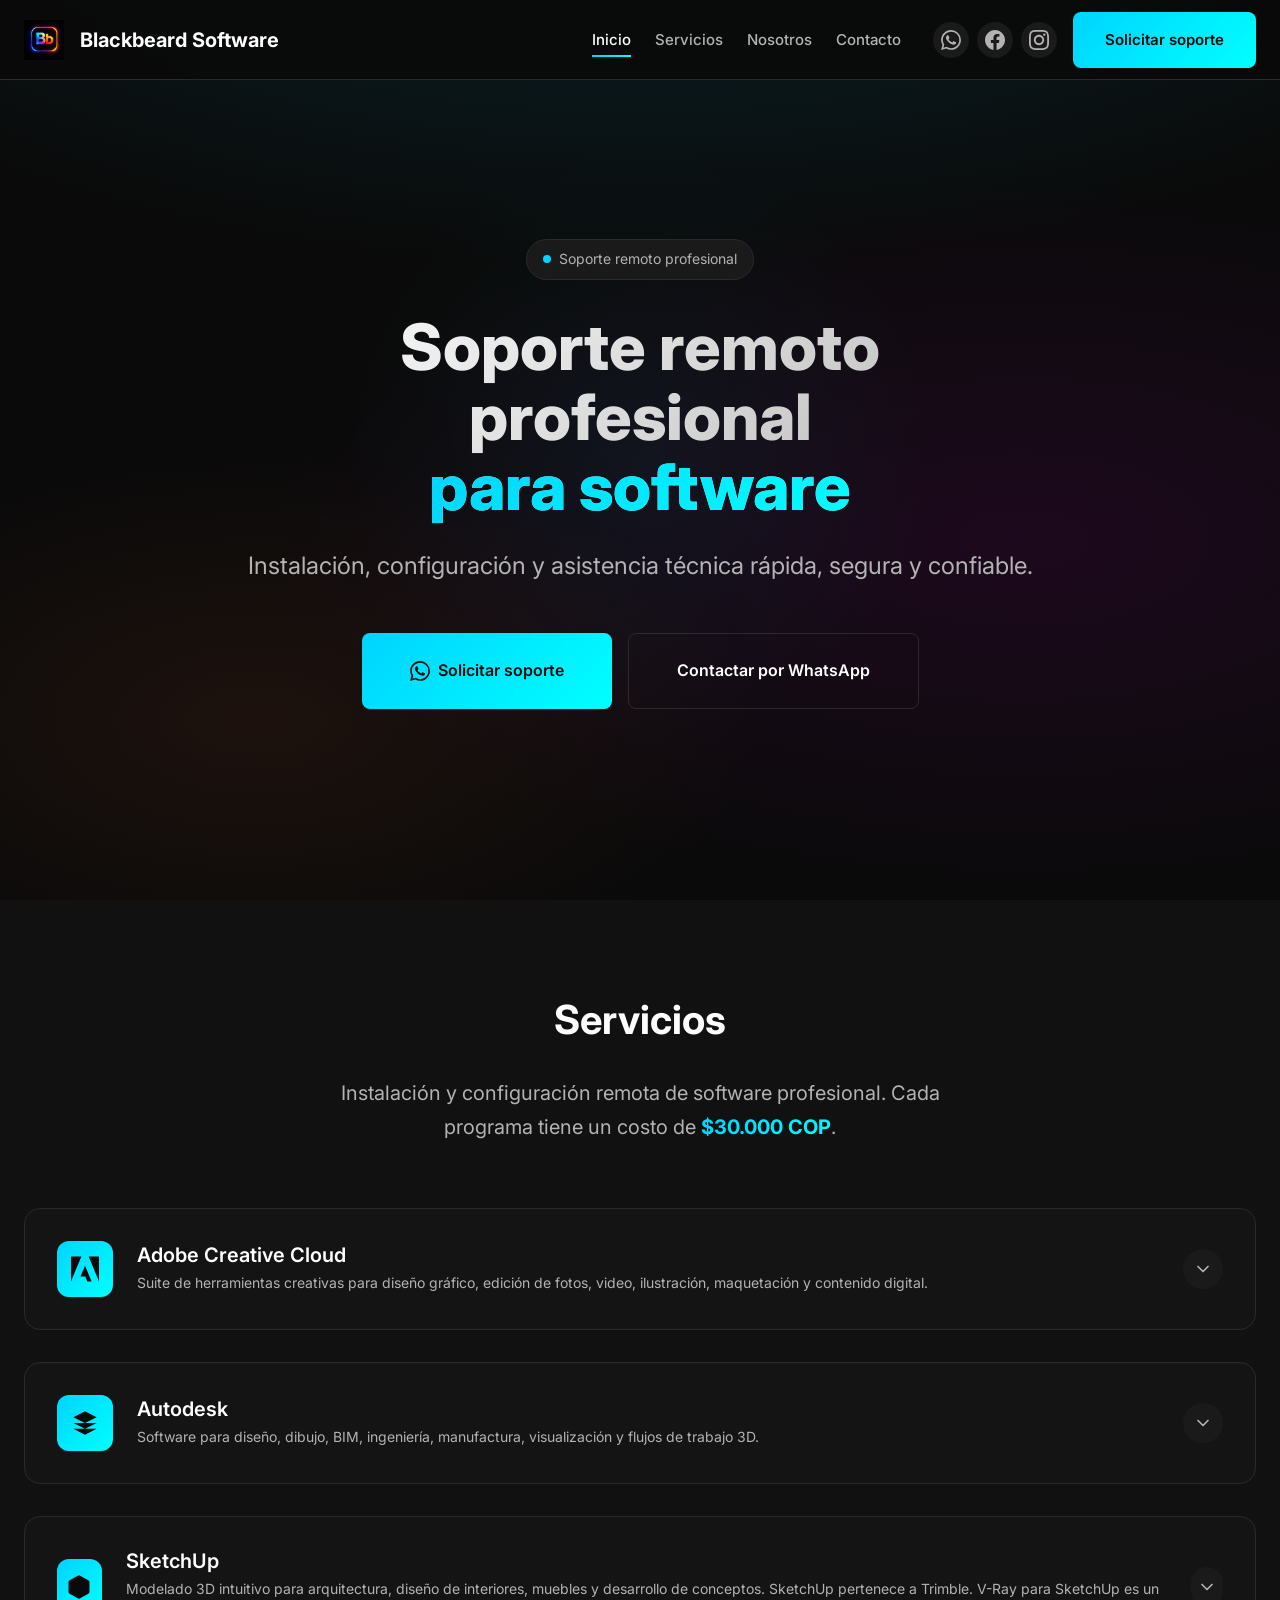
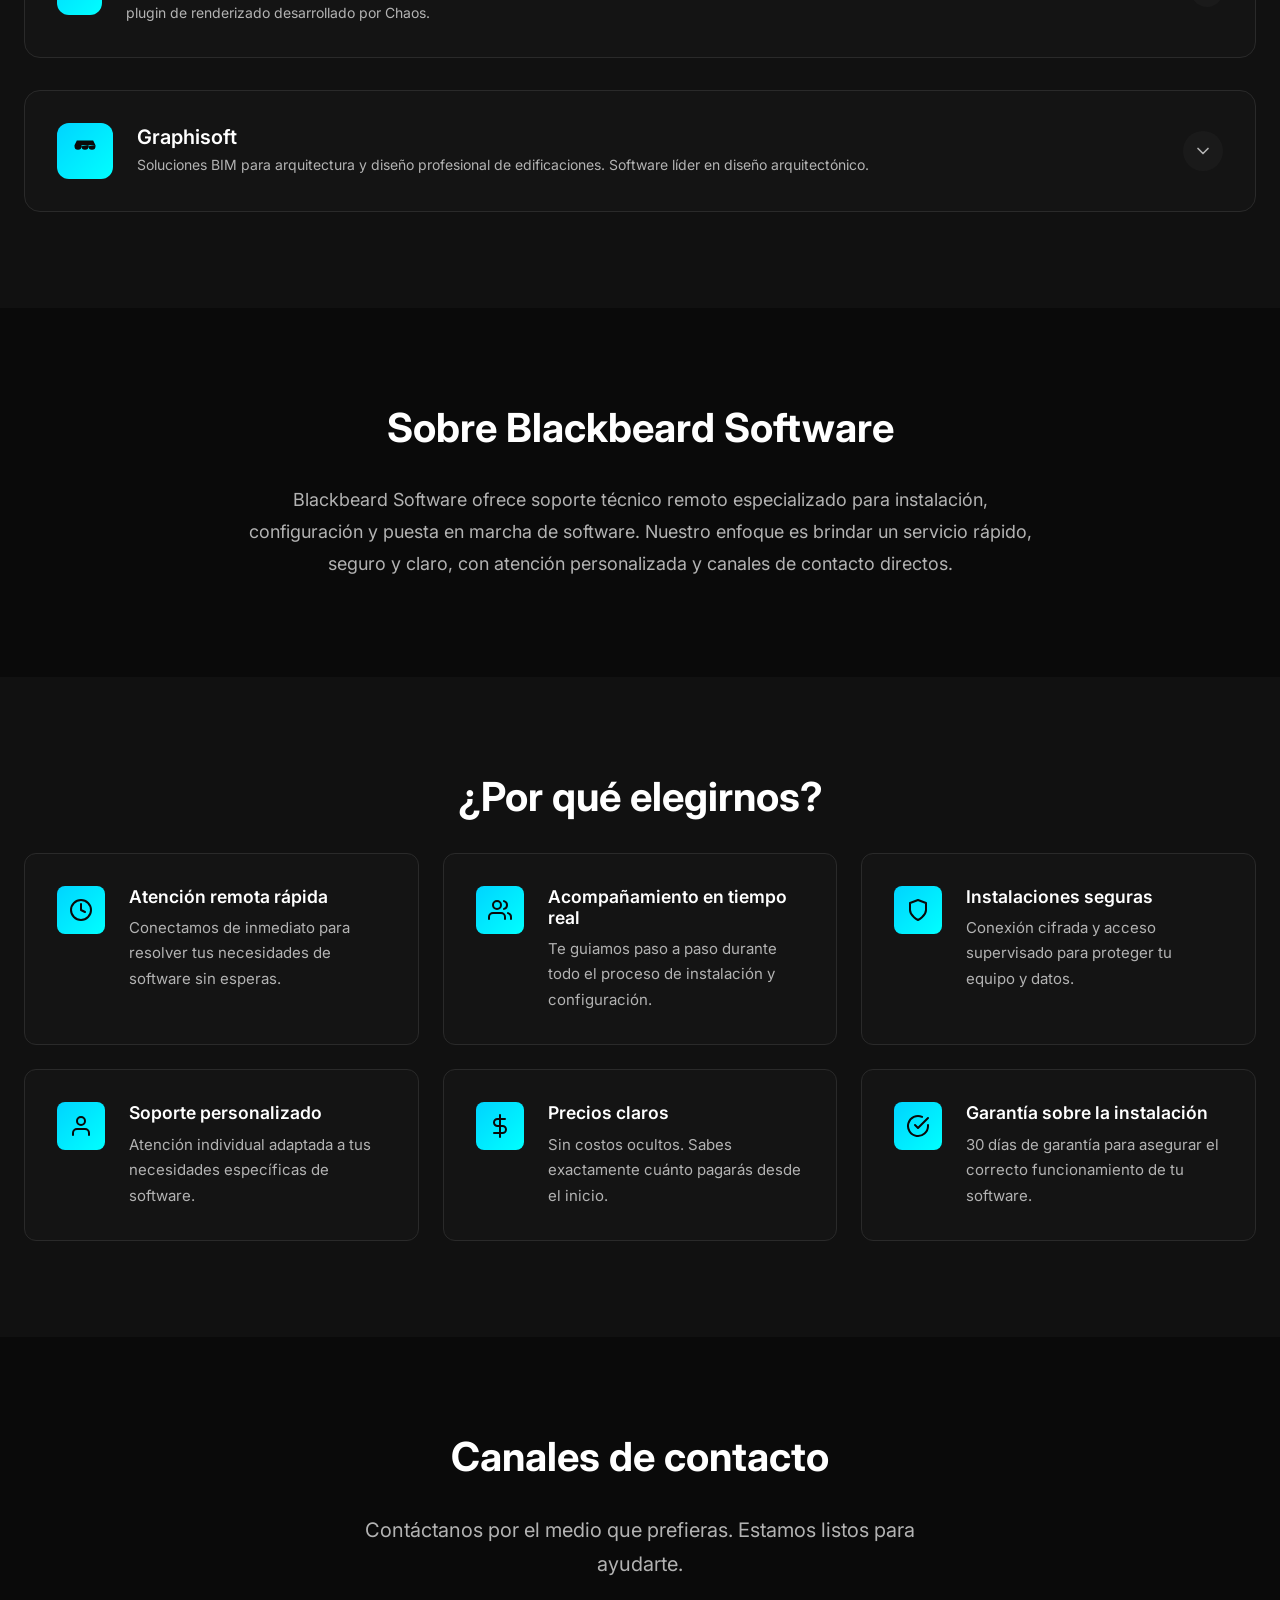
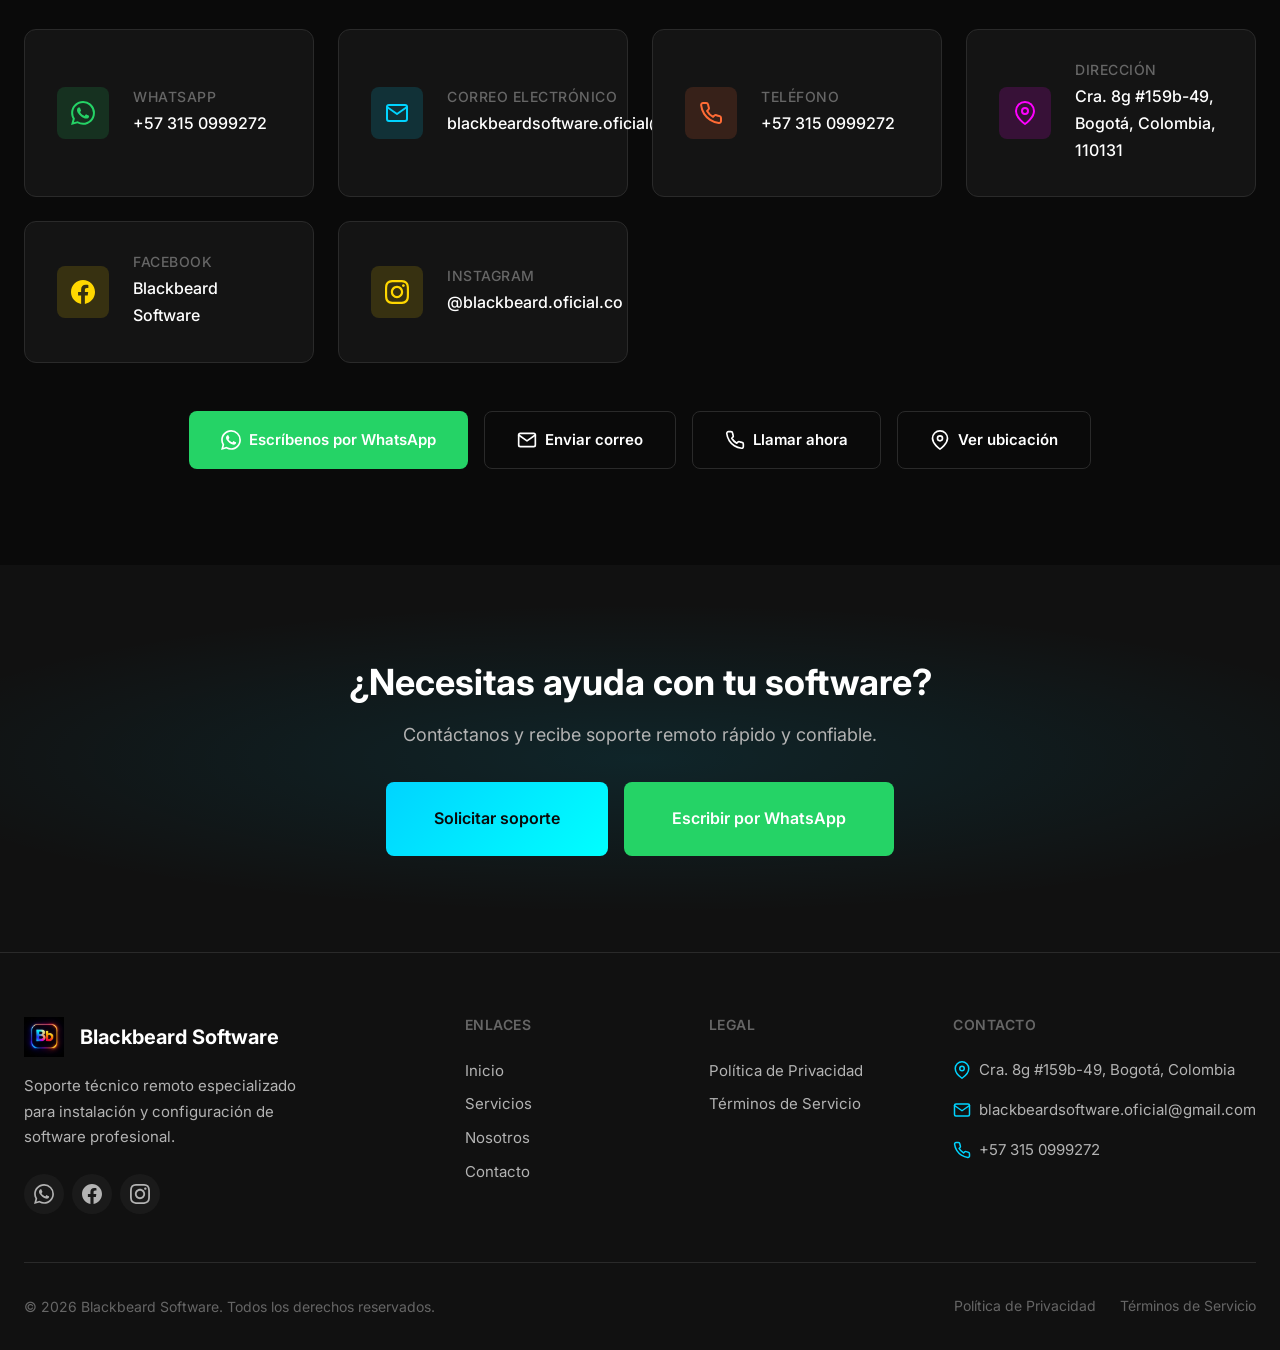
==== commit 2bff89ce: "Add files via upload" ====
--- a/index.html
+++ b/index.html
@@ -1,669 +1,1157 @@
 <!DOCTYPE html>
-<html lang="es" style="color-scheme: dark">
+<html lang="es">
 <head>
   <meta charset="UTF-8">
   <meta name="viewport" content="width=device-width, initial-scale=1.0">
-  <meta name="description" content="Soluciones técnicas inmediatas para profesionales y empresas. Activación y soporte de Windows, Microsoft Office, Adobe, AutoCAD. Soporte remoto vía AnyDesk. Sin complicaciones, soporte 100% humano.">
-  <meta name="keywords" content="soporte técnico, activación software, Windows, Microsoft Office, Adobe, AutoCAD, AnyDesk, soporte remoto">
-  <meta property="og:title" content="Blackbeard Software | Activación y Soporte de Software">
-  <meta property="og:description" content="Soluciones técnicas inmediatas para profesionales y empresas. Soporte remoto vía AnyDesk.">
+  <meta name="description" content="Blackbeard Software - Soporte remoto profesional para instalación, configuración y asistencia técnica de software. Adobe, Autodesk, SketchUp, Archicad y más.">
+  <meta name="keywords" content="soporte técnico, instalación software, Adobe, Autodesk, SketchUp, Archicad, remoto, Bogotá, Colombia">
+  <meta name="author" content="Blackbeard Software">
+  
+  <!-- Open Graph / Social Media -->
   <meta property="og:type" content="website">
-  <meta property="og:image" content="logo-blackbeard.png">
-  <meta name="twitter:card" content="summary_large_image">
-  <meta name="twitter:title" content="Blackbeard Software | Activación y Soporte de Software">
-  <meta name="twitter:description" content="Soluciones técnicas inmediatas para profesionales y empresas.">
-  <title>Blackbeard Software | Activación y Soporte de Software</title>
+  <meta property="og:title" content="Blackbeard Software - Soporte Remoto Profesional">
+  <meta property="og:description" content="Instalación, configuración y asistencia técnica rápida, segura y confiable para software profesional.">
+  <meta property="og:image" content="assets/logo.png">
+  
+  <!-- Favicon -->
+  <link rel="icon" type="image/png" href="assets/favicon.png">
+  <link rel="apple-touch-icon" href="assets/favicon.png">
+  
+  <!-- Google Fonts -->
   <link rel="preconnect" href="https://fonts.googleapis.com">
   <link rel="preconnect" href="https://fonts.gstatic.com" crossorigin>
   <link href="https://fonts.googleapis.com/css2?family=Inter:wght@400;500;600;700;800&display=swap" rel="stylesheet">
-  <link rel="stylesheet" href="styles/main.css">
-  <link rel="icon" href="logo-blackbeard.png">
+  
+  <!-- Main Stylesheet -->
+  <link rel="stylesheet" href="style.css">
+  
+  <title>Blackbeard Software - Soporte Remoto Profesional</title>
 </head>
 <body>
-  <!-- Header -->
+  <!-- ============================================
+       HEADER
+       ============================================ -->
   <header class="header" id="header">
-    <div class="header-container">
-      <div class="header-content">
-        <!-- Logo -->
-        <div class="logo-container">
-          <img src="logo-blackbeard.png" alt="Blackbeard Software" class="logo">
-          <span class="logo-text">Blackbeard Software</span>
-        </div>
-
-        <!-- Desktop Navigation -->
-        <nav class="nav-desktop" id="nav-desktop">
-          <button onclick="scrollToSection('inicio')" class="nav-link">Inicio</button>
-          <button onclick="scrollToSection('servicios')" class="nav-link">Servicios</button>
-          <button onclick="scrollToSection('precios')" class="nav-link">Precios</button>
-          <button onclick="scrollToSection('como-trabajamos')" class="nav-link">Cómo Trabajamos</button>
-        </nav>
-
-        <!-- Desktop CTA & Phone -->
-        <div class="header-actions" id="header-actions">
-          <a href="tel:+573150999272" class="phone-link">
-            <svg class="icon" viewBox="0 0 24 24" fill="none" stroke="currentColor" stroke-width="2" stroke-linecap="round" stroke-linejoin="round">
-              <path d="M22 16.92v3a2 2 0 0 1-2.18 2 19.79 19.79 0 0 1-8.63-3.07 19.5 19.5 0 0 1-6-6 19.79 19.79 0 0 1-3.07-8.67A2 2 0 0 1 4.11 2h3a2 2 0 0 1 2 1.72 12.84 12.84 0 0 0 .7 2.81 2 2 0 0 1-.45 2.11L8.09 9.91a16 16 0 0 0 6 6l1.27-1.27a2 2 0 0 1 2.11-.45 12.84 12.84 0 0 0 2.81.7A2 2 0 0 1 22 16.92z"/>
+    <div class="header-inner">
+      <!-- Logo -->
+      <a href="index.html" class="logo">
+        <img src="assets/logo.png" alt="Blackbeard Software Logo">
+        <span>Blackbeard Software</span>
+      </a>
+      
+      <!-- Desktop Navigation -->
+      <nav class="nav-desktop">
+        <ul class="nav-links">
+          <li><a href="#inicio" class="nav-link active">Inicio</a></li>
+          <li><a href="#servicios" class="nav-link">Servicios</a></li>
+          <li><a href="#nosotros" class="nav-link">Nosotros</a></li>
+          <li><a href="#contacto" class="nav-link">Contacto</a></li>
+        </ul>
+        
+        <div class="nav-actions">
+          <!-- Social Quick Icons -->
+          <div class="social-icons">
+            <!-- WhatsApp - EDIT: Replace with your WhatsApp link -->
+            <a href="https://wa.me/573150999272" target="_blank" rel="noopener noreferrer" class="social-icon" aria-label="WhatsApp" title="WhatsApp">
+              <svg width="20" height="20" viewBox="0 0 24 24" fill="currentColor">
+                <path d="M17.472 14.382c-.297-.149-1.758-.867-2.03-.967-.273-.099-.471-.148-.67.15-.197.297-.767.966-.94 1.164-.173.199-.347.223-.644.075-.297-.15-1.255-.463-2.39-1.475-.883-.788-1.48-1.761-1.653-2.059-.173-.297-.018-.458.13-.606.134-.133.298-.347.446-.52.149-.174.198-.298.298-.497.099-.198.05-.371-.025-.52-.075-.149-.669-1.612-.916-2.207-.242-.579-.487-.5-.669-.51-.173-.008-.371-.01-.57-.01-.198 0-.52.074-.792.372-.272.297-1.04 1.016-1.04 2.479 0 1.462 1.065 2.875 1.213 3.074.149.198 2.096 3.2 5.077 4.487.709.306 1.262.489 1.694.625.712.227 1.36.195 1.871.118.571-.085 1.758-.719 2.006-1.413.248-.694.248-1.289.173-1.413-.074-.124-.272-.198-.57-.347m-5.421 7.403h-.004a9.87 9.87 0 01-5.031-1.378l-.361-.214-3.741.982.998-3.648-.235-.374a9.86 9.86 0 01-1.51-5.26c.001-5.45 4.436-9.884 9.888-9.884 2.64 0 5.122 1.03 6.988 2.898a9.825 9.825 0 012.893 6.994c-.003 5.45-4.437 9.884-9.885 9.884m8.413-18.297A11.815 11.815 0 0012.05 0C5.495 0 .16 5.335.157 11.892c0 2.096.547 4.142 1.588 5.945L.057 24l6.305-1.654a11.882 11.882 0 005.683 1.448h.005c6.554 0 11.89-5.335 11.893-11.893a11.821 11.821 0 00-3.48-8.413z"/>
+              </svg>
+            </a>
+            <!-- Facebook - EDIT: Replace with your Facebook link -->
+            <a href="https://www.facebook.com/profile.php?id=61583653584163" target="_blank" rel="noopener noreferrer" class="social-icon" aria-label="Facebook" title="Facebook">
+              <svg width="20" height="20" viewBox="0 0 24 24" fill="currentColor">
+                <path d="M24 12.073c0-6.627-5.373-12-12-12s-12 5.373-12 12c0 5.99 4.388 10.954 10.125 11.854v-8.385H7.078v-3.47h3.047V9.43c0-3.007 1.792-4.669 4.533-4.669 1.312 0 2.686.235 2.686.235v2.953H15.83c-1.491 0-1.956.925-1.956 1.874v2.25h3.328l-.532 3.47h-2.796v8.385C19.612 23.027 24 18.062 24 12.073z"/>
+              </svg>
+            </a>
+            <!-- Instagram - EDIT: Replace with your Instagram link -->
+            <a href="https://www.instagram.com/blackbeard.oficial.co/" target="_blank" rel="noopener noreferrer" class="social-icon" aria-label="Instagram" title="Instagram">
+              <svg width="20" height="20" viewBox="0 0 24 24" fill="currentColor">
+                <path d="M12 2.163c3.204 0 3.584.012 4.85.07 3.252.148 4.771 1.691 4.919 4.919.058 1.265.069 1.645.069 4.849 0 3.205-.012 3.584-.069 4.849-.149 3.225-1.664 4.771-4.919 4.919-1.266.058-1.644.07-4.85.07-3.204 0-3.584-.012-4.849-.07-3.26-.149-4.771-1.699-4.919-4.92-.058-1.265-.07-1.644-.07-4.849 0-3.204.013-3.583.07-4.849.149-3.227 1.664-4.771 4.919-4.919 1.266-.057 1.645-.069 4.849-.069zm0-2.163c-3.259 0-3.667.014-4.947.072-4.358.2-6.78 2.618-6.98 6.98-.059 1.281-.073 1.689-.073 4.948 0 3.259.014 3.668.072 4.948.2 4.358 2.618 6.78 6.98 6.98 1.281.058 1.689.072 4.948.072 3.259 0 3.668-.014 4.948-.072 4.354-.2 6.782-2.618 6.979-6.98.059-1.28.073-1.689.073-4.948 0-3.259-.014-3.667-.072-4.947-.196-4.354-2.617-6.78-6.979-6.98-1.281-.059-1.69-.073-4.949-.073zm0 5.838c-3.403 0-6.162 2.759-6.162 6.162s2.759 6.163 6.162 6.163 6.162-2.759 6.162-6.163c0-3.403-2.759-6.162-6.162-6.162zm0 10.162c-2.209 0-4-1.79-4-4 0-2.209 1.791-4 4-4s4 1.791 4 4c0 2.21-1.791 4-4 4zm6.406-11.845c-.796 0-1.441.645-1.441 1.44s.645 1.44 1.441 1.44c.795 0 1.439-.645 1.439-1.44s-.644-1.44-1.439-1.44z"/>
+              </svg>
+            </a>
+          </div>
+          
+          <!-- CTA Button -->
+          <a href="https://wa.me/573150999272?text=Hola%2C%20quiero%20solicitar%20soporte%20técnico" class="btn btn-primary" target="_blank" rel="noopener noreferrer">
+            Solicitar soporte
+          </a>
+        </div>
+      </nav>
+      
+      <!-- Mobile Menu Button -->
+      <button class="mobile-menu-btn" id="mobileMenuBtn" aria-label="Abrir menú">
+        <span></span>
+        <span></span>
+        <span></span>
+      </button>
+    </div>
+    
+    <!-- Mobile Navigation -->
+    <nav class="nav-mobile" id="navMobile">
+      <ul class="nav-links">
+        <li><a href="#inicio" class="nav-link">Inicio</a></li>
+        <li><a href="#servicios" class="nav-link">Servicios</a></li>
+        <li><a href="#nosotros" class="nav-link">Nosotros</a></li>
+        <li><a href="#contacto" class="nav-link">Contacto</a></li>
+      </ul>
+      <div class="nav-actions">
+        <div class="social-icons">
+          <a href="https://wa.me/573150999272" target="_blank" rel="noopener noreferrer" class="social-icon" aria-label="WhatsApp">
+            <svg width="20" height="20" viewBox="0 0 24 24" fill="currentColor">
+              <path d="M17.472 14.382c-.297-.149-1.758-.867-2.03-.967-.273-.099-.471-.148-.67.15-.197.297-.767.966-.94 1.164-.173.199-.347.223-.644.075-.297-.15-1.255-.463-2.39-1.475-.883-.788-1.48-1.761-1.653-2.059-.173-.297-.018-.458.13-.606.134-.133.298-.347.446-.52.149-.174.198-.298.298-.497.099-.198.05-.371-.025-.52-.075-.149-.669-1.612-.916-2.207-.242-.579-.487-.5-.669-.51-.173-.008-.371-.01-.57-.01-.198 0-.52.074-.792.372-.272.297-1.04 1.016-1.04 2.479 0 1.462 1.065 2.875 1.213 3.074.149.198 2.096 3.2 5.077 4.487.709.306 1.262.489 1.694.625.712.227 1.36.195 1.871.118.571-.085 1.758-.719 2.006-1.413.248-.694.248-1.289.173-1.413-.074-.124-.272-.198-.57-.347m-5.421 7.403h-.004a9.87 9.87 0 01-5.031-1.378l-.361-.214-3.741.982.998-3.648-.235-.374a9.86 9.86 0 01-1.51-5.26c.001-5.45 4.436-9.884 9.888-9.884 2.64 0 5.122 1.03 6.988 2.898a9.825 9.825 0 012.893 6.994c-.003 5.45-4.437 9.884-9.885 9.884m8.413-18.297A11.815 11.815 0 0012.05 0C5.495 0 .16 5.335.157 11.892c0 2.096.547 4.142 1.588 5.945L.057 24l6.305-1.654a11.882 11.882 0 005.683 1.448h.005c6.554 0 11.89-5.335 11.893-11.893a11.821 11.821 0 00-3.48-8.413z"/>
             </svg>
-            <span>+57 315 0999272</span>
-          </a>
-          <a href="https://wa.me/573150999272?text=Hola,%20necesito%20soporte%20técnico%20para%20mi%20software" target="_blank" rel="noopener noreferrer" class="btn-primary glow-blue">
-            Soporte Hoy
-          </a>
-        </div>
-
-        <!-- Mobile Menu Button -->
-        <button class="menu-toggle" id="menu-toggle" onclick="toggleMenu()">
-          <svg class="icon-menu" id="icon-menu" viewBox="0 0 24 24" fill="none" stroke="currentColor" stroke-width="2" stroke-linecap="round" stroke-linejoin="round">
-            <line x1="3" y1="12" x2="21" y2="12"></line>
-            <line x1="3" y1="6" x2="21" y2="6"></line>
-            <line x1="3" y1="18" x2="21" y2="18"></line>
-          </svg>
-          <svg class="icon-close hidden" id="icon-close" viewBox="0 0 24 24" fill="none" stroke="currentColor" stroke-width="2" stroke-linecap="round" stroke-linejoin="round">
-            <line x1="18" y1="6" x2="6" y2="18"></line>
-            <line x1="6" y1="6" x2="18" y2="18"></line>
-          </svg>
-        </button>
+          </a>
+          <a href="https://www.facebook.com/profile.php?id=61583653584163" target="_blank" rel="noopener noreferrer" class="social-icon" aria-label="Facebook">
+            <svg width="20" height="20" viewBox="0 0 24 24" fill="currentColor">
+              <path d="M24 12.073c0-6.627-5.373-12-12-12s-12 5.373-12 12c0 5.99 4.388 10.954 10.125 11.854v-8.385H7.078v-3.47h3.047V9.43c0-3.007 1.792-4.669 4.533-4.669 1.312 0 2.686.235 2.686.235v2.953H15.83c-1.491 0-1.956.925-1.956 1.874v2.25h3.328l-.532 3.47h-2.796v8.385C19.612 23.027 24 18.062 24 12.073z"/>
+            </svg>
+          </a>
+          <a href="https://www.instagram.com/blackbeard.oficial.co/" target="_blank" rel="noopener noreferrer" class="social-icon" aria-label="Instagram">
+            <svg width="20" height="20" viewBox="0 0 24 24" fill="currentColor">
+              <path d="M12 2.163c3.204 0 3.584.012 4.85.07 3.252.148 4.771 1.691 4.919 4.919.058 1.265.069 1.645.069 4.849 0 3.205-.012 3.584-.069 4.849-.149 3.225-1.664 4.771-4.919 4.919-1.266.058-1.644.07-4.85.07-3.204 0-3.584-.012-4.849-.07-3.26-.149-4.771-1.699-4.919-4.92-.058-1.265-.07-1.644-.07-4.849 0-3.204.013-3.583.07-4.849.149-3.227 1.664-4.771 4.919-4.919 1.266-.057 1.645-.069 4.849-.069zm0-2.163c-3.259 0-3.667.014-4.947.072-4.358.2-6.78 2.618-6.98 6.98-.059 1.281-.073 1.689-.073 4.948 0 3.259.014 3.668.072 4.948.2 4.358 2.618 6.78 6.98 6.98 1.281.058 1.689.072 4.948.072 3.259 0 3.668-.014 4.948-.072 4.354-.2 6.782-2.618 6.979-6.98.059-1.28.073-1.689.073-4.948 0-3.259-.014-3.667-.072-4.947-.196-4.354-2.617-6.78-6.979-6.98-1.281-.059-1.69-.073-4.949-.073zm0 5.838c-3.403 0-6.162 2.759-6.162 6.162s2.759 6.163 6.162 6.163 6.162-2.759 6.162-6.163c0-3.403-2.759-6.162-6.162-6.162zm0 10.162c-2.209 0-4-1.79-4-4 0-2.209 1.791-4 4-4s4 1.791 4 4c0 2.21-1.791 4-4 4zm6.406-11.845c-.796 0-1.441.645-1.441 1.44s.645 1.44 1.441 1.44c.795 0 1.439-.645 1.439-1.44s-.644-1.44-1.439-1.44z"/>
+            </svg>
+          </a>
+        </div>
+        <a href="https://wa.me/573150999272?text=Hola%2C%20quiero%20solicitar%20soporte%20técnico" class="btn btn-primary" target="_blank" rel="noopener noreferrer">
+          Solicitar soporte
+        </a>
       </div>
-
-      <!-- Mobile Menu -->
-      <nav class="nav-mobile hidden" id="nav-mobile">
-        <button onclick="scrollToSection('inicio')" class="nav-link-mobile">Inicio</button>
-        <button onclick="scrollToSection('servicios')" class="nav-link-mobile">Servicios</button>
-        <button onclick="scrollToSection('precios')" class="nav-link-mobile">Precios</button>
-        <button onclick="scrollToSection('como-trabajamos')" class="nav-link-mobile">Cómo Trabajamos</button>
-        <a href="tel:+573150999272" class="phone-link-mobile">
-          <svg class="icon" viewBox="0 0 24 24" fill="none" stroke="currentColor" stroke-width="2" stroke-linecap="round" stroke-linejoin="round">
-            <path d="M22 16.92v3a2 2 0 0 1-2.18 2 19.79 19.79 0 0 1-8.63-3.07 19.5 19.5 0 0 1-6-6 19.79 19.79 0 0 1-3.07-8.67A2 2 0 0 1 4.11 2h3a2 2 0 0 1 2 1.72 12.84 12.84 0 0 0 .7 2.81 2 2 0 0 1-.45 2.11L8.09 9.91a16 16 0 0 0 6 6l1.27-1.27a2 2 0 0 1 2.11-.45 12.84 12.84 0 0 0 2.81.7A2 2 0 0 1 22 16.92z"/>
-          </svg>
-          <span>+57 315 0999272</span>
-        </a>
-        <a href="https://wa.me/573150999272?text=Hola,%20necesito%20soporte%20técnico%20para%20mi%20software" target="_blank" rel="noopener noreferrer" class="btn-primary-mobile">
-          Soporte Hoy
-        </a>
-      </nav>
-    </div>
+    </nav>
   </header>
 
-  <!-- Main Content -->
-  <main class="main-content">
-    <!-- Hero Section -->
-    <section id="inicio" class="hero-section">
-      <div class="hero-bg"></div>
-      <div class="hero-overlay"></div>
-      <div class="hero-content">
-        <div class="logo-hero animate-float">
-          <img src="logo-blackbeard.png" alt="Blackbeard Software" class="logo-hero-img">
-        </div>
-        <h1 class="hero-title">
-          <span class="gradient-text">Activación y Soporte de Software</span>
-        </h1>
-        <p class="hero-subtitle">Rápido, seguro y vía AnyDesk.</p>
-        <p class="hero-description">Soluciones técnicas inmediatas para profesionales y empresas. Sin complicaciones, soporte 100% humano.</p>
-        <div class="hero-ctas">
-          <a href="https://wa.me/573150999272?text=Hola,%20necesito%20soporte%20técnico%20para%20mi%20software" target="_blank" rel="noopener noreferrer" class="btn-whatsapp">
-            <svg class="icon" viewBox="0 0 24 24" fill="none" stroke="currentColor" stroke-width="2" stroke-linecap="round" stroke-linejoin="round">
-              <path d="M21 15a2 2 0 0 1-2 2H7l-4 4V5a2 2 0 0 1 2-2h14a2 2 0 0 1 2 2z"/>
-            </svg>
-            Solicitar Soporte
-          </a>
-          <button onclick="scrollToSection('servicios')" class="btn-outline">
-            Ver servicios
-          </button>
-        </div>
-      </div>
-      <div class="scroll-indicator">
-        <svg class="icon-chevron" viewBox="0 0 24 24" fill="none" stroke="currentColor" stroke-width="2" stroke-linecap="round" stroke-linejoin="round">
-          <polyline points="6 9 12 15 18 9"></polyline>
-        </svg>
+  <!-- ============================================
+       MAIN CONTENT
+       ============================================ -->
+  <main>
+    <!-- ============================================
+         HERO SECTION
+         ============================================ -->
+    <section class="hero" id="inicio">
+      <div class="hero-decoration"></div>
+      <div class="container">
+        <div class="hero-content">
+          <div class="hero-badge">
+            <span class="hero-badge-dot"></span>
+            Soporte remoto profesional
+          </div>
+          
+          <h1 class="hero-title">
+            Soporte remoto profesional<br>
+            <span>para software</span>
+          </h1>
+          
+          <p class="hero-subtitle">
+            Instalación, configuración y asistencia técnica rápida, segura y confiable.
+          </p>
+          
+          <div class="hero-buttons">
+            <a href="https://wa.me/573150999272?text=Hola%2C%20quiero%20solicitar%20soporte%20técnico" class="btn btn-primary btn-lg" target="_blank" rel="noopener noreferrer">
+              <svg width="20" height="20" viewBox="0 0 24 24" fill="currentColor">
+                <path d="M17.472 14.382c-.297-.149-1.758-.867-2.03-.967-.273-.099-.471-.148-.67.15-.197.297-.767.966-.94 1.164-.173.199-.347.223-.644.075-.297-.15-1.255-.463-2.39-1.475-.883-.788-1.48-1.761-1.653-2.059-.173-.297-.018-.458.13-.606.134-.133.298-.347.446-.52.149-.174.198-.298.298-.497.099-.198.05-.371-.025-.52-.075-.149-.669-1.612-.916-2.207-.242-.579-.487-.5-.669-.51-.173-.008-.371-.01-.57-.01-.198 0-.52.074-.792.372-.272.297-1.04 1.016-1.04 2.479 0 1.462 1.065 2.875 1.213 3.074.149.198 2.096 3.2 5.077 4.487.709.306 1.262.489 1.694.625.712.227 1.36.195 1.871.118.571-.085 1.758-.719 2.006-1.413.248-.694.248-1.289.173-1.413-.074-.124-.272-.198-.57-.347m-5.421 7.403h-.004a9.87 9.87 0 01-5.031-1.378l-.361-.214-3.741.982.998-3.648-.235-.374a9.86 9.86 0 01-1.51-5.26c.001-5.45 4.436-9.884 9.888-9.884 2.64 0 5.122 1.03 6.988 2.898a9.825 9.825 0 012.893 6.994c-.003 5.45-4.437 9.884-9.885 9.884m8.413-18.297A11.815 11.815 0 0012.05 0C5.495 0 .16 5.335.157 11.892c0 2.096.547 4.142 1.588 5.945L.057 24l6.305-1.654a11.882 11.882 0 005.683 1.448h.005c6.554 0 11.89-5.335 11.893-11.893a11.821 11.821 0 00-3.48-8.413z"/>
+              </svg>
+              Solicitar soporte
+            </a>
+            <a href="https://wa.me/573150999272" class="btn btn-secondary btn-lg" target="_blank" rel="noopener noreferrer">
+              Contactar por WhatsApp
+            </a>
+          </div>
+        </div>
       </div>
     </section>
 
-    <!-- Services Section -->
-    <section id="servicios" class="section">
+    <!-- ============================================
+         SERVICES SECTION
+         ============================================ -->
+    <section class="services section" id="servicios">
       <div class="container">
-        <div class="section-header">
-          <h2 class="section-title">Nuestros Servicios</h2>
-          <p class="section-description">Soporte técnico especializado para las herramientas que usas cada día</p>
-        </div>
+        <div class="services-intro">
+          <h2 class="section-title text-center">Servicios</h2>
+          <p class="section-subtitle text-center">
+            Instalación y configuración remota de software profesional. Cada programa tiene un costo de <strong class="text-gradient">$30.000 COP</strong>.
+          </p>
+        </div>
+        
         <div class="services-grid">
-          <!-- Windows -->
-          <div class="service-card">
-            <div class="service-image" style="--service-color: #4A90E2;">
-              <img src="images/service-windows.png" alt="Windows">
-            </div>
-            <div class="service-content">
-              <div class="service-icon" style="background: rgba(74, 144, 226, 0.2); color: #4A90E2;">
-                <svg viewBox="0 0 24 24" fill="none" stroke="currentColor" stroke-width="2" stroke-linecap="round" stroke-linejoin="round">
-                  <rect x="2" y="3" width="20" height="14" rx="2" ry="2"></rect>
-                  <line x1="8" y1="21" x2="16" y2="21"></line>
-                  <line x1="12" y1="17" x2="12" y2="21"></line>
+          <!-- ============================================
+               ADOBE SUITE CATEGORY
+               ============================================ -->
+          <div class="service-category" data-category="adobe">
+            <div class="service-category-header">
+              <div class="service-category-info">
+                <div class="service-category-icon">
+                  <svg width="28" height="28" viewBox="0 0 24 24" fill="currentColor">
+                    <path d="M13.966 22.624l-1.69-4.281H8.122l3.892-9.144 5.662 13.425zM8.884 1.376H0v21.248zm15.116 0h-8.884l8.884 21.248z"/>
+                  </svg>
+                </div>
+                <div>
+                  <h3 class="service-category-title">Adobe Creative Cloud</h3>
+                  <p class="service-category-desc">Suite de herramientas creativas para diseño gráfico, edición de fotos, video, ilustración, maquetación y contenido digital.</p>
+                </div>
+              </div>
+              <div class="service-category-toggle">
+                <svg width="20" height="20" viewBox="0 0 24 24" fill="none" stroke="currentColor" stroke-width="2" stroke-linecap="round" stroke-linejoin="round">
+                  <polyline points="6 9 12 15 18 9"></polyline>
                 </svg>
               </div>
-              <h3 class="service-title">Especialistas en Windows</h3>
-              <p class="service-description">Optimización y configuración de sistemas operativos</p>
-            </div>
-          </div>
-          <!-- Office -->
-          <div class="service-card">
-            <div class="service-image" style="--service-color: #27AE60;">
-              <img src="images/service-office.png" alt="Office">
-            </div>
-            <div class="service-content">
-              <div class="service-icon" style="background: rgba(39, 174, 96, 0.2); color: #27AE60;">
-                <svg viewBox="0 0 24 24" fill="none" stroke="currentColor" stroke-width="2" stroke-linecap="round" stroke-linejoin="round">
-                  <path d="M14 2H6a2 2 0 0 0-2 2v16a2 2 0 0 0 2 2h12a2 2 0 0 0 2-2V8z"></path>
-                  <polyline points="14 2 14 8 20 8"></polyline>
-                  <line x1="16" y1="13" x2="8" y2="13"></line>
-                  <line x1="16" y1="17" x2="8" y2="17"></line>
-                  <polyline points="10 9 9 9 8 9"></polyline>
+            </div>
+            <div class="service-category-content">
+              <p class="service-category-note">
+                <strong>Nota:</strong> Adobe Creative Cloud incluye más de 20 aplicaciones y herramientas creativas. Cada programa tiene un costo de <strong>$30.000 COP</strong>.
+              </p>
+              <div class="software-grid">
+                <!-- Photoshop -->
+                <div class="software-item">
+                  <h4 class="software-name">Photoshop</h4>
+                  <p class="software-desc">Edición de imágenes y diseño gráfico profesional.</p>
+                  <div class="software-price">
+                    <svg width="16" height="16" viewBox="0 0 24 24" fill="none" stroke="currentColor" stroke-width="2">
+                      <circle cx="12" cy="12" r="10"></circle>
+                      <path d="M12 6v12M6 12h12"></path>
+                    </svg>
+                    $30.000 COP
+                  </div>
+                  <a href="https://wa.me/573150999272?text=Hola%2C%20quiero%20informaci%C3%B3n%20sobre%20Photoshop" class="btn btn-whatsapp btn-sm" target="_blank" rel="noopener noreferrer">
+                    Solicitar por WhatsApp
+                  </a>
+                </div>
+                
+                <!-- Illustrator -->
+                <div class="software-item">
+                  <h4 class="software-name">Illustrator</h4>
+                  <p class="software-desc">Diseño vectorial e ilustración creativa.</p>
+                  <div class="software-price">
+                    <svg width="16" height="16" viewBox="0 0 24 24" fill="none" stroke="currentColor" stroke-width="2">
+                      <circle cx="12" cy="12" r="10"></circle>
+                      <path d="M12 6v12M6 12h12"></path>
+                    </svg>
+                    $30.000 COP
+                  </div>
+                  <a href="https://wa.me/573150999272?text=Hola%2C%20quiero%20informaci%C3%B3n%20sobre%20Illustrator" class="btn btn-whatsapp btn-sm" target="_blank" rel="noopener noreferrer">
+                    Solicitar por WhatsApp
+                  </a>
+                </div>
+                
+                <!-- Premiere Pro -->
+                <div class="software-item">
+                  <h4 class="software-name">Premiere Pro</h4>
+                  <p class="software-desc">Edición de video profesional y cinematográfica.</p>
+                  <div class="software-price">
+                    <svg width="16" height="16" viewBox="0 0 24 24" fill="none" stroke="currentColor" stroke-width="2">
+                      <circle cx="12" cy="12" r="10"></circle>
+                      <path d="M12 6v12M6 12h12"></path>
+                    </svg>
+                    $30.000 COP
+                  </div>
+                  <a href="https://wa.me/573150999272?text=Hola%2C%20quiero%20informaci%C3%B3n%20sobre%20Premiere%20Pro" class="btn btn-whatsapp btn-sm" target="_blank" rel="noopener noreferrer">
+                    Solicitar por WhatsApp
+                  </a>
+                </div>
+                
+                <!-- After Effects -->
+                <div class="software-item">
+                  <h4 class="software-name">After Effects</h4>
+                  <p class="software-desc">Efectos visuales y animación de movimiento.</p>
+                  <div class="software-price">
+                    <svg width="16" height="16" viewBox="0 0 24 24" fill="none" stroke="currentColor" stroke-width="2">
+                      <circle cx="12" cy="12" r="10"></circle>
+                      <path d="M12 6v12M6 12h12"></path>
+                    </svg>
+                    $30.000 COP
+                  </div>
+                  <a href="https://wa.me/573150999272?text=Hola%2C%20quiero%20informaci%C3%B3n%20sobre%20After%20Effects" class="btn btn-whatsapp btn-sm" target="_blank" rel="noopener noreferrer">
+                    Solicitar por WhatsApp
+                  </a>
+                </div>
+                
+                <!-- InDesign -->
+                <div class="software-item">
+                  <h4 class="software-name">InDesign</h4>
+                  <p class="software-desc">Maquetación y diseño editorial profesional.</p>
+                  <div class="software-price">
+                    <svg width="16" height="16" viewBox="0 0 24 24" fill="none" stroke="currentColor" stroke-width="2">
+                      <circle cx="12" cy="12" r="10"></circle>
+                      <path d="M12 6v12M6 12h12"></path>
+                    </svg>
+                    $30.000 COP
+                  </div>
+                  <a href="https://wa.me/573150999272?text=Hola%2C%20quiero%20informaci%C3%B3n%20sobre%20InDesign" class="btn btn-whatsapp btn-sm" target="_blank" rel="noopener noreferrer">
+                    Solicitar por WhatsApp
+                  </a>
+                </div>
+                
+                <!-- Lightroom -->
+                <div class="software-item">
+                  <h4 class="software-name">Lightroom</h4>
+                  <p class="software-desc">Gestión y edición de fotografías digitales.</p>
+                  <div class="software-price">
+                    <svg width="16" height="16" viewBox="0 0 24 24" fill="none" stroke="currentColor" stroke-width="2">
+                      <circle cx="12" cy="12" r="10"></circle>
+                      <path d="M12 6v12M6 12h12"></path>
+                    </svg>
+                    $30.000 COP
+                  </div>
+                  <a href="https://wa.me/573150999272?text=Hola%2C%20quiero%20informaci%C3%B3n%20sobre%20Lightroom" class="btn btn-whatsapp btn-sm" target="_blank" rel="noopener noreferrer">
+                    Solicitar por WhatsApp
+                  </a>
+                </div>
+                
+                <!-- Acrobat Pro -->
+                <div class="software-item">
+                  <h4 class="software-name">Acrobat Pro</h4>
+                  <p class="software-desc">Creación y edición avanzada de documentos PDF.</p>
+                  <div class="software-price">
+                    <svg width="16" height="16" viewBox="0 0 24 24" fill="none" stroke="currentColor" stroke-width="2">
+                      <circle cx="12" cy="12" r="10"></circle>
+                      <path d="M12 6v12M6 12h12"></path>
+                    </svg>
+                    $30.000 COP
+                  </div>
+                  <a href="https://wa.me/573150999272?text=Hola%2C%20quiero%20informaci%C3%B3n%20sobre%20Acrobat%20Pro" class="btn btn-whatsapp btn-sm" target="_blank" rel="noopener noreferrer">
+                    Solicitar por WhatsApp
+                  </a>
+                </div>
+                
+                <!-- Adobe Express -->
+                <div class="software-item">
+                  <h4 class="software-name">Adobe Express</h4>
+                  <p class="software-desc">Diseño rápido para redes sociales y contenido web.</p>
+                  <div class="software-price">
+                    <svg width="16" height="16" viewBox="0 0 24 24" fill="none" stroke="currentColor" stroke-width="2">
+                      <circle cx="12" cy="12" r="10"></circle>
+                      <path d="M12 6v12M6 12h12"></path>
+                    </svg>
+                    $30.000 COP
+                  </div>
+                  <a href="https://wa.me/573150999272?text=Hola%2C%20quiero%20informaci%C3%B3n%20sobre%20Adobe%20Express" class="btn btn-whatsapp btn-sm" target="_blank" rel="noopener noreferrer">
+                    Solicitar por WhatsApp
+                  </a>
+                </div>
+                
+                <!-- Audition -->
+                <div class="software-item">
+                  <h4 class="software-name">Audition</h4>
+                  <p class="software-desc">Edición y mezcla de audio profesional.</p>
+                  <div class="software-price">
+                    <svg width="16" height="16" viewBox="0 0 24 24" fill="none" stroke="currentColor" stroke-width="2">
+                      <circle cx="12" cy="12" r="10"></circle>
+                      <path d="M12 6v12M6 12h12"></path>
+                    </svg>
+                    $30.000 COP
+                  </div>
+                  <a href="https://wa.me/573150999272?text=Hola%2C%20quiero%20informaci%C3%B3n%20sobre%20Audition" class="btn btn-whatsapp btn-sm" target="_blank" rel="noopener noreferrer">
+                    Solicitar por WhatsApp
+                  </a>
+                </div>
+                
+                <!-- Animate -->
+                <div class="software-item">
+                  <h4 class="software-name">Animate</h4>
+                  <p class="software-desc">Animación interactiva y contenido multimedia.</p>
+                  <div class="software-price">
+                    <svg width="16" height="16" viewBox="0 0 24 24" fill="none" stroke="currentColor" stroke-width="2">
+                      <circle cx="12" cy="12" r="10"></circle>
+                      <path d="M12 6v12M6 12h12"></path>
+                    </svg>
+                    $30.000 COP
+                  </div>
+                  <a href="https://wa.me/573150999272?text=Hola%2C%20quiero%20informaci%C3%B3n%20sobre%20Animate" class="btn btn-whatsapp btn-sm" target="_blank" rel="noopener noreferrer">
+                    Solicitar por WhatsApp
+                  </a>
+                </div>
+                
+                <!-- Dreamweaver -->
+                <div class="software-item">
+                  <h4 class="software-name">Dreamweaver</h4>
+                  <p class="software-desc">Diseño y desarrollo web visual.</p>
+                  <div class="software-price">
+                    <svg width="16" height="16" viewBox="0 0 24 24" fill="none" stroke="currentColor" stroke-width="2">
+                      <circle cx="12" cy="12" r="10"></circle>
+                      <path d="M12 6v12M6 12h12"></path>
+                    </svg>
+                    $30.000 COP
+                  </div>
+                  <a href="https://wa.me/573150999272?text=Hola%2C%20quiero%20informaci%C3%B3n%20sobre%20Dreamweaver" class="btn btn-whatsapp btn-sm" target="_blank" rel="noopener noreferrer">
+                    Solicitar por WhatsApp
+                  </a>
+                </div>
+                
+                <!-- Media Encoder -->
+                <div class="software-item">
+                  <h4 class="software-name">Media Encoder</h4>
+                  <p class="software-desc">Codificación y conversión de video automatizada.</p>
+                  <div class="software-price">
+                    <svg width="16" height="16" viewBox="0 0 24 24" fill="none" stroke="currentColor" stroke-width="2">
+                      <circle cx="12" cy="12" r="10"></circle>
+                      <path d="M12 6v12M6 12h12"></path>
+                    </svg>
+                    $30.000 COP
+                  </div>
+                  <a href="https://wa.me/573150999272?text=Hola%2C%20quiero%20informaci%C3%B3n%20sobre%20Media%20Encoder" class="btn btn-whatsapp btn-sm" target="_blank" rel="noopener noreferrer">
+                    Solicitar por WhatsApp
+                  </a>
+                </div>
+                
+                <!-- Character Animator -->
+                <div class="software-item">
+                  <h4 class="software-name">Character Animator</h4>
+                  <p class="software-desc">Animación de personajes en tiempo real.</p>
+                  <div class="software-price">
+                    <svg width="16" height="16" viewBox="0 0 24 24" fill="none" stroke="currentColor" stroke-width="2">
+                      <circle cx="12" cy="12" r="10"></circle>
+                      <path d="M12 6v12M6 12h12"></path>
+                    </svg>
+                    $30.000 COP
+                  </div>
+                  <a href="https://wa.me/573150999272?text=Hola%2C%20quiero%20informaci%C3%B3n%20sobre%20Character%20Animator" class="btn btn-whatsapp btn-sm" target="_blank" rel="noopener noreferrer">
+                    Solicitar por WhatsApp
+                  </a>
+                </div>
+                
+                <!-- Bridge -->
+                <div class="software-item">
+                  <h4 class="software-name">Bridge</h4>
+                  <p class="software-desc">Gestión centralizada de activos creativos.</p>
+                  <div class="software-price">
+                    <svg width="16" height="16" viewBox="0 0 24 24" fill="none" stroke="currentColor" stroke-width="2">
+                      <circle cx="12" cy="12" r="10"></circle>
+                      <path d="M12 6v12M6 12h12"></path>
+                    </svg>
+                    $30.000 COP
+                  </div>
+                  <a href="https://wa.me/573150999272?text=Hola%2C%20quiero%20informaci%C3%B3n%20sobre%20Bridge" class="btn btn-whatsapp btn-sm" target="_blank" rel="noopener noreferrer">
+                    Solicitar por WhatsApp
+                  </a>
+                </div>
+                
+                <!-- InCopy -->
+                <div class="software-item">
+                  <h4 class="software-name">InCopy</h4>
+                  <p class="software-desc">Escritura y edición colaborativa para publicaciones.</p>
+                  <div class="software-price">
+                    <svg width="16" height="16" viewBox="0 0 24 24" fill="none" stroke="currentColor" stroke-width="2">
+                      <circle cx="12" cy="12" r="10"></circle>
+                      <path d="M12 6v12M6 12h12"></path>
+                    </svg>
+                    $30.000 COP
+                  </div>
+                  <a href="https://wa.me/573150999272?text=Hola%2C%20quiero%20informaci%C3%B3n%20sobre%20InCopy" class="btn btn-whatsapp btn-sm" target="_blank" rel="noopener noreferrer">
+                    Solicitar por WhatsApp
+                  </a>
+                </div>
+                
+                <!-- Fresco -->
+                <div class="software-item">
+                  <h4 class="software-name">Fresco</h4>
+                  <p class="software-desc">Pintura y dibujo digital con pinceles naturales.</p>
+                  <div class="software-price">
+                    <svg width="16" height="16" viewBox="0 0 24 24" fill="none" stroke="currentColor" stroke-width="2">
+                      <circle cx="12" cy="12" r="10"></circle>
+                      <path d="M12 6v12M6 12h12"></path>
+                    </svg>
+                    $30.000 COP
+                  </div>
+                  <a href="https://wa.me/573150999272?text=Hola%2C%20quiero%20informaci%C3%B3n%20sobre%20Fresco" class="btn btn-whatsapp btn-sm" target="_blank" rel="noopener noreferrer">
+                    Solicitar por WhatsApp
+                  </a>
+                </div>
+              </div>
+            </div>
+          </div>
+
+          <!-- ============================================
+               AUTODESK CATEGORY
+               ============================================ -->
+          <div class="service-category" data-category="autodesk">
+            <div class="service-category-header">
+              <div class="service-category-info">
+                <div class="service-category-icon">
+                  <svg width="28" height="28" viewBox="0 0 24 24" fill="currentColor">
+                    <path d="M12 2L2 7l10 5 10-5-10-5zM2 17l10 5 10-5M2 12l10 5 10-5"/>
+                  </svg>
+                </div>
+                <div>
+                  <h3 class="service-category-title">Autodesk</h3>
+                  <p class="service-category-desc">Software para diseño, dibujo, BIM, ingeniería, manufactura, visualización y flujos de trabajo 3D.</p>
+                </div>
+              </div>
+              <div class="service-category-toggle">
+                <svg width="20" height="20" viewBox="0 0 24 24" fill="none" stroke="currentColor" stroke-width="2" stroke-linecap="round" stroke-linejoin="round">
+                  <polyline points="6 9 12 15 18 9"></polyline>
                 </svg>
               </div>
-              <h3 class="service-title">Soporte para Microsoft Office</h3>
-              <p class="service-description">Instalación y configuración de herramientas de productividad</p>
-            </div>
-          </div>
-          <!-- Adobe -->
-          <div class="service-card">
-            <div class="service-image" style="--service-color: #9B59B6;">
-              <img src="images/service-adobe.png" alt="Adobe">
-            </div>
-            <div class="service-content">
-              <div class="service-icon" style="background: rgba(155, 89, 182, 0.2); color: #9B59B6;">
-                <svg viewBox="0 0 24 24" fill="none" stroke="currentColor" stroke-width="2" stroke-linecap="round" stroke-linejoin="round">
-                  <circle cx="13.5" cy="6.5" r="0.5"/>
-                  <circle cx="17.5" cy="10.5" r="0.5"/>
-                  <circle cx="8.5" cy="7.5" r="0.5"/>
-                  <circle cx="6.5" cy="12.5" r="0.5"/>
-                  <path d="M12 2C6.5 2 2 6.5 2 12s4.5 10 10 10c.926 0 1.648-.746 1.648-1.688 0-.437-.18-.835-.437-1.125-.29-.289-.438-.652-.438-1.125a1.64 1.64 0 0 1 1.668-1.668h1.996c3.051 0 5.555-2.503 5.555-5.555C21.965 6.012 17.461 2 12 2z"/>
+            </div>
+            <div class="service-category-content">
+              <p class="service-category-note">
+                <strong>Nota:</strong> Software profesional para arquitectura, ingeniería y diseño 3D. Cada programa tiene un costo de <strong>$30.000 COP</strong>.
+              </p>
+              <div class="software-grid">
+                <!-- AutoCAD -->
+                <div class="software-item">
+                  <h4 class="software-name">AutoCAD</h4>
+                  <p class="software-desc">Diseño y documentación CAD 2D y 3D.</p>
+                  <div class="software-price">
+                    <svg width="16" height="16" viewBox="0 0 24 24" fill="none" stroke="currentColor" stroke-width="2">
+                      <circle cx="12" cy="12" r="10"></circle>
+                      <path d="M12 6v12M6 12h12"></path>
+                    </svg>
+                    $30.000 COP
+                  </div>
+                  <a href="https://wa.me/573150999272?text=Hola%2C%20quiero%20informaci%C3%B3n%20sobre%20AutoCAD" class="btn btn-whatsapp btn-sm" target="_blank" rel="noopener noreferrer">
+                    Solicitar por WhatsApp
+                  </a>
+                </div>
+                
+                <!-- Revit -->
+                <div class="software-item">
+                  <h4 class="software-name">Revit</h4>
+                  <p class="software-desc">Modelado BIM para arquitectura y construcción.</p>
+                  <div class="software-price">
+                    <svg width="16" height="16" viewBox="0 0 24 24" fill="none" stroke="currentColor" stroke-width="2">
+                      <circle cx="12" cy="12" r="10"></circle>
+                      <path d="M12 6v12M6 12h12"></path>
+                    </svg>
+                    $30.000 COP
+                  </div>
+                  <a href="https://wa.me/573150999272?text=Hola%2C%20quiero%20informaci%C3%B3n%20sobre%20Revit" class="btn btn-whatsapp btn-sm" target="_blank" rel="noopener noreferrer">
+                    Solicitar por WhatsApp
+                  </a>
+                </div>
+                
+                <!-- 3ds Max -->
+                <div class="software-item">
+                  <h4 class="software-name">3ds Max</h4>
+                  <p class="software-desc">Modelado, animación y renderizado 3D.</p>
+                  <div class="software-price">
+                    <svg width="16" height="16" viewBox="0 0 24 24" fill="none" stroke="currentColor" stroke-width="2">
+                      <circle cx="12" cy="12" r="10"></circle>
+                      <path d="M12 6v12M6 12h12"></path>
+                    </svg>
+                    $30.000 COP
+                  </div>
+                  <a href="https://wa.me/573150999272?text=Hola%2C%20quiero%20informaci%C3%B3n%20sobre%203ds%20Max" class="btn btn-whatsapp btn-sm" target="_blank" rel="noopener noreferrer">
+                    Solicitar por WhatsApp
+                  </a>
+                </div>
+                
+                <!-- Maya -->
+                <div class="software-item">
+                  <h4 class="software-name">Maya</h4>
+                  <p class="software-desc">Animación y modelado 3D para cine y juegos.</p>
+                  <div class="software-price">
+                    <svg width="16" height="16" viewBox="0 0 24 24" fill="none" stroke="currentColor" stroke-width="2">
+                      <circle cx="12" cy="12" r="10"></circle>
+                      <path d="M12 6v12M6 12h12"></path>
+                    </svg>
+                    $30.000 COP
+                  </div>
+                  <a href="https://wa.me/573150999272?text=Hola%2C%20quiero%20informaci%C3%B3n%20sobre%20Maya" class="btn btn-whatsapp btn-sm" target="_blank" rel="noopener noreferrer">
+                    Solicitar por WhatsApp
+                  </a>
+                </div>
+                
+                <!-- Civil 3D -->
+                <div class="software-item">
+                  <h4 class="software-name">Civil 3D</h4>
+                  <p class="software-desc">Diseño civil e infraestructura BIM.</p>
+                  <div class="software-price">
+                    <svg width="16" height="16" viewBox="0 0 24 24" fill="none" stroke="currentColor" stroke-width="2">
+                      <circle cx="12" cy="12" r="10"></circle>
+                      <path d="M12 6v12M6 12h12"></path>
+                    </svg>
+                    $30.000 COP
+                  </div>
+                  <a href="https://wa.me/573150999272?text=Hola%2C%20quiero%20informaci%C3%B3n%20sobre%20Civil%203D" class="btn btn-whatsapp btn-sm" target="_blank" rel="noopener noreferrer">
+                    Solicitar por WhatsApp
+                  </a>
+                </div>
+                
+                <!-- Inventor -->
+                <div class="software-item">
+                  <h4 class="software-name">Inventor</h4>
+                  <p class="software-desc">Diseño mecánico 3D y simulación CAD.</p>
+                  <div class="software-price">
+                    <svg width="16" height="16" viewBox="0 0 24 24" fill="none" stroke="currentColor" stroke-width="2">
+                      <circle cx="12" cy="12" r="10"></circle>
+                      <path d="M12 6v12M6 12h12"></path>
+                    </svg>
+                    $30.000 COP
+                  </div>
+                  <a href="https://wa.me/573150999272?text=Hola%2C%20quiero%20informaci%C3%B3n%20sobre%20Inventor" class="btn btn-whatsapp btn-sm" target="_blank" rel="noopener noreferrer">
+                    Solicitar por WhatsApp
+                  </a>
+                </div>
+                
+                <!-- Navisworks -->
+                <div class="software-item">
+                  <h4 class="software-name">Navisworks</h4>
+                  <p class="software-desc">Revisión y coordinación de proyectos BIM.</p>
+                  <div class="software-price">
+                    <svg width="16" height="16" viewBox="0 0 24 24" fill="none" stroke="currentColor" stroke-width="2">
+                      <circle cx="12" cy="12" r="10"></circle>
+                      <path d="M12 6v12M6 12h12"></path>
+                    </svg>
+                    $30.000 COP
+                  </div>
+                  <a href="https://wa.me/573150999272?text=Hola%2C%20quiero%20informaci%C3%B3n%20sobre%20Navisworks" class="btn btn-whatsapp btn-sm" target="_blank" rel="noopener noreferrer">
+                    Solicitar por WhatsApp
+                  </a>
+                </div>
+                
+                <!-- Fusion -->
+                <div class="software-item">
+                  <h4 class="software-name">Fusion</h4>
+                  <p class="software-desc">CAD/CAM/CAE en la nube para diseño de productos.</p>
+                  <div class="software-price">
+                    <svg width="16" height="16" viewBox="0 0 24 24" fill="none" stroke="currentColor" stroke-width="2">
+                      <circle cx="12" cy="12" r="10"></circle>
+                      <path d="M12 6v12M6 12h12"></path>
+                    </svg>
+                    $30.000 COP
+                  </div>
+                  <a href="https://wa.me/573150999272?text=Hola%2C%20quiero%20informaci%C3%B3n%20sobre%20Fusion" class="btn btn-whatsapp btn-sm" target="_blank" rel="noopener noreferrer">
+                    Solicitar por WhatsApp
+                  </a>
+                </div>
+                
+                <!-- SketchBook -->
+                <div class="software-item">
+                  <h4 class="software-name">SketchBook</h4>
+                  <p class="software-desc">Dibujo y bocetaje digital intuitivo.</p>
+                  <div class="software-price">
+                    <svg width="16" height="16" viewBox="0 0 24 24" fill="none" stroke="currentColor" stroke-width="2">
+                      <circle cx="12" cy="12" r="10"></circle>
+                      <path d="M12 6v12M6 12h12"></path>
+                    </svg>
+                    $30.000 COP
+                  </div>
+                  <a href="https://wa.me/573150999272?text=Hola%2C%20quiero%20informaci%C3%B3n%20sobre%20SketchBook" class="btn btn-whatsapp btn-sm" target="_blank" rel="noopener noreferrer">
+                    Solicitar por WhatsApp
+                  </a>
+                </div>
+              </div>
+            </div>
+          </div>
+
+          <!-- ============================================
+               SKETCHUP CATEGORY
+               ============================================ -->
+          <div class="service-category" data-category="sketchup">
+            <div class="service-category-header">
+              <div class="service-category-info">
+                <div class="service-category-icon">
+                  <svg width="28" height="28" viewBox="0 0 24 24" fill="currentColor">
+                    <path d="M21 16V8a2 2 0 0 0-1-1.73l-7-4a2 2 0 0 0-2 0l-7 4A2 2 0 0 0 3 8v8a2 2 0 0 0 1 1.73l7 4a2 2 0 0 0 2 0l7-4A2 2 0 0 0 21 16z"/>
+                    <polyline points="3.27 6.96 12 12.01 20.73 6.96"/>
+                    <line x1="12" y1="22.08" x2="12" y2="12"/>
+                  </svg>
+                </div>
+                <div>
+                  <h3 class="service-category-title">SketchUp</h3>
+                  <p class="service-category-desc">Modelado 3D intuitivo para arquitectura, diseño de interiores, muebles y desarrollo de conceptos. SketchUp pertenece a Trimble. V-Ray para SketchUp es un plugin de renderizado desarrollado por Chaos.</p>
+                </div>
+              </div>
+              <div class="service-category-toggle">
+                <svg width="20" height="20" viewBox="0 0 24 24" fill="none" stroke="currentColor" stroke-width="2" stroke-linecap="round" stroke-linejoin="round">
+                  <polyline points="6 9 12 15 18 9"></polyline>
                 </svg>
               </div>
-              <h3 class="service-title">Soluciones Adobe</h3>
-              <p class="service-description">Soporte técnico para herramientas de diseño creativo</p>
-            </div>
-          </div>
-          <!-- AutoCAD -->
-          <div class="service-card">
-            <div class="service-image" style="--service-color: #F39C12;">
-              <img src="images/service-autocad.png" alt="AutoCAD">
-            </div>
-            <div class="service-content">
-              <div class="service-icon" style="background: rgba(243, 156, 18, 0.2); color: #F39C12;">
-                <svg viewBox="0 0 24 24" fill="none" stroke="currentColor" stroke-width="2" stroke-linecap="round" stroke-linejoin="round">
-                  <circle cx="12" cy="12" r="10"/>
-                  <polygon points="16.24 7.76 14.12 14.12 7.76 16.24 9.88 9.88 16.24 7.76"/>
+            </div>
+            <div class="service-category-content">
+              <p class="service-category-note">
+                <strong>Nota:</strong> Puedes solicitar SketchUp Pro solo o SketchUp Pro + V-Ray para renderizado profesional.
+              </p>
+              <div class="software-grid">
+                <!-- SketchUp Pro -->
+                <div class="software-item">
+                  <h4 class="software-name">SketchUp Pro</h4>
+                  <p class="software-desc">Modelado 3D intuitivo para arquitectura y diseño.</p>
+                  <div class="software-price">
+                    <svg width="16" height="16" viewBox="0 0 24 24" fill="none" stroke="currentColor" stroke-width="2">
+                      <circle cx="12" cy="12" r="10"></circle>
+                      <path d="M12 6v12M6 12h12"></path>
+                    </svg>
+                    $30.000 COP
+                  </div>
+                  <a href="https://wa.me/573150999272?text=Hola%2C%20quiero%20informaci%C3%B3n%20sobre%20SketchUp%20Pro" class="btn btn-whatsapp btn-sm" target="_blank" rel="noopener noreferrer">
+                    Solicitar por WhatsApp
+                  </a>
+                </div>
+                
+                <!-- V-Ray for SketchUp -->
+                <div class="software-item">
+                  <h4 class="software-name">V-Ray for SketchUp</h4>
+                  <p class="software-desc">Motor de renderizado fotorrealístico para SketchUp.</p>
+                  <div class="software-price">
+                    <svg width="16" height="16" viewBox="0 0 24 24" fill="none" stroke="currentColor" stroke-width="2">
+                      <circle cx="12" cy="12" r="10"></circle>
+                      <path d="M12 6v12M6 12h12"></path>
+                    </svg>
+                    $30.000 COP (adicional)
+                  </div>
+                  <a href="https://wa.me/573150999272?text=Hola%2C%20quiero%20informaci%C3%B3n%20sobre%20V-Ray%20para%20SketchUp" class="btn btn-whatsapp btn-sm" target="_blank" rel="noopener noreferrer">
+                    Solicitar por WhatsApp
+                  </a>
+                </div>
+                
+                <!-- SketchUp + V-Ray Bundle -->
+                <div class="software-item">
+                  <h4 class="software-name">SketchUp Pro + V-Ray</h4>
+                  <p class="software-desc">Paquete completo de modelado y renderizado 3D.</p>
+                  <div class="software-price">
+                    <svg width="16" height="16" viewBox="0 0 24 24" fill="none" stroke="currentColor" stroke-width="2">
+                      <circle cx="12" cy="12" r="10"></circle>
+                      <path d="M12 6v12M6 12h12"></path>
+                    </svg>
+                    $60.000 COP (combo)
+                  </div>
+                  <a href="https://wa.me/573150999272?text=Hola%2C%20quiero%20informaci%C3%B3n%20sobre%20SketchUp%20%2B%20V-Ray" class="btn btn-whatsapp btn-sm" target="_blank" rel="noopener noreferrer">
+                    Solicitar por WhatsApp
+                  </a>
+                </div>
+              </div>
+            </div>
+          </div>
+
+          <!-- ============================================
+               GRAPHISOFT CATEGORY
+               ============================================ -->
+          <div class="service-category" data-category="graphisoft">
+            <div class="service-category-header">
+              <div class="service-category-info">
+                <div class="service-category-icon">
+                  <svg width="28" height="28" viewBox="0 0 24 24" fill="currentColor">
+                    <path d="M3 21h18M3 7v1a3 3 0 0 0 6 0V7m0 1a3 3 0 0 0 6 0V7m0 1a3 3 0 0 0 6 0V7H3l2-4h14l2 4M5 21V10.5M19 21V10.5"/>
+                  </svg>
+                </div>
+                <div>
+                  <h3 class="service-category-title">Graphisoft</h3>
+                  <p class="service-category-desc">Soluciones BIM para arquitectura y diseño profesional de edificaciones. Software líder en diseño arquitectónico.</p>
+                </div>
+              </div>
+              <div class="service-category-toggle">
+                <svg width="20" height="20" viewBox="0 0 24 24" fill="none" stroke="currentColor" stroke-width="2" stroke-linecap="round" stroke-linejoin="round">
+                  <polyline points="6 9 12 15 18 9"></polyline>
                 </svg>
               </div>
-              <h3 class="service-title">Configuración de AutoCAD</h3>
-              <p class="service-description">Asistencia técnica para software de ingeniería y arquitectura</p>
+            </div>
+            <div class="service-category-content">
+              <p class="service-category-note">
+                <strong>Nota:</strong> Software BIM profesional para arquitectos. Cada programa tiene un costo de <strong>$30.000 COP</strong>.
+              </p>
+              <div class="software-grid">
+                <!-- Archicad -->
+                <div class="software-item">
+                  <h4 class="software-name">Archicad</h4>
+                  <p class="software-desc">Software BIM líder para diseño arquitectónico.</p>
+                  <div class="software-price">
+                    <svg width="16" height="16" viewBox="0 0 24 24" fill="none" stroke="currentColor" stroke-width="2">
+                      <circle cx="12" cy="12" r="10"></circle>
+                      <path d="M12 6v12M6 12h12"></path>
+                    </svg>
+                    $30.000 COP
+                  </div>
+                  <a href="https://wa.me/573150999272?text=Hola%2C%20quiero%20informaci%C3%B3n%20sobre%20Archicad" class="btn btn-whatsapp btn-sm" target="_blank" rel="noopener noreferrer">
+                    Solicitar por WhatsApp
+                  </a>
+                </div>
+                
+                <!-- BIMcloud -->
+                <div class="software-item">
+                  <h4 class="software-name">BIMcloud</h4>
+                  <p class="software-desc">Colaboración en tiempo real para proyectos BIM.</p>
+                  <div class="software-price">
+                    <svg width="16" height="16" viewBox="0 0 24 24" fill="none" stroke="currentColor" stroke-width="2">
+                      <circle cx="12" cy="12" r="10"></circle>
+                      <path d="M12 6v12M6 12h12"></path>
+                    </svg>
+                    $30.000 COP
+                  </div>
+                  <a href="https://wa.me/573150999272?text=Hola%2C%20quiero%20informaci%C3%B3n%20sobre%20BIMcloud" class="btn btn-whatsapp btn-sm" target="_blank" rel="noopener noreferrer">
+                    Solicitar por WhatsApp
+                  </a>
+                </div>
+                
+                <!-- BIMx -->
+                <div class="software-item">
+                  <h4 class="software-name">BIMx</h4>
+                  <p class="software-desc">Visualización y presentación de proyectos BIM.</p>
+                  <div class="software-price">
+                    <svg width="16" height="16" viewBox="0 0 24 24" fill="none" stroke="currentColor" stroke-width="2">
+                      <circle cx="12" cy="12" r="10"></circle>
+                      <path d="M12 6v12M6 12h12"></path>
+                    </svg>
+                    $30.000 COP
+                  </div>
+                  <a href="https://wa.me/573150999272?text=Hola%2C%20quiero%20informaci%C3%B3n%20sobre%20BIMx" class="btn btn-whatsapp btn-sm" target="_blank" rel="noopener noreferrer">
+                    Solicitar por WhatsApp
+                  </a>
+                </div>
+                
+                <!-- DDScad -->
+                <div class="software-item">
+                  <h4 class="software-name">DDScad</h4>
+                  <p class="software-desc">Cálculo y diseño de instalaciones MEP.</p>
+                  <div class="software-price">
+                    <svg width="16" height="16" viewBox="0 0 24 24" fill="none" stroke="currentColor" stroke-width="2">
+                      <circle cx="12" cy="12" r="10"></circle>
+                      <path d="M12 6v12M6 12h12"></path>
+                    </svg>
+                    $30.000 COP
+                  </div>
+                  <a href="https://wa.me/573150999272?text=Hola%2C%20quiero%20informaci%C3%B3n%20sobre%20DDScad" class="btn btn-whatsapp btn-sm" target="_blank" rel="noopener noreferrer">
+                    Solicitar por WhatsApp
+                  </a>
+                </div>
+              </div>
             </div>
           </div>
         </div>
       </div>
     </section>
 
-    <!-- Pricing Section -->
-    <section id="precios" class="section section-dark">
+    <!-- ============================================
+         ABOUT SECTION
+         ============================================ -->
+    <section class="section" id="nosotros">
       <div class="container">
-        <div class="section-header">
-          <h2 class="section-title">Precios</h2>
-          <p class="section-description">Inversión transparente por servicio profesional</p>
-        </div>
-
-        <!-- Pricing Table -->
-        <div class="pricing-table">
-          <table class="pricing-table-content">
-            <thead>
-              <tr>
-                <th>Categoría</th>
-                <th>Servicio Profesional</th>
-                <th>Inversión (COP)</th>
-              </tr>
-            </thead>
-            <tbody>
-              <tr>
-                <td class="category">Productividad</td>
-                <td>Servicio de soporte técnico para Microsoft Office</td>
-                <td class="price">$30.000</td>
-              </tr>
-              <tr>
-                <td class="category">Diseño Gráfico</td>
-                <td>Servicio de soporte técnico para Adobe (Ps, Ai, Pr, etc.)</td>
-                <td class="price">$30.000</td>
-              </tr>
-              <tr>
-                <td class="category">Arquitectura</td>
-                <td>Servicio de soporte técnico para AutoCAD (Versión estable)</td>
-                <td class="price">$30.000</td>
-              </tr>
-              <tr>
-                <td class="category">Modelado 3D</td>
-                <td>Servicio de soporte técnico para SketchUp Pro</td>
-                <td class="price">$30.000</td>
-              </tr>
-              <tr>
-                <td class="category">Renderizado</td>
-                <td>Servicio de soporte técnico para Chaos V-Ray</td>
-                <td class="price">$30.000</td>
-              </tr>
-              <tr>
-                <td class="category">BIM</td>
-                <td>Servicio de soporte técnico para Revit</td>
-                <td class="price">$30.000</td>
-              </tr>
-              <tr>
-                <td class="category">Arquitectura BIM</td>
-                <td>Servicio de soporte técnico para ArchiCAD</td>
-                <td class="price">$30.000</td>
-              </tr>
-              <tr>
-                <td class="category">Renderizado 3D</td>
-                <td>Servicio de soporte técnico para Lumion</td>
-                <td class="price">$60.000</td>
-              </tr>
-            </tbody>
-          </table>
-        </div>
-
-        <!-- Guarantees -->
-        <div class="guarantees-grid">
-          <div class="guarantee-badge" style="border-left-color: #27AE60;">
-            <div class="guarantee-icon" style="color: #27AE60;">
-              <svg viewBox="0 0 24 24" fill="none" stroke="currentColor" stroke-width="2" stroke-linecap="round" stroke-linejoin="round">
-                <path d="M22 11.08V12a10 10 0 1 1-5.93-9.14"/>
-                <polyline points="22 4 12 14.01 9 11.01"/>
-              </svg>
-            </div>
-            <div>
-              <h4 class="guarantee-title">Instalación Garantizada</h4>
-              <p class="guarantee-description">Si no queda activo, no pagas.</p>
-            </div>
-          </div>
-          <div class="guarantee-badge" style="border-left-color: #4A90E2;">
-            <div class="guarantee-icon" style="color: #4A90E2;">
-              <svg viewBox="0 0 24 24" fill="none" stroke="currentColor" stroke-width="2" stroke-linecap="round" stroke-linejoin="round">
-                <path d="M12 22s8-4 8-10V5l-8-3-8 3v7c0 6 8 10 8 10z"/>
-              </svg>
-            </div>
-            <div>
-              <h4 class="guarantee-title">Soporte Remoto Seguro</h4>
-              <p class="guarantee-description">Todo el proceso se realiza vía AnyDesk.</p>
-            </div>
-          </div>
-          <div class="guarantee-badge" style="border-left-color: #F39C12;">
-            <div class="guarantee-icon" style="color: #F39C12;">
-              <svg viewBox="0 0 24 24" fill="none" stroke="currentColor" stroke-width="2" stroke-linecap="round" stroke-linejoin="round">
-                <circle cx="12" cy="12" r="10"/>
-                <polyline points="12 6 12 12 16 14"/>
-              </svg>
-            </div>
-            <div>
-              <h4 class="guarantee-title">Asesoría Post-Venta</h4>
-              <p class="guarantee-description">Resolvemos tus dudas después de la instalación.</p>
-            </div>
-          </div>
-          <div class="guarantee-badge" style="border-left-color: #9B59B6;">
-            <div class="guarantee-icon" style="color: #9B59B6;">
-              <svg viewBox="0 0 24 24" fill="none" stroke="currentColor" stroke-width="2" stroke-linecap="round" stroke-linejoin="round">
-                <path d="M12 22s8-4 8-10V5l-8-3-8 3v7c0 6 8 10 8 10z"/>
-              </svg>
-            </div>
-            <div>
-              <h4 class="guarantee-title">Sin Virus ni Riesgos</h4>
-              <p class="guarantee-description">Software verificado para tu seguridad.</p>
-            </div>
-          </div>
-        </div>
-
-        <!-- Combos -->
-        <div class="combos-header">
-          <h3 class="combos-title">Combos Especiales</h3>
-          <p class="combos-description">Ahorra más contratando paquetes</p>
-        </div>
-        <div class="combos-grid">
-          <div class="combo-card">
-            <div class="combo-badge">Ahorras $10.000</div>
-            <h4 class="combo-name">Combo Oficina</h4>
-            <p class="combo-includes">Office + Optimización de Windows</p>
-            <div class="combo-footer">
-              <div class="combo-price">
-                <span class="price-value">$50.000</span>
-                <span class="price-currency">COP</span>
-              </div>
-              <a href="https://wa.me/573150999272?text=Hola,%20me%20interesa%20el%20Combo%20Oficina" target="_blank" rel="noopener noreferrer" class="btn-whatsapp-small">
-                <svg class="icon" viewBox="0 0 24 24" fill="none" stroke="currentColor" stroke-width="2" stroke-linecap="round" stroke-linejoin="round">
-                  <path d="M21 15a2 2 0 0 1-2 2H7l-4 4V5a2 2 0 0 1 2-2h14a2 2 0 0 1 2 2z"/>
-                </svg>
-                Solicitar
-              </a>
-            </div>
-          </div>
-          <div class="combo-card">
-            <div class="combo-badge">Ahorras $15.000</div>
-            <h4 class="combo-name">Combo Arquitecto</h4>
-            <p class="combo-includes">AutoCAD + SketchUp + V-Ray</p>
-            <div class="combo-footer">
-              <div class="combo-price">
-                <span class="price-value">$75.000</span>
-                <span class="price-currency">COP</span>
-              </div>
-              <a href="https://wa.me/573150999272?text=Hola,%20me%20interesa%20el%20Combo%20Arquitecto" target="_blank" rel="noopener noreferrer" class="btn-whatsapp-small">
-                <svg class="icon" viewBox="0 0 24 24" fill="none" stroke="currentColor" stroke-width="2" stroke-linecap="round" stroke-linejoin="round">
-                  <path d="M21 15a2 2 0 0 1-2 2H7l-4 4V5a2 2 0 0 1 2-2h14a2 2 0 0 1 2 2z"/>
-                </svg>
-                Solicitar
-              </a>
-            </div>
-          </div>
+        <h2 class="section-title text-center">Sobre Blackbeard Software</h2>
+        <div class="about-content">
+          <p class="about-text">
+            Blackbeard Software ofrece soporte técnico remoto especializado para instalación, configuración y puesta en marcha de software. Nuestro enfoque es brindar un servicio rápido, seguro y claro, con atención personalizada y canales de contacto directos.
+          </p>
         </div>
       </div>
     </section>
 
-    <!-- How We Work Section -->
-    <section id="como-trabajamos" class="section">
+    <!-- ============================================
+         FEATURES SECTION
+         ============================================ -->
+    <section class="features section">
       <div class="container">
-        <div class="work-grid">
-          <div class="work-image">
-            <img src="images/remote-support.png" alt="Soporte Remoto">
-          </div>
-          <div class="work-content">
-            <h2 class="work-title">Soporte Remoto Seguro vía AnyDesk</h2>
-            <p class="work-description">Un proceso simple y transparente donde tú mantienes el control en todo momento.</p>
-            <div class="steps">
-              <div class="step">
-                <div class="step-number">1</div>
-                <div class="step-content">
-                  <h4 class="step-title">Te conectas con nosotros</h4>
-                  <p class="step-description">Contáctanos por WhatsApp</p>
-                </div>
-              </div>
-              <div class="step">
-                <div class="step-number">2</div>
-                <div class="step-content">
-                  <h4 class="step-title">Diagnóstico vía AnyDesk</h4>
-                  <p class="step-description">Conexión remota segura</p>
-                </div>
-              </div>
-              <div class="step">
-                <div class="step-number">3</div>
-                <div class="step-content">
-                  <h4 class="step-title">Solución en tiempo real</h4>
-                  <p class="step-description">Resolvemos mientras observas</p>
-                </div>
-              </div>
-            </div>
-            <div class="work-note">
-              <svg class="icon" viewBox="0 0 24 24" fill="none" stroke="currentColor" stroke-width="2" stroke-linecap="round" stroke-linejoin="round">
-                <path d="M1 12s4-8 11-8 11 8 11 8-4 8-11 8-11-8-11-8z"/>
-                <circle cx="12" cy="12" r="3"/>
-              </svg>
-              <p>Tú mantienes el control de tu pantalla en todo momento. Soporte transparente y sin riesgos.</p>
+        <h2 class="section-title text-center">¿Por qué elegirnos?</h2>
+        <div class="features-grid">
+          <!-- Feature 1 -->
+          <div class="feature-card">
+            <div class="feature-icon">
+              <svg width="24" height="24" viewBox="0 0 24 24" fill="none" stroke="currentColor" stroke-width="2" stroke-linecap="round" stroke-linejoin="round">
+                <circle cx="12" cy="12" r="10"></circle>
+                <polyline points="12 6 12 12 16 14"></polyline>
+              </svg>
+            </div>
+            <div class="feature-content">
+              <h4>Atención remota rápida</h4>
+              <p>Conectamos de inmediato para resolver tus necesidades de software sin esperas.</p>
+            </div>
+          </div>
+          
+          <!-- Feature 2 -->
+          <div class="feature-card">
+            <div class="feature-icon">
+              <svg width="24" height="24" viewBox="0 0 24 24" fill="none" stroke="currentColor" stroke-width="2" stroke-linecap="round" stroke-linejoin="round">
+                <path d="M17 21v-2a4 4 0 0 0-4-4H5a4 4 0 0 0-4 4v2"></path>
+                <circle cx="9" cy="7" r="4"></circle>
+                <path d="M23 21v-2a4 4 0 0 0-3-3.87"></path>
+                <path d="M16 3.13a4 4 0 0 1 0 7.75"></path>
+              </svg>
+            </div>
+            <div class="feature-content">
+              <h4>Acompañamiento en tiempo real</h4>
+              <p>Te guiamos paso a paso durante todo el proceso de instalación y configuración.</p>
+            </div>
+          </div>
+          
+          <!-- Feature 3 -->
+          <div class="feature-card">
+            <div class="feature-icon">
+              <svg width="24" height="24" viewBox="0 0 24 24" fill="none" stroke="currentColor" stroke-width="2" stroke-linecap="round" stroke-linejoin="round">
+                <path d="M12 22s8-4 8-10V5l-8-3-8 3v7c0 6 8 10 8 10z"></path>
+              </svg>
+            </div>
+            <div class="feature-content">
+              <h4>Instalaciones seguras</h4>
+              <p>Conexión cifrada y acceso supervisado para proteger tu equipo y datos.</p>
+            </div>
+          </div>
+          
+          <!-- Feature 4 -->
+          <div class="feature-card">
+            <div class="feature-icon">
+              <svg width="24" height="24" viewBox="0 0 24 24" fill="none" stroke="currentColor" stroke-width="2" stroke-linecap="round" stroke-linejoin="round">
+                <path d="M20 21v-2a4 4 0 0 0-4-4H8a4 4 0 0 0-4 4v2"></path>
+                <circle cx="12" cy="7" r="4"></circle>
+              </svg>
+            </div>
+            <div class="feature-content">
+              <h4>Soporte personalizado</h4>
+              <p>Atención individual adaptada a tus necesidades específicas de software.</p>
+            </div>
+          </div>
+          
+          <!-- Feature 5 -->
+          <div class="feature-card">
+            <div class="feature-icon">
+              <svg width="24" height="24" viewBox="0 0 24 24" fill="none" stroke="currentColor" stroke-width="2" stroke-linecap="round" stroke-linejoin="round">
+                <line x1="12" y1="1" x2="12" y2="23"></line>
+                <path d="M17 5H9.5a3.5 3.5 0 0 0 0 7h5a3.5 3.5 0 0 1 0 7H6"></path>
+              </svg>
+            </div>
+            <div class="feature-content">
+              <h4>Precios claros</h4>
+              <p>Sin costos ocultos. Sabes exactamente cuánto pagarás desde el inicio.</p>
+            </div>
+          </div>
+          
+          <!-- Feature 6 -->
+          <div class="feature-card">
+            <div class="feature-icon">
+              <svg width="24" height="24" viewBox="0 0 24 24" fill="none" stroke="currentColor" stroke-width="2" stroke-linecap="round" stroke-linejoin="round">
+                <path d="M22 11.08V12a10 10 0 1 1-5.93-9.14"></path>
+                <polyline points="22 4 12 14.01 9 11.01"></polyline>
+              </svg>
+            </div>
+            <div class="feature-content">
+              <h4>Garantía sobre la instalación</h4>
+              <p>30 días de garantía para asegurar el correcto funcionamiento de tu software.</p>
             </div>
           </div>
         </div>
       </div>
     </section>
 
-    <!-- Trust Section -->
-    <section class="section section-dark">
+    <!-- ============================================
+         CONTACT SECTION
+         ============================================ -->
+    <section class="section" id="contacto">
       <div class="container">
-        <div class="trust-grid">
-          <div class="trust-content">
-            <h2 class="trust-title">¿Por qué elegir soporte humano?</h2>
-            <p class="trust-description">Evita errores de tutoriales confusos. Nuestro equipo técnico se encarga de todo el proceso por ti, garantizando que tu software funcione correctamente desde el primer minuto.</p>
-            <div class="pillars-grid">
-              <div class="pillar-card">
-                <h4 class="pillar-title" style="color: #4A90E2;">100% Efectivo</h4>
-                <p class="pillar-description">Garantizamos resultados en cada servicio</p>
-              </div>
-              <div class="pillar-card">
-                <h4 class="pillar-title" style="color: #27AE60;">Seguro</h4>
-                <p class="pillar-description">Protección total de tu equipo y datos</p>
-              </div>
-              <div class="pillar-card">
-                <h4 class="pillar-title" style="color: #F39C12;">Humano</h4>
-                <p class="pillar-description">Atención personalizada sin bots ni automatizaciones</p>
-              </div>
-            </div>
-          </div>
-          <div class="trust-image">
-            <img src="images/trust-human.png" alt="Equipo de Soporte">
-          </div>
+        <h2 class="section-title text-center">Canales de contacto</h2>
+        <p class="section-subtitle text-center">Contáctanos por el medio que prefieras. Estamos listos para ayudarte.</p>
+        
+        <div class="contact-grid">
+          <!-- WhatsApp -->
+          <a href="https://wa.me/573150999272" class="contact-card clickable" target="_blank" rel="noopener noreferrer">
+            <div class="contact-icon whatsapp">
+              <svg width="24" height="24" viewBox="0 0 24 24" fill="currentColor">
+                <path d="M17.472 14.382c-.297-.149-1.758-.867-2.03-.967-.273-.099-.471-.148-.67.15-.197.297-.767.966-.94 1.164-.173.199-.347.223-.644.075-.297-.15-1.255-.463-2.39-1.475-.883-.788-1.48-1.761-1.653-2.059-.173-.297-.018-.458.13-.606.134-.133.298-.347.446-.52.149-.174.198-.298.298-.497.099-.198.05-.371-.025-.52-.075-.149-.669-1.612-.916-2.207-.242-.579-.487-.5-.669-.51-.173-.008-.371-.01-.57-.01-.198 0-.52.074-.792.372-.272.297-1.04 1.016-1.04 2.479 0 1.462 1.065 2.875 1.213 3.074.149.198 2.096 3.2 5.077 4.487.709.306 1.262.489 1.694.625.712.227 1.36.195 1.871.118.571-.085 1.758-.719 2.006-1.413.248-.694.248-1.289.173-1.413-.074-.124-.272-.198-.57-.347m-5.421 7.403h-.004a9.87 9.87 0 01-5.031-1.378l-.361-.214-3.741.982.998-3.648-.235-.374a9.86 9.86 0 01-1.51-5.26c.001-5.45 4.436-9.884 9.888-9.884 2.64 0 5.122 1.03 6.988 2.898a9.825 9.825 0 012.893 6.994c-.003 5.45-4.437 9.884-9.885 9.884m8.413-18.297A11.815 11.815 0 0012.05 0C5.495 0 .16 5.335.157 11.892c0 2.096.547 4.142 1.588 5.945L.057 24l6.305-1.654a11.882 11.882 0 005.683 1.448h.005c6.554 0 11.89-5.335 11.893-11.893a11.821 11.821 0 00-3.48-8.413z"/>
+              </svg>
+            </div>
+            <div class="contact-info">
+              <h4>WhatsApp</h4>
+              <p>+57 315 0999272</p>
+            </div>
+          </a>
+          
+          <!-- Email -->
+          <a href="mailto:blackbeardsoftware.oficial@gmail.com" class="contact-card clickable">
+            <div class="contact-icon email">
+              <svg width="24" height="24" viewBox="0 0 24 24" fill="none" stroke="currentColor" stroke-width="2" stroke-linecap="round" stroke-linejoin="round">
+                <path d="M4 4h16c1.1 0 2 .9 2 2v12c0 1.1-.9 2-2 2H4c-1.1 0-2-.9-2-2V6c0-1.1.9-2 2-2z"></path>
+                <polyline points="22,6 12,13 2,6"></polyline>
+              </svg>
+            </div>
+            <div class="contact-info">
+              <h4>Correo electrónico</h4>
+              <p>blackbeardsoftware.oficial@gmail.com</p>
+            </div>
+          </a>
+          
+          <!-- Phone -->
+          <a href="tel:+573150999272" class="contact-card clickable">
+            <div class="contact-icon phone">
+              <svg width="24" height="24" viewBox="0 0 24 24" fill="none" stroke="currentColor" stroke-width="2" stroke-linecap="round" stroke-linejoin="round">
+                <path d="M22 16.92v3a2 2 0 0 1-2.18 2 19.79 19.79 0 0 1-8.63-3.07 19.5 19.5 0 0 1-6-6 19.79 19.79 0 0 1-3.07-8.67A2 2 0 0 1 4.11 2h3a2 2 0 0 1 2 1.72 12.84 12.84 0 0 0 .7 2.81 2 2 0 0 1-.45 2.11L8.09 9.91a16 16 0 0 0 6 6l1.27-1.27a2 2 0 0 1 2.11-.45 12.84 12.84 0 0 0 2.81.7A2 2 0 0 1 22 16.92z"></path>
+              </svg>
+            </div>
+            <div class="contact-info">
+              <h4>Teléfono</h4>
+              <p>+57 315 0999272</p>
+            </div>
+          </a>
+          
+          <!-- Address -->
+          <a href="https://www.google.com/maps/search/?api=1&query=Cra.+8g+%23159b-49%2C+Bogot%C3%A1%2C+Colombia%2C+110131" class="contact-card clickable" target="_blank" rel="noopener noreferrer">
+            <div class="contact-icon location">
+              <svg width="24" height="24" viewBox="0 0 24 24" fill="none" stroke="currentColor" stroke-width="2" stroke-linecap="round" stroke-linejoin="round">
+                <path d="M21 10c0 7-9 13-9 13s-9-6-9-13a9 9 0 0 1 18 0z"></path>
+                <circle cx="12" cy="10" r="3"></circle>
+              </svg>
+            </div>
+            <div class="contact-info">
+              <h4>Dirección</h4>
+              <p>Cra. 8g #159b-49, Bogotá, Colombia, 110131</p>
+            </div>
+          </a>
+          
+          <!-- Facebook -->
+          <a href="https://www.facebook.com/profile.php?id=61583653584163" class="contact-card clickable" target="_blank" rel="noopener noreferrer">
+            <div class="contact-icon social">
+              <svg width="24" height="24" viewBox="0 0 24 24" fill="currentColor">
+                <path d="M24 12.073c0-6.627-5.373-12-12-12s-12 5.373-12 12c0 5.99 4.388 10.954 10.125 11.854v-8.385H7.078v-3.47h3.047V9.43c0-3.007 1.792-4.669 4.533-4.669 1.312 0 2.686.235 2.686.235v2.953H15.83c-1.491 0-1.956.925-1.956 1.874v2.25h3.328l-.532 3.47h-2.796v8.385C19.612 23.027 24 18.062 24 12.073z"/>
+              </svg>
+            </div>
+            <div class="contact-info">
+              <h4>Facebook</h4>
+              <p>Blackbeard Software</p>
+            </div>
+          </a>
+          
+          <!-- Instagram -->
+          <a href="https://www.instagram.com/blackbeard.oficial.co/" class="contact-card clickable" target="_blank" rel="noopener noreferrer">
+            <div class="contact-icon social">
+              <svg width="24" height="24" viewBox="0 0 24 24" fill="currentColor">
+                <path d="M12 2.163c3.204 0 3.584.012 4.85.07 3.252.148 4.771 1.691 4.919 4.919.058 1.265.069 1.645.069 4.849 0 3.205-.012 3.584-.069 4.849-.149 3.225-1.664 4.771-4.919 4.919-1.266.058-1.644.07-4.85.07-3.204 0-3.584-.012-4.849-.07-3.26-.149-4.771-1.699-4.919-4.92-.058-1.265-.07-1.644-.07-4.849 0-3.204.013-3.583.07-4.849.149-3.227 1.664-4.771 4.919-4.919 1.266-.057 1.645-.069 4.849-.069zm0-2.163c-3.259 0-3.667.014-4.947.072-4.358.2-6.78 2.618-6.98 6.98-.059 1.281-.073 1.689-.073 4.948 0 3.259.014 3.668.072 4.948.2 4.358 2.618 6.78 6.98 6.98 1.281.058 1.689.072 4.948.072 3.259 0 3.668-.014 4.948-.072 4.354-.2 6.782-2.618 6.979-6.98.059-1.28.073-1.689.073-4.948 0-3.259-.014-3.667-.072-4.947-.196-4.354-2.617-6.78-6.979-6.98-1.281-.059-1.69-.073-4.949-.073zm0 5.838c-3.403 0-6.162 2.759-6.162 6.162s2.759 6.163 6.162 6.163 6.162-2.759 6.162-6.163c0-3.403-2.759-6.162-6.162-6.162zm0 10.162c-2.209 0-4-1.79-4-4 0-2.209 1.791-4 4-4s4 1.791 4 4c0 2.21-1.791 4-4 4zm6.406-11.845c-.796 0-1.441.645-1.441 1.44s.645 1.44 1.441 1.44c.795 0 1.439-.645 1.439-1.44s-.644-1.44-1.439-1.44z"/>
+              </svg>
+            </div>
+            <div class="contact-info">
+              <h4>Instagram</h4>
+              <p>@blackbeard.oficial.co</p>
+            </div>
+          </a>
+        </div>
+        
+        <!-- Action Buttons -->
+        <div class="cta-buttons" style="margin-top: var(--space-2xl);">
+          <a href="https://wa.me/573150999272?text=Hola%2C%20necesito%20ayuda%20con%20mi%20software" class="btn btn-whatsapp" target="_blank" rel="noopener noreferrer">
+            <svg width="20" height="20" viewBox="0 0 24 24" fill="currentColor">
+              <path d="M17.472 14.382c-.297-.149-1.758-.867-2.03-.967-.273-.099-.471-.148-.67.15-.197.297-.767.966-.94 1.164-.173.199-.347.223-.644.075-.297-.15-1.255-.463-2.39-1.475-.883-.788-1.48-1.761-1.653-2.059-.173-.297-.018-.458.13-.606.134-.133.298-.347.446-.52.149-.174.198-.298.298-.497.099-.198.05-.371-.025-.52-.075-.149-.669-1.612-.916-2.207-.242-.579-.487-.5-.669-.51-.173-.008-.371-.01-.57-.01-.198 0-.52.074-.792.372-.272.297-1.04 1.016-1.04 2.479 0 1.462 1.065 2.875 1.213 3.074.149.198 2.096 3.2 5.077 4.487.709.306 1.262.489 1.694.625.712.227 1.36.195 1.871.118.571-.085 1.758-.719 2.006-1.413.248-.694.248-1.289.173-1.413-.074-.124-.272-.198-.57-.347m-5.421 7.403h-.004a9.87 9.87 0 01-5.031-1.378l-.361-.214-3.741.982.998-3.648-.235-.374a9.86 9.86 0 01-1.51-5.26c.001-5.45 4.436-9.884 9.888-9.884 2.64 0 5.122 1.03 6.988 2.898a9.825 9.825 0 012.893 6.994c-.003 5.45-4.437 9.884-9.885 9.884m8.413-18.297A11.815 11.815 0 0012.05 0C5.495 0 .16 5.335.157 11.892c0 2.096.547 4.142 1.588 5.945L.057 24l6.305-1.654a11.882 11.882 0 005.683 1.448h.005c6.554 0 11.89-5.335 11.893-11.893a11.821 11.821 0 00-3.48-8.413z"/>
+            </svg>
+            Escríbenos por WhatsApp
+          </a>
+          <a href="mailto:blackbeardsoftware.oficial@gmail.com" class="btn btn-secondary">
+            <svg width="20" height="20" viewBox="0 0 24 24" fill="none" stroke="currentColor" stroke-width="2" stroke-linecap="round" stroke-linejoin="round">
+              <path d="M4 4h16c1.1 0 2 .9 2 2v12c0 1.1-.9 2-2 2H4c-1.1 0-2-.9-2-2V6c0-1.1.9-2 2-2z"></path>
+              <polyline points="22,6 12,13 2,6"></polyline>
+            </svg>
+            Enviar correo
+          </a>
+          <a href="tel:+573150999272" class="btn btn-secondary">
+            <svg width="20" height="20" viewBox="0 0 24 24" fill="none" stroke="currentColor" stroke-width="2" stroke-linecap="round" stroke-linejoin="round">
+              <path d="M22 16.92v3a2 2 0 0 1-2.18 2 19.79 19.79 0 0 1-8.63-3.07 19.5 19.5 0 0 1-6-6 19.79 19.79 0 0 1-3.07-8.67A2 2 0 0 1 4.11 2h3a2 2 0 0 1 2 1.72 12.84 12.84 0 0 0 .7 2.81 2 2 0 0 1-.45 2.11L8.09 9.91a16 16 0 0 0 6 6l1.27-1.27a2 2 0 0 1 2.11-.45 12.84 12.84 0 0 0 2.81.7A2 2 0 0 1 22 16.92z"></path>
+            </svg>
+            Llamar ahora
+          </a>
+          <a href="https://www.google.com/maps/search/?api=1&query=Cra.+8g+%23159b-49%2C+Bogot%C3%A1%2C+Colombia%2C+110131" class="btn btn-secondary" target="_blank" rel="noopener noreferrer">
+            <svg width="20" height="20" viewBox="0 0 24 24" fill="none" stroke="currentColor" stroke-width="2" stroke-linecap="round" stroke-linejoin="round">
+              <path d="M21 10c0 7-9 13-9 13s-9-6-9-13a9 9 0 0 1 18 0z"></path>
+              <circle cx="12" cy="10" r="3"></circle>
+            </svg>
+            Ver ubicación
+          </a>
         </div>
       </div>
     </section>
 
-    <!-- Contact Section -->
-    <section id="contacto" class="section">
-      <div class="container container-narrow">
-        <h2 class="contact-title">¿Listo para comenzar?</h2>
-        <p class="contact-description">Contáctanos ahora y recibe atención inmediata</p>
-        <div class="contact-buttons">
-          <a href="https://wa.me/573150999272?text=Hola,%20necesito%20soporte%20técnico%20para%20mi%20software" target="_blank" rel="noopener noreferrer" class="btn-whatsapp">
-            <svg class="icon" viewBox="0 0 24 24" fill="none" stroke="currentColor" stroke-width="2" stroke-linecap="round" stroke-linejoin="round">
-              <path d="M21 15a2 2 0 0 1-2 2H7l-4 4V5a2 2 0 0 1 2-2h14a2 2 0 0 1 2 2z"/>
-            </svg>
-            WhatsApp
-          </a>
-          <a href="mailto:blackbeardsoftware.oficial@gmail.com" class="btn-primary glow-blue">
-            <svg class="icon" viewBox="0 0 24 24" fill="none" stroke="currentColor" stroke-width="2" stroke-linecap="round" stroke-linejoin="round">
-              <path d="M4 4h16c1.1 0 2 .9 2 2v12c0 1.1-.9 2-2 2H4c-1.1 0-2-.9-2-2V6c0-1.1.9-2 2-2z"/>
-              <polyline points="22,6 12,13 2,6"/>
-            </svg>
-            Correo Electrónico
-          </a>
-        </div>
-        <div class="contact-info">
-          <svg class="icon" viewBox="0 0 24 24" fill="none" stroke="currentColor" stroke-width="2" stroke-linecap="round" stroke-linejoin="round">
-            <polygon points="13 2 3 14 12 14 11 22 21 10 12 10 13 2"/>
-          </svg>
-          <span>Respuesta inmediata por WhatsApp</span>
-        </div>
-        <!-- Social Media Buttons -->
-        <div class="social-buttons">
-          <a href="https://www.instagram.com/blackbeard.oficial.co/" target="_blank" rel="noopener noreferrer" class="social-btn social-btn-instagram">
-            <svg viewBox="0 0 24 24" fill="none" stroke="currentColor" stroke-width="2" stroke-linecap="round" stroke-linejoin="round">
-              <rect x="2" y="2" width="20" height="20" rx="5" ry="5"/>
-              <path d="M16 11.37A4 4 0 1 1 12.63 8 4 4 0 0 1 16 11.37z"/>
-              <line x1="17.5" y1="6.5" x2="17.51" y2="6.5"/>
-            </svg>
-          </a>
-          <a href="https://www.facebook.com/share/1Eoynq6n83/?mibextid=wwXIfr" target="_blank" rel="noopener noreferrer" class="social-btn social-btn-facebook">
-            <svg viewBox="0 0 24 24" fill="none" stroke="currentColor" stroke-width="2" stroke-linecap="round" stroke-linejoin="round">
-              <path d="M18 2h-3a5 5 0 0 0-5 5v3H7v4h3v8h4v-8h3l1-4h-4V7a1 1 0 0 1 1-1h3z"/>
-            </svg>
-          </a>
+    <!-- ============================================
+         CTA SECTION
+         ============================================ -->
+    <section class="cta-section section">
+      <div class="container">
+        <div class="cta-content">
+          <h2 class="cta-title">¿Necesitas ayuda con tu software?</h2>
+          <p class="cta-subtitle">Contáctanos y recibe soporte remoto rápido y confiable.</p>
+          <div class="cta-buttons">
+            <a href="https://wa.me/573150999272?text=Hola%2C%20quiero%20solicitar%20soporte%20técnico" class="btn btn-primary btn-lg" target="_blank" rel="noopener noreferrer">
+              Solicitar soporte
+            </a>
+            <a href="https://wa.me/573150999272" class="btn btn-whatsapp btn-lg" target="_blank" rel="noopener noreferrer">
+              Escribir por WhatsApp
+            </a>
+          </div>
         </div>
       </div>
     </section>
   </main>
 
-  <!-- Footer -->
+  <!-- ============================================
+       FOOTER
+       ============================================ -->
   <footer class="footer">
     <div class="container">
       <div class="footer-grid">
+        <!-- Brand -->
         <div class="footer-brand">
-          <div class="footer-logo">
-            <img src="logo-blackbeard.png" alt="Blackbeard Software">
+          <a href="index.html" class="logo">
+            <img src="assets/logo.png" alt="Blackbeard Software Logo">
             <span>Blackbeard Software</span>
-          </div>
-          <p class="footer-tagline">Blackbeard Software 🏴‍☠️ | Asesoría experta en soluciones de software para trabajo y diseño.</p>
-          <!-- Social Media -->
+          </a>
+          <p>Soporte técnico remoto especializado para instalación y configuración de software profesional.</p>
           <div class="footer-social">
-            <a href="https://www.instagram.com/blackbeard.oficial.co/" target="_blank" rel="noopener noreferrer" class="social-btn social-btn-instagram">
-              <svg viewBox="0 0 24 24" fill="none" stroke="currentColor" stroke-width="2" stroke-linecap="round" stroke-linejoin="round">
-                <rect x="2" y="2" width="20" height="20" rx="5" ry="5"/>
-                <path d="M16 11.37A4 4 0 1 1 12.63 8 4 4 0 0 1 16 11.37z"/>
-                <line x1="17.5" y1="6.5" x2="17.51" y2="6.5"/>
+            <a href="https://wa.me/573150999272" target="_blank" rel="noopener noreferrer" class="social-icon" aria-label="WhatsApp" title="WhatsApp">
+              <svg width="20" height="20" viewBox="0 0 24 24" fill="currentColor">
+                <path d="M17.472 14.382c-.297-.149-1.758-.867-2.03-.967-.273-.099-.471-.148-.67.15-.197.297-.767.966-.94 1.164-.173.199-.347.223-.644.075-.297-.15-1.255-.463-2.39-1.475-.883-.788-1.48-1.761-1.653-2.059-.173-.297-.018-.458.13-.606.134-.133.298-.347.446-.52.149-.174.198-.298.298-.497.099-.198.05-.371-.025-.52-.075-.149-.669-1.612-.916-2.207-.242-.579-.487-.5-.669-.51-.173-.008-.371-.01-.57-.01-.198 0-.52.074-.792.372-.272.297-1.04 1.016-1.04 2.479 0 1.462 1.065 2.875 1.213 3.074.149.198 2.096 3.2 5.077 4.487.709.306 1.262.489 1.694.625.712.227 1.36.195 1.871.118.571-.085 1.758-.719 2.006-1.413.248-.694.248-1.289.173-1.413-.074-.124-.272-.198-.57-.347m-5.421 7.403h-.004a9.87 9.87 0 01-5.031-1.378l-.361-.214-3.741.982.998-3.648-.235-.374a9.86 9.86 0 01-1.51-5.26c.001-5.45 4.436-9.884 9.888-9.884 2.64 0 5.122 1.03 6.988 2.898a9.825 9.825 0 012.893 6.994c-.003 5.45-4.437 9.884-9.885 9.884m8.413-18.297A11.815 11.815 0 0012.05 0C5.495 0 .16 5.335.157 11.892c0 2.096.547 4.142 1.588 5.945L.057 24l6.305-1.654a11.882 11.882 0 005.683 1.448h.005c6.554 0 11.89-5.335 11.893-11.893a11.821 11.821 0 00-3.48-8.413z"/>
               </svg>
             </a>
-            <a href="https://www.facebook.com/share/1Eoynq6n83/?mibextid=wwXIfr" target="_blank" rel="noopener noreferrer" class="social-btn social-btn-facebook">
-              <svg viewBox="0 0 24 24" fill="none" stroke="currentColor" stroke-width="2" stroke-linecap="round" stroke-linejoin="round">
-                <path d="M18 2h-3a5 5 0 0 0-5 5v3H7v4h3v8h4v-8h3l1-4h-4V7a1 1 0 0 1 1-1h3z"/>
+            <a href="https://www.facebook.com/profile.php?id=61583653584163" target="_blank" rel="noopener noreferrer" class="social-icon" aria-label="Facebook" title="Facebook">
+              <svg width="20" height="20" viewBox="0 0 24 24" fill="currentColor">
+                <path d="M24 12.073c0-6.627-5.373-12-12-12s-12 5.373-12 12c0 5.99 4.388 10.954 10.125 11.854v-8.385H7.078v-3.47h3.047V9.43c0-3.007 1.792-4.669 4.533-4.669 1.312 0 2.686.235 2.686.235v2.953H15.83c-1.491 0-1.956.925-1.956 1.874v2.25h3.328l-.532 3.47h-2.796v8.385C19.612 23.027 24 18.062 24 12.073z"/>
               </svg>
             </a>
-          </div>
-        </div>
-        <div class="footer-contact">
-          <h4 class="footer-heading">Contacto</h4>
-          <div class="footer-links">
-            <a href="mailto:blackbeardsoftware.oficial@gmail.com" class="footer-link">
-              <svg class="icon" viewBox="0 0 24 24" fill="none" stroke="currentColor" stroke-width="2" stroke-linecap="round" stroke-linejoin="round">
-                <path d="M4 4h16c1.1 0 2 .9 2 2v12c0 1.1-.9 2-2 2H4c-1.1 0-2-.9-2-2V6c0-1.1.9-2 2-2z"/>
-                <polyline points="22,6 12,13 2,6"/>
-              </svg>
-              blackbeardsoftware.oficial@gmail.com
+            <a href="https://www.instagram.com/blackbeard.oficial.co/" target="_blank" rel="noopener noreferrer" class="social-icon" aria-label="Instagram" title="Instagram">
+              <svg width="20" height="20" viewBox="0 0 24 24" fill="currentColor">
+                <path d="M12 2.163c3.204 0 3.584.012 4.85.07 3.252.148 4.771 1.691 4.919 4.919.058 1.265.069 1.645.069 4.849 0 3.205-.012 3.584-.069 4.849-.149 3.225-1.664 4.771-4.919 4.919-1.266.058-1.644.07-4.85.07-3.204 0-3.584-.012-4.849-.07-3.26-.149-4.771-1.699-4.919-4.92-.058-1.265-.07-1.644-.07-4.849 0-3.204.013-3.583.07-4.849.149-3.227 1.664-4.771 4.919-4.919 1.266-.057 1.645-.069 4.849-.069zm0-2.163c-3.259 0-3.667.014-4.947.072-4.358.2-6.78 2.618-6.98 6.98-.059 1.281-.073 1.689-.073 4.948 0 3.259.014 3.668.072 4.948.2 4.358 2.618 6.78 6.98 6.98 1.281.058 1.689.072 4.948.072 3.259 0 3.668-.014 4.948-.072 4.354-.2 6.782-2.618 6.979-6.98.059-1.28.073-1.689.073-4.948 0-3.259-.014-3.667-.072-4.947-.196-4.354-2.617-6.78-6.979-6.98-1.281-.059-1.69-.073-4.949-.073zm0 5.838c-3.403 0-6.162 2.759-6.162 6.162s2.759 6.163 6.162 6.163 6.162-2.759 6.162-6.163c0-3.403-2.759-6.162-6.162-6.162zm0 10.162c-2.209 0-4-1.79-4-4 0-2.209 1.791-4 4-4s4 1.791 4 4c0 2.21-1.791 4-4 4zm6.406-11.845c-.796 0-1.441.645-1.441 1.44s.645 1.44 1.441 1.44c.795 0 1.439-.645 1.439-1.44s-.644-1.44-1.439-1.44z"/>
+              </svg>
             </a>
-            <a href="tel:+573150999272" class="footer-link">
-              <svg class="icon" viewBox="0 0 24 24" fill="none" stroke="currentColor" stroke-width="2" stroke-linecap="round" stroke-linejoin="round">
-                <path d="M22 16.92v3a2 2 0 0 1-2.18 2 19.79 19.79 0 0 1-8.63-3.07 19.5 19.5 0 0 1-6-6 19.79 19.79 0 0 1-3.07-8.67A2 2 0 0 1 4.11 2h3a2 2 0 0 1 2 1.72 12.84 12.84 0 0 0 .7 2.81 2 2 0 0 1-.45 2.11L8.09 9.91a16 16 0 0 0 6 6l1.27-1.27a2 2 0 0 1 2.11-.45 12.84 12.84 0 0 0 2.81.7A2 2 0 0 1 22 16.92z"/>
-              </svg>
-              +57 315 0999272
-            </a>
-            <p class="footer-link">
-              <svg class="icon" viewBox="0 0 24 24" fill="none" stroke="currentColor" stroke-width="2" stroke-linecap="round" stroke-linejoin="round">
-                <circle cx="12" cy="12" r="10"/>
-                <line x1="2" y1="12" x2="22" y2="12"/>
-                <path d="M12 2a15.3 15.3 0 0 1 4 10 15.3 15.3 0 0 1-4 10 15.3 15.3 0 0 1-4-10 15.3 15.3 0 0 1 4-10z"/>
-              </svg>
-              Bogotá, Colombia, 110131
-            </p>
-          </div>
-        </div>
+          </div>
+        </div>
+        
+        <!-- Quick Links -->
+        <nav class="footer-nav">
+          <h5>Enlaces</h5>
+          <ul>
+            <li><a href="#inicio">Inicio</a></li>
+            <li><a href="#servicios">Servicios</a></li>
+            <li><a href="#nosotros">Nosotros</a></li>
+            <li><a href="#contacto">Contacto</a></li>
+          </ul>
+        </nav>
+        
+        <!-- Legal -->
+        <nav class="footer-nav">
+          <h5>Legal</h5>
+          <ul>
+            <li><a href="privacy.html">Política de Privacidad</a></li>
+            <li><a href="terms.html">Términos de Servicio</a></li>
+          </ul>
+        </nav>
+        
+        <!-- Contact -->
+        <div class="footer-nav">
+          <h5>Contacto</h5>
+          <div class="footer-contact-item">
+            <svg width="18" height="18" viewBox="0 0 24 24" fill="none" stroke="currentColor" stroke-width="2" stroke-linecap="round" stroke-linejoin="round">
+              <path d="M21 10c0 7-9 13-9 13s-9-6-9-13a9 9 0 0 1 18 0z"></path>
+              <circle cx="12" cy="10" r="3"></circle>
+            </svg>
+            Cra. 8g #159b-49, Bogotá, Colombia
+          </div>
+          <div class="footer-contact-item">
+            <svg width="18" height="18" viewBox="0 0 24 24" fill="none" stroke="currentColor" stroke-width="2" stroke-linecap="round" stroke-linejoin="round">
+              <path d="M4 4h16c1.1 0 2 .9 2 2v12c0 1.1-.9 2-2 2H4c-1.1 0-2-.9-2-2V6c0-1.1.9-2 2-2z"></path>
+              <polyline points="22,6 12,13 2,6"></polyline>
+            </svg>
+            blackbeardsoftware.oficial@gmail.com
+          </div>
+          <div class="footer-contact-item">
+            <svg width="18" height="18" viewBox="0 0 24 24" fill="none" stroke="currentColor" stroke-width="2" stroke-linecap="round" stroke-linejoin="round">
+              <path d="M22 16.92v3a2 2 0 0 1-2.18 2 19.79 19.79 0 0 1-8.63-3.07 19.5 19.5 0 0 1-6-6 19.79 19.79 0 0 1-3.07-8.67A2 2 0 0 1 4.11 2h3a2 2 0 0 1 2 1.72 12.84 12.84 0 0 0 .7 2.81 2 2 0 0 1-.45 2.11L8.09 9.91a16 16 0 0 0 6 6l1.27-1.27a2 2 0 0 1 2.11-.45 12.84 12.84 0 0 0 2.81.7A2 2 0 0 1 22 16.92z"></path>
+            </svg>
+            +57 315 0999272
+          </div>
+        </div>
+      </div>
+      
+      <div class="footer-bottom">
+        <p class="footer-copyright">
+          &copy; <span id="currentYear"></span> Blackbeard Software. Todos los derechos reservados.
+        </p>
         <div class="footer-legal">
-          <h4 class="footer-heading">Legal</h4>
-          <div class="footer-links">
-            <button onclick="openModal('privacy')" class="footer-link-btn">Política de Privacidad</button>
-            <button onclick="openModal('terms')" class="footer-link-btn">Términos de Servicio</button>
-          </div>
-        </div>
-      </div>
-      <div class="footer-bottom">
-        <p class="footer-copyright">© 2024 Blackbeard Software. Todos los derechos reservados.</p>
-        <div class="footer-legal-links">
-          <button onclick="openModal('privacy')" class="footer-legal-link">Privacidad</button>
-          <span class="footer-divider">|</span>
-          <button onclick="openModal('terms')" class="footer-legal-link">Términos</button>
+          <a href="privacy.html">Política de Privacidad</a>
+          <a href="terms.html">Términos de Servicio</a>
         </div>
       </div>
     </div>
   </footer>
 
-  <!-- Floating Social Buttons -->
-  <div class="floating-buttons">
-    <!-- Instagram -->
-    <a href="https://www.instagram.com/blackbeard.oficial.co/" target="_blank" rel="noopener noreferrer" class="floating-btn floating-btn-instagram">
-      <svg viewBox="0 0 24 24" fill="none" stroke="currentColor" stroke-width="2" stroke-linecap="round" stroke-linejoin="round">
-        <rect x="2" y="2" width="20" height="20" rx="5" ry="5"/>
-        <path d="M16 11.37A4 4 0 1 1 12.63 8 4 4 0 0 1 16 11.37z"/>
-        <line x1="17.5" y1="6.5" x2="17.51" y2="6.5"/>
-      </svg>
-    </a>
-    <!-- Facebook -->
-    <a href="https://www.facebook.com/share/1Eoynq6n83/?mibextid=wwXIfr" target="_blank" rel="noopener noreferrer" class="floating-btn floating-btn-facebook">
-      <svg viewBox="0 0 24 24" fill="none" stroke="currentColor" stroke-width="2" stroke-linecap="round" stroke-linejoin="round">
-        <path d="M18 2h-3a5 5 0 0 0-5 5v3H7v4h3v8h4v-8h3l1-4h-4V7a1 1 0 0 1 1-1h3z"/>
-      </svg>
-    </a>
-    <!-- WhatsApp -->
-    <a href="https://wa.me/573150999272?text=Hola,%20necesito%20soporte%20técnico%20para%20mi%20software" target="_blank" rel="noopener noreferrer" class="floating-btn floating-btn-whatsapp" id="whatsapp-float">
-      <div class="whatsapp-tooltip" id="whatsapp-tooltip">¿Necesitas ayuda?</div>
-      <div class="whatsapp-button">
-        <span class="whatsapp-badge">
-          <span class="whatsapp-badge-ping"></span>
-          <span class="whatsapp-badge-count">1</span>
-        </span>
-        <svg class="whatsapp-icon" viewBox="0 0 24 24" fill="none" stroke="currentColor" stroke-width="2" stroke-linecap="round" stroke-linejoin="round">
-          <path d="M21 15a2 2 0 0 1-2 2H7l-4 4V5a2 2 0 0 1 2-2h14a2 2 0 0 1 2 2z"/>
-        </svg>
-      </div>
-    </a>
-  </div>
-
-  <!-- Privacy Modal -->
-  <div class="modal-overlay hidden" id="modal-privacy" onclick="closeModal('privacy')">
-    <div class="modal-content" onclick="event.stopPropagation()">
-      <div class="modal-header">
-        <h3 class="modal-title">
-          <svg class="icon" viewBox="0 0 24 24" fill="none" stroke="currentColor" stroke-width="2" stroke-linecap="round" stroke-linejoin="round" style="color: #4A90E2;">
-            <path d="M12 22s8-4 8-10V5l-8-3-8 3v7c0 6 8 10 8 10z"/>
-          </svg>
-          Política de Privacidad - Blackbeard Software
-        </h3>
-        <button class="modal-close" onclick="closeModal('privacy')">
-          <svg viewBox="0 0 24 24" fill="none" stroke="currentColor" stroke-width="2" stroke-linecap="round" stroke-linejoin="round">
-            <line x1="18" y1="6" x2="6" y2="18"></line>
-            <line x1="6" y1="6" x2="18" y2="18"></line>
-          </svg>
-        </button>
-      </div>
-      <div class="modal-body">
-        <p class="modal-intro">En Blackbeard Software, valoramos tu privacidad. Esta política describe cómo manejamos tu información:</p>
-        <div class="modal-section">
-          <h4 class="modal-section-title" style="color: #4A90E2;">Recolección de Datos</h4>
-          <p class="modal-section-text">Solo recopilamos los datos que nos proporcionas voluntariamente vía WhatsApp o formulario de contacto (Nombre, teléfono y tipo de software requerido).</p>
-        </div>
-        <div class="modal-section">
-          <h4 class="modal-section-title" style="color: #27AE60;">Finalidad</h4>
-          <p class="modal-section-text">Los datos se utilizan exclusivamente para brindar el soporte técnico solicitado y coordinar la sesión de asistencia remota.</p>
-        </div>
-        <div class="modal-section">
-          <h4 class="modal-section-title" style="color: #F39C12;">Seguridad en Asistencia Remota</h4>
-          <p class="modal-section-text">Las conexiones vía AnyDesk se realizan bajo la supervisión del cliente en tiempo real. No almacenamos credenciales de acceso ni información personal del disco duro del usuario.</p>
-        </div>
-        <div class="modal-section">
-          <h4 class="modal-section-title" style="color: #9B59B6;">Derechos</h4>
-          <p class="modal-section-text">Puedes solicitar la eliminación de tus datos de contacto en cualquier momento escribiendo a nuestro correo oficial: blackbeardsoftware.oficial@gmail.com</p>
-        </div>
-      </div>
-    </div>
-  </div>
-
-  <!-- Terms Modal -->
-  <div class="modal-overlay hidden" id="modal-terms" onclick="closeModal('terms')">
-    <div class="modal-content" onclick="event.stopPropagation()">
-      <div class="modal-header">
-        <h3 class="modal-title">
-          <svg class="icon" viewBox="0 0 24 24" fill="none" stroke="currentColor" stroke-width="2" stroke-linecap="round" stroke-linejoin="round" style="color: #4A90E2;">
-            <path d="M14 2H6a2 2 0 0 0-2 2v16a2 2 0 0 0 2 2h12a2 2 0 0 0 2-2V8z"></path>
-            <polyline points="14 2 14 8 20 8"></polyline>
-            <line x1="16" y1="13" x2="8" y2="13"></line>
-            <line x1="16" y1="17" x2="8" y2="17"></line>
-          </svg>
-          Términos del Servicio de Soporte Técnico
-        </h3>
-        <button class="modal-close" onclick="closeModal('terms')">
-          <svg viewBox="0 0 24 24" fill="none" stroke="currentColor" stroke-width="2" stroke-linecap="round" stroke-linejoin="round">
-            <line x1="18" y1="6" x2="6" y2="18"></line>
-            <line x1="6" y1="6" x2="18" y2="18"></line>
-          </svg>
-        </button>
-      </div>
-      <div class="modal-body">
-        <p class="modal-intro">Al contratar los servicios de Blackbeard Software, el usuario acepta las siguientes condiciones:</p>
-        <div class="modal-section">
-          <h4 class="modal-section-title" style="color: #4A90E2;">Naturaleza del Servicio</h4>
-          <p class="modal-section-text">Proporcionamos asistencia técnica para la instalación, configuración y optimización de software de terceros.</p>
-        </div>
-        <div class="modal-section">
-          <h4 class="modal-section-title" style="color: #27AE60;">Modalidad de Trabajo</h4>
-          <p class="modal-section-text">El servicio se presta estrictamente de forma remota mediante la herramienta AnyDesk. El cliente debe garantizar una conexión a internet estable.</p>
-        </div>
-        <div class="modal-section">
-          <h4 class="modal-section-title" style="color: #F39C12;">Garantía</h4>
-          <p class="modal-section-text">Nuestra garantía cubre la correcta funcionalidad del software instalado en el momento de la entrega. No nos hacemos responsables por fallos futuros causados por virus, actualizaciones del sistema operativo o manipulación del usuario tras finalizar la sesión.</p>
-        </div>
-        <div class="modal-section">
-          <h4 class="modal-section-title" style="color: #9B59B6;">Responsabilidad del Cliente</h4>
-          <p class="modal-section-text">El usuario es responsable de contar con las licencias correspondientes para su software. Blackbeard Software actúa como un facilitador técnico para la puesta en marcha de las herramientas.</p>
-        </div>
-        <div class="modal-section">
-          <h4 class="modal-section-title" style="color: #E74C3C;">Reembolsos</h4>
-          <p class="modal-section-text">Una vez realizada la intervención técnica exitosa, no se realizarán reembolsos debido a la naturaleza intangible del servicio.</p>
-        </div>
-      </div>
-    </div>
-  </div>
-
-  <script src="scripts/main.js"></script>
+  <!-- Main JavaScript -->
+  <script src="script.js"></script>
 </body>
 </html>
--- a/style.css
+++ b/style.css
@@ -0,0 +1,1341 @@
+/* ============================================
+   BLACKBEARD SOFTWARE - Main Stylesheet
+   A modern, minimalistic, dark-themed design
+   Inspired by Adobe.com visual hierarchy
+   ============================================ */
+
+/* ============================================
+   CSS CUSTOM PROPERTIES (Variables)
+   ============================================ */
+:root {
+  /* Brand Colors - Used as accents only */
+  --electric-blue: #00D4FF;
+  --cyan: #00FFFF;
+  --magenta: #FF00FF;
+  --orange: #FF6B35;
+  --yellow: #FFD700;
+  
+  /* Dark Theme Colors */
+  --bg-primary: #0A0A0A;
+  --bg-secondary: #111111;
+  --bg-tertiary: #1A1A1A;
+  --bg-card: #141414;
+  --bg-card-hover: #1E1E1E;
+  
+  /* Text Colors */
+  --text-primary: #FFFFFF;
+  --text-secondary: #B3B3B3;
+  --text-muted: #666666;
+  
+  /* Border Colors */
+  --border-color: #2A2A2A;
+  --border-hover: #3A3A3A;
+  
+  /* Gradients */
+  --gradient-brand: linear-gradient(135deg, var(--electric-blue), var(--cyan));
+  --gradient-accent: linear-gradient(135deg, var(--electric-blue), var(--magenta));
+  --gradient-warm: linear-gradient(135deg, var(--orange), var(--yellow));
+  
+  /* Typography */
+  --font-primary: 'Inter', -apple-system, BlinkMacSystemFont, 'Segoe UI', Roboto, sans-serif;
+  --font-mono: 'JetBrains Mono', 'Fira Code', monospace;
+  
+  /* Spacing */
+  --space-xs: 0.25rem;
+  --space-sm: 0.5rem;
+  --space-md: 1rem;
+  --space-lg: 1.5rem;
+  --space-xl: 2rem;
+  --space-2xl: 3rem;
+  --space-3xl: 4rem;
+  --space-4xl: 6rem;
+  
+  /* Border Radius */
+  --radius-sm: 4px;
+  --radius-md: 8px;
+  --radius-lg: 12px;
+  --radius-xl: 16px;
+  --radius-full: 9999px;
+  
+  /* Transitions */
+  --transition-fast: 150ms ease;
+  --transition-normal: 250ms ease;
+  --transition-slow: 400ms ease;
+  
+  /* Shadows */
+  --shadow-sm: 0 1px 2px rgba(0, 0, 0, 0.3);
+  --shadow-md: 0 4px 6px rgba(0, 0, 0, 0.4);
+  --shadow-lg: 0 10px 25px rgba(0, 0, 0, 0.5);
+  --shadow-glow: 0 0 20px rgba(0, 212, 255, 0.15);
+  
+  /* Layout */
+  --header-height: 80px;
+  --max-width: 1280px;
+  --content-width: 960px;
+}
+
+/* ============================================
+   RESET & BASE STYLES
+   ============================================ */
+*,
+*::before,
+*::after {
+  box-sizing: border-box;
+  margin: 0;
+  padding: 0;
+}
+
+html {
+  font-size: 16px;
+  scroll-behavior: smooth;
+  -webkit-font-smoothing: antialiased;
+  -moz-osx-font-smoothing: grayscale;
+}
+
+body {
+  font-family: var(--font-primary);
+  background-color: var(--bg-primary);
+  color: var(--text-primary);
+  line-height: 1.6;
+  min-height: 100vh;
+  display: flex;
+  flex-direction: column;
+}
+
+main {
+  flex: 1;
+}
+
+img {
+  max-width: 100%;
+  height: auto;
+  display: block;
+}
+
+a {
+  color: inherit;
+  text-decoration: none;
+  transition: color var(--transition-fast);
+}
+
+button {
+  font-family: inherit;
+  cursor: pointer;
+  border: none;
+  background: none;
+}
+
+ul, ol {
+  list-style: none;
+}
+
+/* ============================================
+   UTILITY CLASSES
+   ============================================ */
+.container {
+  width: 100%;
+  max-width: var(--max-width);
+  margin: 0 auto;
+  padding: 0 var(--space-lg);
+}
+
+.section {
+  padding: var(--space-4xl) 0;
+}
+
+.section-title {
+  font-size: clamp(1.75rem, 4vw, 2.5rem);
+  font-weight: 700;
+  margin-bottom: var(--space-xl);
+  color: var(--text-primary);
+}
+
+.section-subtitle {
+  font-size: clamp(1rem, 2vw, 1.25rem);
+  color: var(--text-secondary);
+  max-width: 600px;
+  margin: 0 auto var(--space-2xl);
+}
+
+.text-gradient {
+  background: var(--gradient-brand);
+  -webkit-background-clip: text;
+  -webkit-text-fill-color: transparent;
+  background-clip: text;
+}
+
+.text-center {
+  text-align: center;
+}
+
+/* ============================================
+   TYPOGRAPHY
+   ============================================ */
+h1, h2, h3, h4, h5, h6 {
+  font-weight: 700;
+  line-height: 1.2;
+  color: var(--text-primary);
+}
+
+h1 {
+  font-size: clamp(2rem, 5vw, 3.5rem);
+}
+
+h2 {
+  font-size: clamp(1.5rem, 4vw, 2.5rem);
+}
+
+h3 {
+  font-size: clamp(1.25rem, 3vw, 1.75rem);
+}
+
+h4 {
+  font-size: clamp(1.1rem, 2vw, 1.25rem);
+}
+
+p {
+  color: var(--text-secondary);
+  line-height: 1.7;
+}
+
+/* ============================================
+   HEADER & NAVIGATION
+   ============================================ */
+.header {
+  position: fixed;
+  top: 0;
+  left: 0;
+  right: 0;
+  height: var(--header-height);
+  background: rgba(10, 10, 10, 0.95);
+  backdrop-filter: blur(20px);
+  -webkit-backdrop-filter: blur(20px);
+  border-bottom: 1px solid var(--border-color);
+  z-index: 1000;
+  transition: background var(--transition-normal);
+}
+
+.header-inner {
+  display: flex;
+  align-items: center;
+  justify-content: space-between;
+  height: 100%;
+  max-width: var(--max-width);
+  margin: 0 auto;
+  padding: 0 var(--space-lg);
+}
+
+.logo {
+  display: flex;
+  align-items: center;
+  gap: var(--space-md);
+  font-weight: 700;
+  font-size: 1.25rem;
+  color: var(--text-primary);
+}
+
+.logo img {
+  height: 40px;
+  width: auto;
+}
+
+.nav-desktop {
+  display: flex;
+  align-items: center;
+  gap: var(--space-xl);
+}
+
+.nav-links {
+  display: flex;
+  align-items: center;
+  gap: var(--space-lg);
+}
+
+.nav-link {
+  position: relative;
+  font-size: 0.9375rem;
+  font-weight: 500;
+  color: var(--text-secondary);
+  padding: var(--space-sm) 0;
+  transition: color var(--transition-fast);
+}
+
+.nav-link:hover,
+.nav-link.active {
+  color: var(--text-primary);
+}
+
+.nav-link::after {
+  content: '';
+  position: absolute;
+  bottom: 0;
+  left: 0;
+  width: 0;
+  height: 2px;
+  background: var(--gradient-brand);
+  transition: width var(--transition-normal);
+}
+
+.nav-link:hover::after,
+.nav-link.active::after {
+  width: 100%;
+}
+
+.nav-actions {
+  display: flex;
+  align-items: center;
+  gap: var(--space-md);
+}
+
+.social-icons {
+  display: flex;
+  align-items: center;
+  gap: var(--space-sm);
+}
+
+.social-icon {
+  display: flex;
+  align-items: center;
+  justify-content: center;
+  width: 36px;
+  height: 36px;
+  border-radius: var(--radius-full);
+  background: var(--bg-tertiary);
+  color: var(--text-secondary);
+  transition: all var(--transition-fast);
+}
+
+.social-icon:hover {
+  background: var(--bg-card-hover);
+  color: var(--electric-blue);
+  transform: translateY(-2px);
+}
+
+/* Mobile Navigation */
+.mobile-menu-btn {
+  display: none;
+  flex-direction: column;
+  justify-content: center;
+  align-items: center;
+  width: 44px;
+  height: 44px;
+  background: transparent;
+  border: none;
+  cursor: pointer;
+  gap: 5px;
+}
+
+.mobile-menu-btn span {
+  display: block;
+  width: 24px;
+  height: 2px;
+  background: var(--text-primary);
+  border-radius: 2px;
+  transition: all var(--transition-fast);
+}
+
+.mobile-menu-btn.active span:nth-child(1) {
+  transform: translateY(7px) rotate(45deg);
+}
+
+.mobile-menu-btn.active span:nth-child(2) {
+  opacity: 0;
+}
+
+.mobile-menu-btn.active span:nth-child(3) {
+  transform: translateY(-7px) rotate(-45deg);
+}
+
+.nav-mobile {
+  display: none;
+  position: fixed;
+  top: var(--header-height);
+  left: 0;
+  right: 0;
+  bottom: 0;
+  background: var(--bg-primary);
+  padding: var(--space-xl);
+  z-index: 999;
+  opacity: 0;
+  visibility: hidden;
+  transition: all var(--transition-normal);
+}
+
+.nav-mobile.active {
+  opacity: 1;
+  visibility: visible;
+}
+
+.nav-mobile .nav-links {
+  flex-direction: column;
+  align-items: flex-start;
+  gap: var(--space-lg);
+  margin-bottom: var(--space-xl);
+}
+
+.nav-mobile .nav-link {
+  font-size: 1.25rem;
+  padding: var(--space-sm) 0;
+}
+
+.nav-mobile .nav-actions {
+  flex-direction: column;
+  align-items: flex-start;
+  gap: var(--space-md);
+}
+
+/* ============================================
+   BUTTONS
+   ============================================ */
+.btn {
+  display: inline-flex;
+  align-items: center;
+  justify-content: center;
+  gap: var(--space-sm);
+  padding: var(--space-md) var(--space-xl);
+  font-size: 0.9375rem;
+  font-weight: 600;
+  border-radius: var(--radius-md);
+  transition: all var(--transition-fast);
+  white-space: nowrap;
+}
+
+.btn-primary {
+  background: var(--gradient-brand);
+  color: var(--bg-primary);
+  border: none;
+}
+
+.btn-primary:hover {
+  transform: translateY(-2px);
+  box-shadow: var(--shadow-glow);
+}
+
+.btn-secondary {
+  background: transparent;
+  color: var(--text-primary);
+  border: 1px solid var(--border-color);
+}
+
+.btn-secondary:hover {
+  border-color: var(--electric-blue);
+  background: rgba(0, 212, 255, 0.1);
+}
+
+.btn-whatsapp {
+  background: #25D366;
+  color: white;
+}
+
+.btn-whatsapp:hover {
+  background: #20BD5A;
+  transform: translateY(-2px);
+}
+
+.btn-sm {
+  padding: var(--space-sm) var(--space-md);
+  font-size: 0.875rem;
+}
+
+.btn-lg {
+  padding: var(--space-lg) var(--space-2xl);
+  font-size: 1rem;
+}
+
+/* ============================================
+   HERO SECTION
+   ============================================ */
+.hero {
+  position: relative;
+  min-height: 100vh;
+  display: flex;
+  align-items: center;
+  padding-top: calc(var(--header-height) + var(--space-3xl));
+  padding-bottom: var(--space-4xl);
+  overflow: hidden;
+}
+
+.hero::before {
+  content: '';
+  position: absolute;
+  top: 0;
+  left: 0;
+  right: 0;
+  bottom: 0;
+  background: 
+    radial-gradient(ellipse 80% 50% at 50% -20%, rgba(0, 212, 255, 0.15), transparent),
+    radial-gradient(ellipse 60% 40% at 80% 60%, rgba(255, 0, 255, 0.08), transparent),
+    radial-gradient(ellipse 40% 30% at 20% 80%, rgba(255, 107, 53, 0.08), transparent);
+  pointer-events: none;
+}
+
+.hero-content {
+  position: relative;
+  z-index: 1;
+  text-align: center;
+  max-width: 800px;
+  margin: 0 auto;
+}
+
+.hero-badge {
+  display: inline-flex;
+  align-items: center;
+  gap: var(--space-sm);
+  padding: var(--space-sm) var(--space-md);
+  background: var(--bg-tertiary);
+  border: 1px solid var(--border-color);
+  border-radius: var(--radius-full);
+  font-size: 0.875rem;
+  color: var(--text-secondary);
+  margin-bottom: var(--space-xl);
+}
+
+.hero-badge-dot {
+  width: 8px;
+  height: 8px;
+  background: var(--electric-blue);
+  border-radius: 50%;
+  animation: pulse 2s infinite;
+}
+
+@keyframes pulse {
+  0%, 100% { opacity: 1; }
+  50% { opacity: 0.5; }
+}
+
+.hero-title {
+  font-size: clamp(2.5rem, 6vw, 4rem);
+  font-weight: 800;
+  line-height: 1.1;
+  margin-bottom: var(--space-lg);
+  background: linear-gradient(135deg, var(--text-primary) 0%, var(--text-secondary) 100%);
+  -webkit-background-clip: text;
+  -webkit-text-fill-color: transparent;
+  background-clip: text;
+}
+
+.hero-title span {
+  background: var(--gradient-brand);
+  -webkit-background-clip: text;
+  -webkit-text-fill-color: transparent;
+  background-clip: text;
+}
+
+.hero-subtitle {
+  font-size: clamp(1.125rem, 2.5vw, 1.5rem);
+  color: var(--text-secondary);
+  margin-bottom: var(--space-2xl);
+  line-height: 1.6;
+}
+
+.hero-buttons {
+  display: flex;
+  flex-wrap: wrap;
+  justify-content: center;
+  gap: var(--space-md);
+}
+
+.hero-decoration {
+  position: absolute;
+  top: 50%;
+  left: 50%;
+  transform: translate(-50%, -50%);
+  width: 600px;
+  height: 600px;
+  border-radius: 50%;
+  background: radial-gradient(circle, rgba(0, 212, 255, 0.05) 0%, transparent 70%);
+  pointer-events: none;
+}
+
+/* ============================================
+   SERVICES SECTION
+   ============================================ */
+.services {
+  background: var(--bg-secondary);
+}
+
+.services-intro {
+  text-align: center;
+  margin-bottom: var(--space-3xl);
+}
+
+.services-grid {
+  display: grid;
+  gap: var(--space-xl);
+}
+
+/* Service Category Card */
+.service-category {
+  background: var(--bg-card);
+  border: 1px solid var(--border-color);
+  border-radius: var(--radius-xl);
+  overflow: hidden;
+  transition: all var(--transition-normal);
+}
+
+.service-category:hover {
+  border-color: var(--border-hover);
+  box-shadow: var(--shadow-lg);
+}
+
+.service-category-header {
+  display: flex;
+  align-items: center;
+  justify-content: space-between;
+  padding: var(--space-xl);
+  cursor: pointer;
+  transition: background var(--transition-fast);
+}
+
+.service-category-header:hover {
+  background: var(--bg-card-hover);
+}
+
+.service-category-info {
+  display: flex;
+  align-items: center;
+  gap: var(--space-lg);
+}
+
+.service-category-icon {
+  display: flex;
+  align-items: center;
+  justify-content: center;
+  width: 56px;
+  height: 56px;
+  border-radius: var(--radius-lg);
+  background: var(--gradient-brand);
+  color: var(--bg-primary);
+  font-size: 1.5rem;
+}
+
+.service-category-title {
+  font-size: 1.25rem;
+  font-weight: 600;
+  margin-bottom: var(--space-xs);
+}
+
+.service-category-desc {
+  font-size: 0.875rem;
+  color: var(--text-secondary);
+}
+
+.service-category-toggle {
+  display: flex;
+  align-items: center;
+  justify-content: center;
+  width: 40px;
+  height: 40px;
+  border-radius: var(--radius-full);
+  background: var(--bg-tertiary);
+  color: var(--text-secondary);
+  transition: all var(--transition-fast);
+}
+
+.service-category-toggle svg {
+  transition: transform var(--transition-normal);
+}
+
+.service-category.active .service-category-toggle svg {
+  transform: rotate(180deg);
+}
+
+.service-category-content {
+  display: none;
+  padding: 0 var(--space-xl) var(--space-xl);
+}
+
+.service-category.active .service-category-content {
+  display: block;
+}
+
+.service-category-note {
+  padding: var(--space-md);
+  background: var(--bg-tertiary);
+  border-radius: var(--radius-md);
+  font-size: 0.875rem;
+  color: var(--text-secondary);
+  margin-bottom: var(--space-lg);
+}
+
+.service-category-note strong {
+  color: var(--electric-blue);
+}
+
+/* Software Items Grid */
+.software-grid {
+  display: grid;
+  grid-template-columns: repeat(auto-fill, minmax(280px, 1fr));
+  gap: var(--space-md);
+}
+
+.software-item {
+  display: flex;
+  flex-direction: column;
+  padding: var(--space-lg);
+  background: var(--bg-tertiary);
+  border: 1px solid var(--border-color);
+  border-radius: var(--radius-lg);
+  transition: all var(--transition-fast);
+}
+
+.software-item:hover {
+  border-color: var(--border-hover);
+  transform: translateY(-2px);
+}
+
+.software-name {
+  font-size: 1rem;
+  font-weight: 600;
+  color: var(--text-primary);
+  margin-bottom: var(--space-xs);
+}
+
+.software-desc {
+  font-size: 0.8125rem;
+  color: var(--text-muted);
+  margin-bottom: var(--space-md);
+  flex-grow: 1;
+}
+
+.software-price {
+  display: flex;
+  align-items: center;
+  gap: var(--space-sm);
+  font-size: 0.875rem;
+  color: var(--electric-blue);
+  font-weight: 600;
+  margin-bottom: var(--space-md);
+}
+
+.software-price svg {
+  width: 16px;
+  height: 16px;
+}
+
+.software-item .btn {
+  width: 100%;
+  margin-top: auto;
+}
+
+/* ============================================
+   ABOUT SECTION
+   ============================================ */
+.about-content {
+  max-width: 800px;
+  margin: 0 auto;
+  text-align: center;
+}
+
+.about-text {
+  font-size: 1.125rem;
+  color: var(--text-secondary);
+  line-height: 1.8;
+}
+
+/* ============================================
+   FEATURES SECTION
+   ============================================ */
+.features {
+  background: var(--bg-secondary);
+}
+
+.features-grid {
+  display: grid;
+  grid-template-columns: repeat(auto-fit, minmax(300px, 1fr));
+  gap: var(--space-lg);
+}
+
+.feature-card {
+  display: flex;
+  align-items: flex-start;
+  gap: var(--space-lg);
+  padding: var(--space-xl);
+  background: var(--bg-card);
+  border: 1px solid var(--border-color);
+  border-radius: var(--radius-lg);
+  transition: all var(--transition-normal);
+}
+
+.feature-card:hover {
+  border-color: var(--electric-blue);
+  transform: translateY(-4px);
+}
+
+.feature-icon {
+  display: flex;
+  align-items: center;
+  justify-content: center;
+  width: 48px;
+  height: 48px;
+  border-radius: var(--radius-md);
+  background: var(--gradient-brand);
+  color: var(--bg-primary);
+  flex-shrink: 0;
+}
+
+.feature-content h4 {
+  font-size: 1.1rem;
+  font-weight: 600;
+  margin-bottom: var(--space-sm);
+}
+
+.feature-content p {
+  font-size: 0.9375rem;
+  color: var(--text-secondary);
+}
+
+/* ============================================
+   CONTACT SECTION
+   ============================================ */
+.contact-grid {
+  display: grid;
+  grid-template-columns: repeat(auto-fit, minmax(280px, 1fr));
+  gap: var(--space-lg);
+}
+
+.contact-card {
+  display: flex;
+  align-items: center;
+  gap: var(--space-lg);
+  padding: var(--space-xl);
+  background: var(--bg-card);
+  border: 1px solid var(--border-color);
+  border-radius: var(--radius-lg);
+  transition: all var(--transition-normal);
+}
+
+.contact-card:hover {
+  border-color: var(--border-hover);
+  transform: translateY(-2px);
+}
+
+.contact-card.clickable {
+  cursor: pointer;
+}
+
+.contact-card.clickable:hover {
+  border-color: var(--electric-blue);
+}
+
+.contact-icon {
+  display: flex;
+  align-items: center;
+  justify-content: center;
+  width: 52px;
+  height: 52px;
+  border-radius: var(--radius-md);
+  background: var(--bg-tertiary);
+  color: var(--electric-blue);
+  flex-shrink: 0;
+}
+
+.contact-icon.whatsapp {
+  background: rgba(37, 211, 102, 0.15);
+  color: #25D366;
+}
+
+.contact-icon.email {
+  background: rgba(0, 212, 255, 0.15);
+  color: var(--electric-blue);
+}
+
+.contact-icon.phone {
+  background: rgba(255, 107, 53, 0.15);
+  color: var(--orange);
+}
+
+.contact-icon.location {
+  background: rgba(255, 0, 255, 0.15);
+  color: var(--magenta);
+}
+
+.contact-icon.social {
+  background: rgba(255, 215, 0, 0.15);
+  color: var(--yellow);
+}
+
+.contact-info h4 {
+  font-size: 0.875rem;
+  font-weight: 500;
+  color: var(--text-muted);
+  margin-bottom: var(--space-xs);
+  text-transform: uppercase;
+  letter-spacing: 0.5px;
+}
+
+.contact-info p,
+.contact-info a {
+  font-size: 1rem;
+  color: var(--text-primary);
+  font-weight: 500;
+}
+
+.contact-info a:hover {
+  color: var(--electric-blue);
+}
+
+/* ============================================
+   CTA SECTION
+   ============================================ */
+.cta-section {
+  background: var(--bg-secondary);
+  position: relative;
+  overflow: hidden;
+}
+
+.cta-section::before {
+  content: '';
+  position: absolute;
+  top: 0;
+  left: 0;
+  right: 0;
+  bottom: 0;
+  background: 
+    radial-gradient(ellipse 60% 40% at 50% 50%, rgba(0, 212, 255, 0.1), transparent);
+  pointer-events: none;
+}
+
+.cta-content {
+  position: relative;
+  z-index: 1;
+  text-align: center;
+  max-width: 600px;
+  margin: 0 auto;
+}
+
+.cta-title {
+  font-size: clamp(1.5rem, 4vw, 2.25rem);
+  font-weight: 700;
+  margin-bottom: var(--space-md);
+}
+
+.cta-subtitle {
+  font-size: 1.125rem;
+  color: var(--text-secondary);
+  margin-bottom: var(--space-xl);
+}
+
+.cta-buttons {
+  display: flex;
+  flex-wrap: wrap;
+  justify-content: center;
+  gap: var(--space-md);
+}
+
+/* ============================================
+   FOOTER
+   ============================================ */
+.footer {
+  background: var(--bg-secondary);
+  border-top: 1px solid var(--border-color);
+  padding: var(--space-3xl) 0 var(--space-xl);
+}
+
+.footer-grid {
+  display: grid;
+  grid-template-columns: 2fr repeat(3, 1fr);
+  gap: var(--space-2xl);
+  margin-bottom: var(--space-2xl);
+}
+
+.footer-brand p {
+  color: var(--text-secondary);
+  font-size: 0.9375rem;
+  margin-top: var(--space-md);
+  max-width: 300px;
+}
+
+.footer-nav h5 {
+  font-size: 0.875rem;
+  font-weight: 600;
+  text-transform: uppercase;
+  letter-spacing: 0.5px;
+  color: var(--text-muted);
+  margin-bottom: var(--space-lg);
+}
+
+.footer-nav ul li {
+  margin-bottom: var(--space-sm);
+}
+
+.footer-nav a {
+  font-size: 0.9375rem;
+  color: var(--text-secondary);
+  transition: color var(--transition-fast);
+}
+
+.footer-nav a:hover {
+  color: var(--electric-blue);
+}
+
+.footer-contact-item {
+  display: flex;
+  align-items: center;
+  gap: var(--space-sm);
+  margin-bottom: var(--space-md);
+  font-size: 0.9375rem;
+  color: var(--text-secondary);
+}
+
+.footer-contact-item svg {
+  width: 18px;
+  height: 18px;
+  color: var(--electric-blue);
+  flex-shrink: 0;
+}
+
+.footer-social {
+  display: flex;
+  gap: var(--space-sm);
+  margin-top: var(--space-lg);
+}
+
+.footer-social .social-icon {
+  width: 40px;
+  height: 40px;
+}
+
+.footer-bottom {
+  display: flex;
+  flex-wrap: wrap;
+  justify-content: space-between;
+  align-items: center;
+  padding-top: var(--space-xl);
+  border-top: 1px solid var(--border-color);
+  gap: var(--space-md);
+}
+
+.footer-copyright {
+  font-size: 0.875rem;
+  color: var(--text-muted);
+}
+
+.footer-legal {
+  display: flex;
+  gap: var(--space-lg);
+}
+
+.footer-legal a {
+  font-size: 0.875rem;
+  color: var(--text-muted);
+}
+
+.footer-legal a:hover {
+  color: var(--text-secondary);
+}
+
+/* ============================================
+   LEGAL PAGES
+   ============================================ */
+.legal-page {
+  padding-top: calc(var(--header-height) + var(--space-3xl));
+  padding-bottom: var(--space-4xl);
+  min-height: 100vh;
+}
+
+.legal-header {
+  text-align: center;
+  margin-bottom: var(--space-3xl);
+}
+
+.legal-title {
+  font-size: clamp(1.75rem, 4vw, 2.5rem);
+  margin-bottom: var(--space-md);
+}
+
+.legal-update {
+  font-size: 0.9375rem;
+  color: var(--text-muted);
+}
+
+.legal-content {
+  max-width: 800px;
+  margin: 0 auto;
+}
+
+.legal-content h2 {
+  display: flex;
+  align-items: center;
+  gap: var(--space-sm);
+  font-size: 1.5rem;
+  margin-top: var(--space-2xl);
+  margin-bottom: var(--space-lg);
+}
+
+.legal-content h2:first-of-type {
+  margin-top: 0;
+}
+
+.legal-content p {
+  margin-bottom: var(--space-lg);
+  line-height: 1.8;
+}
+
+.legal-content ul {
+  margin-bottom: var(--space-lg);
+  padding-left: var(--space-xl);
+}
+
+.legal-content li {
+  position: relative;
+  margin-bottom: var(--space-sm);
+  color: var(--text-secondary);
+  line-height: 1.7;
+}
+
+.legal-content li::before {
+  content: '';
+  position: absolute;
+  left: calc(-1 * var(--space-md));
+  top: 0.7em;
+  width: 6px;
+  height: 6px;
+  background: var(--electric-blue);
+  border-radius: 50%;
+}
+
+.legal-content strong {
+  color: var(--text-primary);
+}
+
+/* ============================================
+   RESPONSIVE DESIGN
+   ============================================ */
+
+/* Tablet and below */
+@media (max-width: 1024px) {
+  .footer-grid {
+    grid-template-columns: repeat(2, 1fr);
+  }
+  
+  .footer-brand {
+    grid-column: span 2;
+  }
+}
+
+/* Mobile */
+@media (max-width: 768px) {
+  :root {
+    --header-height: 72px;
+  }
+  
+  .nav-desktop {
+    display: none;
+  }
+  
+  .mobile-menu-btn {
+    display: flex;
+  }
+  
+  .nav-mobile {
+    display: block;
+  }
+  
+  .hero {
+    min-height: auto;
+    padding-top: calc(var(--header-height) + var(--space-2xl));
+    padding-bottom: var(--space-3xl);
+  }
+  
+  .hero-title {
+    font-size: 2rem;
+  }
+  
+  .hero-buttons {
+    flex-direction: column;
+    align-items: center;
+  }
+  
+  .hero-buttons .btn {
+    width: 100%;
+    max-width: 300px;
+  }
+  
+  .service-category-header {
+    padding: var(--space-lg);
+  }
+  
+  .service-category-info {
+    flex-direction: column;
+    align-items: flex-start;
+    gap: var(--space-sm);
+  }
+  
+  .service-category-icon {
+    width: 48px;
+    height: 48px;
+    font-size: 1.25rem;
+  }
+  
+  .software-grid {
+    grid-template-columns: 1fr;
+  }
+  
+  .features-grid {
+    grid-template-columns: 1fr;
+  }
+  
+  .contact-grid {
+    grid-template-columns: 1fr;
+  }
+  
+  .contact-card {
+    flex-direction: column;
+    text-align: center;
+  }
+  
+  .footer-grid {
+    grid-template-columns: 1fr;
+    gap: var(--space-xl);
+  }
+  
+  .footer-brand {
+    grid-column: auto;
+    text-align: center;
+  }
+  
+  .footer-brand p {
+    max-width: 100%;
+  }
+  
+  .footer-nav {
+    text-align: center;
+  }
+  
+  .footer-social {
+    justify-content: center;
+  }
+  
+  .footer-bottom {
+    flex-direction: column;
+    text-align: center;
+  }
+  
+  .footer-legal {
+    flex-direction: column;
+    gap: var(--space-sm);
+  }
+}
+
+/* Small mobile */
+@media (max-width: 480px) {
+  .container {
+    padding: 0 var(--space-md);
+  }
+  
+  .section {
+    padding: var(--space-2xl) 0;
+  }
+  
+  .service-category-header {
+    padding: var(--space-md);
+  }
+  
+  .service-category-content {
+    padding: 0 var(--space-md) var(--space-md);
+  }
+  
+  .software-item {
+    padding: var(--space-md);
+  }
+  
+  .feature-card {
+    padding: var(--space-lg);
+  }
+  
+  .contact-card {
+    padding: var(--space-lg);
+  }
+  
+  .legal-page {
+    padding-top: calc(var(--header-height) + var(--space-xl));
+    padding-bottom: var(--space-2xl);
+  }
+}
+
+/* ============================================
+   ANIMATIONS
+   ============================================ */
+@keyframes fadeInUp {
+  from {
+    opacity: 0;
+    transform: translateY(20px);
+  }
+  to {
+    opacity: 1;
+    transform: translateY(0);
+  }
+}
+
+.animate-fade-in-up {
+  animation: fadeInUp 0.6s ease forwards;
+}
+
+/* Staggered animations */
+.animate-delay-1 { animation-delay: 0.1s; }
+.animate-delay-2 { animation-delay: 0.2s; }
+.animate-delay-3 { animation-delay: 0.3s; }
+.animate-delay-4 { animation-delay: 0.4s; }
+.animate-delay-5 { animation-delay: 0.5s; }
+
+/* ============================================
+   SCROLLBAR STYLING
+   ============================================ */
+::-webkit-scrollbar {
+  width: 10px;
+}
+
+::-webkit-scrollbar-track {
+  background: var(--bg-secondary);
+}
+
+::-webkit-scrollbar-thumb {
+  background: var(--border-color);
+  border-radius: 5px;
+}
+
+::-webkit-scrollbar-thumb:hover {
+  background: var(--border-hover);
+}
+
+/* Firefox */
+html {
+  scrollbar-width: thin;
+  scrollbar-color: var(--border-color) var(--bg-secondary);
+}
+
+/* ============================================
+   FOCUS STATES (Accessibility)
+   ============================================ */
+*:focus-visible {
+  outline: 2px solid var(--electric-blue);
+  outline-offset: 2px;
+}
+
+button:focus-visible,
+a:focus-visible {
+  outline: 2px solid var(--electric-blue);
+  outline-offset: 2px;
+}
+
+/* ============================================
+   PRINT STYLES
+   ============================================ */
+@media print {
+  .header,
+  .footer,
+  .btn {
+    display: none;
+  }
+  
+  body {
+    background: white;
+    color: black;
+  }
+  
+  .hero::before,
+  .cta-section::before {
+    display: none;
+  }
+}
